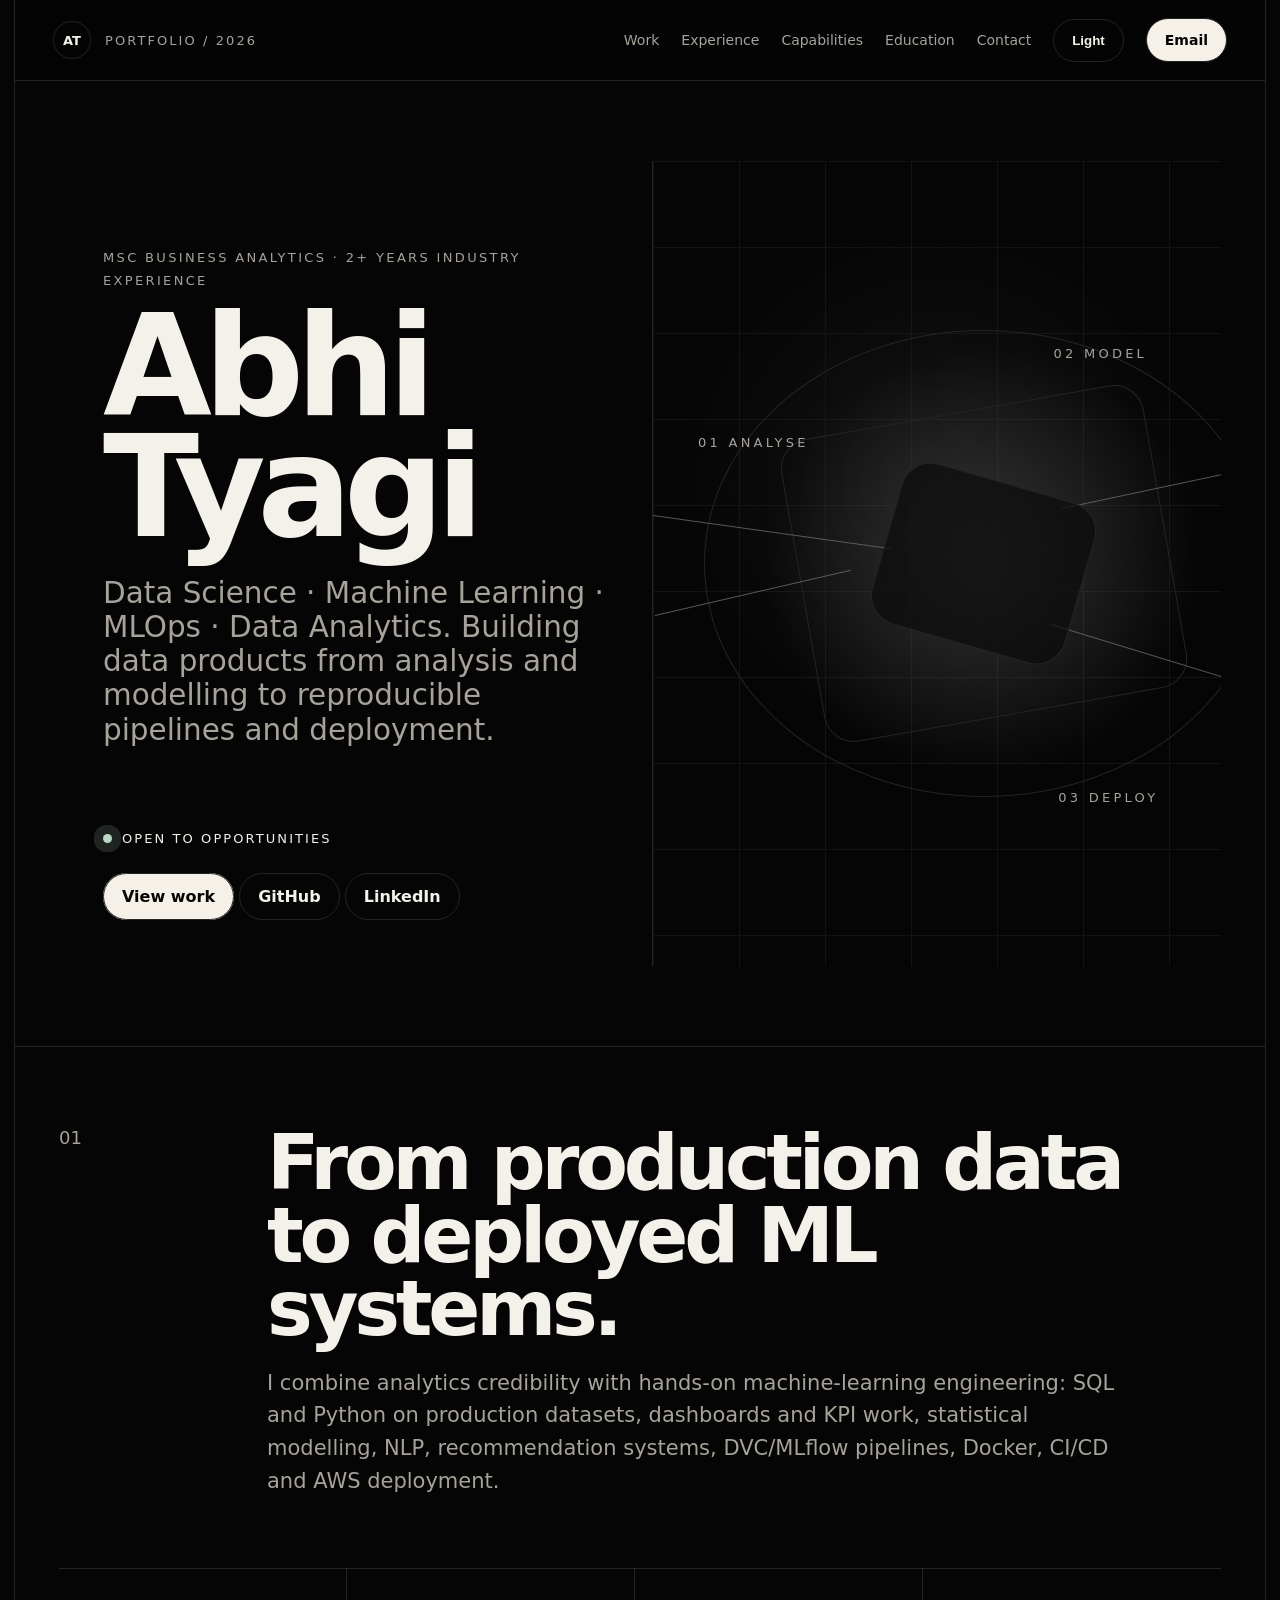
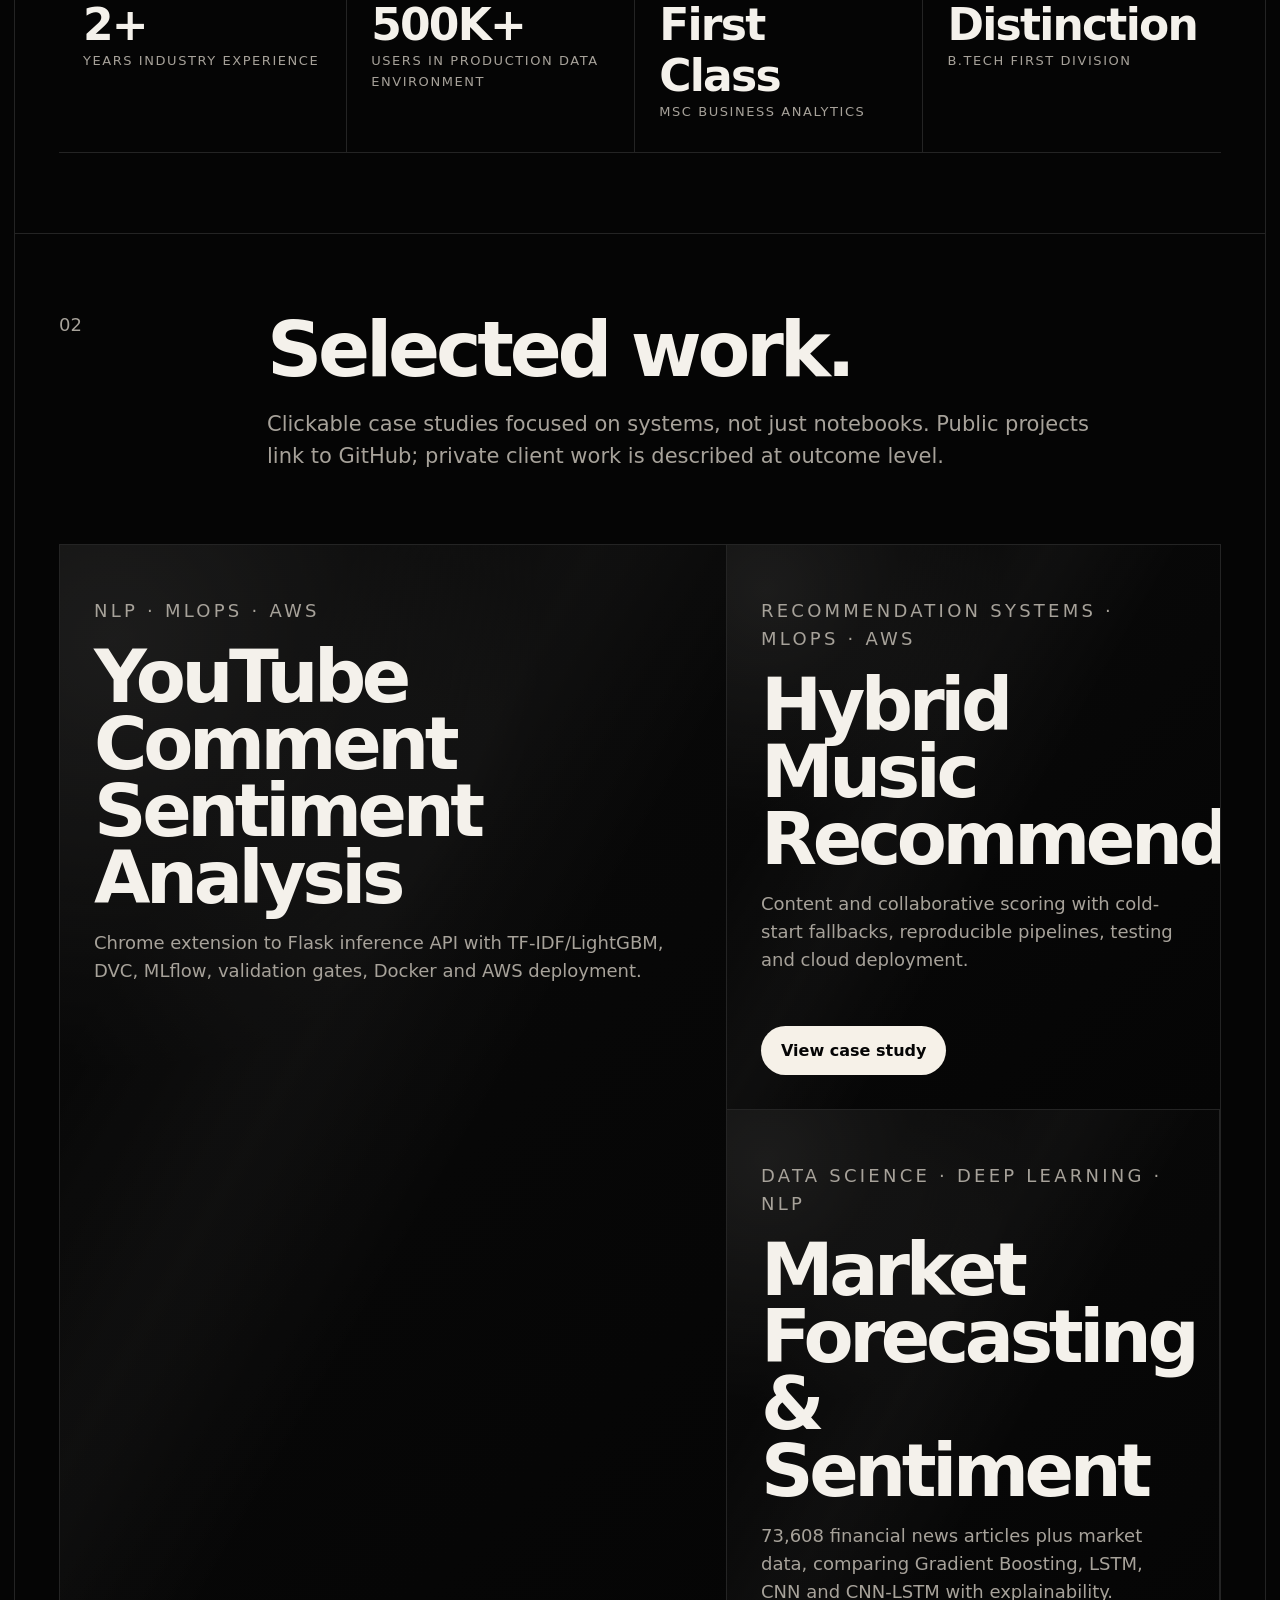
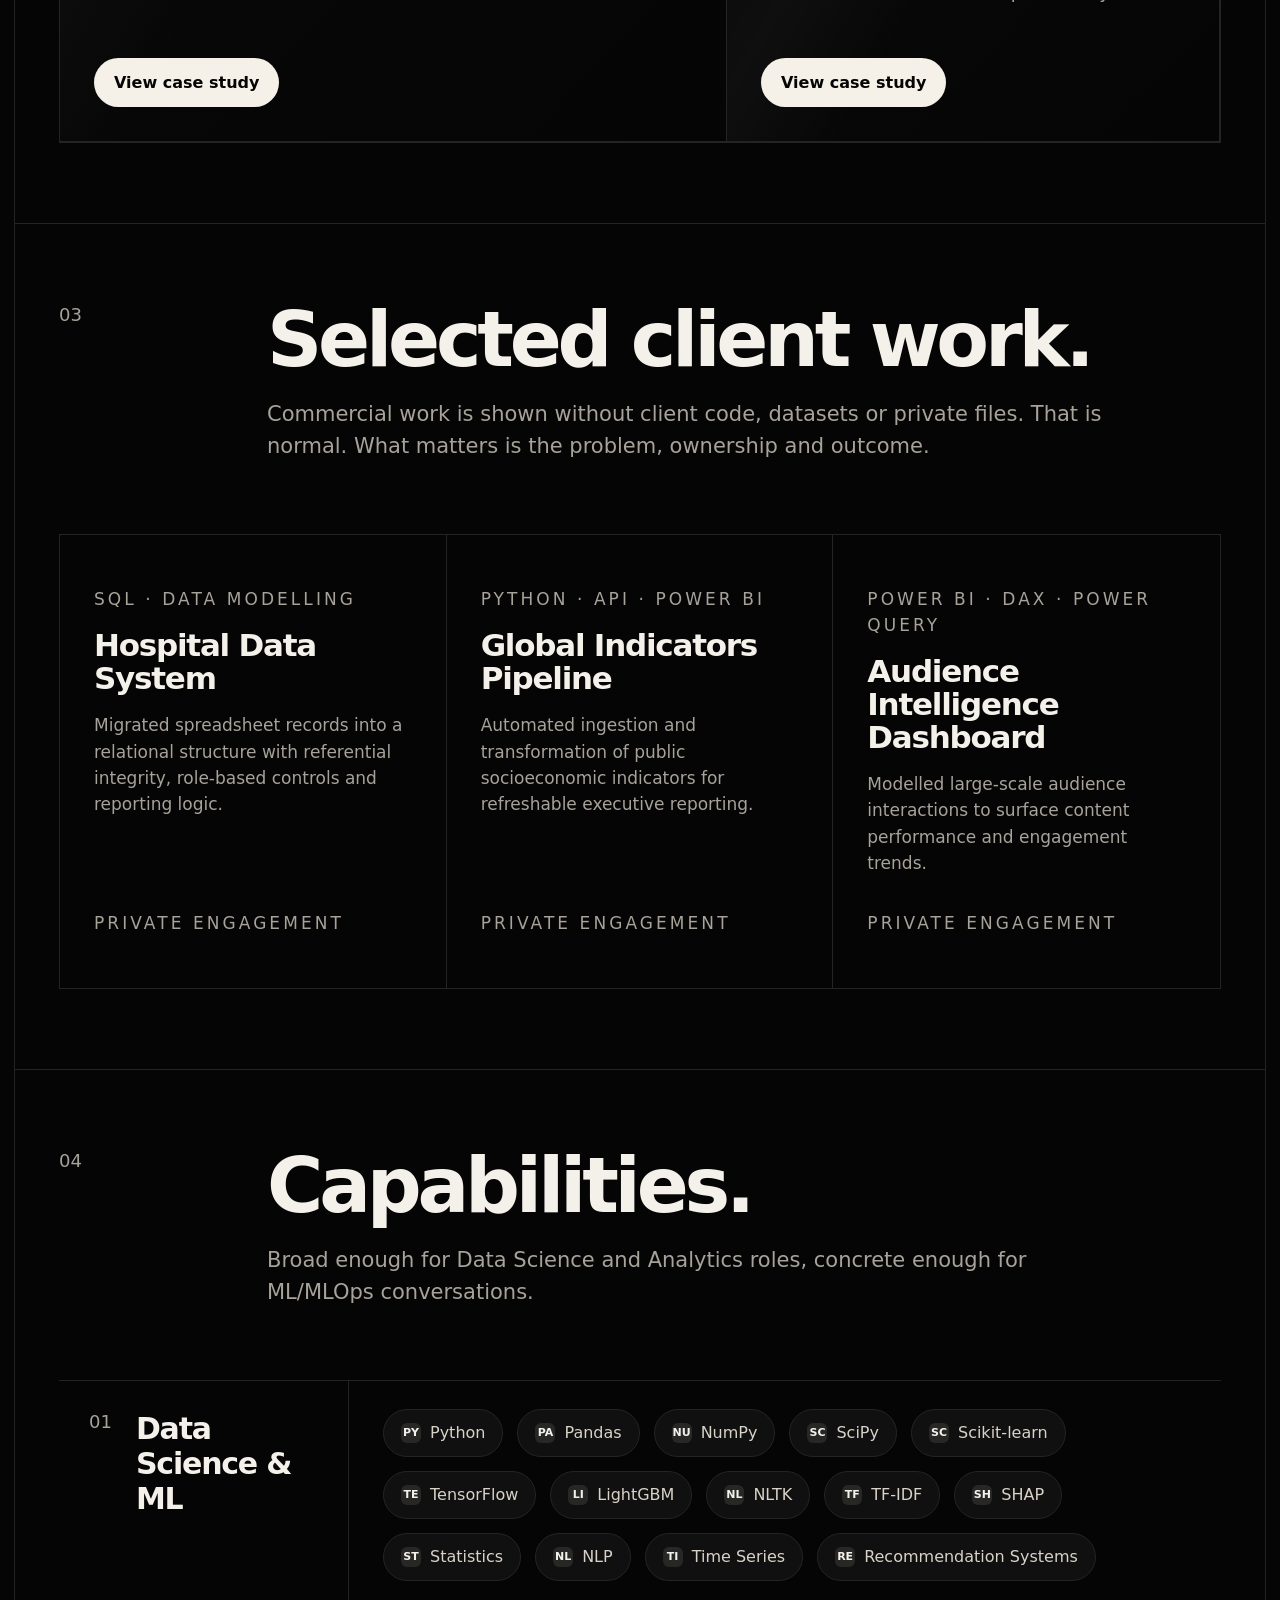
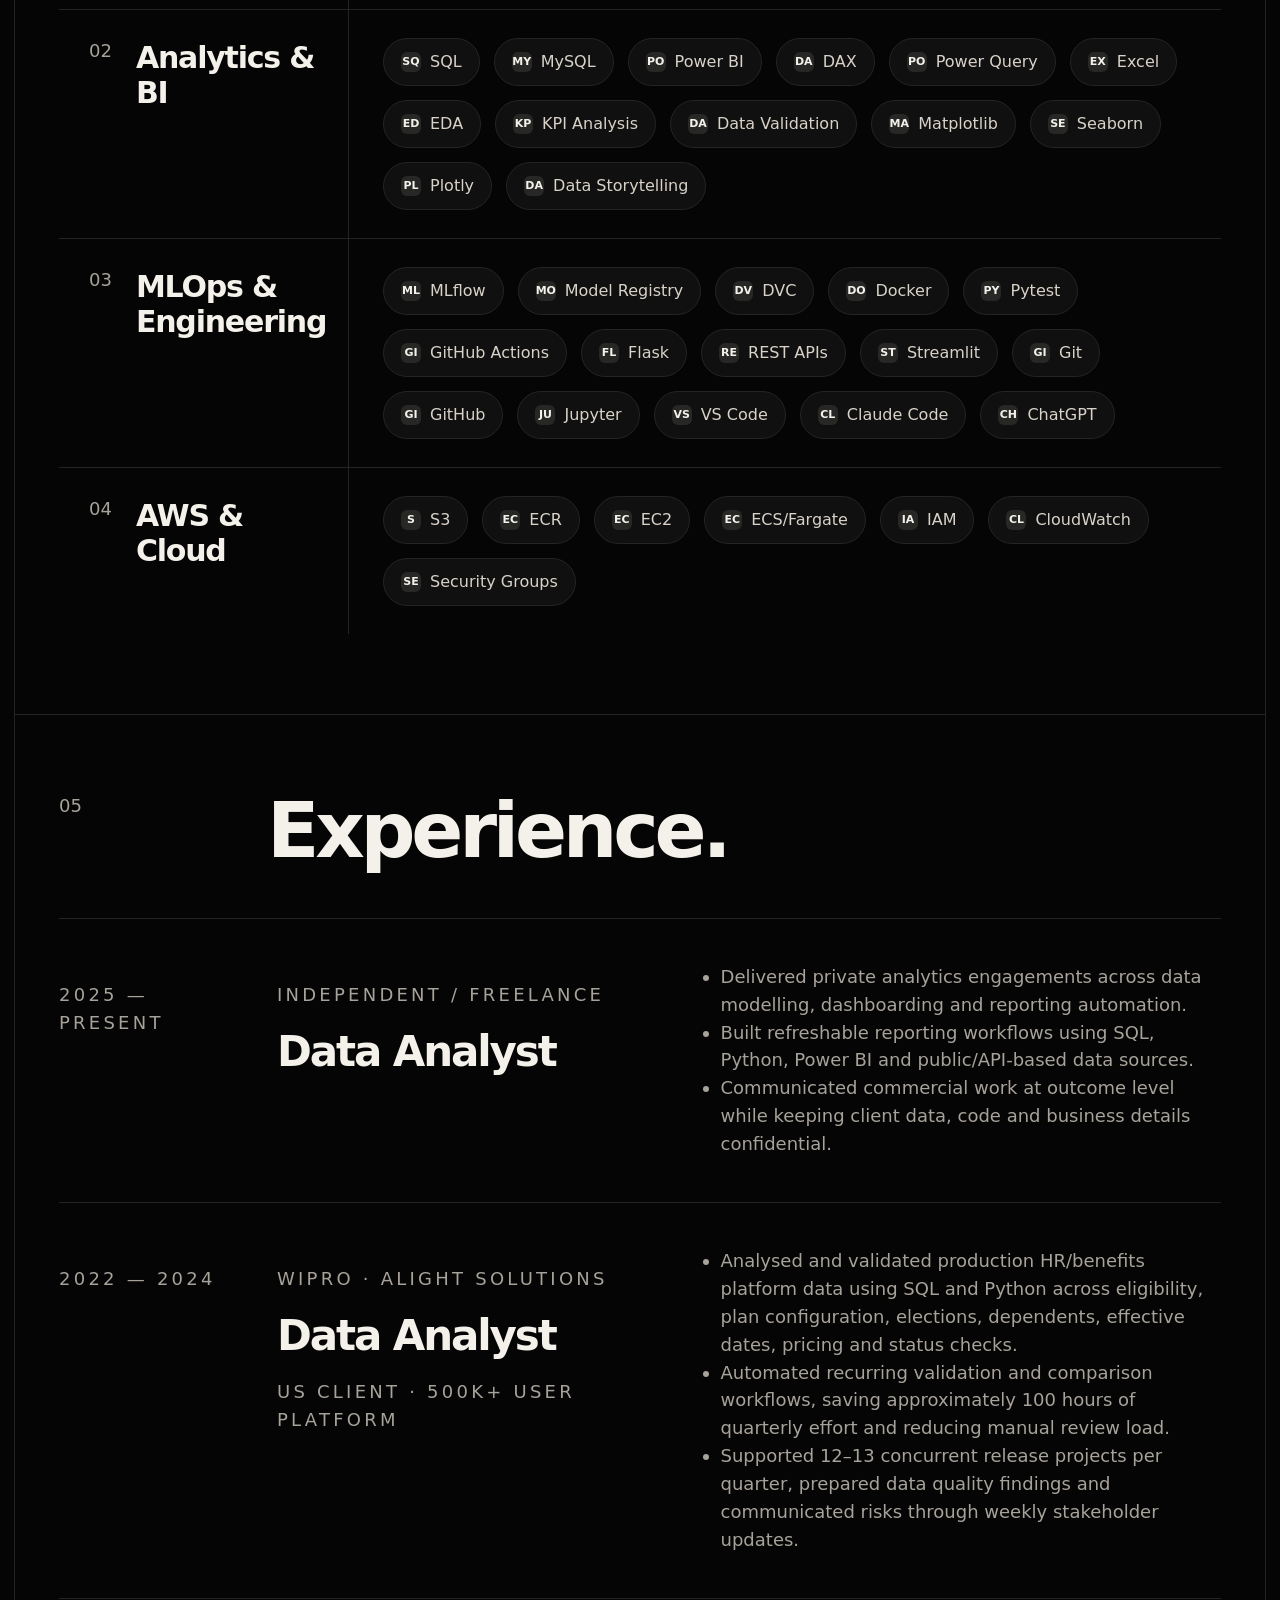
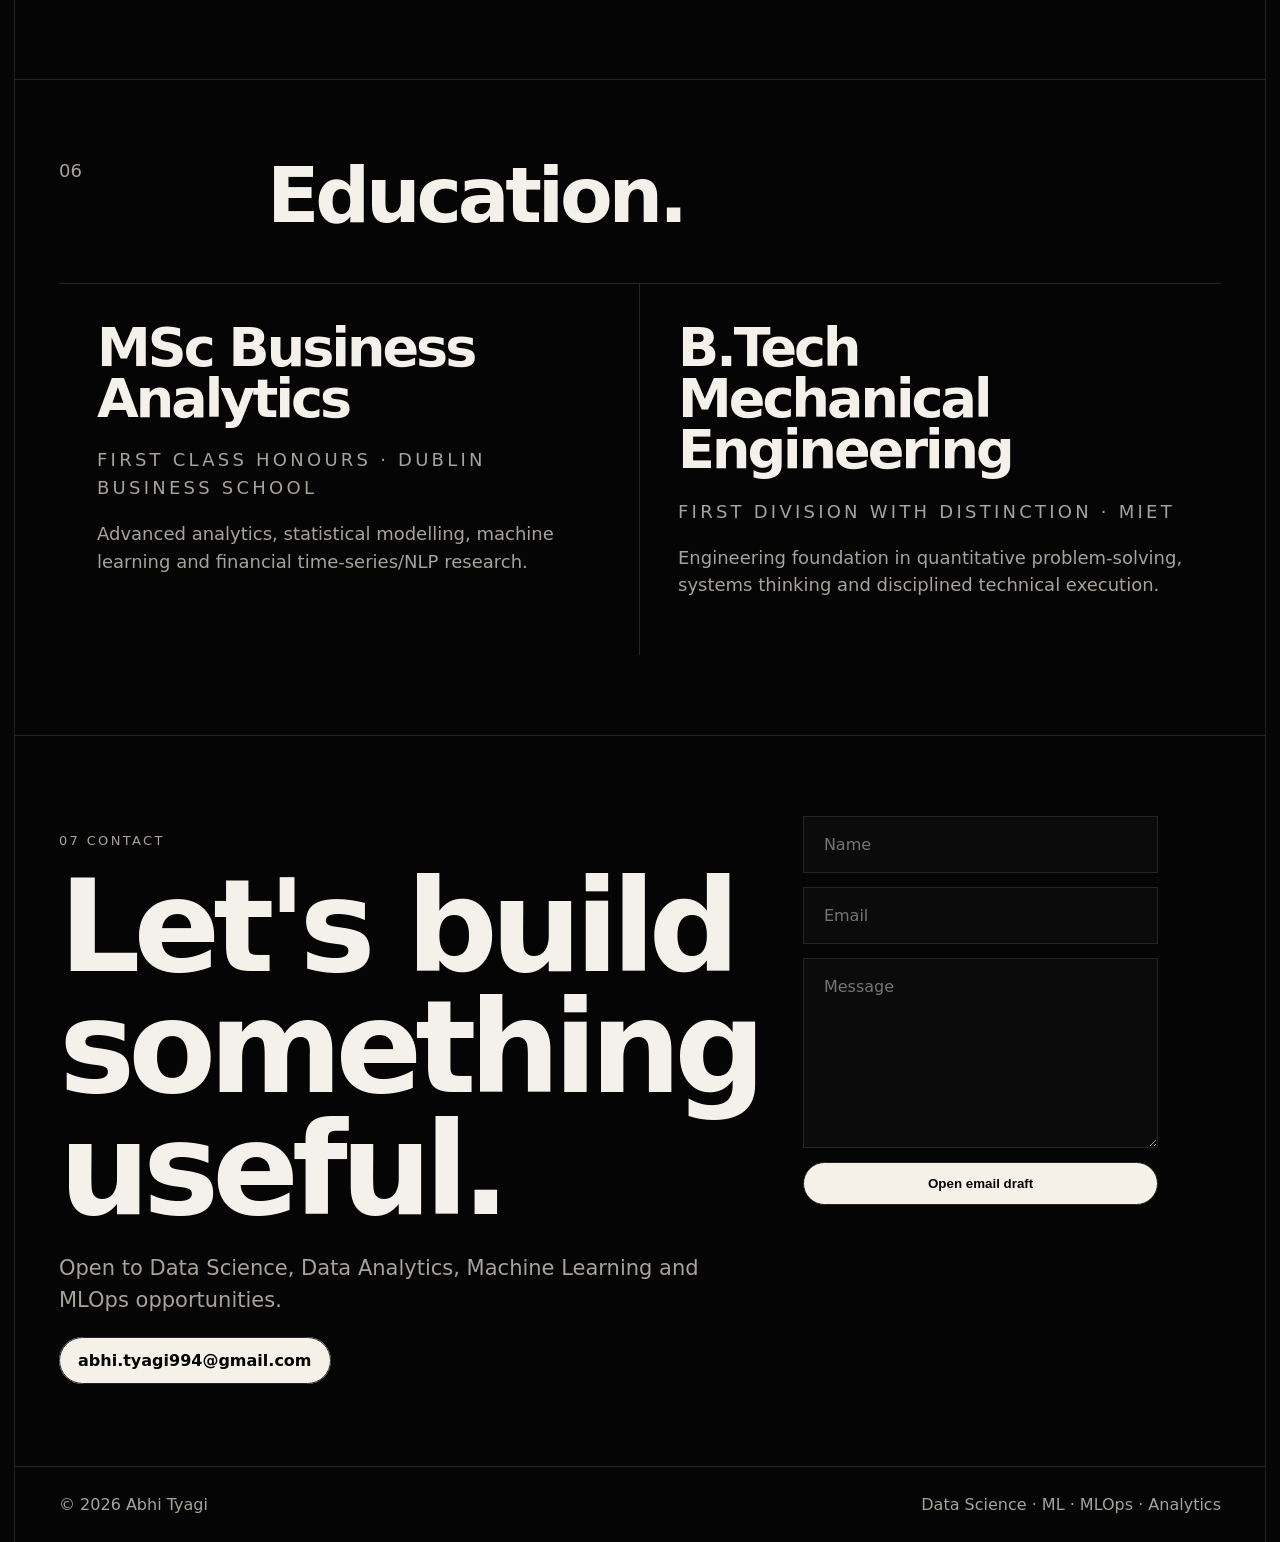
==== index.html @ 9594691a "Publish portfolio homepage" ====
<!doctype html>
<html lang="en">
<head>
  <meta charset="utf-8" />
  <meta name="viewport" content="width=device-width, initial-scale=1" />
  <meta name="description" content="Abhi Tyagi portfolio: Data Science, Machine Learning, MLOps and Data Analytics." />
  <title>Abhi Tyagi | Data Science, ML, MLOps & Analytics</title>
  <style>
    :root{--bg:#050505;--panel:#0b0b0b;--text:#f4f1eb;--muted:#a7a29a;--soft:#706b65;--line:#242424;--chip:#101010;--chipText:#d8d2c8;--accent:#f6f1e8;--shadow:rgba(255,255,255,.06)}
    [data-theme="light"]{--bg:#f4f2ec;--panel:#ebe8df;--text:#121212;--muted:#55524e;--soft:#746e67;--line:#d1ccc2;--chip:#fffaf0;--chipText:#211f1b;--accent:#111;--shadow:rgba(0,0,0,.08)}
    *{box-sizing:border-box}html{scroll-behavior:smooth}body{margin:0;background:var(--bg);color:var(--text);font-family:Inter,ui-sans-serif,system-ui,-apple-system,Segoe UI,sans-serif}a{color:inherit;text-decoration:none}.page{width:min(1480px,calc(100% - 28px));margin:auto;border-left:1px solid var(--line);border-right:1px solid var(--line)}
    header{position:sticky;top:0;z-index:10;display:flex;align-items:center;justify-content:space-between;gap:24px;padding:18px 38px;border-bottom:1px solid var(--line);background:color-mix(in srgb,var(--bg) 86%,transparent);backdrop-filter:blur(18px)}.brand{display:flex;align-items:center;gap:14px;color:var(--muted);letter-spacing:.16em;text-transform:uppercase;font-size:13px}.mark{width:38px;height:38px;display:grid;place-items:center;border:1px solid var(--line);border-radius:50%;color:var(--text);letter-spacing:0;font-weight:700}nav{display:flex;align-items:center;gap:22px;color:var(--muted);font-size:14px}nav a:hover{color:var(--text)}.btn,button.btn{border:1px solid var(--line);border-radius:999px;padding:13px 18px;background:var(--accent);color:var(--bg);font-weight:700;cursor:pointer}.ghost{background:transparent!important;color:var(--text)!important}
    .hero{display:grid;grid-template-columns:1.02fr .98fr;min-height:780px;border-bottom:1px solid var(--line)}.hero-copy{padding:72px 44px 44px;display:flex;flex-direction:column;justify-content:space-between;gap:42px}.eyebrow{color:var(--muted);letter-spacing:.18em;text-transform:uppercase;font-size:13px;line-height:1.8}h1{margin:0;font-size:clamp(82px,11vw,178px);line-height:.86;letter-spacing:-.06em;max-width:900px}.subtitle{max-width:820px;color:var(--muted);font-size:clamp(22px,2.3vw,42px);line-height:1.16;margin-top:28px}.status{display:inline-flex;align-items:center;gap:10px;color:var(--text);letter-spacing:.16em;text-transform:uppercase;font-size:13px}.dot{width:9px;height:9px;border-radius:50%;background:#b8d8c3;box-shadow:0 0 0 9px color-mix(in srgb,#b8d8c3 15%,transparent)}
    .hero-art{min-height:620px;border-left:1px solid var(--line);position:relative;overflow:hidden;background:radial-gradient(circle at 50% 40%,var(--shadow),transparent 48%)}.grid{position:absolute;inset:0;background-image:linear-gradient(var(--line) 1px,transparent 1px),linear-gradient(90deg,var(--line) 1px,transparent 1px);background-size:86px 86px;opacity:.45}.machine{position:absolute;inset:9%;display:grid;place-items:center}.node-core{width:min(70vw,560px);aspect-ratio:1.2;border:1px solid var(--line);border-radius:50%;position:relative;background:radial-gradient(circle,color-mix(in srgb,var(--text) 16%,transparent),transparent 60%)}.node-core:before,.node-core:after{content:"";position:absolute;inset:17%;border:1px solid var(--line);border-radius:30px;transform:rotate(-10deg)}.node-core:after{inset:32%;transform:rotate(16deg);background:color-mix(in srgb,var(--panel) 70%,transparent)}.wire{position:absolute;height:1px;background:var(--soft);transform-origin:left;opacity:.8}.w1{width:52%;left:-18%;top:38%;transform:rotate(8deg)}.w2{width:48%;left:64%;top:38%;transform:rotate(-12deg)}.w3{width:44%;left:62%;top:63%;transform:rotate(17deg)}.w4{width:36%;left:-9%;top:61%;transform:rotate(-13deg)}.label{position:absolute;color:var(--muted);letter-spacing:.25em;font-size:13px;text-transform:uppercase}.l1{left:8%;top:34%}.l2{right:13%;top:23%}.l3{right:11%;bottom:20%}
    section{padding:80px 44px;border-bottom:1px solid var(--line)}.section-head{display:grid;grid-template-columns:170px 1fr;gap:38px;margin-bottom:50px}.num{color:var(--muted);font-size:18px}h2{margin:0;font-size:clamp(44px,6vw,100px);line-height:.95;letter-spacing:-.055em}.lead{color:var(--muted);font-size:21px;line-height:1.55;max-width:850px}.stats{display:grid;grid-template-columns:repeat(4,1fr);border-top:1px solid var(--line);border-bottom:1px solid var(--line)}.stat{padding:30px 24px;border-right:1px solid var(--line);min-height:125px}.stat:last-child{border-right:0}.stat strong{display:block;font-size:44px;letter-spacing:-.04em;color:var(--text)}.stat span{color:var(--muted);letter-spacing:.12em;text-transform:uppercase;font-size:13px;line-height:1.45}
    .work-grid{display:grid;grid-template-columns:1.15fr .85fr;border:1px solid var(--line)}.project{min-height:430px;padding:34px;border-right:1px solid var(--line);border-bottom:1px solid var(--line);position:relative;overflow:hidden;cursor:pointer;background:linear-gradient(135deg,color-mix(in srgb,var(--panel) 85%,transparent),var(--bg))}.project:nth-child(even){border-right:0}.project.large{grid-row:span 2;min-height:700px}.project:before{content:"";position:absolute;inset:-20%;background:radial-gradient(circle at 20% 20%,color-mix(in srgb,var(--text) 18%,transparent),transparent 28%),linear-gradient(120deg,transparent 30%,color-mix(in srgb,var(--text) 8%,transparent),transparent 55%);opacity:.45;transition:.35s}.project:hover:before{opacity:.7;transform:scale(1.04)}.project-content{position:relative;z-index:1;height:100%;display:flex;flex-direction:column;justify-content:space-between;gap:34px}.tag{color:var(--muted);letter-spacing:.18em;text-transform:uppercase;font-size:12px;line-height:1.8}.project h3{margin:0;font-size:clamp(44px,5.7vw,88px);line-height:.92;letter-spacing:-.06em;max-width:750px}.project p{color:var(--muted);font-size:18px;line-height:1.55;max-width:680px}.case{width:max-content;display:inline-flex;align-items:center;gap:10px;background:var(--accent);color:var(--bg);padding:15px 20px;border-radius:999px;font-weight:800}
    .client-work{display:grid;grid-template-columns:repeat(3,1fr);border:1px solid var(--line)}.client-card{padding:34px;min-height:310px;border-right:1px solid var(--line);display:flex;flex-direction:column;justify-content:space-between}.client-card:last-child{border-right:0}.client-card h3{margin:0 0 18px;font-size:31px;line-height:1.05;letter-spacing:-.04em}.client-card p{color:var(--muted);line-height:1.55;font-size:17px}
    .cap-row{display:grid;grid-template-columns:290px 1fr;border-top:1px solid var(--line)}.cap-title{padding:30px;border-right:1px solid var(--line);display:flex;gap:24px;align-items:flex-start}.cap-title h3{margin:0;font-size:30px;letter-spacing:-.04em}.cap-items{padding:28px 34px;display:flex;flex-wrap:wrap;gap:14px}.pill{display:inline-flex;align-items:center;gap:9px;padding:13px 17px;border:1px solid var(--line);border-radius:999px;color:var(--chipText);background:var(--chip);font-size:16px}.logo{width:20px;height:20px;display:grid;place-items:center;border-radius:6px;background:color-mix(in srgb,var(--text) 10%,transparent);color:var(--text);font-size:11px;font-weight:900}
    .timeline,.edu-grid{border-top:1px solid var(--line)}.time-row{display:grid;grid-template-columns:180px 1fr 1.35fr;gap:38px;padding:44px 0;border-bottom:1px solid var(--line)}.time-row h3{margin:8px 0;font-size:42px;letter-spacing:-.05em}.time-row p,.time-row li{color:var(--muted);font-size:18px;line-height:1.55}.time-row ul{margin:0;padding-left:20px}.edu-grid{display:grid;grid-template-columns:1fr 1fr}.edu{padding:38px;border-right:1px solid var(--line);min-height:330px}.edu:last-child{border-right:0}.edu h3{font-size:54px;line-height:.95;margin:0 0 22px;letter-spacing:-.055em}.edu p{color:var(--muted);font-size:18px;line-height:1.55}
    .contact{display:grid;grid-template-columns:1fr .85fr;gap:44px}.contact h2{font-size:clamp(72px,10vw,160px)}form{display:grid;gap:14px;align-content:start}input,textarea{width:100%;padding:18px 20px;border:1px solid var(--line);background:var(--panel);color:var(--text);font:inherit;border-radius:0}textarea{min-height:190px;resize:vertical}footer{padding:28px 44px;color:var(--muted);display:flex;justify-content:space-between;gap:24px;flex-wrap:wrap}
    dialog{width:min(820px,calc(100% - 24px));background:var(--bg);color:var(--text);border:1px solid var(--line);padding:0}dialog::backdrop{background:rgba(0,0,0,.72);backdrop-filter:blur(6px)}.modal{padding:34px}.modal h3{font-size:52px;letter-spacing:-.05em;margin:0 0 18px}.modal p,.modal li{color:var(--muted);font-size:18px;line-height:1.55}.modal-top{display:flex;justify-content:space-between;gap:20px}.close{background:transparent;color:var(--text);border:1px solid var(--line);border-radius:999px;padding:8px 12px;cursor:pointer}
    @media(max-width:900px){header{padding:15px 18px}nav a:not(.btn){display:none}.hero,.contact{grid-template-columns:1fr}.hero-art{border-left:0;border-top:1px solid var(--line)}section{padding:58px 22px}.section-head,.time-row,.cap-row{grid-template-columns:1fr}.work-grid,.client-work,.stats,.edu-grid{grid-template-columns:1fr}.project,.project:nth-child(even),.client-card,.stat,.edu{border-right:0}.project.large{min-height:520px}.page{width:100%;border:0}h1{font-size:86px}.hero-copy{padding:50px 22px}.time-row{gap:14px}.cap-title{border-right:0;border-bottom:1px solid var(--line)}}
  </style>
</head>
<body data-theme="dark">
  <div class="page">
    <header><a class="brand" href="#top"><span class="mark">AT</span><span>Portfolio / 2026</span></a><nav><a href="#work">Work</a><a href="#experience">Experience</a><a href="#capabilities">Capabilities</a><a href="#education">Education</a><a href="#contact">Contact</a><button class="btn ghost" id="themeBtn" type="button">Light</button><a class="btn" href="mailto:abhi.tyagi994@gmail.com">Email</a></nav></header>
    <main id="top">
      <section class="hero"><div class="hero-copy"><div><p class="eyebrow">MSc Business Analytics · 2+ years industry experience</p><h1>Abhi<br>Tyagi</h1><p class="subtitle">Data Science · Machine Learning · MLOps · Data Analytics. Building data products from analysis and modelling to reproducible pipelines and deployment.</p></div><div><p class="status"><span class="dot"></span>Open to opportunities</p><p style="margin-top:28px"><a class="btn" href="#work">View work</a> <a class="btn ghost" href="https://github.com/abhityagi994-prog" target="_blank" rel="noreferrer">GitHub</a> <a class="btn ghost" href="https://www.linkedin.com/in/tyagi-abhi994/" target="_blank" rel="noreferrer">LinkedIn</a></p></div></div><div class="hero-art" aria-label="abstract data to deployment system visual"><div class="grid"></div><div class="machine"><div class="node-core"><span class="wire w1"></span><span class="wire w2"></span><span class="wire w3"></span><span class="wire w4"></span></div></div><span class="label l1">01 Analyse</span><span class="label l2">02 Model</span><span class="label l3">03 Deploy</span></div></section>
      <section id="about"><div class="section-head"><span class="num">01</span><div><h2>From production data to deployed ML systems.</h2><p class="lead">I combine analytics credibility with hands-on machine-learning engineering: SQL and Python on production datasets, dashboards and KPI work, statistical modelling, NLP, recommendation systems, DVC/MLflow pipelines, Docker, CI/CD and AWS deployment.</p></div></div><div class="stats"><div class="stat"><strong>2+</strong><span>years industry experience</span></div><div class="stat"><strong>500K+</strong><span>users in production data environment</span></div><div class="stat"><strong>First Class</strong><span>MSc Business Analytics</span></div><div class="stat"><strong>Distinction</strong><span>B.Tech first division</span></div></div></section>
      <section id="work"><div class="section-head"><span class="num">02</span><div><h2>Selected work.</h2><p class="lead">Clickable case studies focused on systems, not just notebooks. Public projects link to GitHub; private client work is described at outcome level.</p></div></div><div class="work-grid"><article class="project large" data-project="youtube"><div class="project-content"><div><p class="tag">NLP · MLOps · AWS</p><h3>YouTube Comment Sentiment Analysis</h3><p>Chrome extension to Flask inference API with TF-IDF/LightGBM, DVC, MLflow, validation gates, Docker and AWS deployment.</p></div><span class="case">View case study</span></div></article><article class="project" data-project="music"><div class="project-content"><div><p class="tag">Recommendation Systems · MLOps · AWS</p><h3>Hybrid Music Recommender</h3><p>Content and collaborative scoring with cold-start fallbacks, reproducible pipelines, testing and cloud deployment.</p></div><span class="case">View case study</span></div></article><article class="project" data-project="market"><div class="project-content"><div><p class="tag">Data Science · Deep Learning · NLP</p><h3>Market Forecasting & Sentiment</h3><p>73,608 financial news articles plus market data, comparing Gradient Boosting, LSTM, CNN and CNN-LSTM with explainability.</p></div><span class="case">View case study</span></div></article></div></section>
      <section><div class="section-head"><span class="num">03</span><div><h2>Selected client work.</h2><p class="lead">Commercial work is shown without client code, datasets or private files. That is normal. What matters is the problem, ownership and outcome.</p></div></div><div class="client-work"><article class="client-card"><div><p class="tag">SQL · Data Modelling</p><h3>Hospital Data System</h3><p>Migrated spreadsheet records into a relational structure with referential integrity, role-based controls and reporting logic.</p></div><p class="tag">Private engagement</p></article><article class="client-card"><div><p class="tag">Python · API · Power BI</p><h3>Global Indicators Pipeline</h3><p>Automated ingestion and transformation of public socioeconomic indicators for refreshable executive reporting.</p></div><p class="tag">Private engagement</p></article><article class="client-card"><div><p class="tag">Power BI · DAX · Power Query</p><h3>Audience Intelligence Dashboard</h3><p>Modelled large-scale audience interactions to surface content performance and engagement trends.</p></div><p class="tag">Private engagement</p></article></div></section>
      <section id="capabilities"><div class="section-head"><span class="num">04</span><div><h2>Capabilities.</h2><p class="lead">Broad enough for Data Science and Analytics roles, concrete enough for ML/MLOps conversations.</p></div></div><div id="caps"></div></section>
      <section id="experience"><div class="section-head"><span class="num">05</span><div><h2>Experience.</h2></div></div><div class="timeline"><div class="time-row"><p class="eyebrow">2025 — Present</p><div><p class="eyebrow">Independent / Freelance</p><h3>Data Analyst</h3></div><div><ul><li>Delivered private analytics engagements across data modelling, dashboarding and reporting automation.</li><li>Built refreshable reporting workflows using SQL, Python, Power BI and public/API-based data sources.</li><li>Communicated commercial work at outcome level while keeping client data, code and business details confidential.</li></ul></div></div><div class="time-row"><p class="eyebrow">2022 — 2024</p><div><p class="eyebrow">Wipro · Alight Solutions</p><h3>Data Analyst</h3><p class="eyebrow">US client · 500K+ user platform</p></div><div><ul><li>Analysed and validated production HR/benefits platform data using SQL and Python across eligibility, plan configuration, elections, dependents, effective dates, pricing and status checks.</li><li>Automated recurring validation and comparison workflows, saving approximately 100 hours of quarterly effort and reducing manual review load.</li><li>Supported 12–13 concurrent release projects per quarter, prepared data quality findings and communicated risks through weekly stakeholder updates.</li></ul></div></div></div></section>
      <section id="education"><div class="section-head"><span class="num">06</span><div><h2>Education.</h2></div></div><div class="edu-grid"><article class="edu"><h3>MSc Business Analytics</h3><p class="eyebrow">First Class Honours · Dublin Business School</p><p>Advanced analytics, statistical modelling, machine learning and financial time-series/NLP research.</p></article><article class="edu"><h3>B.Tech Mechanical Engineering</h3><p class="eyebrow">First Division with Distinction · MIET</p><p>Engineering foundation in quantitative problem-solving, systems thinking and disciplined technical execution.</p></article></div></section>
      <section id="contact"><div class="contact"><div><p class="eyebrow">07 Contact</p><h2>Let's build something useful.</h2><p class="lead">Open to Data Science, Data Analytics, Machine Learning and MLOps opportunities.</p><p style="margin-top:34px"><a class="btn" href="mailto:abhi.tyagi994@gmail.com">abhi.tyagi994@gmail.com</a></p></div><form id="contactForm"><input name="name" placeholder="Name" required><input name="email" type="email" placeholder="Email" required><textarea name="message" placeholder="Message" required></textarea><button class="btn" type="submit">Open email draft</button></form></div></section>
    </main><footer><span>© 2026 Abhi Tyagi</span><span>Data Science · ML · MLOps · Analytics</span></footer>
  </div>
  <dialog id="caseDialog"><div class="modal"><div class="modal-top"><p class="tag" id="modalTag"></p><button class="close" onclick="caseDialog.close()">Close</button></div><h3 id="modalTitle"></h3><p id="modalText"></p><ul id="modalBullets"></ul><p><a class="btn" id="modalLink" target="_blank" rel="noreferrer">Open GitHub</a></p></div></dialog>
  <script>
    const caps={"Data Science & ML":["Python","Pandas","NumPy","SciPy","Scikit-learn","TensorFlow","LightGBM","NLTK","TF-IDF","SHAP","Statistics","NLP","Time Series","Recommendation Systems"],"Analytics & BI":["SQL","MySQL","Power BI","DAX","Power Query","Excel","EDA","KPI Analysis","Data Validation","Matplotlib","Seaborn","Plotly","Data Storytelling"],"MLOps & Engineering":["MLflow","Model Registry","DVC","Docker","Pytest","GitHub Actions","Flask","REST APIs","Streamlit","Git","GitHub","Jupyter","VS Code","Claude Code","ChatGPT"],"AWS & Cloud":["S3","ECR","EC2","ECS/Fargate","IAM","CloudWatch","Security Groups"]};const capRoot=document.getElementById('caps');let i=1;for(const[group,items]of Object.entries(caps)){const row=document.createElement('div');row.className='cap-row';row.innerHTML=`<div class="cap-title"><span class="num">${String(i++).padStart(2,'0')}</span><h3>${group}</h3></div><div class="cap-items">${items.map(x=>`<span class="pill"><span class="logo">${x.replace(/[^A-Za-z]/g,'').slice(0,2).toUpperCase()}</span>${x}</span>`).join('')}</div>`;capRoot.appendChild(row)}
    const data={youtube:{tag:'NLP · End-to-End MLOps · AWS',title:'YouTube Comment Sentiment Analysis',text:'A production-minded sentiment system connecting a browser extension to an inference API and a reproducible ML lifecycle.',bullets:['Three-class sentiment classification with TF-IDF and LightGBM.','DVC pipelines, MLflow tracking, model registry and validation gates.','Dockerized API with GitHub Actions and AWS deployment path.'],link:'https://github.com/abhityagi994-prog'},music:{tag:'Recommendation Systems · MLOps · AWS',title:'Hybrid Music Recommender',text:'A hybrid recommender combining content similarity and collaborative signals with fallback behaviour for sparse user history.',bullets:['Top-N recommendation flow with hybrid scoring.','Reproducible stages, testing and CI.','Cloud-oriented deployment using Docker and AWS services.'],link:'https://github.com/abhityagi994-prog'},market:{tag:'Data Science · Deep Learning · NLP',title:'Market Forecasting & Sentiment',text:'MSc research combining financial time-series with large-scale financial news sentiment for forecasting experiments.',bullets:['73,608 articles plus market data.','Compared Gradient Boosting, LSTM, CNN and CNN-LSTM.','Used SHAP to interpret model behaviour.'],link:'https://github.com/abhityagi994-prog'}};document.querySelectorAll('.project').forEach(card=>card.addEventListener('click',()=>{const p=data[card.dataset.project];modalTag.textContent=p.tag;modalTitle.textContent=p.title;modalText.textContent=p.text;modalBullets.innerHTML=p.bullets.map(b=>`<li>${b}</li>`).join('');modalLink.href=p.link;caseDialog.showModal()}));themeBtn.addEventListener('click',()=>{const light=document.body.dataset.theme==='light';document.body.dataset.theme=light?'dark':'light';themeBtn.textContent=light?'Light':'Dark'});contactForm.addEventListener('submit',e=>{e.preventDefault();const f=new FormData(e.currentTarget);const subject=encodeURIComponent(`Portfolio enquiry from ${f.get('name')}`);const body=encodeURIComponent(`${f.get('message')}\n\nFrom: ${f.get('name')} <${f.get('email')}>`);location.href=`mailto:abhi.tyagi994@gmail.com?subject=${subject}&body=${body}`});
  </script>
</body>
</html>
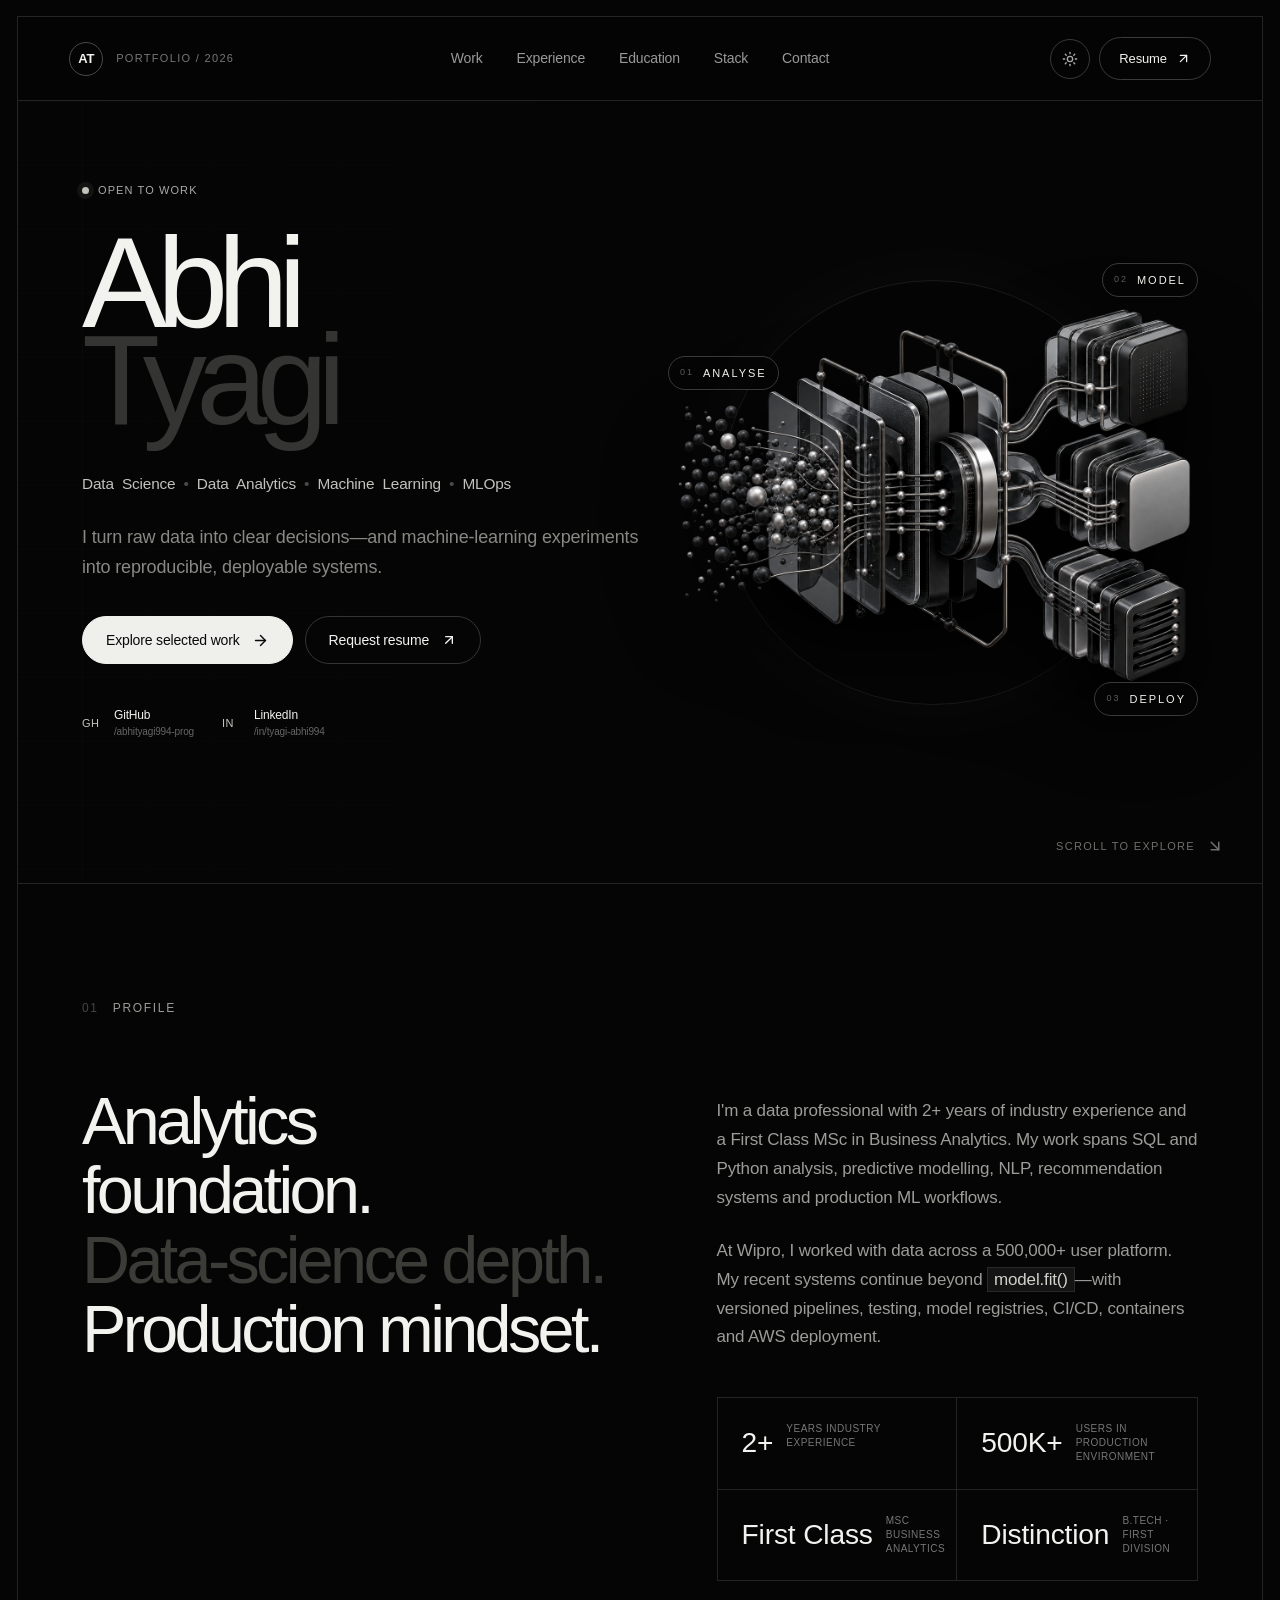
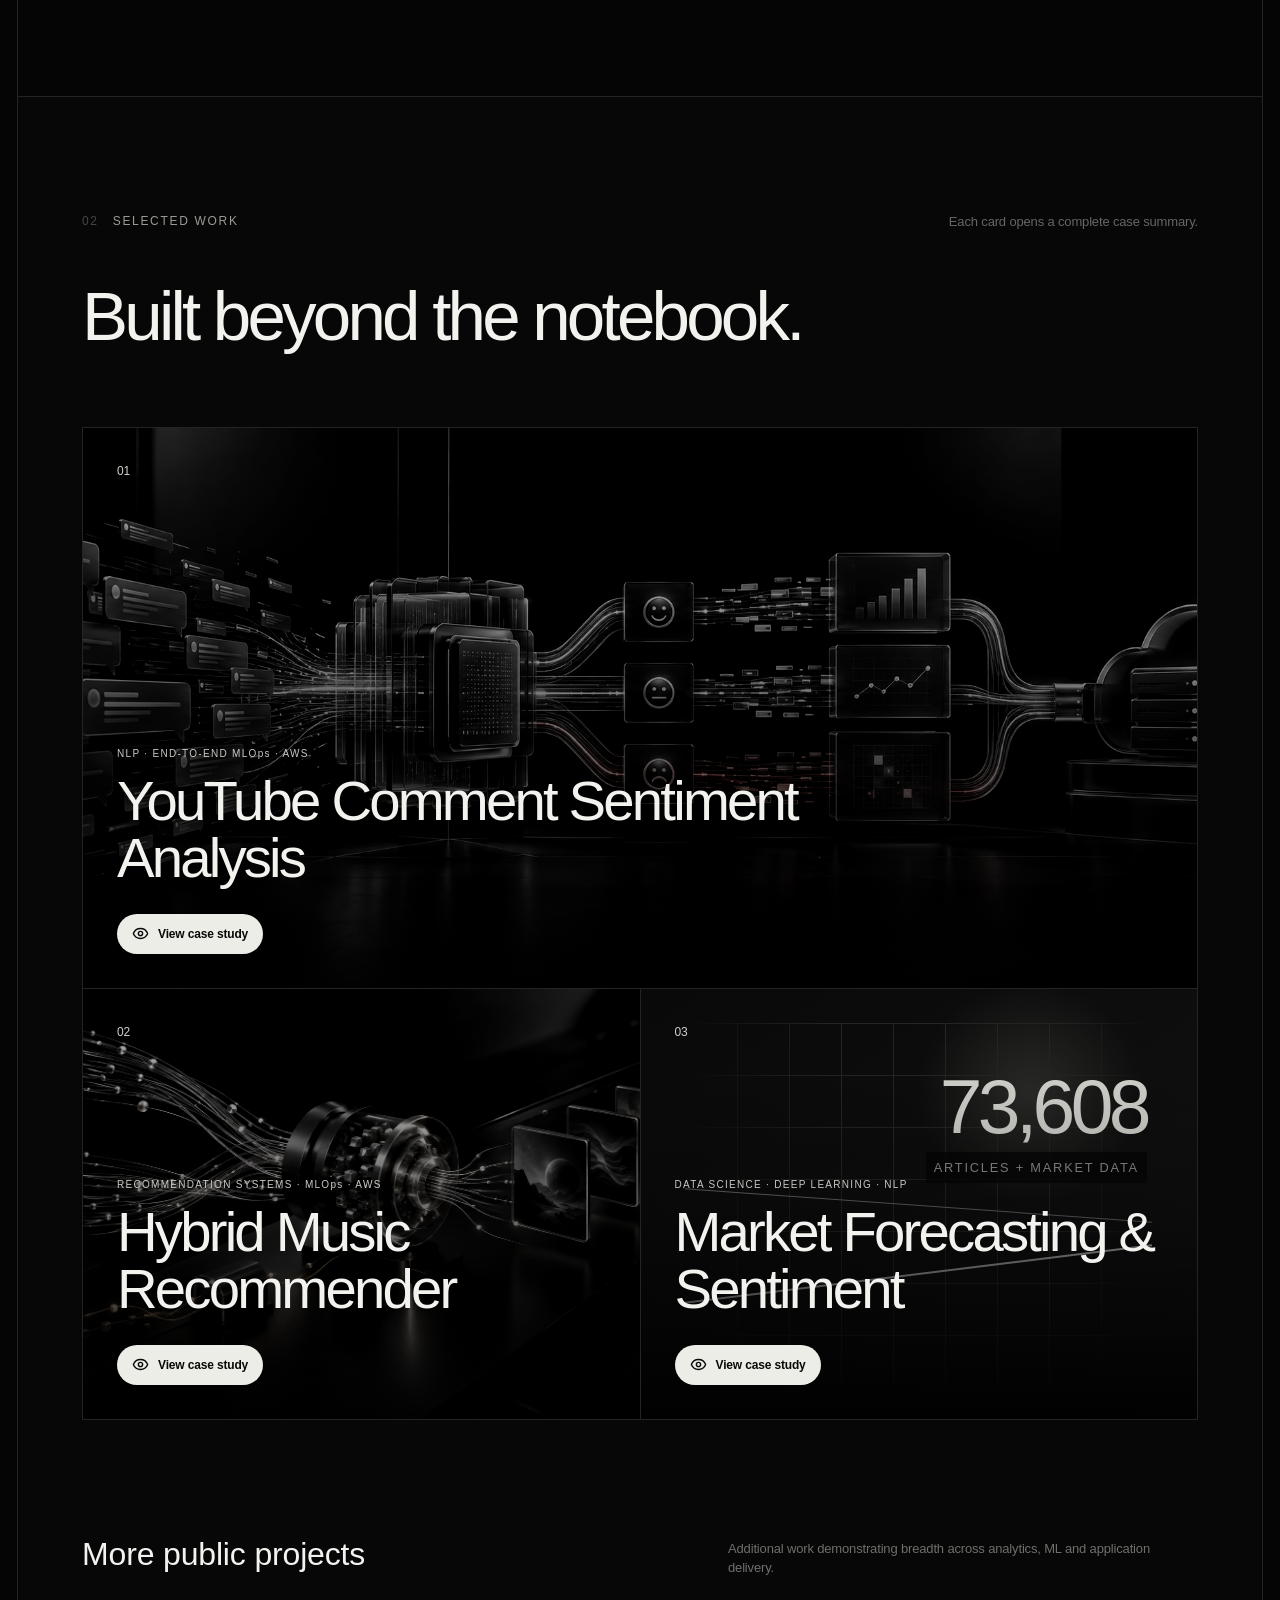
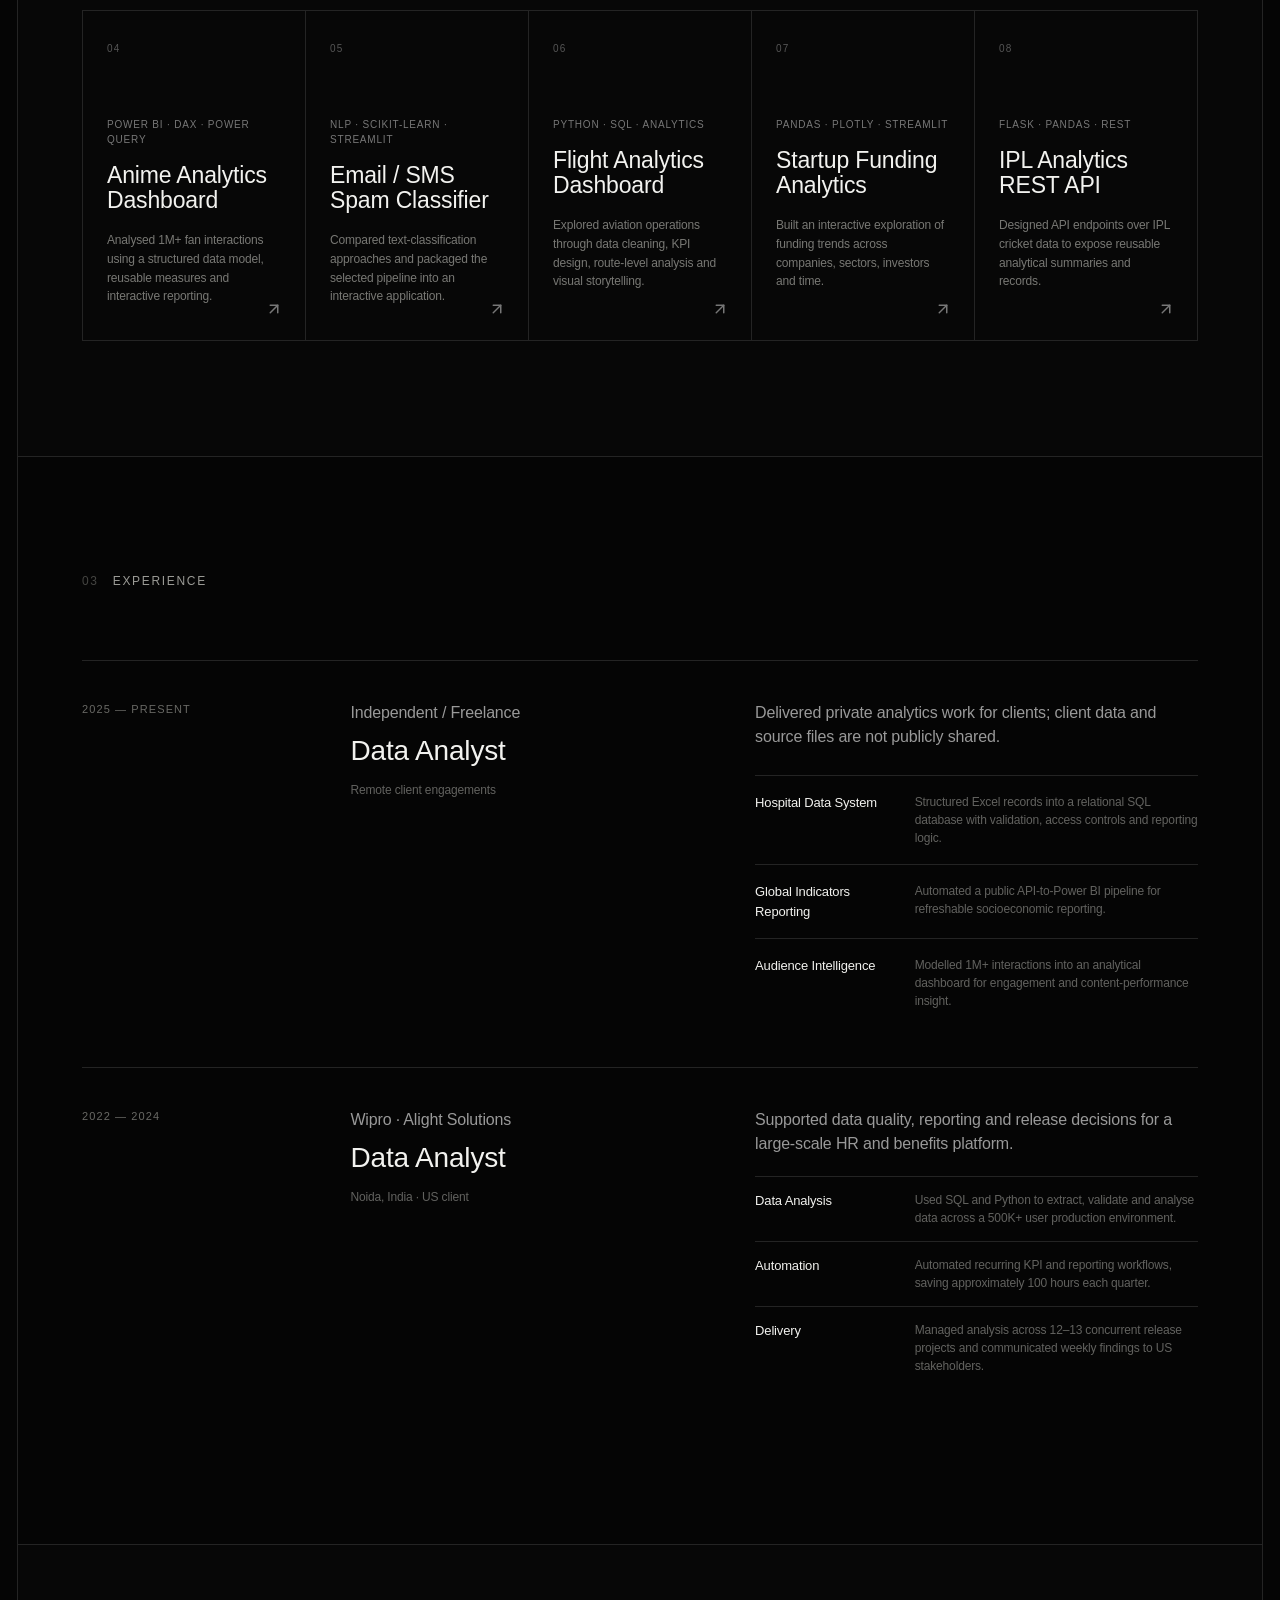
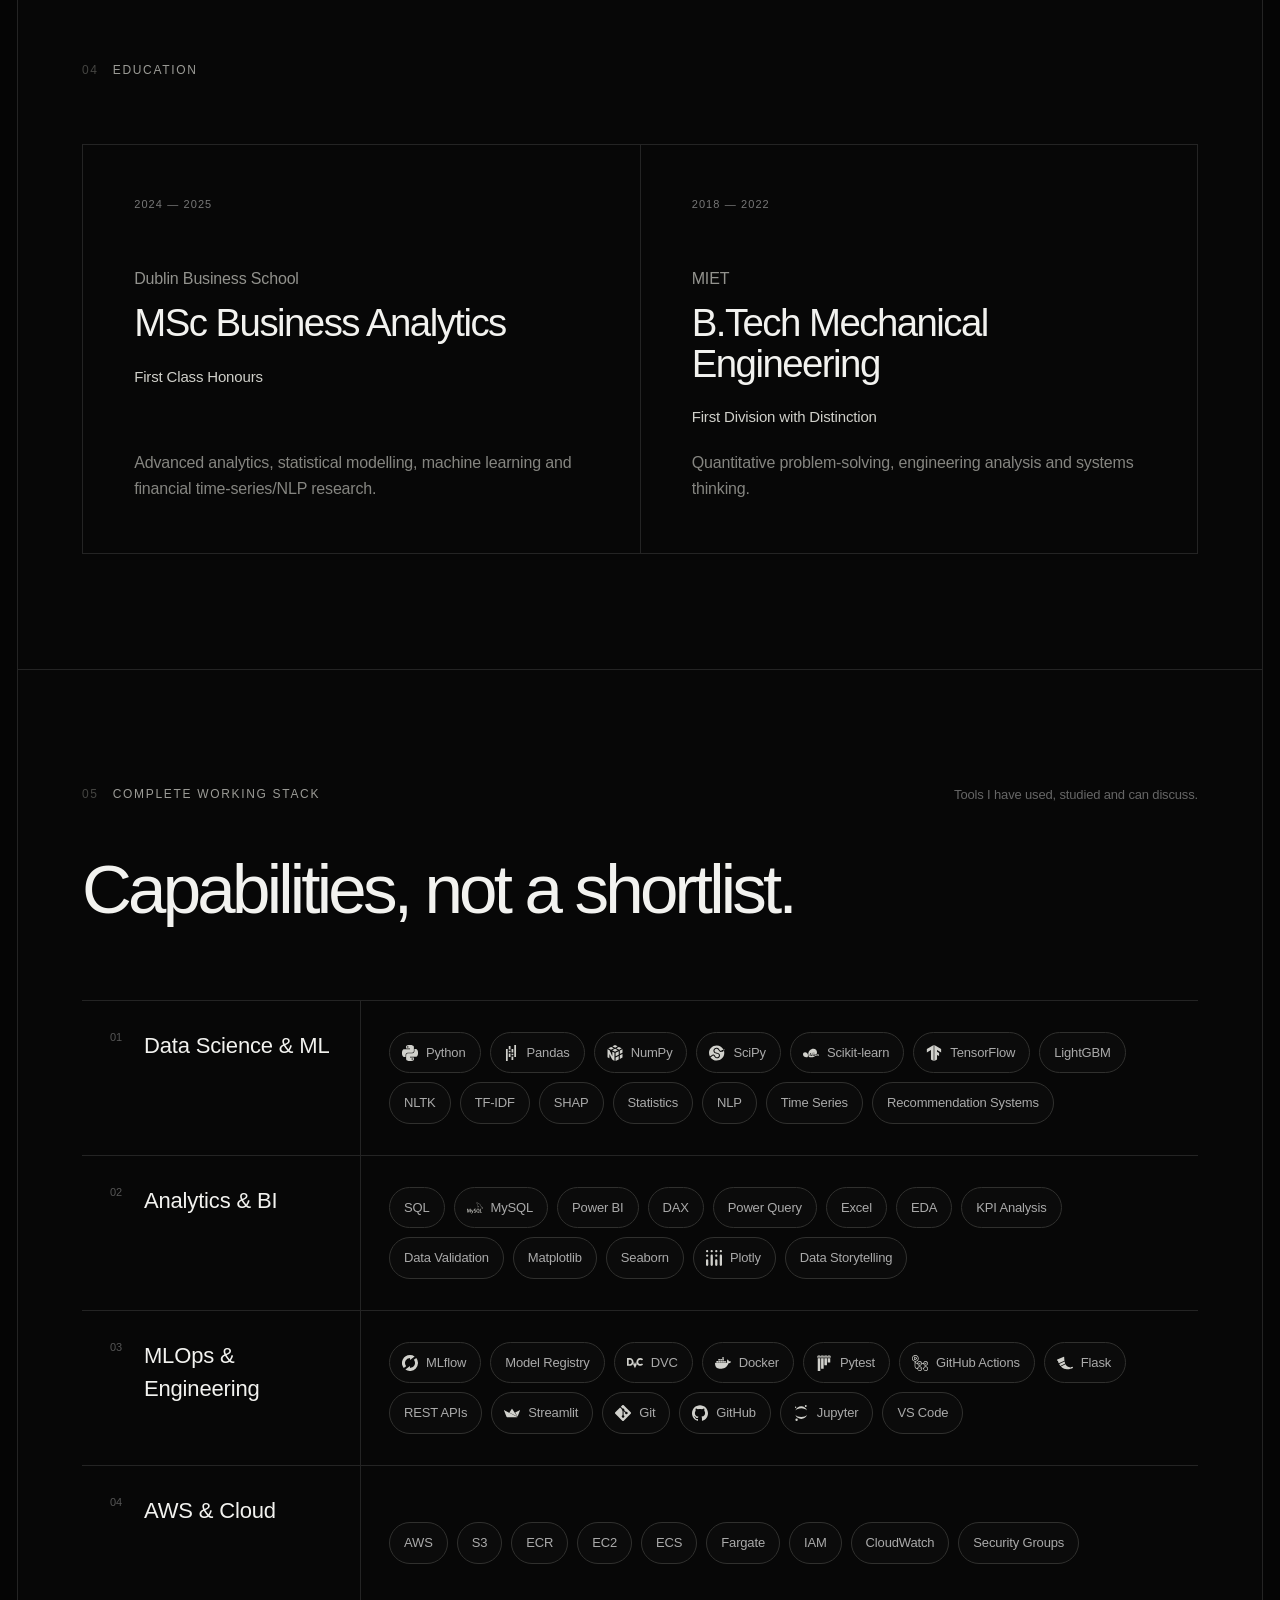
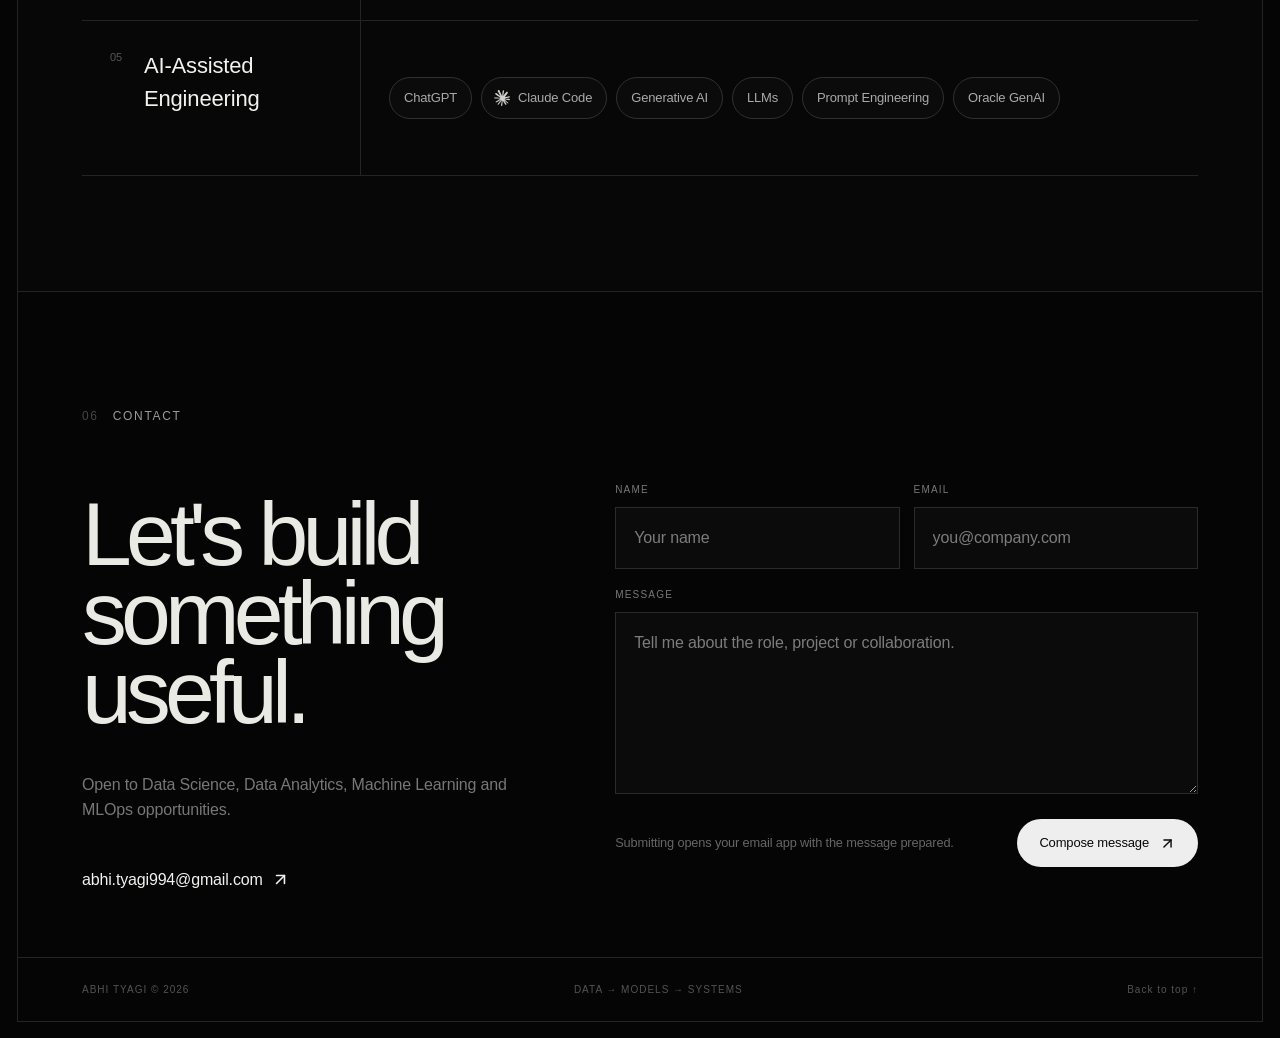
==== commit fca04c19: "Publish approved portfolio design" ====
--- a/index.html
+++ b/index.html
@@ -1,45 +1,2 @@
-<!doctype html>
-<html lang="en">
-<head>
-  <meta charset="utf-8" />
-  <meta name="viewport" content="width=device-width, initial-scale=1" />
-  <meta name="description" content="Abhi Tyagi portfolio: Data Science, Machine Learning, MLOps and Data Analytics." />
-  <title>Abhi Tyagi | Data Science, ML, MLOps & Analytics</title>
-  <style>
-    :root{--bg:#050505;--panel:#0b0b0b;--text:#f4f1eb;--muted:#a7a29a;--soft:#706b65;--line:#242424;--chip:#101010;--chipText:#d8d2c8;--accent:#f6f1e8;--shadow:rgba(255,255,255,.06)}
-    [data-theme="light"]{--bg:#f4f2ec;--panel:#ebe8df;--text:#121212;--muted:#55524e;--soft:#746e67;--line:#d1ccc2;--chip:#fffaf0;--chipText:#211f1b;--accent:#111;--shadow:rgba(0,0,0,.08)}
-    *{box-sizing:border-box}html{scroll-behavior:smooth}body{margin:0;background:var(--bg);color:var(--text);font-family:Inter,ui-sans-serif,system-ui,-apple-system,Segoe UI,sans-serif}a{color:inherit;text-decoration:none}.page{width:min(1480px,calc(100% - 28px));margin:auto;border-left:1px solid var(--line);border-right:1px solid var(--line)}
-    header{position:sticky;top:0;z-index:10;display:flex;align-items:center;justify-content:space-between;gap:24px;padding:18px 38px;border-bottom:1px solid var(--line);background:color-mix(in srgb,var(--bg) 86%,transparent);backdrop-filter:blur(18px)}.brand{display:flex;align-items:center;gap:14px;color:var(--muted);letter-spacing:.16em;text-transform:uppercase;font-size:13px}.mark{width:38px;height:38px;display:grid;place-items:center;border:1px solid var(--line);border-radius:50%;color:var(--text);letter-spacing:0;font-weight:700}nav{display:flex;align-items:center;gap:22px;color:var(--muted);font-size:14px}nav a:hover{color:var(--text)}.btn,button.btn{border:1px solid var(--line);border-radius:999px;padding:13px 18px;background:var(--accent);color:var(--bg);font-weight:700;cursor:pointer}.ghost{background:transparent!important;color:var(--text)!important}
-    .hero{display:grid;grid-template-columns:1.02fr .98fr;min-height:780px;border-bottom:1px solid var(--line)}.hero-copy{padding:72px 44px 44px;display:flex;flex-direction:column;justify-content:space-between;gap:42px}.eyebrow{color:var(--muted);letter-spacing:.18em;text-transform:uppercase;font-size:13px;line-height:1.8}h1{margin:0;font-size:clamp(82px,11vw,178px);line-height:.86;letter-spacing:-.06em;max-width:900px}.subtitle{max-width:820px;color:var(--muted);font-size:clamp(22px,2.3vw,42px);line-height:1.16;margin-top:28px}.status{display:inline-flex;align-items:center;gap:10px;color:var(--text);letter-spacing:.16em;text-transform:uppercase;font-size:13px}.dot{width:9px;height:9px;border-radius:50%;background:#b8d8c3;box-shadow:0 0 0 9px color-mix(in srgb,#b8d8c3 15%,transparent)}
-    .hero-art{min-height:620px;border-left:1px solid var(--line);position:relative;overflow:hidden;background:radial-gradient(circle at 50% 40%,var(--shadow),transparent 48%)}.grid{position:absolute;inset:0;background-image:linear-gradient(var(--line) 1px,transparent 1px),linear-gradient(90deg,var(--line) 1px,transparent 1px);background-size:86px 86px;opacity:.45}.machine{position:absolute;inset:9%;display:grid;place-items:center}.node-core{width:min(70vw,560px);aspect-ratio:1.2;border:1px solid var(--line);border-radius:50%;position:relative;background:radial-gradient(circle,color-mix(in srgb,var(--text) 16%,transparent),transparent 60%)}.node-core:before,.node-core:after{content:"";position:absolute;inset:17%;border:1px solid var(--line);border-radius:30px;transform:rotate(-10deg)}.node-core:after{inset:32%;transform:rotate(16deg);background:color-mix(in srgb,var(--panel) 70%,transparent)}.wire{position:absolute;height:1px;background:var(--soft);transform-origin:left;opacity:.8}.w1{width:52%;left:-18%;top:38%;transform:rotate(8deg)}.w2{width:48%;left:64%;top:38%;transform:rotate(-12deg)}.w3{width:44%;left:62%;top:63%;transform:rotate(17deg)}.w4{width:36%;left:-9%;top:61%;transform:rotate(-13deg)}.label{position:absolute;color:var(--muted);letter-spacing:.25em;font-size:13px;text-transform:uppercase}.l1{left:8%;top:34%}.l2{right:13%;top:23%}.l3{right:11%;bottom:20%}
-    section{padding:80px 44px;border-bottom:1px solid var(--line)}.section-head{display:grid;grid-template-columns:170px 1fr;gap:38px;margin-bottom:50px}.num{color:var(--muted);font-size:18px}h2{margin:0;font-size:clamp(44px,6vw,100px);line-height:.95;letter-spacing:-.055em}.lead{color:var(--muted);font-size:21px;line-height:1.55;max-width:850px}.stats{display:grid;grid-template-columns:repeat(4,1fr);border-top:1px solid var(--line);border-bottom:1px solid var(--line)}.stat{padding:30px 24px;border-right:1px solid var(--line);min-height:125px}.stat:last-child{border-right:0}.stat strong{display:block;font-size:44px;letter-spacing:-.04em;color:var(--text)}.stat span{color:var(--muted);letter-spacing:.12em;text-transform:uppercase;font-size:13px;line-height:1.45}
-    .work-grid{display:grid;grid-template-columns:1.15fr .85fr;border:1px solid var(--line)}.project{min-height:430px;padding:34px;border-right:1px solid var(--line);border-bottom:1px solid var(--line);position:relative;overflow:hidden;cursor:pointer;background:linear-gradient(135deg,color-mix(in srgb,var(--panel) 85%,transparent),var(--bg))}.project:nth-child(even){border-right:0}.project.large{grid-row:span 2;min-height:700px}.project:before{content:"";position:absolute;inset:-20%;background:radial-gradient(circle at 20% 20%,color-mix(in srgb,var(--text) 18%,transparent),transparent 28%),linear-gradient(120deg,transparent 30%,color-mix(in srgb,var(--text) 8%,transparent),transparent 55%);opacity:.45;transition:.35s}.project:hover:before{opacity:.7;transform:scale(1.04)}.project-content{position:relative;z-index:1;height:100%;display:flex;flex-direction:column;justify-content:space-between;gap:34px}.tag{color:var(--muted);letter-spacing:.18em;text-transform:uppercase;font-size:12px;line-height:1.8}.project h3{margin:0;font-size:clamp(44px,5.7vw,88px);line-height:.92;letter-spacing:-.06em;max-width:750px}.project p{color:var(--muted);font-size:18px;line-height:1.55;max-width:680px}.case{width:max-content;display:inline-flex;align-items:center;gap:10px;background:var(--accent);color:var(--bg);padding:15px 20px;border-radius:999px;font-weight:800}
-    .client-work{display:grid;grid-template-columns:repeat(3,1fr);border:1px solid var(--line)}.client-card{padding:34px;min-height:310px;border-right:1px solid var(--line);display:flex;flex-direction:column;justify-content:space-between}.client-card:last-child{border-right:0}.client-card h3{margin:0 0 18px;font-size:31px;line-height:1.05;letter-spacing:-.04em}.client-card p{color:var(--muted);line-height:1.55;font-size:17px}
-    .cap-row{display:grid;grid-template-columns:290px 1fr;border-top:1px solid var(--line)}.cap-title{padding:30px;border-right:1px solid var(--line);display:flex;gap:24px;align-items:flex-start}.cap-title h3{margin:0;font-size:30px;letter-spacing:-.04em}.cap-items{padding:28px 34px;display:flex;flex-wrap:wrap;gap:14px}.pill{display:inline-flex;align-items:center;gap:9px;padding:13px 17px;border:1px solid var(--line);border-radius:999px;color:var(--chipText);background:var(--chip);font-size:16px}.logo{width:20px;height:20px;display:grid;place-items:center;border-radius:6px;background:color-mix(in srgb,var(--text) 10%,transparent);color:var(--text);font-size:11px;font-weight:900}
-    .timeline,.edu-grid{border-top:1px solid var(--line)}.time-row{display:grid;grid-template-columns:180px 1fr 1.35fr;gap:38px;padding:44px 0;border-bottom:1px solid var(--line)}.time-row h3{margin:8px 0;font-size:42px;letter-spacing:-.05em}.time-row p,.time-row li{color:var(--muted);font-size:18px;line-height:1.55}.time-row ul{margin:0;padding-left:20px}.edu-grid{display:grid;grid-template-columns:1fr 1fr}.edu{padding:38px;border-right:1px solid var(--line);min-height:330px}.edu:last-child{border-right:0}.edu h3{font-size:54px;line-height:.95;margin:0 0 22px;letter-spacing:-.055em}.edu p{color:var(--muted);font-size:18px;line-height:1.55}
-    .contact{display:grid;grid-template-columns:1fr .85fr;gap:44px}.contact h2{font-size:clamp(72px,10vw,160px)}form{display:grid;gap:14px;align-content:start}input,textarea{width:100%;padding:18px 20px;border:1px solid var(--line);background:var(--panel);color:var(--text);font:inherit;border-radius:0}textarea{min-height:190px;resize:vertical}footer{padding:28px 44px;color:var(--muted);display:flex;justify-content:space-between;gap:24px;flex-wrap:wrap}
-    dialog{width:min(820px,calc(100% - 24px));background:var(--bg);color:var(--text);border:1px solid var(--line);padding:0}dialog::backdrop{background:rgba(0,0,0,.72);backdrop-filter:blur(6px)}.modal{padding:34px}.modal h3{font-size:52px;letter-spacing:-.05em;margin:0 0 18px}.modal p,.modal li{color:var(--muted);font-size:18px;line-height:1.55}.modal-top{display:flex;justify-content:space-between;gap:20px}.close{background:transparent;color:var(--text);border:1px solid var(--line);border-radius:999px;padding:8px 12px;cursor:pointer}
-    @media(max-width:900px){header{padding:15px 18px}nav a:not(.btn){display:none}.hero,.contact{grid-template-columns:1fr}.hero-art{border-left:0;border-top:1px solid var(--line)}section{padding:58px 22px}.section-head,.time-row,.cap-row{grid-template-columns:1fr}.work-grid,.client-work,.stats,.edu-grid{grid-template-columns:1fr}.project,.project:nth-child(even),.client-card,.stat,.edu{border-right:0}.project.large{min-height:520px}.page{width:100%;border:0}h1{font-size:86px}.hero-copy{padding:50px 22px}.time-row{gap:14px}.cap-title{border-right:0;border-bottom:1px solid var(--line)}}
-  </style>
-</head>
-<body data-theme="dark">
-  <div class="page">
-    <header><a class="brand" href="#top"><span class="mark">AT</span><span>Portfolio / 2026</span></a><nav><a href="#work">Work</a><a href="#experience">Experience</a><a href="#capabilities">Capabilities</a><a href="#education">Education</a><a href="#contact">Contact</a><button class="btn ghost" id="themeBtn" type="button">Light</button><a class="btn" href="mailto:abhi.tyagi994@gmail.com">Email</a></nav></header>
-    <main id="top">
-      <section class="hero"><div class="hero-copy"><div><p class="eyebrow">MSc Business Analytics · 2+ years industry experience</p><h1>Abhi<br>Tyagi</h1><p class="subtitle">Data Science · Machine Learning · MLOps · Data Analytics. Building data products from analysis and modelling to reproducible pipelines and deployment.</p></div><div><p class="status"><span class="dot"></span>Open to opportunities</p><p style="margin-top:28px"><a class="btn" href="#work">View work</a> <a class="btn ghost" href="https://github.com/abhityagi994-prog" target="_blank" rel="noreferrer">GitHub</a> <a class="btn ghost" href="https://www.linkedin.com/in/tyagi-abhi994/" target="_blank" rel="noreferrer">LinkedIn</a></p></div></div><div class="hero-art" aria-label="abstract data to deployment system visual"><div class="grid"></div><div class="machine"><div class="node-core"><span class="wire w1"></span><span class="wire w2"></span><span class="wire w3"></span><span class="wire w4"></span></div></div><span class="label l1">01 Analyse</span><span class="label l2">02 Model</span><span class="label l3">03 Deploy</span></div></section>
-      <section id="about"><div class="section-head"><span class="num">01</span><div><h2>From production data to deployed ML systems.</h2><p class="lead">I combine analytics credibility with hands-on machine-learning engineering: SQL and Python on production datasets, dashboards and KPI work, statistical modelling, NLP, recommendation systems, DVC/MLflow pipelines, Docker, CI/CD and AWS deployment.</p></div></div><div class="stats"><div class="stat"><strong>2+</strong><span>years industry experience</span></div><div class="stat"><strong>500K+</strong><span>users in production data environment</span></div><div class="stat"><strong>First Class</strong><span>MSc Business Analytics</span></div><div class="stat"><strong>Distinction</strong><span>B.Tech first division</span></div></div></section>
-      <section id="work"><div class="section-head"><span class="num">02</span><div><h2>Selected work.</h2><p class="lead">Clickable case studies focused on systems, not just notebooks. Public projects link to GitHub; private client work is described at outcome level.</p></div></div><div class="work-grid"><article class="project large" data-project="youtube"><div class="project-content"><div><p class="tag">NLP · MLOps · AWS</p><h3>YouTube Comment Sentiment Analysis</h3><p>Chrome extension to Flask inference API with TF-IDF/LightGBM, DVC, MLflow, validation gates, Docker and AWS deployment.</p></div><span class="case">View case study</span></div></article><article class="project" data-project="music"><div class="project-content"><div><p class="tag">Recommendation Systems · MLOps · AWS</p><h3>Hybrid Music Recommender</h3><p>Content and collaborative scoring with cold-start fallbacks, reproducible pipelines, testing and cloud deployment.</p></div><span class="case">View case study</span></div></article><article class="project" data-project="market"><div class="project-content"><div><p class="tag">Data Science · Deep Learning · NLP</p><h3>Market Forecasting & Sentiment</h3><p>73,608 financial news articles plus market data, comparing Gradient Boosting, LSTM, CNN and CNN-LSTM with explainability.</p></div><span class="case">View case study</span></div></article></div></section>
-      <section><div class="section-head"><span class="num">03</span><div><h2>Selected client work.</h2><p class="lead">Commercial work is shown without client code, datasets or private files. That is normal. What matters is the problem, ownership and outcome.</p></div></div><div class="client-work"><article class="client-card"><div><p class="tag">SQL · Data Modelling</p><h3>Hospital Data System</h3><p>Migrated spreadsheet records into a relational structure with referential integrity, role-based controls and reporting logic.</p></div><p class="tag">Private engagement</p></article><article class="client-card"><div><p class="tag">Python · API · Power BI</p><h3>Global Indicators Pipeline</h3><p>Automated ingestion and transformation of public socioeconomic indicators for refreshable executive reporting.</p></div><p class="tag">Private engagement</p></article><article class="client-card"><div><p class="tag">Power BI · DAX · Power Query</p><h3>Audience Intelligence Dashboard</h3><p>Modelled large-scale audience interactions to surface content performance and engagement trends.</p></div><p class="tag">Private engagement</p></article></div></section>
-      <section id="capabilities"><div class="section-head"><span class="num">04</span><div><h2>Capabilities.</h2><p class="lead">Broad enough for Data Science and Analytics roles, concrete enough for ML/MLOps conversations.</p></div></div><div id="caps"></div></section>
-      <section id="experience"><div class="section-head"><span class="num">05</span><div><h2>Experience.</h2></div></div><div class="timeline"><div class="time-row"><p class="eyebrow">2025 — Present</p><div><p class="eyebrow">Independent / Freelance</p><h3>Data Analyst</h3></div><div><ul><li>Delivered private analytics engagements across data modelling, dashboarding and reporting automation.</li><li>Built refreshable reporting workflows using SQL, Python, Power BI and public/API-based data sources.</li><li>Communicated commercial work at outcome level while keeping client data, code and business details confidential.</li></ul></div></div><div class="time-row"><p class="eyebrow">2022 — 2024</p><div><p class="eyebrow">Wipro · Alight Solutions</p><h3>Data Analyst</h3><p class="eyebrow">US client · 500K+ user platform</p></div><div><ul><li>Analysed and validated production HR/benefits platform data using SQL and Python across eligibility, plan configuration, elections, dependents, effective dates, pricing and status checks.</li><li>Automated recurring validation and comparison workflows, saving approximately 100 hours of quarterly effort and reducing manual review load.</li><li>Supported 12–13 concurrent release projects per quarter, prepared data quality findings and communicated risks through weekly stakeholder updates.</li></ul></div></div></div></section>
-      <section id="education"><div class="section-head"><span class="num">06</span><div><h2>Education.</h2></div></div><div class="edu-grid"><article class="edu"><h3>MSc Business Analytics</h3><p class="eyebrow">First Class Honours · Dublin Business School</p><p>Advanced analytics, statistical modelling, machine learning and financial time-series/NLP research.</p></article><article class="edu"><h3>B.Tech Mechanical Engineering</h3><p class="eyebrow">First Division with Distinction · MIET</p><p>Engineering foundation in quantitative problem-solving, systems thinking and disciplined technical execution.</p></article></div></section>
-      <section id="contact"><div class="contact"><div><p class="eyebrow">07 Contact</p><h2>Let's build something useful.</h2><p class="lead">Open to Data Science, Data Analytics, Machine Learning and MLOps opportunities.</p><p style="margin-top:34px"><a class="btn" href="mailto:abhi.tyagi994@gmail.com">abhi.tyagi994@gmail.com</a></p></div><form id="contactForm"><input name="name" placeholder="Name" required><input name="email" type="email" placeholder="Email" required><textarea name="message" placeholder="Message" required></textarea><button class="btn" type="submit">Open email draft</button></form></div></section>
-    </main><footer><span>© 2026 Abhi Tyagi</span><span>Data Science · ML · MLOps · Analytics</span></footer>
-  </div>
-  <dialog id="caseDialog"><div class="modal"><div class="modal-top"><p class="tag" id="modalTag"></p><button class="close" onclick="caseDialog.close()">Close</button></div><h3 id="modalTitle"></h3><p id="modalText"></p><ul id="modalBullets"></ul><p><a class="btn" id="modalLink" target="_blank" rel="noreferrer">Open GitHub</a></p></div></dialog>
-  <script>
-    const caps={"Data Science & ML":["Python","Pandas","NumPy","SciPy","Scikit-learn","TensorFlow","LightGBM","NLTK","TF-IDF","SHAP","Statistics","NLP","Time Series","Recommendation Systems"],"Analytics & BI":["SQL","MySQL","Power BI","DAX","Power Query","Excel","EDA","KPI Analysis","Data Validation","Matplotlib","Seaborn","Plotly","Data Storytelling"],"MLOps & Engineering":["MLflow","Model Registry","DVC","Docker","Pytest","GitHub Actions","Flask","REST APIs","Streamlit","Git","GitHub","Jupyter","VS Code","Claude Code","ChatGPT"],"AWS & Cloud":["S3","ECR","EC2","ECS/Fargate","IAM","CloudWatch","Security Groups"]};const capRoot=document.getElementById('caps');let i=1;for(const[group,items]of Object.entries(caps)){const row=document.createElement('div');row.className='cap-row';row.innerHTML=`<div class="cap-title"><span class="num">${String(i++).padStart(2,'0')}</span><h3>${group}</h3></div><div class="cap-items">${items.map(x=>`<span class="pill"><span class="logo">${x.replace(/[^A-Za-z]/g,'').slice(0,2).toUpperCase()}</span>${x}</span>`).join('')}</div>`;capRoot.appendChild(row)}
-    const data={youtube:{tag:'NLP · End-to-End MLOps · AWS',title:'YouTube Comment Sentiment Analysis',text:'A production-minded sentiment system connecting a browser extension to an inference API and a reproducible ML lifecycle.',bullets:['Three-class sentiment classification with TF-IDF and LightGBM.','DVC pipelines, MLflow tracking, model registry and validation gates.','Dockerized API with GitHub Actions and AWS deployment path.'],link:'https://github.com/abhityagi994-prog'},music:{tag:'Recommendation Systems · MLOps · AWS',title:'Hybrid Music Recommender',text:'A hybrid recommender combining content similarity and collaborative signals with fallback behaviour for sparse user history.',bullets:['Top-N recommendation flow with hybrid scoring.','Reproducible stages, testing and CI.','Cloud-oriented deployment using Docker and AWS services.'],link:'https://github.com/abhityagi994-prog'},market:{tag:'Data Science · Deep Learning · NLP',title:'Market Forecasting & Sentiment',text:'MSc research combining financial time-series with large-scale financial news sentiment for forecasting experiments.',bullets:['73,608 articles plus market data.','Compared Gradient Boosting, LSTM, CNN and CNN-LSTM.','Used SHAP to interpret model behaviour.'],link:'https://github.com/abhityagi994-prog'}};document.querySelectorAll('.project').forEach(card=>card.addEventListener('click',()=>{const p=data[card.dataset.project];modalTag.textContent=p.tag;modalTitle.textContent=p.title;modalText.textContent=p.text;modalBullets.innerHTML=p.bullets.map(b=>`<li>${b}</li>`).join('');modalLink.href=p.link;caseDialog.showModal()}));themeBtn.addEventListener('click',()=>{const light=document.body.dataset.theme==='light';document.body.dataset.theme=light?'dark':'light';themeBtn.textContent=light?'Light':'Dark'});contactForm.addEventListener('submit',e=>{e.preventDefault();const f=new FormData(e.currentTarget);const subject=encodeURIComponent(`Portfolio enquiry from ${f.get('name')}`);const body=encodeURIComponent(`${f.get('message')}\n\nFrom: ${f.get('name')} <${f.get('email')}>`);location.href=`mailto:abhi.tyagi994@gmail.com?subject=${subject}&body=${body}`});
-  </script>
-</body>
-</html>+<!DOCTYPE html><html lang="en"><head><meta charSet="utf-8"/><meta name="viewport" content="width=device-width, initial-scale=1"/><link rel="preload" href="/pipeline-sculpture.png" as="image"/><link rel="stylesheet" href="/_next/static/css/index.DRB6Ibq3.css" data-rsc-css-href="/_next/static/css/index.DRB6Ibq3.css" data-precedence="vite-rsc/importer-resources"/><link rel="modulepreload" fetchPriority="low" href="/_next/static/chunks/index-eCZA1tHx.js"/><script src="/_next/static/chunks/rolldown-runtime-C60lm6uB.js" type="module" async=""></script><script src="/_next/static/chunks/framework-D_rUT4EX.js" type="module" async=""></script><link rel="modulepreload" href="/_next/static/chunks/layout-segment-context-HUUZZ29_.js" crossorigin=""/><link rel="modulepreload" href="/_next/static/chunks/theme-toggle-TX71KSXI.js" crossorigin=""/><link rel="modulepreload" href="/_next/static/chunks/createLucideIcon-BrNKFXBt.js" crossorigin=""/><link rel="modulepreload" href="/_next/static/chunks/Icon-D0zGVybZ.js" crossorigin=""/><link rel="modulepreload" href="/_next/static/chunks/project-showcase-CC5E6kQ8.js" crossorigin=""/><link rel="modulepreload" href="/_next/static/chunks/arrow-up-right-CvDGuvWp.js" crossorigin=""/><link rel="modulepreload" href="/_next/static/chunks/contact-form-Lp4oypFE.js" crossorigin=""/><title>Abhi Tyagi | Data Science, Analytics, ML &amp; MLOps</title><meta name="description" content="Portfolio of Abhi Tyagi — data science, analytics, machine learning and MLOps work spanning insight, modelling and cloud deployment."/><link rel="shortcut icon" href="/favicon.svg"/><link rel="icon" href="/favicon.svg"/><script>Object.assign(((self[Symbol.for("vinext.navigationRuntime")]??={bootstrap:{routeManifest:null},functions:{}}).bootstrap.rsc??={rsc:[]}),{params:{},nav:{"pathname":"/","searchParams":[]}})</script><link rel="modulepreload" href="/_next/static/chunks/index-eCZA1tHx.js" />
+</head><body><main><div class="site-shell"><header class="nav-wrap"><a class="monogram" href="#top"><span>AT</span><em>Portfolio / 2026</em></a><nav><a href="#work">Work</a><a href="#experience">Experience</a><a href="#education">Education</a><a href="#stack">Stack</a><a href="#contact">Contact</a></nav><div class="nav-actions"><button class="theme-toggle" aria-label="Switch to light theme" title="Switch to light theme"><svg xmlns="http://www.w3.org/2000/svg" width="16" height="16" viewBox="0 0 24 24" fill="none" stroke="currentColor" stroke-width="2" stroke-linecap="round" stroke-linejoin="round" class="lucide lucide-sun" aria-hidden="true"><circle cx="12" cy="12" r="4"></circle><path d="M12 2v2"></path><path d="M12 20v2"></path><path d="m4.93 4.93 1.41 1.41"></path><path d="m17.66 17.66 1.41 1.41"></path><path d="M2 12h2"></path><path d="M20 12h2"></path><path d="m6.34 17.66-1.41 1.41"></path><path d="m19.07 4.93-1.41 1.41"></path></svg><span>Light</span></button><a class="nav-resume" href="mailto:abhi.tyagi994@gmail.com?subject=Resume request">Resume <svg xmlns="http://www.w3.org/2000/svg" width="15" height="15" viewBox="0 0 24 24" fill="none" stroke="currentColor" stroke-width="2" stroke-linecap="round" stroke-linejoin="round" class="lucide lucide-arrow-up-right" aria-hidden="true"><path d="M7 7h10v10"></path><path d="M7 17 17 7"></path></svg></a></div></header><section class="hero" id="top"><div class="hero-copy"><div class="availability"><span></span> Open to work</div><h1><span>Abhi</span><span class="muted-name">Tyagi</span></h1><p class="discipline">Data Science <i>•</i> Data Analytics <i>•</i> Machine Learning <i>•</i> MLOps</p><p class="hero-summary">I turn raw data into clear decisions—and machine-learning experiments into reproducible, deployable systems.</p><div class="hero-actions"><a class="button button-primary" href="#work">Explore selected work <svg xmlns="http://www.w3.org/2000/svg" width="17" height="17" viewBox="0 0 24 24" fill="none" stroke="currentColor" stroke-width="2" stroke-linecap="round" stroke-linejoin="round" class="lucide lucide-arrow-right" aria-hidden="true"><path d="M5 12h14"></path><path d="m12 5 7 7-7 7"></path></svg></a><a class="button" href="mailto:abhi.tyagi994@gmail.com?subject=Resume request">Request resume <svg xmlns="http://www.w3.org/2000/svg" width="16" height="16" viewBox="0 0 24 24" fill="none" stroke="currentColor" stroke-width="2" stroke-linecap="round" stroke-linejoin="round" class="lucide lucide-arrow-up-right" aria-hidden="true"><path d="M7 7h10v10"></path><path d="M7 17 17 7"></path></svg></a></div><div class="social-row"><a href="https://github.com/abhityagi994-prog" target="_blank"><b>GH</b><span>GitHub</span><small>/abhityagi994-prog</small></a><a href="https://www.linkedin.com/in/tyagi-abhi994/" target="_blank"><b>IN</b><span>LinkedIn</span><small>/in/tyagi-abhi994</small></a></div></div><div class="hero-art"><div class="art-label analyse"><b>01</b><span>ANALYSE</span></div><div class="art-label model"><b>02</b><span>MODEL</span></div><div class="art-label deploy"><b>03</b><span>DEPLOY</span></div><img src="/pipeline-sculpture.png" alt="Abstract sculpture showing data flowing through an ML pipeline"/></div><a class="scroll-cue" href="#about">Scroll to explore <svg xmlns="http://www.w3.org/2000/svg" width="18" height="18" viewBox="0 0 24 24" fill="none" stroke="currentColor" stroke-width="2" stroke-linecap="round" stroke-linejoin="round" class="lucide lucide-arrow-down-right" aria-hidden="true"><path d="m7 7 10 10"></path><path d="M17 7v10H7"></path></svg></a></section><section class="statement section" id="about"><div class="section-label"><span>01</span> Profile</div><div class="statement-body"><p class="lead">Analytics foundation.<br/><span>Data-science depth.</span><br/>Production mindset.</p><div class="about-copy"><p>I&#x27;m a data professional with 2+ years of industry experience and a First Class MSc in Business Analytics. My work spans SQL and Python analysis, predictive modelling, NLP, recommendation systems and production ML workflows.</p><p>At Wipro, I worked with data across a 500,000+ user platform. My recent systems continue beyond <code>model.fit()</code>—with versioned pipelines, testing, model registries, CI/CD, containers and AWS deployment.</p><div class="facts"><div><strong>2+</strong><span>years industry<br/>experience</span></div><div><strong>500K+</strong><span>users in production<br/>environment</span></div><div><strong>First Class</strong><span>MSc Business<br/>Analytics</span></div><div><strong>Distinction</strong><span>B.Tech · First<br/>Division</span></div></div></div></div></section><section class="work section" id="work"><div class="section-heading"><div><div class="section-label"><span>02</span> Selected work</div><h2>Built beyond the notebook.</h2></div><p>Each card opens a complete case summary.</p></div><div class="featured-grid"><button class="feature-card card-1" aria-label="View case study: YouTube Comment Sentiment Analysis" type="button" aria-haspopup="dialog" aria-expanded="false" data-state="closed" data-slot="dialog-trigger"><div class="feature-visual"><img src="/youtube-mlops.png" alt=""/><div class="card-overlay"><span class="card-number">01</span><p>NLP · END-TO-END MLOps · AWS</p><h3>YouTube Comment Sentiment Analysis</h3><div class="card-open"><svg xmlns="http://www.w3.org/2000/svg" width="17" height="17" viewBox="0 0 24 24" fill="none" stroke="currentColor" stroke-width="2" stroke-linecap="round" stroke-linejoin="round" class="lucide lucide-eye" aria-hidden="true"><path d="M2.062 12.348a1 1 0 0 1 0-.696 10.75 10.75 0 0 1 19.876 0 1 1 0 0 1 0 .696 10.75 10.75 0 0 1-19.876 0"></path><circle cx="12" cy="12" r="3"></circle></svg> View case study</div></div></div></button><button class="feature-card card-2" aria-label="View case study: Hybrid Music Recommender" type="button" aria-haspopup="dialog" aria-expanded="false" data-state="closed" data-slot="dialog-trigger"><div class="feature-visual"><img src="/music-recommender.png" alt=""/><div class="card-overlay"><span class="card-number">02</span><p>RECOMMENDATION SYSTEMS · MLOps · AWS</p><h3>Hybrid Music Recommender</h3><div class="card-open"><svg xmlns="http://www.w3.org/2000/svg" width="17" height="17" viewBox="0 0 24 24" fill="none" stroke="currentColor" stroke-width="2" stroke-linecap="round" stroke-linejoin="round" class="lucide lucide-eye" aria-hidden="true"><path d="M2.062 12.348a1 1 0 0 1 0-.696 10.75 10.75 0 0 1 19.876 0 1 1 0 0 1 0 .696 10.75 10.75 0 0 1-19.876 0"></path><circle cx="12" cy="12" r="3"></circle></svg> View case study</div></div></div></button><button class="feature-card card-3" aria-label="View case study: Market Forecasting &amp; Sentiment" type="button" aria-haspopup="dialog" aria-expanded="false" data-state="closed" data-slot="dialog-trigger"><div class="feature-visual"><div class="forecast-art" aria-hidden="true"><div class="forecast-line"></div><span>73,608</span><small>ARTICLES + MARKET DATA</small></div><div class="card-overlay"><span class="card-number">03</span><p>DATA SCIENCE · DEEP LEARNING · NLP</p><h3>Market Forecasting &amp; Sentiment</h3><div class="card-open"><svg xmlns="http://www.w3.org/2000/svg" width="17" height="17" viewBox="0 0 24 24" fill="none" stroke="currentColor" stroke-width="2" stroke-linecap="round" stroke-linejoin="round" class="lucide lucide-eye" aria-hidden="true"><path d="M2.062 12.348a1 1 0 0 1 0-.696 10.75 10.75 0 0 1 19.876 0 1 1 0 0 1 0 .696 10.75 10.75 0 0 1-19.876 0"></path><circle cx="12" cy="12" r="3"></circle></svg> View case study</div></div></div></button></div><div class="project-heading"><h3>More public projects</h3><p>Additional work demonstrating breadth across analytics, ML and application delivery.</p></div><div class="small-projects"><a href="https://github.com/abhityagi994-prog?tab=repositories" target="_blank"><span>0<!-- -->4</span><p>Power BI · DAX · Power Query</p><h4>Anime Analytics Dashboard</h4><small>Analysed 1M+ fan interactions using a structured data model, reusable measures and interactive reporting.</small><svg xmlns="http://www.w3.org/2000/svg" width="18" height="18" viewBox="0 0 24 24" fill="none" stroke="currentColor" stroke-width="2" stroke-linecap="round" stroke-linejoin="round" class="lucide lucide-arrow-up-right" aria-hidden="true"><path d="M7 7h10v10"></path><path d="M7 17 17 7"></path></svg></a><a href="https://github.com/abhityagi994-prog?tab=repositories" target="_blank"><span>0<!-- -->5</span><p>NLP · Scikit-learn · Streamlit</p><h4>Email / SMS Spam Classifier</h4><small>Compared text-classification approaches and packaged the selected pipeline into an interactive application.</small><svg xmlns="http://www.w3.org/2000/svg" width="18" height="18" viewBox="0 0 24 24" fill="none" stroke="currentColor" stroke-width="2" stroke-linecap="round" stroke-linejoin="round" class="lucide lucide-arrow-up-right" aria-hidden="true"><path d="M7 7h10v10"></path><path d="M7 17 17 7"></path></svg></a><a href="https://github.com/abhityagi994-prog?tab=repositories" target="_blank"><span>0<!-- -->6</span><p>Python · SQL · Analytics</p><h4>Flight Analytics Dashboard</h4><small>Explored aviation operations through data cleaning, KPI design, route-level analysis and visual storytelling.</small><svg xmlns="http://www.w3.org/2000/svg" width="18" height="18" viewBox="0 0 24 24" fill="none" stroke="currentColor" stroke-width="2" stroke-linecap="round" stroke-linejoin="round" class="lucide lucide-arrow-up-right" aria-hidden="true"><path d="M7 7h10v10"></path><path d="M7 17 17 7"></path></svg></a><a href="https://github.com/abhityagi994-prog?tab=repositories" target="_blank"><span>0<!-- -->7</span><p>Pandas · Plotly · Streamlit</p><h4>Startup Funding Analytics</h4><small>Built an interactive exploration of funding trends across companies, sectors, investors and time.</small><svg xmlns="http://www.w3.org/2000/svg" width="18" height="18" viewBox="0 0 24 24" fill="none" stroke="currentColor" stroke-width="2" stroke-linecap="round" stroke-linejoin="round" class="lucide lucide-arrow-up-right" aria-hidden="true"><path d="M7 7h10v10"></path><path d="M7 17 17 7"></path></svg></a><a href="https://github.com/abhityagi994-prog?tab=repositories" target="_blank"><span>0<!-- -->8</span><p>Flask · Pandas · REST</p><h4>IPL Analytics REST API</h4><small>Designed API endpoints over IPL cricket data to expose reusable analytical summaries and records.</small><svg xmlns="http://www.w3.org/2000/svg" width="18" height="18" viewBox="0 0 24 24" fill="none" stroke="currentColor" stroke-width="2" stroke-linecap="round" stroke-linejoin="round" class="lucide lucide-arrow-up-right" aria-hidden="true"><path d="M7 7h10v10"></path><path d="M7 17 17 7"></path></svg></a></div></section><section class="experience section" id="experience"><div class="section-label"><span>03</span> Experience</div><div class="timeline"><article class="freelance-role"><time>2025 — PRESENT</time><div><p>Independent / Freelance</p><h3>Data Analyst</h3><span>Remote client engagements</span></div><div class="role-copy"><p>Delivered private analytics work for clients; client data and source files are not publicly shared.</p><ul><li><strong>Hospital data system</strong><span>Structured Excel records into a relational SQL database with validation, access controls and reporting logic.</span></li><li><strong>Global indicators reporting</strong><span>Automated a public API-to-Power BI pipeline for refreshable socioeconomic reporting.</span></li><li><strong>Audience intelligence</strong><span>Modelled 1M+ interactions into an analytical dashboard for engagement and content-performance insight.</span></li></ul></div></article><article class="wipro-role"><time>2022 — 2024</time><div><p>Wipro · Alight Solutions</p><h3>Data Analyst</h3><span>Noida, India · US client</span></div><div class="role-copy"><p>Supported data quality, reporting and release decisions for a large-scale HR and benefits platform.</p><ul><li><strong>Data analysis</strong><span>Used SQL and Python to extract, validate and analyse data across a 500K+ user production environment.</span></li><li><strong>Automation</strong><span>Automated recurring KPI and reporting workflows, saving approximately 100 hours each quarter.</span></li><li><strong>Delivery</strong><span>Managed analysis across 12–13 concurrent release projects and communicated weekly findings to US stakeholders.</span></li></ul></div></article></div></section><section class="education section" id="education"><div class="section-label"><span>04</span> Education</div><div class="education-grid"><article><time>2024 — 2025</time><p>Dublin Business School</p><h3>MSc Business Analytics</h3><strong>First Class Honours</strong><span>Advanced analytics, statistical modelling, machine learning and financial time-series/NLP research.</span></article><article><time>2018 — 2022</time><p>MIET</p><h3>B.Tech Mechanical Engineering</h3><strong>First Division with Distinction</strong><span>Quantitative problem-solving, engineering analysis and systems thinking.</span></article></div></section><section class="stack-section section" id="stack"><div class="section-heading"><div><div class="section-label"><span>05</span> Complete working stack</div><h2>Capabilities, not a shortlist.</h2></div><p>Tools I have used, studied and can discuss.</p></div><div class="stack-groups"><article><div><span>0<!-- -->1</span><h3>Data Science &amp; ML</h3></div><ul><li class="tech-pill has-logo"><svg stroke="currentColor" fill="currentColor" stroke-width="0" role="img" viewBox="0 0 24 24" aria-hidden="true" height="1em" width="1em" xmlns="http://www.w3.org/2000/svg"><path d="M14.25.18l.9.2.73.26.59.3.45.32.34.34.25.34.16.33.1.3.04.26.02.2-.01.13V8.5l-.05.63-.13.55-.21.46-.26.38-.3.31-.33.25-.35.19-.35.14-.33.1-.3.07-.26.04-.21.02H8.77l-.69.05-.59.14-.5.22-.41.27-.33.32-.27.35-.2.36-.15.37-.1.35-.07.32-.04.27-.02.21v3.06H3.17l-.21-.03-.28-.07-.32-.12-.35-.18-.36-.26-.36-.36-.35-.46-.32-.59-.28-.73-.21-.88-.14-1.05-.05-1.23.06-1.22.16-1.04.24-.87.32-.71.36-.57.4-.44.42-.33.42-.24.4-.16.36-.1.32-.05.24-.01h.16l.06.01h8.16v-.83H6.18l-.01-2.75-.02-.37.05-.34.11-.31.17-.28.25-.26.31-.23.38-.2.44-.18.51-.15.58-.12.64-.1.71-.06.77-.04.84-.02 1.27.05zm-6.3 1.98l-.23.33-.08.41.08.41.23.34.33.22.41.09.41-.09.33-.22.23-.34.08-.41-.08-.41-.23-.33-.33-.22-.41-.09-.41.09zm13.09 3.95l.28.06.32.12.35.18.36.27.36.35.35.47.32.59.28.73.21.88.14 1.04.05 1.23-.06 1.23-.16 1.04-.24.86-.32.71-.36.57-.4.45-.42.33-.42.24-.4.16-.36.09-.32.05-.24.02-.16-.01h-8.22v.82h5.84l.01 2.76.02.36-.05.34-.11.31-.17.29-.25.25-.31.24-.38.2-.44.17-.51.15-.58.13-.64.09-.71.07-.77.04-.84.01-1.27-.04-1.07-.14-.9-.2-.73-.25-.59-.3-.45-.33-.34-.34-.25-.34-.16-.33-.1-.3-.04-.25-.02-.2.01-.13v-5.34l.05-.64.13-.54.21-.46.26-.38.3-.32.33-.24.35-.2.35-.14.33-.1.3-.06.26-.04.21-.02.13-.01h5.84l.69-.05.59-.14.5-.21.41-.28.33-.32.27-.35.2-.36.15-.36.1-.35.07-.32.04-.28.02-.21V6.07h2.09l.14.01zm-6.47 14.25l-.23.33-.08.41.08.41.23.33.33.23.41.08.41-.08.33-.23.23-.33.08-.41-.08-.41-.23-.33-.33-.23-.41-.08-.41.08z"></path></svg><span>Python</span></li><li class="tech-pill has-logo"><svg stroke="currentColor" fill="currentColor" stroke-width="0" role="img" viewBox="0 0 24 24" aria-hidden="true" height="1em" width="1em" xmlns="http://www.w3.org/2000/svg"><path d="M16.922 0h2.623v18.104h-2.623zm-4.126 12.94h2.623v2.57h-2.623zm0-7.037h2.623v5.446h-2.623zm0 11.197h2.623v5.446h-2.623zM4.456 5.896h2.622V24H4.455zm4.213 2.559h2.623v2.57H8.67zm0 4.151h2.623v5.447H8.67zm0-11.187h2.623v5.446H8.67Z"></path></svg><span>Pandas</span></li><li class="tech-pill has-logo"><svg stroke="currentColor" fill="currentColor" stroke-width="0" role="img" viewBox="0 0 24 24" aria-hidden="true" height="1em" width="1em" xmlns="http://www.w3.org/2000/svg"><path d="M10.315 4.876L6.3048 2.8517l-4.401 2.1965 4.1186 2.0683zm1.8381.9277l4.2045 2.1223-4.3622 2.1906-4.125-2.0718zm5.6153-2.9213l4.3193 2.1658-3.863 1.9402-4.2131-2.1252zm-1.859-.9329L12.021 0 8.1742 1.9193l4.0068 2.0208zm-3.0401 16.7443V24l4.7107-2.3507-.0053-5.3085zm4.7037-4.2057l-.0052-5.2528-4.6985 2.3356v5.2546zm5.6553-.9845v5.327l-4.0178 2.0052-.0029-5.3028zm0-1.8626V6.4214l-4.0253 2.001.0034 5.2633zM11.2062 11.571L8.0333 9.9756v6.895s-3.8804-8.2564-4.2399-8.998c-.0463-.0957-.2371-.2007-.2858-.2262C2.8118 7.2812.773 6.2485.773 6.2485V18.43l2.8204 1.5076v-6.3674s3.8392 7.3775 3.878 7.458c.0389.0807.4245.8582.8362 1.1314.5485.363 2.8992 1.7766 2.8992 1.7766z"></path></svg><span>NumPy</span></li><li class="tech-pill has-logo"><svg stroke="currentColor" fill="currentColor" stroke-width="0" role="img" viewBox="0 0 24 24" aria-hidden="true" height="1em" width="1em" xmlns="http://www.w3.org/2000/svg"><path d="M15.697 13.496c-.784-1.072-1.982-1.519-3.694-1.88l-1.592-.375-1.201-.515c-.631-.446-1.17-1.634-1.017-2.681a3 3 0 0 1 3.386-2.526 2.962 2.962 0 0 1 1.962 1.155L15.35 9.05c1.033 1.33 2.195 1.727 3.459 1.098l.637-.27a.22.22 0 0 1 .278.087l.127.19a.311.311 0 0 0 .156.131.326.326 0 0 0 .33-.058l1.467-1.384c.257-.22.182-.422.182-.422l-.354-.806s-.097-.193-.431-.149l-1.968.181a.327.327 0 0 0-.27.411l.071.227c.014.047.014.1-.005.148a.219.219 0 0 1-.124.125l-.556.235c-.582.341-1.244.123-1.686-.417l-.505-.67-1.438-1.91a4.421 4.421 0 0 0-2.929-1.72C9.355 3.733 7.095 5.42 6.741 7.84c-.179 1.22.187 2.375.855 3.302.485.674 1.373 1.06 1.854 1.18l1.262.36 1.208.277c.166.04.634.155.91.255.256.092.845.31 1.324.701.572.582.875 1.413.746 2.284a2.744 2.744 0 0 1-4.897 1.255l-1.726-2.292a2.294 2.294 0 0 0-1.514-.89 2.31 2.31 0 0 0-1.708.439l-3.632 2.71A11.002 11.002 0 0 1 0 12C0 5.798 5.133.768 11.465.768c4.715 0 8.761 2.788 10.523 6.77l.581-.27.393-1.072.411.144-.353.96.98.337-.148.402-1.095-.382-.603.277c.5 1.262.778 2.632.778 4.066 0 6.203-5.135 11.232-11.467 11.232a11.526 11.526 0 0 1-9.26-4.61l3.721-2.788a.855.855 0 0 1 1.163.19l1.826 2.455a4.186 4.186 0 0 0 2.673 1.502c2.302.322 4.439-1.273 4.773-3.563a4.14 4.14 0 0 0-.664-2.922"></path></svg><span>SciPy</span></li><li class="tech-pill has-logo"><svg stroke="currentColor" fill="currentColor" stroke-width="0" role="img" viewBox="0 0 24 24" aria-hidden="true" height="1em" width="1em" xmlns="http://www.w3.org/2000/svg"><path d="M15.601 5.53c-1.91.035-3.981.91-5.63 2.56-2.93 2.93-2.083 8.53-1.088 9.525.805.804 6.595 1.843 9.526-1.088a9.74 9.74 0 0 0 .584-.643c.043-.292.205-.66.489-1.106a1.848 1.848 0 0 1-.537.176c-.144.265-.37.55-.676.855-.354.335-.607.554-.76.656a.795.795 0 0 1-.437.152c-.35 0-.514-.308-.494-.924-.22.316-.425.549-.612.7a.914.914 0 0 1-.578.224c-.194 0-.36-.09-.496-.273a1.03 1.03 0 0 1-.193-.507 4.016 4.016 0 0 1-.726.583c-.224.132-.47.197-.74.197-.3 0-.543-.096-.727-.288a.978.978 0 0 1-.257-.524v.004c-.3.276-.564.48-.79.611a1.295 1.295 0 0 1-.649.197.693.693 0 0 1-.571-.275c-.145-.183-.218-.43-.218-.739 0-.464.101-1.02.302-1.67.201-.65.445-1.25.733-1.797l.842-.312a.21.21 0 0 1 .06-.013c.063 0 .116.047.157.14.04.095.061.221.061.38 0 .451-.104.888-.312 1.31-.207.422-.532.873-.974 1.352-.018.23-.027.388-.027.474 0 .193.036.345.106.458.071.113.165.169.282.169a.71.71 0 0 0 .382-.13c.132-.084.333-.26.602-.523.028-.418.187-.798.482-1.142.324-.38.685-.569 1.08-.569.206 0 .37.054.494.16a.524.524 0 0 1 .186.417c0 .458-.486.829-1.459 1.114.088.43.32.646.693.646a.807.807 0 0 0 .417-.117c.129-.076.321-.243.575-.497.032-.252.118-.495.259-.728.182-.3.416-.544.701-.73.285-.185.537-.278.756-.278.276 0 .47.127.58.381l.677-.374h.186l-.292.971c-.15.488-.226.823-.226 1.004 0 .19.067.285.202.285.086 0 .181-.045.285-.137.104-.092.25-.232.437-.42v.001c.143-.155.274-.32.392-.494-.19-.084-.285-.21-.285-.375 0-.17.058-.352.174-.545.116-.194.275-.29.479-.29.172 0 .258.088.258.265 0 .139-.05.338-.149.596.367-.04.687-.32.961-.842l.228-.01c1.059-2.438.828-5.075-.83-6.732-1.019-1.02-2.408-1.5-3.895-1.471zm4.725 8.203a8.938 8.938 0 0 1-1.333 2.151 1.09 1.09 0 0 0-.012.147c0 .168.047.309.14.423.092.113.206.17.34.17.296 0 .714-.264 1.254-.787-.001.04-.003.08-.003.121 0 .146.012.368.036.666l.733-.172c0-.2.003-.357.01-.474.01-.157.033-.33.066-.517.02-.11.07-.216.152-.315l.186-.216a5.276 5.276 0 0 1 .378-.397c.062-.055.116-.099.162-.13a.26.26 0 0 1 .123-.046c.055 0 .083.035.083.106 0 .07-.052.236-.156.497-.194.486-.292.848-.292 1.084 0 .175.046.314.136.418a.45.45 0 0 0 .358.155c.365 0 .803-.269 1.313-.808v-.381c-.361.426-.623.64-.784.64-.109 0-.163-.067-.163-.2 0-.1.065-.316.195-.65.19-.486.285-.836.285-1.048a.464.464 0 0 0-.112-.319.36.36 0 0 0-.282-.127c-.165 0-.354.077-.567.233-.213.156-.5.436-.863.84.053-.262.165-.622.335-1.08l-.809.156a6.54 6.54 0 0 0-.399 1.074c-.04.156-.07.316-.092.48a7.447 7.447 0 0 1-.49.45.38.38 0 0 1-.229.08.208.208 0 0 1-.174-.082.352.352 0 0 1-.064-.222c0-.1.019-.214.056-.343.038-.13.12-.373.249-.731l.308-.849zm-17.21-2.927c-.863-.016-1.67.263-2.261.854-1.352 1.352-1.07 3.827.631 5.527 1.7 1.701 4.95 1.21 5.527.632.467-.466 1.07-3.827-.631-5.527-.957-.957-2.158-1.465-3.267-1.486zm12.285.358h.166v.21H15.4zm.427 0h.166v.865l.46-.455h.195l-.364.362.428.684h-.198l-.357-.575-.164.166v.41h-.166zm1.016 0h.166v.21h-.166zm.481.122h.166v.288h.172v.135h-.172v.717c0 .037.006.062.02.075.012.013.037.02.074.02a.23.23 0 0 0 .078-.01v.141a.802.802 0 0 1-.136.014.23.23 0 0 1-.15-.043.15.15 0 0 1-.052-.123v-.79h-.141v-.136h.141zm-3.562.258c.081 0 .15.012.207.038.057.024.1.061.13.11s.045.106.045.173h-.176c-.006-.111-.075-.167-.208-.167a.285.285 0 0 0-.164.041.134.134 0 0 0-.06.117c0 .035.015.065.045.088.03.024.08.044.15.06l.16.039a.47.47 0 0 1 .224.105c.047.046.07.108.07.186a.3.3 0 0 1-.052.175.327.327 0 0 1-.152.116.585.585 0 0 1-.226.041c-.136 0-.24-.03-.309-.088-.069-.059-.105-.149-.109-.269h.176c.004.037.01.065.017.084a.166.166 0 0 0 .034.054c.044.043.112.065.204.065a.31.31 0 0 0 .177-.045.139.139 0 0 0 .067-.119.116.116 0 0 0-.038-.09.287.287 0 0 0-.124-.055l-.156-.038a1.248 1.248 0 0 1-.159-.05.359.359 0 0 1-.098-.061.22.22 0 0 1-.058-.083.32.32 0 0 1-.016-.108c0-.096.036-.174.109-.232a.45.45 0 0 1 .29-.087zm1.035 0a.46.46 0 0 1 .202.043.351.351 0 0 1 .187.212.577.577 0 0 1 .023.126h-.168a.256.256 0 0 0-.078-.168.242.242 0 0 0-.17-.06.248.248 0 0 0-.155.05.306.306 0 0 0-.1.144.662.662 0 0 0-.034.224.58.58 0 0 0 .035.214.299.299 0 0 0 .101.135.261.261 0 0 0 .157.048c.142 0 .227-.084.256-.252h.167a.519.519 0 0 1-.065.22.35.35 0 0 1-.146.138.464.464 0 0 1-.216.048.448.448 0 0 1-.246-.066.441.441 0 0 1-.161-.192.703.703 0 0 1-.057-.293c0-.085.01-.163.032-.233a.522.522 0 0 1 .095-.182.403.403 0 0 1 .15-.117.453.453 0 0 1 .191-.04zm.603.03h.166v1.046H15.4zm1.443 0h.166v1.046h-.166zm-5.05.618c-.08 0-.2.204-.356.611-.155.407-.308.977-.459 1.71.281-.312.509-.662.683-1.05.175-.387.262-.72.262-.999a.455.455 0 0 0-.036-.197c-.025-.05-.056-.075-.093-.075zm4.662 1.797c-.221 0-.431.188-.629.563-.197.376-.296.722-.296 1.038 0 .12.029.216.088.29a.273.273 0 0 0 .223.111c.221 0 .43-.188.625-.565.196-.377.294-.725.294-1.043a.457.457 0 0 0-.083-.29.269.269 0 0 0-.222-.104zm-2.848.007c-.146 0-.285.11-.417.333-.133.222-.2.51-.2.866.566-.159.849-.452.849-.881 0-.212-.077-.318-.232-.318Z"></path></svg><span>Scikit-learn</span></li><li class="tech-pill has-logo"><svg stroke="currentColor" fill="currentColor" stroke-width="0" role="img" viewBox="0 0 24 24" aria-hidden="true" height="1em" width="1em" xmlns="http://www.w3.org/2000/svg"><path d="M1.292 5.856L11.54 0v24l-4.095-2.378V7.603l-6.168 3.564.015-5.31zm21.43 5.311l-.014-5.31L12.46 0v24l4.095-2.378V14.87l3.092 1.788-.018-4.618-3.074-1.756V7.603l6.168 3.564z"></path></svg><span>TensorFlow</span></li><li class="tech-pill"><span>LightGBM</span></li><li class="tech-pill"><span>NLTK</span></li><li class="tech-pill"><span>TF-IDF</span></li><li class="tech-pill"><span>SHAP</span></li><li class="tech-pill"><span>Statistics</span></li><li class="tech-pill"><span>NLP</span></li><li class="tech-pill"><span>Time Series</span></li><li class="tech-pill"><span>Recommendation Systems</span></li></ul></article><article><div><span>0<!-- -->2</span><h3>Analytics &amp; BI</h3></div><ul><li class="tech-pill"><span>SQL</span></li><li class="tech-pill has-logo"><svg stroke="currentColor" fill="currentColor" stroke-width="0" role="img" viewBox="0 0 24 24" aria-hidden="true" height="1em" width="1em" xmlns="http://www.w3.org/2000/svg"><path d="M16.405 5.501c-.115 0-.193.014-.274.033v.013h.014c.054.104.146.18.214.273.054.107.1.214.154.32l.014-.015c.094-.066.14-.172.14-.333-.04-.047-.046-.094-.08-.14-.04-.067-.126-.1-.18-.153zM5.77 18.695h-.927a50.854 50.854 0 00-.27-4.41h-.008l-1.41 4.41H2.45l-1.4-4.41h-.01a72.892 72.892 0 00-.195 4.41H0c.055-1.966.192-3.81.41-5.53h1.15l1.335 4.064h.008l1.347-4.064h1.095c.242 2.015.384 3.86.428 5.53zm4.017-4.08c-.378 2.045-.876 3.533-1.492 4.46-.482.716-1.01 1.073-1.583 1.073-.153 0-.34-.046-.566-.138v-.494c.11.017.24.026.386.026.268 0 .483-.075.647-.222.197-.18.295-.382.295-.605 0-.155-.077-.47-.23-.944L6.23 14.615h.91l.727 2.36c.164.536.233.91.205 1.123.4-1.064.678-2.227.835-3.483zm12.325 4.08h-2.63v-5.53h.885v4.85h1.745zm-3.32.135l-1.016-.5c.09-.076.177-.158.255-.25.433-.506.648-1.258.648-2.253 0-1.83-.718-2.746-2.155-2.746-.704 0-1.254.232-1.65.697-.43.508-.646 1.256-.646 2.245 0 .972.19 1.686.574 2.14.35.41.877.615 1.583.615.264 0 .506-.033.725-.098l1.325.772.36-.622zM15.5 17.588c-.225-.36-.337-.94-.337-1.736 0-1.393.424-2.09 1.27-2.09.443 0 .77.167.977.5.224.362.336.936.336 1.723 0 1.404-.424 2.108-1.27 2.108-.445 0-.77-.167-.978-.5zm-1.658-.425c0 .47-.172.856-.516 1.156-.344.3-.803.45-1.384.45-.543 0-1.064-.172-1.573-.515l.237-.476c.438.22.833.328 1.19.328.332 0 .593-.073.783-.22a.754.754 0 00.3-.615c0-.33-.23-.61-.648-.845-.388-.213-1.163-.657-1.163-.657-.422-.307-.632-.636-.632-1.177 0-.45.157-.81.47-1.085.315-.278.72-.415 1.22-.415.512 0 .98.136 1.4.41l-.213.476a2.726 2.726 0 00-1.064-.23c-.283 0-.502.068-.654.206a.685.685 0 00-.248.524c0 .328.234.61.666.85.393.215 1.187.67 1.187.67.433.305.648.63.648 1.168zm9.382-5.852c-.535-.014-.95.04-1.297.188-.1.04-.26.04-.274.167.055.053.063.14.11.214.08.134.218.313.346.407.14.11.28.216.427.31.26.16.555.255.81.416.145.094.293.213.44.313.073.05.12.14.214.172v-.02c-.046-.06-.06-.147-.105-.214-.067-.067-.134-.127-.2-.193a3.223 3.223 0 00-.695-.675c-.214-.146-.682-.35-.77-.595l-.013-.014c.146-.013.32-.066.46-.106.227-.06.435-.047.67-.106.106-.027.213-.06.32-.094v-.06c-.12-.12-.21-.283-.334-.395a8.867 8.867 0 00-1.104-.823c-.21-.134-.476-.22-.697-.334-.08-.04-.214-.06-.26-.127-.12-.146-.19-.34-.275-.514a17.69 17.69 0 01-.547-1.163c-.12-.262-.193-.523-.34-.763-.69-1.137-1.437-1.826-2.586-2.5-.247-.14-.543-.2-.856-.274-.167-.008-.334-.02-.5-.027-.11-.047-.216-.174-.31-.235-.38-.24-1.364-.76-1.644-.072-.18.434.267.862.422 1.082.115.153.26.328.34.5.047.116.06.235.107.356.106.294.207.622.347.897.073.14.153.287.247.413.054.073.146.107.167.227-.094.136-.1.334-.154.5-.24.757-.146 1.693.194 2.25.107.166.362.534.703.393.3-.12.234-.5.32-.835.02-.08.007-.133.048-.187v.015c.094.188.188.367.274.555.206.328.566.668.867.895.16.12.287.328.487.402v-.02h-.015c-.043-.058-.1-.086-.154-.133a3.445 3.445 0 01-.35-.4 8.76 8.76 0 01-.747-1.218c-.11-.21-.202-.436-.29-.643-.04-.08-.04-.2-.107-.24-.1.146-.247.273-.32.453-.127.288-.14.642-.188 1.01-.027.007-.014 0-.027.014-.214-.052-.287-.274-.367-.46-.2-.475-.233-1.238-.06-1.785.047-.14.247-.582.167-.716-.042-.127-.174-.2-.247-.303a2.478 2.478 0 01-.24-.427c-.16-.374-.24-.788-.414-1.162-.08-.173-.22-.354-.334-.513-.127-.18-.267-.307-.368-.52-.033-.073-.08-.194-.027-.274.014-.054.042-.075.094-.09.088-.072.335.022.422.062.247.1.455.194.662.334.094.066.195.193.315.226h.14c.214.047.455.014.655.073.355.114.675.28.962.46a5.953 5.953 0 012.085 2.286c.08.154.115.295.188.455.14.33.313.663.455.982.14.315.275.636.476.897.1.14.502.213.682.286.133.06.34.115.46.188.23.14.454.3.67.454.11.076.443.243.463.378z"></path></svg><span>MySQL</span></li><li class="tech-pill"><span>Power BI</span></li><li class="tech-pill"><span>DAX</span></li><li class="tech-pill"><span>Power Query</span></li><li class="tech-pill"><span>Excel</span></li><li class="tech-pill"><span>EDA</span></li><li class="tech-pill"><span>KPI Analysis</span></li><li class="tech-pill"><span>Data Validation</span></li><li class="tech-pill"><span>Matplotlib</span></li><li class="tech-pill"><span>Seaborn</span></li><li class="tech-pill has-logo"><svg stroke="currentColor" fill="currentColor" stroke-width="0" role="img" viewBox="0 0 24 24" aria-hidden="true" height="1em" width="1em" xmlns="http://www.w3.org/2000/svg"><path d="M1.713.002A1.713 1.713 0 0 0 0 1.715a1.713 1.713 0 0 0 1.713 1.713 1.713 1.713 0 0 0 1.714-1.713A1.713 1.713 0 0 0 1.713.002Zm6.861 0a1.713 1.713 0 0 0-1.713 1.713 1.713 1.713 0 0 0 1.713 1.713 1.713 1.713 0 0 0 1.713-1.713A1.713 1.713 0 0 0 8.574.002Zm6.857 0a1.713 1.713 0 0 0-1.714 1.713 1.713 1.713 0 0 0 1.714 1.713 1.713 1.713 0 0 0 1.713-1.713A1.713 1.713 0 0 0 15.431.002zm6.856 0a1.713 1.713 0 0 0-1.713 1.713 1.713 1.713 0 0 0 1.713 1.713A1.713 1.713 0 0 0 24 1.715 1.713 1.713 0 0 0 22.287.002ZM1.713 6.859A1.713 1.713 0 0 0 0 8.572a1.713 1.713 0 0 0 1.713 1.713 1.713 1.713 0 0 0 1.714-1.713A1.713 1.713 0 0 0 1.713 6.86Zm6.861 0c-.948 0-1.713.765-1.713 1.713v13.713c0 .947.765 1.713 1.713 1.713.948 0 1.713-.766 1.713-1.713V8.572c0-.948-.765-1.713-1.713-1.713zm6.857 0a1.713 1.713 0 0 0-1.714 1.713 1.713 1.713 0 0 0 1.714 1.713 1.713 1.713 0 0 0 1.713-1.713 1.713 1.713 0 0 0-1.713-1.713zm6.856 0c-.947 0-1.713.765-1.713 1.713v13.713c0 .947.766 1.713 1.713 1.713.948 0 1.713-.766 1.713-1.713V8.572c0-.948-.765-1.713-1.713-1.713zM1.713 13.715C.766 13.715 0 14.48 0 15.428v6.857c0 .947.766 1.713 1.713 1.713.948 0 1.714-.766 1.714-1.713v-6.857c0-.948-.766-1.713-1.714-1.713zm13.718 0c-.948 0-1.714.765-1.714 1.713v6.857c0 .947.766 1.713 1.714 1.713.947 0 1.713-.766 1.713-1.713v-6.857c0-.948-.766-1.713-1.713-1.713z"></path></svg><span>Plotly</span></li><li class="tech-pill"><span>Data Storytelling</span></li></ul></article><article><div><span>0<!-- -->3</span><h3>MLOps &amp; Engineering</h3></div><ul><li class="tech-pill has-logo"><svg stroke="currentColor" fill="currentColor" stroke-width="0" role="img" viewBox="0 0 24 24" aria-hidden="true" height="1em" width="1em" xmlns="http://www.w3.org/2000/svg"><path d="M11.883.002a12.044 12.044 0 0 0-9.326 19.463l3.668-2.694A7.573 7.573 0 0 1 12.043 4.45v2.867l6.908-5.14A12.012 12.012 0 0 0 11.883.002zm9.562 4.533L17.777 7.23a7.573 7.573 0 0 1-5.818 12.322v-2.867l-6.908 5.14a12.046 12.046 0 0 0 16.394-17.29z"></path></svg><span>MLflow</span></li><li class="tech-pill"><span>Model Registry</span></li><li class="tech-pill has-logo"><svg stroke="currentColor" fill="currentColor" stroke-width="0" role="img" viewBox="0 0 24 24" aria-hidden="true" height="1em" width="1em" xmlns="http://www.w3.org/2000/svg"><path d="M0 4.935a.295.295 0 0 1 .09-.223.256.256 0 0 1 .201-.092h3.921c1.608.122 2.808.582 3.912 1.716 1.11 1.135 1.551 2.422 1.692 4.078.135 1.594-.516 2.974-1.62 4.108a5.42 5.42 0 0 1-1.818 1.28 5.316 5.316 0 0 1-2.166.431H.292a.28.28 0 0 1-.202-.092.315.315 0 0 1-.069-.104.322.322 0 0 1-.02-.123V4.935Zm2.508 8.84H4.05c.9 0 1.65-.326 2.244-.973a3.403 3.403 0 0 0 .891-2.39c0-.942-.3-1.737-.89-2.383a2.935 2.935 0 0 0-1.02-.734 2.88 2.88 0 0 0-1.225-.238H2.508zm12.064.062a.32.32 0 0 1 .028.311l-2.324 5.056c-.063.122-.153.18-.273.18h-.162c-.12 0-.21-.06-.276-.184l-2.28-4.993a.317.317 0 0 1 .033-.316 5.136 5.136 0 0 0 .961-3.17c-.002-.088.133-.123.168-.042l1.44 3.236h.098l1.494-3.354c.035-.078.16-.049.16.036 0 1.147.29 2.282.933 3.24zm1.196.728c-1.14-1.128-1.668-2.496-1.668-4.108 0-1.622.525-2.996 1.668-4.133a5.74 5.74 0 0 1 1.91-1.285 5.65 5.65 0 0 1 2.248-.423 5.692 5.692 0 0 1 3.94 1.503c.164.153.167.306.017.453l-1.269 1.31c-.14.128-.279.128-.408 0a3.21 3.21 0 0 0-2.199-.825c-.912 0-1.67.325-2.28.981a3.267 3.267 0 0 0-.87 2.345c0 .908.27 1.68.882 2.321a3.023 3.023 0 0 0 2.286.96 3.255 3.255 0 0 0 2.181-.776c.15-.129.291-.123.42.015l1.272 1.343c.141.141.135.285-.015.435a5.49 5.49 0 0 1-3.957 1.567 5.675 5.675 0 0 1-2.245-.415 5.795 5.795 0 0 1-1.913-1.27z"></path></svg><span>DVC</span></li><li class="tech-pill has-logo"><svg stroke="currentColor" fill="currentColor" stroke-width="0" role="img" viewBox="0 0 24 24" aria-hidden="true" height="1em" width="1em" xmlns="http://www.w3.org/2000/svg"><path d="M13.983 11.078h2.119a.186.186 0 00.186-.185V9.006a.186.186 0 00-.186-.186h-2.119a.185.185 0 00-.185.185v1.888c0 .102.083.185.185.185m-2.954-5.43h2.118a.186.186 0 00.186-.186V3.574a.186.186 0 00-.186-.185h-2.118a.185.185 0 00-.185.185v1.888c0 .102.082.185.185.185m0 2.716h2.118a.187.187 0 00.186-.186V6.29a.186.186 0 00-.186-.185h-2.118a.185.185 0 00-.185.185v1.887c0 .102.082.185.185.186m-2.93 0h2.12a.186.186 0 00.184-.186V6.29a.185.185 0 00-.185-.185H8.1a.185.185 0 00-.185.185v1.887c0 .102.083.185.185.186m-2.964 0h2.119a.186.186 0 00.185-.186V6.29a.185.185 0 00-.185-.185H5.136a.186.186 0 00-.186.185v1.887c0 .102.084.185.186.186m5.893 2.715h2.118a.186.186 0 00.186-.185V9.006a.186.186 0 00-.186-.186h-2.118a.185.185 0 00-.185.185v1.888c0 .102.082.185.185.185m-2.93 0h2.12a.185.185 0 00.184-.185V9.006a.185.185 0 00-.184-.186h-2.12a.185.185 0 00-.184.185v1.888c0 .102.083.185.185.185m-2.964 0h2.119a.185.185 0 00.185-.185V9.006a.185.185 0 00-.184-.186h-2.12a.186.186 0 00-.186.186v1.887c0 .102.084.185.186.185m-2.92 0h2.12a.185.185 0 00.184-.185V9.006a.185.185 0 00-.184-.186h-2.12a.185.185 0 00-.184.185v1.888c0 .102.082.185.185.185M23.763 9.89c-.065-.051-.672-.51-1.954-.51-.338.001-.676.03-1.01.087-.248-1.7-1.653-2.53-1.716-2.566l-.344-.199-.226.327c-.284.438-.49.922-.612 1.43-.23.97-.09 1.882.403 2.661-.595.332-1.55.413-1.744.42H.751a.751.751 0 00-.75.748 11.376 11.376 0 00.692 4.062c.545 1.428 1.355 2.48 2.41 3.124 1.18.723 3.1 1.137 5.275 1.137.983.003 1.963-.086 2.93-.266a12.248 12.248 0 003.823-1.389c.98-.567 1.86-1.288 2.61-2.136 1.252-1.418 1.998-2.997 2.553-4.4h.221c1.372 0 2.215-.549 2.68-1.009.309-.293.55-.65.707-1.046l.098-.288Z"></path></svg><span>Docker</span></li><li class="tech-pill has-logo"><svg stroke="currentColor" fill="currentColor" stroke-width="0" role="img" viewBox="0 0 24 24" aria-hidden="true" height="1em" width="1em" xmlns="http://www.w3.org/2000/svg"><path d="M2.6152 0v.8867h3.8399V0zm5.0215 0v.8867h3.8418V0zm4.957 0v.8867h3.8418V0zm4.9356 0v.8867h3.8418V0zM2.4473 1.8945a.935.935 0 0 0-.9356.9356c0 .517.4185.9375.9356.9375h19.1054c.5171 0 .9356-.4204.9356-.9375a.935.935 0 0 0-.9356-.9356zm.168 2.8477V24H6.455V4.7422zm5.0214 0V20.543h3.8418V4.7422zm4.957 0V15.291h3.8497V4.7422zm4.9356 0v6.4941h3.8418V4.7422z"></path></svg><span>Pytest</span></li><li class="tech-pill has-logo"><svg stroke="currentColor" fill="currentColor" stroke-width="0" role="img" viewBox="0 0 24 24" aria-hidden="true" height="1em" width="1em" xmlns="http://www.w3.org/2000/svg"><path d="M10.984 13.836a.5.5 0 0 1-.353-.146l-.745-.743a.5.5 0 1 1 .706-.708l.392.391 1.181-1.18a.5.5 0 0 1 .708.707l-1.535 1.533a.504.504 0 0 1-.354.146zm9.353-.147l1.534-1.532a.5.5 0 0 0-.707-.707l-1.181 1.18-.392-.391a.5.5 0 1 0-.706.708l.746.743a.497.497 0 0 0 .706-.001zM4.527 7.452l2.557-1.585A1 1 0 0 0 7.09 4.17L4.533 2.56A1 1 0 0 0 3 3.406v3.196a1.001 1.001 0 0 0 1.527.85zm2.03-2.436L4 6.602V3.406l2.557 1.61zM24 12.5c0 1.93-1.57 3.5-3.5 3.5a3.503 3.503 0 0 1-3.46-3h-2.08a3.503 3.503 0 0 1-3.46 3 3.502 3.502 0 0 1-3.46-3h-.558c-.972 0-1.85-.399-2.482-1.042V17c0 1.654 1.346 3 3 3h.04c.244-1.693 1.7-3 3.46-3 1.93 0 3.5 1.57 3.5 3.5S13.43 24 11.5 24a3.502 3.502 0 0 1-3.46-3H8c-2.206 0-4-1.794-4-4V9.899A5.008 5.008 0 0 1 0 5c0-2.757 2.243-5 5-5s5 2.243 5 5a5.005 5.005 0 0 1-4.952 4.998A2.482 2.482 0 0 0 7.482 12h.558c.244-1.693 1.7-3 3.46-3a3.502 3.502 0 0 1 3.46 3h2.08a3.503 3.503 0 0 1 3.46-3c1.93 0 3.5 1.57 3.5 3.5zm-15 8c0 1.378 1.122 2.5 2.5 2.5s2.5-1.122 2.5-2.5-1.122-2.5-2.5-2.5S9 19.122 9 20.5zM5 9c2.206 0 4-1.794 4-4S7.206 1 5 1 1 2.794 1 5s1.794 4 4 4zm9 3.5c0-1.378-1.122-2.5-2.5-2.5S9 11.122 9 12.5s1.122 2.5 2.5 2.5 2.5-1.122 2.5-2.5zm9 0c0-1.378-1.122-2.5-2.5-2.5S18 11.122 18 12.5s1.122 2.5 2.5 2.5 2.5-1.122 2.5-2.5zm-13 8a.5.5 0 1 0 1 0 .5.5 0 0 0-1 0zm2 0a.5.5 0 1 0 1 0 .5.5 0 0 0-1 0zm12 0c0 1.93-1.57 3.5-3.5 3.5a3.503 3.503 0 0 1-3.46-3.002c-.007.001-.013.005-.021.005l-.506.017h-.017a.5.5 0 0 1-.016-.999l.506-.017c.018-.002.035.006.052.007A3.503 3.503 0 0 1 20.5 17c1.93 0 3.5 1.57 3.5 3.5zm-1 0c0-1.378-1.122-2.5-2.5-2.5S18 19.122 18 20.5s1.122 2.5 2.5 2.5 2.5-1.122 2.5-2.5z"></path></svg><span>GitHub Actions</span></li><li class="tech-pill has-logo"><svg stroke="currentColor" fill="currentColor" stroke-width="0" role="img" viewBox="0 0 24 24" aria-hidden="true" height="1em" width="1em" xmlns="http://www.w3.org/2000/svg"><path d="M10.773 2.878c-.013 1.434.322 4.624.445 5.734l-8.558 3.83c-.56-.959-.98-2.304-1.237-3.38l-.06.027c-.205.09-.406.053-.494-.088l-.011-.018-.82-1.506c-.058-.105-.05-.252.024-.392a.78.78 0 0 1 .358-.331l9.824-4.207c.146-.064.299-.063.4.004.106.062.127.128.13.327Zm.68 7c.523 1.97.675 2.412.832 2.818l-7.263 3.7a19.35 19.35 0 0 1-1.81-2.83l8.24-3.689Zm12.432 8.786h.003c.283.402-.047.657-.153.698l-.947.37c.037.125.035.319-.217.414l-.736.287c-.229.09-.398-.059-.42-.2l-.025-.125c-4.427 1.784-7.94 1.685-10.696.647-1.981-.745-3.576-1.983-4.846-3.379l6.948-3.54c.721 1.431 1.586 2.454 2.509 3.178 2.086 1.638 4.415 1.712 5.793 1.563l-.047-.233c-.015-.077.007-.135.086-.165l.734-.288a.302.302 0 0 1 .342.086l.748-.288a.306.306 0 0 1 .341.086l.583.89Z"></path></svg><span>Flask</span></li><li class="tech-pill"><span>REST APIs</span></li><li class="tech-pill has-logo"><svg stroke="currentColor" fill="currentColor" stroke-width="0" role="img" viewBox="0 0 24 24" aria-hidden="true" height="1em" width="1em" xmlns="http://www.w3.org/2000/svg"><path d="M16.673 11.32l6.862-3.618c.233-.136.554.12.442.387L20.463 17.1zm-8.556-.229l3.473-5.187c.203-.328.578-.316.793-.028l7.886 11.75zm-3.375 7.25c-.28 0-.835-.284-.993-.716l-3.72-9.46c-.118-.331.139-.614.48-.464l19.474 10.306c-.149.147-.453.337-.72.334z"></path></svg><span>Streamlit</span></li><li class="tech-pill has-logo"><svg stroke="currentColor" fill="currentColor" stroke-width="0" role="img" viewBox="0 0 24 24" aria-hidden="true" height="1em" width="1em" xmlns="http://www.w3.org/2000/svg"><path d="M13.09 23.549a1.54 1.54 0 0 1-2.18 0L.451 13.089a1.54 1.54 0 0 1 0-2.179l7.191-7.19 2.733 2.733a1.85 1.85 0 0 0 .964 2.326v6.66a1.849 1.849 0 1 0 1.54 0V8.957l2.508 2.508a1.85 1.85 0 1 0 1.09-1.09l-2.634-2.634a1.85 1.85 0 0 0-2.378-2.377L8.73 2.63 10.91.451a1.54 1.54 0 0 1 2.179 0l10.459 10.46a1.54 1.54 0 0 1 0 2.179z"></path></svg><span>Git</span></li><li class="tech-pill has-logo"><svg stroke="currentColor" fill="currentColor" stroke-width="0" role="img" viewBox="0 0 24 24" aria-hidden="true" height="1em" width="1em" xmlns="http://www.w3.org/2000/svg"><path d="M12 .297c-6.63 0-12 5.373-12 12 0 5.303 3.438 9.8 8.205 11.385.6.113.82-.258.82-.577 0-.285-.01-1.04-.015-2.04-3.338.724-4.042-1.61-4.042-1.61C4.422 18.07 3.633 17.7 3.633 17.7c-1.087-.744.084-.729.084-.729 1.205.084 1.838 1.236 1.838 1.236 1.07 1.835 2.809 1.305 3.495.998.108-.776.417-1.305.76-1.605-2.665-.3-5.466-1.332-5.466-5.93 0-1.31.465-2.38 1.235-3.22-.135-.303-.54-1.523.105-3.176 0 0 1.005-.322 3.3 1.23.96-.267 1.98-.399 3-.405 1.02.006 2.04.138 3 .405 2.28-1.552 3.285-1.23 3.285-1.23.645 1.653.24 2.873.12 3.176.765.84 1.23 1.91 1.23 3.22 0 4.61-2.805 5.625-5.475 5.92.42.36.81 1.096.81 2.22 0 1.606-.015 2.896-.015 3.286 0 .315.21.69.825.57C20.565 22.092 24 17.592 24 12.297c0-6.627-5.373-12-12-12"></path></svg><span>GitHub</span></li><li class="tech-pill has-logo"><svg stroke="currentColor" fill="currentColor" stroke-width="0" role="img" viewBox="0 0 24 24" aria-hidden="true" height="1em" width="1em" xmlns="http://www.w3.org/2000/svg"><path d="M7.157 22.201A1.784 1.799 0 0 1 5.374 24a1.784 1.799 0 0 1-1.784-1.799 1.784 1.799 0 0 1 1.784-1.799 1.784 1.799 0 0 1 1.783 1.799zM20.582 1.427a1.415 1.427 0 0 1-1.415 1.428 1.415 1.427 0 0 1-1.416-1.428A1.415 1.427 0 0 1 19.167 0a1.415 1.427 0 0 1 1.415 1.427zM4.992 3.336A1.047 1.056 0 0 1 3.946 4.39a1.047 1.056 0 0 1-1.047-1.055A1.047 1.056 0 0 1 3.946 2.28a1.047 1.056 0 0 1 1.046 1.056zm7.336 1.517c3.769 0 7.06 1.38 8.768 3.424a9.363 9.363 0 0 0-3.393-4.547 9.238 9.238 0 0 0-5.377-1.728A9.238 9.238 0 0 0 6.95 3.73a9.363 9.363 0 0 0-3.394 4.547c1.713-2.04 5.004-3.424 8.772-3.424zm.001 13.295c-3.768 0-7.06-1.381-8.768-3.425a9.363 9.363 0 0 0 3.394 4.547A9.238 9.238 0 0 0 12.33 21a9.238 9.238 0 0 0 5.377-1.729 9.363 9.363 0 0 0 3.393-4.547c-1.712 2.044-5.003 3.425-8.772 3.425Z"></path></svg><span>Jupyter</span></li><li class="tech-pill"><span>VS Code</span></li></ul></article><article><div><span>0<!-- -->4</span><h3>AWS &amp; Cloud</h3></div><ul><li class="tech-pill"><span>AWS</span></li><li class="tech-pill"><span>S3</span></li><li class="tech-pill"><span>ECR</span></li><li class="tech-pill"><span>EC2</span></li><li class="tech-pill"><span>ECS</span></li><li class="tech-pill"><span>Fargate</span></li><li class="tech-pill"><span>IAM</span></li><li class="tech-pill"><span>CloudWatch</span></li><li class="tech-pill"><span>Security Groups</span></li></ul></article><article><div><span>0<!-- -->5</span><h3>AI-Assisted Engineering</h3></div><ul><li class="tech-pill"><span>ChatGPT</span></li><li class="tech-pill has-logo"><svg stroke="currentColor" fill="currentColor" stroke-width="0" role="img" viewBox="0 0 24 24" aria-hidden="true" height="1em" width="1em" xmlns="http://www.w3.org/2000/svg"><path d="m4.7144 15.9555 4.7174-2.6471.079-.2307-.079-.1275h-.2307l-.7893-.0486-2.6956-.0729-2.3375-.0971-2.2646-.1214-.5707-.1215-.5343-.7042.0546-.3522.4797-.3218.686.0608 1.5179.1032 2.2767.1578 1.6514.0972 2.4468.255h.3886l.0546-.1579-.1336-.0971-.1032-.0972L6.973 9.8356l-2.55-1.6879-1.3356-.9714-.7225-.4918-.3643-.4614-.1578-1.0078.6557-.7225.8803.0607.2246.0607.8925.686 1.9064 1.4754 2.4893 1.8336.3643.3035.1457-.1032.0182-.0728-.164-.2733-1.3539-2.4467-1.445-2.4893-.6435-1.032-.17-.6194c-.0607-.255-.1032-.4674-.1032-.7285L6.287.1335 6.6997 0l.9957.1336.419.3642.6192 1.4147 1.0018 2.2282 1.5543 3.0296.4553.8985.2429.8318.091.255h.1579v-.1457l.1275-1.706.2368-2.0947.2307-2.6957.0789-.7589.3764-.9107.7468-.4918.5828.2793.4797.686-.0668.4433-.2853 1.8517-.5586 2.9021-.3643 1.9429h.2125l.2429-.2429.9835-1.3053 1.6514-2.0643.7286-.8196.85-.9046.5464-.4311h1.0321l.759 1.1293-.34 1.1657-1.0625 1.3478-.8804 1.1414-1.2628 1.7-.7893 1.36.0729.1093.1882-.0183 2.8535-.607 1.5421-.2794 1.8396-.3157.8318.3886.091.3946-.3278.8075-1.967.4857-2.3072.4614-3.4364.8136-.0425.0304.0486.0607 1.5482.1457.6618.0364h1.621l3.0175.2247.7892.522.4736.6376-.079.4857-1.2142.6193-1.6393-.3886-3.825-.9107-1.3113-.3279h-.1822v.1093l1.0929 1.0686 2.0035 1.8092 2.5075 2.3314.1275.5768-.3218.4554-.34-.0486-2.2039-1.6575-.85-.7468-1.9246-1.621h-.1275v.17l.4432.6496 2.3436 3.5214.1214 1.0807-.17.3521-.6071.2125-.6679-.1214-1.3721-1.9246L14.38 17.959l-1.1414-1.9428-.1397.079-.674 7.2552-.3156.3703-.7286.2793-.6071-.4614-.3218-.7468.3218-1.4753.3886-1.9246.3157-1.53.2853-1.9004.17-.6314-.0121-.0425-.1397.0182-1.4328 1.9672-2.1796 2.9446-1.7243 1.8456-.4128.164-.7164-.3704.0667-.6618.4008-.5889 2.386-3.0357 1.4389-1.882.929-1.0868-.0062-.1579h-.0546l-6.3385 4.1164-1.1293.1457-.4857-.4554.0608-.7467.2307-.2429 1.9064-1.3114Z"></path></svg><span>Claude Code</span></li><li class="tech-pill"><span>Generative AI</span></li><li class="tech-pill"><span>LLMs</span></li><li class="tech-pill"><span>Prompt Engineering</span></li><li class="tech-pill"><span>Oracle GenAI</span></li></ul></article></div></section><section class="contact section" id="contact"><div class="contact-intro"><div class="section-label"><span>06</span> Contact</div><h2>Let&#x27;s build<br/>something useful.</h2><p>Open to Data Science, Data Analytics, Machine Learning and MLOps opportunities.</p><a href="mailto:abhi.tyagi994@gmail.com">abhi.tyagi994@gmail.com <svg xmlns="http://www.w3.org/2000/svg" width="19" height="19" viewBox="0 0 24 24" fill="none" stroke="currentColor" stroke-width="2" stroke-linecap="round" stroke-linejoin="round" class="lucide lucide-arrow-up-right" aria-hidden="true"><path d="M7 7h10v10"></path><path d="M7 17 17 7"></path></svg></a></div><form class="contact-form"><div class="field-row"><label><span>Name</span><input type="text" autoComplete="name" placeholder="Your name" required="" name="name"/></label><label><span>Email</span><input type="email" autoComplete="email" placeholder="you@company.com" required="" name="email"/></label></div><label><span>Message</span><textarea name="message" rows="6" placeholder="Tell me about the role, project or collaboration." required=""></textarea></label><div class="form-foot"><small>Submitting opens your email app with the message prepared.</small><button type="submit">Compose message <svg xmlns="http://www.w3.org/2000/svg" width="17" height="17" viewBox="0 0 24 24" fill="none" stroke="currentColor" stroke-width="2" stroke-linecap="round" stroke-linejoin="round" class="lucide lucide-arrow-up-right" aria-hidden="true"><path d="M7 7h10v10"></path><path d="M7 17 17 7"></path></svg></button></div></form></section><footer><span>ABHI TYAGI © 2026</span><span>DATA → MODELS → SYSTEMS</span><a href="#top">Back to top ↑</a></footer></div></main><script type="module" src="/_next/static/chunks/index-eCZA1tHx.js" id="_R_" async=""></script><script>((self[Symbol.for("vinext.navigationRuntime")]??={bootstrap:{routeManifest:null},functions:{}}).bootstrap.rsc??={rsc:[]}).rsc.push("0:{\"page:/\":\"$L1\",\"layout:/\":\"$L2\",\"route:/\":\"$L3\",\"__route\":\"route:/\",\"__interceptionContext\":null,\"__layoutIds\":[\"layout:/\"],\"__rootLayout\":\"/\",\"__bfcacheSegmentIdentities\":{\"layout:/\":\"[\\\"layout\\\",\\\"layout:/\\\",\\\"root-boundary:/\\\",\\\"\\\"]\",\"page:/\":\"[\\\"page\\\",\\\"page:/\\\",\\\"root-boundary:/\\\",\\\"\\\"]\"},\"__srcPage\":[\"page\"],\"__layoutFlags\":{\"layout:/\":\"s\"},\"__artifactCompatibility\":{\"schemaVersion\":1,\"graphVersion\":\"app-route-graph:1177fd80f83fa7b0\",\"deploymentVersion\":\"6f96c18f-90b1-4154-bf7c-7c629c928f23\",\"appElementsSchemaVersion\":1,\"rscPayloadSchemaVersion\":1,\"rootBoundaryId\":\"/\",\"renderEpoch\":null}}\n")</script><script>((self[Symbol.for("vinext.navigationRuntime")]??={bootstrap:{routeManifest:null},functions:{}}).bootstrap.rsc??={rsc:[]}).rsc.push("4:I[\"dfb1a1972f71\",[],\"Children\",1]\n")</script><script>((self[Symbol.for("vinext.navigationRuntime")]??={bootstrap:{routeManifest:null},functions:{}}).bootstrap.rsc??={rsc:[]}).rsc.push("5:I[\"41fd901a78e0\",[],\"GlobalErrorBoundary\",1]\n")</script><script>((self[Symbol.for("vinext.navigationRuntime")]??={bootstrap:{routeManifest:null},functions:{}}).bootstrap.rsc??={rsc:[]}).rsc.push("6:I[\"0da8fa39962d\",[],\"default\",1]\n")</script><script>((self[Symbol.for("vinext.navigationRuntime")]??={bootstrap:{routeManifest:null},functions:{}}).bootstrap.rsc??={rsc:[]}).rsc.push("7:I[\"41fd901a78e0\",[],\"ErrorBoundary\",1]\n")</script><script>((self[Symbol.for("vinext.navigationRuntime")]??={bootstrap:{routeManifest:null},functions:{}}).bootstrap.rsc??={rsc:[]}).rsc.push("8:I[\"f010aebb4ce9\",[],\"LayoutSegmentProvider\",1]\n")</script><script>((self[Symbol.for("vinext.navigationRuntime")]??={bootstrap:{routeManifest:null},functions:{}}).bootstrap.rsc??={rsc:[]}).rsc.push("9:I[\"dfb1a1972f71\",[],\"Slot\",1]\n")</script><script>((self[Symbol.for("vinext.navigationRuntime")]??={bootstrap:{routeManifest:null},functions:{}}).bootstrap.rsc??={rsc:[]}).rsc.push("a:I[\"41fd901a78e0\",[],\"NotFoundBoundary\",1]\n")</script><script>((self[Symbol.for("vinext.navigationRuntime")]??={bootstrap:{routeManifest:null},functions:{}}).bootstrap.rsc??={rsc:[]}).rsc.push("b:I[\"207ef9e382e7\",[],\"AppRouterScrollTarget\",1]\n")</script><script>((self[Symbol.for("vinext.navigationRuntime")]??={bootstrap:{routeManifest:null},functions:{}}).bootstrap.rsc??={rsc:[]}).rsc.push("c:I[\"41fd901a78e0\",[],\"RedirectBoundary\",1]\n")</script><script>((self[Symbol.for("vinext.navigationRuntime")]??={bootstrap:{routeManifest:null},functions:{}}).bootstrap.rsc??={rsc:[]}).rsc.push(":HL[\"/_next/static/css/index.DRB6Ibq3.css\",\"style\"     ]\n")</script><script>((self[Symbol.for("vinext.navigationRuntime")]??={bootstrap:{routeManifest:null},functions:{}}).bootstrap.rsc??={rsc:[]}).rsc.push("2:[[[\"$\",\"link\",\"css:/_next/static/css/index.DRB6Ibq3.css\",{\"rel\":\"stylesheet\",\"precedence\":\"vite-rsc/importer-resources\",\"href\":\"/_next/static/css/index.DRB6Ibq3.css\",\"data-rsc-css-href\":\"/_next/static/css/index.DRB6Ibq3.css\"}],\"$undefined\"],[\"$\",\"html\",null,{\"lang\":\"en\",\"children\":[\"$\",\"body\",null,{\"children\":[\"$\",\"$L4\",null,{}]}]}]]\n")</script><script>((self[Symbol.for("vinext.navigationRuntime")]??={bootstrap:{routeManifest:null},functions:{}}).bootstrap.rsc??={rsc:[]}).rsc.push("3:[[[\"$\",\"meta\",null,{\"charSet\":\"utf-8\"}],[[\"$\",\"title\",\"0\",{\"children\":\"Abhi Tyagi | Data Science, Analytics, ML \u0026 MLOps\"}],[\"$\",\"meta\",\"1\",{\"name\":\"description\",\"content\":\"Portfolio of Abhi Tyagi — data science, analytics, machine learning and MLOps work spanning insight, modelling and cloud deployment.\"}],[\"$\",\"link\",\"2\",{\"data-vinext-streamed-icon\":\"$undefined\",\"rel\":\"shortcut icon\",\"href\":\"/favicon.svg\",\"type\":\"$undefined\",\"sizes\":\"$undefined\",\"color\":\"$undefined\",\"media\":\"$undefined\",\"fetchPriority\":\"$undefined\"}],[\"$\",\"link\",\"3\",{\"data-vinext-streamed-icon\":\"$undefined\",\"rel\":\"icon\",\"href\":\"/favicon.svg\",\"type\":\"$undefined\",\"sizes\":\"$undefined\",\"color\":\"$undefined\",\"media\":\"$undefined\",\"fetchPriority\":\"$undefined\"}]],[[\"$\",\"meta\",\"0\",{\"name\":\"viewport\",\"content\":\"width=device-width, initial-scale=1\"}]]],[\"$\",\"$L5\",null,{\"fallback\":\"$6\",\"children\":[\"$\",\"$L7\",null,{\"fallback\":\"$6\",\"children\":[\"$\",\"$L8\",null,{\"providerId\":\"layout:/\",\"segmentMap\":{\"children\":[]},\"children\":[\"$\",\"$L9\",null,{\"id\":\"layout:/\",\"parallelSlots\":\"$undefined\",\"children\":[\"$\",\"$La\",null,{\"resetKey\":\"\",\"fallback\":[[\"$\",\"title\",null,{\"children\":\"404: This page could not be found.\"}],[\"$\",\"div\",null,{\"style\":{\"fontFamily\":\"system-ui,\\\"Segoe UI\\\",Roboto,Helvetica,Arial,sans-serif,\\\"Apple Color Emoji\\\",\\\"Segoe UI Emoji\\\"\",\"height\":\"100vh\",\"textAlign\":\"center\",\"display\":\"flex\",\"flexDirection\":\"column\",\"alignItems\":\"center\",\"justifyContent\":\"center\"},\"children\":[\"$\",\"div\",null,{\"children\":[[\"$\",\"style\",null,{\"dangerouslySetInnerHTML\":{\"__html\":\"body{color:#000;background:#fff;margin:0}.next-error-h1{border-right:1px solid rgba(0,0,0,.3)}@media (prefers-color-scheme:dark){body{color:#fff;background:#000}.next-error-h1{border-right:1px solid rgba(255,255,255,.3)}}\"}}],[\"$\",\"h1\",null,{\"className\":\"next-error-h1\",\"style\":{\"display\":\"inline-block\",\"margin\":\"0 20px 0 0\",\"padding\":\"0 23px 0 0\",\"fontSize\":24,\"fontWeight\":500,\"verticalAlign\":\"top\",\"lineHeight\":\"49px\"},\"children\":404}],[\"$\",\"div\",null,{\"style\":{\"display\":\"inline-block\"},\"children\":[\"$\",\"h2\",null,{\"style\":{\"fontSize\":14,\"fontWeight\":400,\"lineHeight\":\"49px\",\"margin\":0},\"children\":\"This page could not be found.\"}]}]]}]}]],\"children\":[\"$\",\"$Lb\",null,{\"children\":[\"$\",\"$Lc\",null,{\"children\":[[\"$\",\"$L8\",null,{\"providerId\":\"page:/\",\"segmentMap\":{\"children\":[\"__PAGE__\"]},\"children\":[\"$\",\"$L9\",null,{\"id\":\"page:/\"}]}],null]}]}]}]}]}]}]}],null,null]\n")</script><script>((self[Symbol.for("vinext.navigationRuntime")]??={bootstrap:{routeManifest:null},functions:{}}).bootstrap.rsc??={rsc:[]}).rsc.push("d:I[\"461672cbae33\",[],\"default\",1]\n")</script><script>((self[Symbol.for("vinext.navigationRuntime")]??={bootstrap:{routeManifest:null},functions:{}}).bootstrap.rsc??={rsc:[]}).rsc.push("e:I[\"066132fd2803\",[],\"default\",1]\n")</script><script>((self[Symbol.for("vinext.navigationRuntime")]??={bootstrap:{routeManifest:null},functions:{}}).bootstrap.rsc??={rsc:[]}).rsc.push(":HL[\"/pipeline-sculpture.png\",\"image\"]\n")</script><script>((self[Symbol.for("vinext.navigationRuntime")]??={bootstrap:{routeManifest:null},functions:{}}).bootstrap.rsc??={rsc:[]}).rsc.push("1:[\"$\",\"main\",null,{\"children\":[\"$\",\"div\",null,{\"className\":\"site-shell\",\"children\":[[\"$\",\"header\",null,{\"className\":\"nav-wrap\",\"children\":[[\"$\",\"a\",null,{\"className\":\"monogram\",\"href\":\"#top\",\"children\":[[\"$\",\"span\",null,{\"children\":\"AT\"}],[\"$\",\"em\",null,{\"children\":\"Portfolio / 2026\"}]]}],[\"$\",\"nav\",null,{\"children\":[[\"$\",\"a\",null,{\"href\":\"#work\",\"children\":\"Work\"}],[\"$\",\"a\",null,{\"href\":\"#experience\",\"children\":\"Experience\"}],[\"$\",\"a\",null,{\"href\":\"#education\",\"children\":\"Education\"}],[\"$\",\"a\",null,{\"href\":\"#stack\",\"children\":\"Stack\"}],[\"$\",\"a\",null,{\"href\":\"#contact\",\"children\":\"Contact\"}]]}],[\"$\",\"div\",null,{\"className\":\"nav-actions\",\"children\":[[\"$\",\"$Ld\",null,{}],[\"$\",\"a\",null,{\"className\":\"nav-resume\",\"href\":\"mailto:abhi.tyagi994@gmail.com?subject=Resume request\",\"children\":[\"Resume \",[\"$\",\"$Le\",null,{\"ref\":\"$undefined\",\"iconNode\":[[\"path\",{\"d\":\"M7 7h10v10\",\"key\":\"1tivn9\"}],[\"path\",{\"d\":\"M7 17 17 7\",\"key\":\"1vkiza\"}]],\"className\":\"lucide-arrow-up-right\",\"size\":15}]]}]]}]]}],[\"$\",\"section\",null,{\"className\":\"hero\",\"id\":\"top\",\"children\":[[\"$\",\"div\",null,{\"className\":\"hero-copy\",\"children\":[[\"$\",\"div\",null,{\"className\":\"availability\",\"children\":[[\"$\",\"span\",null,{}],\" Open to work\"]}],[\"$\",\"h1\",null,{\"children\":[[\"$\",\"span\",null,{\"children\":\"Abhi\"}],[\"$\",\"span\",null,{\"className\":\"muted-name\",\"children\":\"Tyagi\"}]]}],[\"$\",\"p\",null,{\"className\":\"discipline\",\"children\":[\"Data Science \",[\"$\",\"i\",null,{\"children\":\"•\"}],\" Data Analytics \",[\"$\",\"i\",null,{\"children\":\"•\"}],\" Machine Learning \",[\"$\",\"i\",null,{\"children\":\"•\"}],\" MLOps\"]}],[\"$\",\"p\",null,{\"className\":\"hero-summary\",\"children\":\"I turn raw data into clear decisions—and machine-learning experiments into reproducible, deployable systems.\"}],[\"$\",\"div\",null,{\"className\":\"hero-actions\",\"children\":[[\"$\",\"a\",null,{\"className\":\"button button-primary\",\"href\":\"#work\",\"children\":[\"Explore selected work \",[\"$\",\"$Le\",null,{\"ref\":\"$undefined\",\"iconNode\":[[\"path\",{\"d\":\"M5 12h14\",\"key\":\"1ays0h\"}],[\"path\",{\"d\":\"m12 5 7 7-7 7\",\"key\":\"xquz4c\"}]],\"className\":\"lucide-arrow-right\",\"size\":17}]]}],[\"$\",\"a\",null,{\"className\":\"button\",\"href\":\"mailto:abhi.tyagi994@gmail.com?subject=Resume request\",\"children\":[\"Request resume \",[\"$\",\"$Le\",null,{\"ref\":\"$undefined\",\"iconNode\":\"$1:props:children:props:children:0:props:children:2:props:children:1:props:children:1:props:iconNode\",\"className\":\"lucide-arrow-up-right\",\"size\":16}]]}]]}],[\"$\",\"div\",null,{\"className\":\"social-row\",\"children\":[[\"$\",\"a\",null,{\"href\":\"https://github.com/abhityagi994-prog\",\"target\":\"_blank\",\"children\":[[\"$\",\"b\",null,{\"children\":\"GH\"}],[\"$\",\"span\",null,{\"children\":\"GitHub\"}],[\"$\",\"small\",null,{\"children\":\"/abhityagi994-prog\"}]]}],[\"$\",\"a\",null,{\"href\":\"https://www.linkedin.com/in/tyagi-abhi994/\",\"target\":\"_blank\",\"children\":[[\"$\",\"b\",null,{\"children\":\"IN\"}],[\"$\",\"span\",null,{\"children\":\"LinkedIn\"}],[\"$\",\"small\",null,{\"children\":\"/in/tyagi-abhi994\"}]]}]]}]]}],[\"$\",\"div\",null,{\"className\":\"hero-art\",\"children\":[[\"$\",\"div\",null,{\"className\":\"art-label analyse\",\"children\":[[\"$\",\"b\",null,{\"children\":\"01\"}],[\"$\",\"span\",null,{\"children\":\"ANALYSE\"}]]}],[\"$\",\"div\",null,{\"className\":\"art-label model\",\"children\":[[\"$\",\"b\",null,{\"children\":\"02\"}],[\"$\",\"span\",null,{\"children\":\"MODEL\"}]]}],[\"$\",\"div\",null,{\"className\":\"art-label deploy\",\"children\":[[\"$\",\"b\",null,{\"children\":\"03\"}],[\"$\",\"span\",null,{\"children\":\"DEPLOY\"}]]}],[\"$\",\"img\",null,{\"src\":\"/pipeline-sculpture.png\",\"alt\":\"Abstract sculpture showing data flowing through an ML pipeline\"}]]}],[\"$\",\"a\",null,{\"className\":\"scroll-cue\",\"href\":\"#about\",\"children\":[\"Scroll to explore \",[\"$\",\"$Le\",null,{\"ref\":\"$undefined\",\"iconNode\":[[\"path\",{\"d\":\"m7 7 10 10\",\"key\":\"1fmybs\"}],[\"path\",{\"d\":\"M17 7v10H7\",\"key\":\"6fjiku\"}]],\"className\":\"lucide-arrow-down-right\",\"size\":18}]]}]]}],[\"$\",\"section\",null,{\"className\":\"statement section\",\"id\":\"about\",\"children\":[[\"$\",\"div\",null,{\"className\":\"section-label\",\"children\":[[\"$\",\"span\",null,{\"children\":\"01\"}],\" Profile\"]}],[\"$\",\"div\",null,{\"className\":\"statement-body\",\"children\":[[\"$\",\"p\",null,{\"className\":\"lead\",\"children\":[\"Analytics foundation.\",[\"$\",\"br\",null,{}],[\"$\",\"span\",null,{\"children\":\"Data-science depth.\"}],[\"$\",\"br\",null,{}],\"Production mindset.\"]}],[\"$\",\"div\",null,{\"className\":\"about-copy\",\"children\":[[\"$\",\"p\",null,{\"children\":\"I'm a data professional with 2+ years of industry experience and a First Class MSc in Business Analytics. My work spans SQL and Python analysis, predictive modelling, NLP, recommendation systems and production ML workflows.\"}],[\"$\",\"p\",null,{\"children\":[\"At Wipro, I worked with data across a 500,000+ user platform. My recent systems continue beyond \",[\"$\",\"code\",null,{\"children\":\"model.fit()\"}],\"—with versioned pipelines, testing, model registries, CI/CD, containers and AWS deployment.\"]}],[\"$\",\"div\",null,{\"className\":\"facts\",\"children\":[[\"$\",\"div\",null,{\"children\":[[\"$\",\"strong\",null,{\"children\":\"2+\"}],[\"$\",\"span\",null,{\"children\":[\"years industry\",[\"$\",\"br\",null,{}],\"experience\"]}]]}],\"$Lf\",\"$L10\",\"$L11\"]}]]}]]}]]}],\"$L12\",\"$L13\",\"$L14\",\"$L15\",\"$L16\",\"$L17\"]}]}]\n")</script><script>((self[Symbol.for("vinext.navigationRuntime")]??={bootstrap:{routeManifest:null},functions:{}}).bootstrap.rsc??={rsc:[]}).rsc.push("18:I[\"5b1b2eee9f9f\",[],\"default\",1]\n")</script><script>((self[Symbol.for("vinext.navigationRuntime")]??={bootstrap:{routeManifest:null},functions:{}}).bootstrap.rsc??={rsc:[]}).rsc.push("2e:I[\"3de17316c039\",[],\"default\",1]\n")</script><script>((self[Symbol.for("vinext.navigationRuntime")]??={bootstrap:{routeManifest:null},functions:{}}).bootstrap.rsc??={rsc:[]}).rsc.push("f:[\"$\",\"div\",null,{\"children\":[[\"$\",\"strong\",null,{\"children\":\"500K+\"}],[\"$\",\"span\",null,{\"children\":[\"users in production\",[\"$\",\"br\",null,{}],\"environment\"]}]]}]\n")</script><script>((self[Symbol.for("vinext.navigationRuntime")]??={bootstrap:{routeManifest:null},functions:{}}).bootstrap.rsc??={rsc:[]}).rsc.push("10:[\"$\",\"div\",null,{\"children\":[[\"$\",\"strong\",null,{\"children\":\"First Class\"}],[\"$\",\"span\",null,{\"children\":[\"MSc Business\",[\"$\",\"br\",null,{}],\"Analytics\"]}]]}]\n")</script><script>((self[Symbol.for("vinext.navigationRuntime")]??={bootstrap:{routeManifest:null},functions:{}}).bootstrap.rsc??={rsc:[]}).rsc.push("11:[\"$\",\"div\",null,{\"children\":[[\"$\",\"strong\",null,{\"children\":\"Distinction\"}],[\"$\",\"span\",null,{\"children\":[\"B.Tech · First\",[\"$\",\"br\",null,{}],\"Division\"]}]]}]\n")</script><script>((self[Symbol.for("vinext.navigationRuntime")]??={bootstrap:{routeManifest:null},functions:{}}).bootstrap.rsc??={rsc:[]}).rsc.push("12:[\"$\",\"section\",null,{\"className\":\"work section\",\"id\":\"work\",\"children\":[[\"$\",\"div\",null,{\"className\":\"section-heading\",\"children\":[[\"$\",\"div\",null,{\"children\":[[\"$\",\"div\",null,{\"className\":\"section-label\",\"children\":[[\"$\",\"span\",null,{\"children\":\"02\"}],\" Selected work\"]}],[\"$\",\"h2\",null,{\"children\":\"Built beyond the notebook.\"}]]}],[\"$\",\"p\",null,{\"children\":\"Each card opens a complete case summary.\"}]]}],[\"$\",\"$L18\",null,{\"projects\":[{\"n\":\"01\",\"title\":\"YouTube Comment Sentiment Analysis\",\"type\":\"NLP · END-TO-END MLOps · AWS\",\"image\":\"/youtube-mlops.png\",\"summary\":\"A production-minded three-class sentiment system with a Chrome extension, Flask API and automated model lifecycle.\",\"detail\":\"TF-IDF and LightGBM inference backed by DVC pipelines, MLflow experiment tracking and model registry, candidate-to-champion validation, Pytest, GitHub Actions, Docker, ECR and ECS/Fargate.\",\"proof\":\"Reproducible pipeline · automated validation · managed deployment\"},{\"n\":\"02\",\"title\":\"Hybrid Music Recommender\",\"type\":\"RECOMMENDATION SYSTEMS · MLOps · AWS\",\"image\":\"/music-recommender.png\",\"summary\":\"A weighted hybrid recommender combining content similarity and collaborative listening behaviour.\",\"detail\":\"Includes adjustable signal weighting, Top-N ranking, automatic content-based fallback for cold-start tracks, sparse artifact storage, DVC, Pytest, CI, Docker, S3, ECR and EC2 deployment.\",\"proof\":\"Hybrid scoring · cold-start fallback · reproducible delivery\"},{\"n\":\"03\",\"title\":\"Market Forecasting \u0026 Sentiment\",\"type\":\"DATA SCIENCE · DEEP LEARNING · NLP\",\"image\":null,\"summary\":\"MSc research combining 73,608 financial news articles with market time series for S\u0026P 500, Apple and Microsoft.\",\"detail\":\"Compared Gradient Boosting, LSTM, CNN and CNN-LSTM approaches, then used SHAP to explain the drivers behind model predictions and translate results into an understandable data story.\",\"proof\":\"56.1% directional accuracy · 57.1% ROC-AUC · SHAP\"}]}],[\"$\",\"div\",null,{\"className\":\"project-heading\",\"children\":[[\"$\",\"h3\",null,{\"children\":\"More public projects\"}],[\"$\",\"p\",null,{\"children\":\"Additional work demonstrating breadth across analytics, ML and application delivery.\"}]]}],[\"$\",\"div\",null,{\"className\":\"small-projects\",\"children\":[[\"$\",\"a\",\"Anime Analytics Dashboard\",{\"href\":\"https://github.com/abhityagi994-prog?tab=repositories\",\"target\":\"_blank\",\"children\":[[\"$\",\"span\",null,{\"children\":[\"0\",4]}],[\"$\",\"p\",null,{\"children\":\"Power BI · DAX · Power Query\"}],[\"$\",\"h4\",null,{\"children\":\"Anime Analytics Dashboard\"}],[\"$\",\"small\",null,{\"children\":\"Analysed 1M+ fan interactions using a structured data model, reusable measures and interactive reporting.\"}],[\"$\",\"$Le\",null,{\"ref\":\"$undefined\",\"iconNode\":\"$1:props:children:props:children:0:props:children:2:props:children:1:props:children:1:props:iconNode\",\"className\":\"lucide-arrow-up-right\",\"size\":18}]]}],[\"$\",\"a\",\"Email / SMS Spam Classifier\",{\"href\":\"https://github.com/abhityagi994-prog?tab=repositories\",\"target\":\"_blank\",\"children\":[[\"$\",\"span\",null,{\"children\":[\"0\",5]}],[\"$\",\"p\",null,{\"children\":\"NLP · Scikit-learn · Streamlit\"}],[\"$\",\"h4\",null,{\"children\":\"Email / SMS Spam Classifier\"}],[\"$\",\"small\",null,{\"children\":\"Compared text-classification approaches and packaged the selected pipeline into an interactive application.\"}],[\"$\",\"$Le\",null,{\"ref\":\"$undefined\",\"iconNode\":\"$1:props:children:props:children:0:props:children:2:props:children:1:props:children:1:props:iconNode\",\"className\":\"lucide-arrow-up-right\",\"size\":18}]]}],[\"$\",\"a\",\"Flight Analytics Dashboard\",{\"href\":\"https://github.com/abhityagi994-prog?tab=repositories\",\"target\":\"_blank\",\"children\":[[\"$\",\"span\",null,{\"children\":[\"0\",6]}],[\"$\",\"p\",null,{\"children\":\"Python · SQL · Analytics\"}],[\"$\",\"h4\",null,{\"children\":\"Flight Analytics Dashboard\"}],[\"$\",\"small\",null,{\"children\":\"Explored aviation operations through data cleaning, KPI design, route-level analysis and visual storytelling.\"}],[\"$\",\"$Le\",null,{\"ref\":\"$undefined\",\"iconNode\":\"$1:props:children:props:children:0:props:children:2:props:children:1:props:children:1:props:iconNode\",\"className\":\"lucide-arrow-up-right\",\"size\":18}]]}],[\"$\",\"a\",\"Startup Funding Analytics\",{\"href\":\"https://github.com/abhityagi994-prog?tab=repositories\",\"target\":\"_blank\",\"children\":[[\"$\",\"span\",null,{\"children\":[\"0\",7]}],[\"$\",\"p\",null,{\"children\":\"Pandas · Plotly · Streamlit\"}],\"$L19\",\"$L1a\",\"$L1b\"]}],\"$L1c\"]}]]}]\n")</script><script>((self[Symbol.for("vinext.navigationRuntime")]??={bootstrap:{routeManifest:null},functions:{}}).bootstrap.rsc??={rsc:[]}).rsc.push("13:[\"$\",\"section\",null,{\"className\":\"experience section\",\"id\":\"experience\",\"children\":[[\"$\",\"div\",null,{\"className\":\"section-label\",\"children\":[[\"$\",\"span\",null,{\"children\":\"03\"}],\" Experience\"]}],[\"$\",\"div\",null,{\"className\":\"timeline\",\"children\":[[\"$\",\"article\",null,{\"className\":\"freelance-role\",\"children\":[[\"$\",\"time\",null,{\"children\":\"2025 — PRESENT\"}],[\"$\",\"div\",null,{\"children\":[[\"$\",\"p\",null,{\"children\":\"Independent / Freelance\"}],[\"$\",\"h3\",null,{\"children\":\"Data Analyst\"}],[\"$\",\"span\",null,{\"children\":\"Remote client engagements\"}]]}],[\"$\",\"div\",null,{\"className\":\"role-copy\",\"children\":[[\"$\",\"p\",null,{\"children\":\"Delivered private analytics work for clients; client data and source files are not publicly shared.\"}],[\"$\",\"ul\",null,{\"children\":[[\"$\",\"li\",\"Hospital data system\",{\"children\":[[\"$\",\"strong\",null,{\"children\":\"Hospital data system\"}],[\"$\",\"span\",null,{\"children\":\"Structured Excel records into a relational SQL database with validation, access controls and reporting logic.\"}]]}],[\"$\",\"li\",\"Global indicators reporting\",{\"children\":[[\"$\",\"strong\",null,{\"children\":\"Global indicators reporting\"}],[\"$\",\"span\",null,{\"children\":\"Automated a public API-to-Power BI pipeline for refreshable socioeconomic reporting.\"}]]}],[\"$\",\"li\",\"Audience intelligence\",{\"children\":[[\"$\",\"strong\",null,{\"children\":\"Audience intelligence\"}],[\"$\",\"span\",null,{\"children\":\"Modelled 1M+ interactions into an analytical dashboard for engagement and content-performance insight.\"}]]}]]}]]}]]}],[\"$\",\"article\",null,{\"className\":\"wipro-role\",\"children\":[[\"$\",\"time\",null,{\"children\":\"2022 — 2024\"}],[\"$\",\"div\",null,{\"children\":[[\"$\",\"p\",null,{\"children\":\"Wipro · Alight Solutions\"}],[\"$\",\"h3\",null,{\"children\":\"Data Analyst\"}],[\"$\",\"span\",null,{\"children\":\"Noida, India · US client\"}]]}],[\"$\",\"div\",null,{\"className\":\"role-copy\",\"children\":[[\"$\",\"p\",null,{\"children\":\"Supported data quality, reporting and release decisions for a large-scale HR and benefits platform.\"}],[\"$\",\"ul\",null,{\"children\":[[\"$\",\"li\",null,{\"children\":[[\"$\",\"strong\",null,{\"children\":\"Data analysis\"}],[\"$\",\"span\",null,{\"children\":\"Used SQL and Python to extract, validate and analyse data across a 500K+ user production environment.\"}]]}],[\"$\",\"li\",null,{\"children\":[[\"$\",\"strong\",null,{\"children\":\"Automation\"}],[\"$\",\"span\",null,{\"children\":\"Automated recurring KPI and reporting workflows, saving approximately 100 hours each quarter.\"}]]}],[\"$\",\"li\",null,{\"children\":[[\"$\",\"strong\",null,{\"children\":\"Delivery\"}],[\"$\",\"span\",null,{\"children\":\"Managed analysis across 12–13 concurrent release projects and communicated weekly findings to US stakeholders.\"}]]}]]}]]}]]}]]}]]}]\n")</script><script>((self[Symbol.for("vinext.navigationRuntime")]??={bootstrap:{routeManifest:null},functions:{}}).bootstrap.rsc??={rsc:[]}).rsc.push("14:[\"$\",\"section\",null,{\"className\":\"education section\",\"id\":\"education\",\"children\":[[\"$\",\"div\",null,{\"className\":\"section-label\",\"children\":[[\"$\",\"span\",null,{\"children\":\"04\"}],\" Education\"]}],[\"$\",\"div\",null,{\"className\":\"education-grid\",\"children\":[[\"$\",\"article\",null,{\"children\":[[\"$\",\"time\",null,{\"children\":\"2024 — 2025\"}],[\"$\",\"p\",null,{\"children\":\"Dublin Business School\"}],[\"$\",\"h3\",null,{\"children\":\"MSc Business Analytics\"}],[\"$\",\"strong\",null,{\"children\":\"First Class Honours\"}],[\"$\",\"span\",null,{\"children\":\"Advanced analytics, statistical modelling, machine learning and financial time-series/NLP research.\"}]]}],[\"$\",\"article\",null,{\"children\":[[\"$\",\"time\",null,{\"children\":\"2018 — 2022\"}],[\"$\",\"p\",null,{\"children\":\"MIET\"}],[\"$\",\"h3\",null,{\"children\":\"B.Tech Mechanical Engineering\"}],[\"$\",\"strong\",null,{\"children\":\"First Division with Distinction\"}],[\"$\",\"span\",null,{\"children\":\"Quantitative problem-solving, engineering analysis and systems thinking.\"}]]}]]}]]}]\n")</script><script>((self[Symbol.for("vinext.navigationRuntime")]??={bootstrap:{routeManifest:null},functions:{}}).bootstrap.rsc??={rsc:[]}).rsc.push("1d:T580,")</script><script>((self[Symbol.for("vinext.navigationRuntime")]??={bootstrap:{routeManifest:null},functions:{}}).bootstrap.rsc??={rsc:[]}).rsc.push("M14.25.18l.9.2.73.26.59.3.45.32.34.34.25.34.16.33.1.3.04.26.02.2-.01.13V8.5l-.05.63-.13.55-.21.46-.26.38-.3.31-.33.25-.35.19-.35.14-.33.1-.3.07-.26.04-.21.02H8.77l-.69.05-.59.14-.5.22-.41.27-.33.32-.27.35-.2.36-.15.37-.1.35-.07.32-.04.27-.02.21v3.06H3.17l-.21-.03-.28-.07-.32-.12-.35-.18-.36-.26-.36-.36-.35-.46-.32-.59-.28-.73-.21-.88-.14-1.05-.05-1.23.06-1.22.16-1.04.24-.87.32-.71.36-.57.4-.44.42-.33.42-.24.4-.16.36-.1.32-.05.24-.01h.16l.06.01h8.16v-.83H6.18l-.01-2.75-.02-.37.05-.34.11-.31.17-.28.25-.26.31-.23.38-.2.44-.18.51-.15.58-.12.64-.1.71-.06.77-.04.84-.02 1.27.05zm-6.3 1.98l-.23.33-.08.41.08.41.23.34.33.22.41.09.41-.09.33-.22.23-.34.08-.41-.08-.41-.23-.33-.33-.22-.41-.09-.41.09zm13.09 3.95l.28.06.32.12.35.18.36.27.36.35.35.47.32.59.28.73.21.88.14 1.04.05 1.23-.06 1.23-.16 1.04-.24.86-.32.71-.36.57-.4.45-.42.33-.42.24-.4.16-.36.09-.32.05-.24.02-.16-.01h-8.22v.82h5.84l.01 2.76.02.36-.05.34-.11.31-.17.29-.25.25-.31.24-.38.2-.44.17-.51.15-.58.13-.64.09-.71.07-.77.04-.84.01-1.27-.04-1.07-.14-.9-.2-.73-.25-.59-.3-.45-.33-.34-.34-.25-.")</script><script>((self[Symbol.for("vinext.navigationRuntime")]??={bootstrap:{routeManifest:null},functions:{}}).bootstrap.rsc??={rsc:[]}).rsc.push("34-.16-.33-.1-.3-.04-.25-.02-.2.01-.13v-5.34l.05-.64.13-.54.21-.46.26-.38.3-.32.33-.24.35-.2.35-.14.33-.1.3-.06.26-.04.21-.02.13-.01h5.84l.69-.05.59-.14.5-.21.41-.28.33-.32.27-.35.2-.36.15-.36.1-.35.07-.32.04-.28.02-.21V6.07h2.09l.14.01zm-6.47 14.25l-.23.33-.08.41.08.41.23.33.33.23.41.08.41-.08.33-.23.23-.33.08-.41-.08-.41-.23-.33-.33-.23-.41-.08-.41.08z")</script><script>((self[Symbol.for("vinext.navigationRuntime")]??={bootstrap:{routeManifest:null},functions:{}}).bootstrap.rsc??={rsc:[]}).rsc.push("15:[\"$\",\"section\",null,{\"className\":\"stack-section section\",\"id\":\"stack\",\"children\":[[\"$\",\"div\",null,{\"className\":\"section-heading\",\"children\":[[\"$\",\"div\",null,{\"children\":[[\"$\",\"div\",null,{\"className\":\"section-label\",\"children\":[[\"$\",\"span\",null,{\"children\":\"05\"}],\" Complete working stack\"]}],[\"$\",\"h2\",null,{\"children\":\"Capabilities, not a shortlist.\"}]]}],[\"$\",\"p\",null,{\"children\":\"Tools I have used, studied and can discuss.\"}]]}],[\"$\",\"div\",null,{\"className\":\"stack-groups\",\"children\":[[\"$\",\"article\",\"Data Science \u0026 ML\",{\"children\":[[\"$\",\"div\",null,{\"children\":[[\"$\",\"span\",null,{\"children\":[\"0\",1]}],[\"$\",\"h3\",null,{\"children\":\"Data Science \u0026 ML\"}]]}],[\"$\",\"ul\",null,{\"children\":[[\"$\",\"li\",\"Python\",{\"className\":\"tech-pill has-logo\",\"children\":[[\"$\",\"svg\",null,{\"stroke\":\"currentColor\",\"fill\":\"currentColor\",\"strokeWidth\":\"0\",\"role\":\"img\",\"viewBox\":\"0 0 24 24\",\"aria-hidden\":\"true\",\"children\":[\"$undefined\",[[\"$\",\"path\",\"0\",{\"d\":\"$1d\",\"children\":[]}]]],\"className\":\"$undefined\",\"style\":{\"color\":\"$undefined\"},\"height\":\"1em\",\"width\":\"1em\",\"xmlns\":\"http://www.w3.org/2000/svg\"}],[\"$\",\"span\",null,{\"children\":\"Python\"}]]}],[\"$\",\"li\",\"Pandas\",{\"className\":\"tech-pill has-logo\",\"children\":[[\"$\",\"svg\",null,{\"stroke\":\"currentColor\",\"fill\":\"currentColor\",\"strokeWidth\":\"0\",\"role\":\"img\",\"viewBox\":\"0 0 24 24\",\"aria-hidden\":\"true\",\"children\":[\"$undefined\",[[\"$\",\"path\",\"0\",{\"d\":\"M16.922 0h2.623v18.104h-2.623zm-4.126 12.94h2.623v2.57h-2.623zm0-7.037h2.623v5.446h-2.623zm0 11.197h2.623v5.446h-2.623zM4.456 5.896h2.622V24H4.455zm4.213 2.559h2.623v2.57H8.67zm0 4.151h2.623v5.447H8.67zm0-11.187h2.623v5.446H8.67Z\",\"children\":[]}]]],\"className\":\"$undefined\",\"style\":{\"color\":\"$undefined\"},\"height\":\"1em\",\"width\":\"1em\",\"xmlns\":\"http://www.w3.org/2000/svg\"}],[\"$\",\"span\",null,{\"children\":\"Pandas\"}]]}],[\"$\",\"li\",\"NumPy\",{\"className\":\"tech-pill has-logo\",\"children\":[[\"$\",\"svg\",null,{\"stroke\":\"currentColor\",\"fill\":\"currentColor\",\"strokeWidth\":\"0\",\"role\":\"img\",\"viewBox\":\"0 0 24 24\",\"aria-hidden\":\"true\",\"children\":[\"$undefined\",[[\"$\",\"path\",\"0\",{\"d\":\"M10.315 4.876L6.3048 2.8517l-4.401 2.1965 4.1186 2.0683zm1.8381.9277l4.2045 2.1223-4.3622 2.1906-4.125-2.0718zm5.6153-2.9213l4.3193 2.1658-3.863 1.9402-4.2131-2.1252zm-1.859-.9329L12.021 0 8.1742 1.9193l4.0068 2.0208zm-3.0401 16.7443V24l4.7107-2.3507-.0053-5.3085zm4.7037-4.2057l-.0052-5.2528-4.6985 2.3356v5.2546zm5.6553-.9845v5.327l-4.0178 2.0052-.0029-5.3028zm0-1.8626V6.4214l-4.0253 2.001.0034 5.2633zM11.2062 11.571L8.0333 9.9756v6.895s-3.8804-8.2564-4.2399-8.998c-.0463-.0957-.2371-.2007-.2858-.2262C2.8118 7.2812.773 6.2485.773 6.2485V18.43l2.8204 1.5076v-6.3674s3.8392 7.3775 3.878 7.458c.0389.0807.4245.8582.8362 1.1314.5485.363 2.8992 1.7766 2.8992 1.7766z\",\"children\":[]}]]],\"className\":\"$undefined\",\"style\":{\"color\":\"$undefined\"},\"height\":\"1em\",\"width\":\"1em\",\"xmlns\":\"http://www.w3.org/2000/svg\"}],\"$L1e\"]}],\"$L1f\",\"$L20\",\"$L21\",\"$L22\",\"$L23\",\"$L24\",\"$L25\",\"$L26\",\"$L27\",\"$L28\",\"$L29\"]}]]}],\"$L2a\",\"$L2b\",\"$L2c\",\"$L2d\"]}]]}]\n")</script><script>((self[Symbol.for("vinext.navigationRuntime")]??={bootstrap:{routeManifest:null},functions:{}}).bootstrap.rsc??={rsc:[]}).rsc.push("16:[\"$\",\"section\",null,{\"className\":\"contact section\",\"id\":\"contact\",\"children\":[[\"$\",\"div\",null,{\"className\":\"contact-intro\",\"children\":[[\"$\",\"div\",null,{\"className\":\"section-label\",\"children\":[[\"$\",\"span\",null,{\"children\":\"06\"}],\" Contact\"]}],[\"$\",\"h2\",null,{\"children\":[\"Let's build\",[\"$\",\"br\",null,{}],\"something useful.\"]}],[\"$\",\"p\",null,{\"children\":\"Open to Data Science, Data Analytics, Machine Learning and MLOps opportunities.\"}],[\"$\",\"a\",null,{\"href\":\"mailto:abhi.tyagi994@gmail.com\",\"children\":[\"abhi.tyagi994@gmail.com \",[\"$\",\"$Le\",null,{\"ref\":\"$undefined\",\"iconNode\":\"$1:props:children:props:children:0:props:children:2:props:children:1:props:children:1:props:iconNode\",\"className\":\"lucide-arrow-up-right\",\"size\":19}]]}]]}],[\"$\",\"$L2e\",null,{}]]}]\n")</script><script>((self[Symbol.for("vinext.navigationRuntime")]??={bootstrap:{routeManifest:null},functions:{}}).bootstrap.rsc??={rsc:[]}).rsc.push("17:[\"$\",\"footer\",null,{\"children\":[[\"$\",\"span\",null,{\"children\":\"ABHI TYAGI © 2026\"}],[\"$\",\"span\",null,{\"children\":\"DATA → MODELS → SYSTEMS\"}],[\"$\",\"a\",null,{\"href\":\"#top\",\"children\":\"Back to top ↑\"}]]}]\n")</script><script>((self[Symbol.for("vinext.navigationRuntime")]??={bootstrap:{routeManifest:null},functions:{}}).bootstrap.rsc??={rsc:[]}).rsc.push("19:[\"$\",\"h4\",null,{\"children\":\"Startup Funding Analytics\"}]\n")</script><script>((self[Symbol.for("vinext.navigationRuntime")]??={bootstrap:{routeManifest:null},functions:{}}).bootstrap.rsc??={rsc:[]}).rsc.push("1a:[\"$\",\"small\",null,{\"children\":\"Built an interactive exploration of funding trends across companies, sectors, investors and time.\"}]\n")</script><script>((self[Symbol.for("vinext.navigationRuntime")]??={bootstrap:{routeManifest:null},functions:{}}).bootstrap.rsc??={rsc:[]}).rsc.push("1b:[\"$\",\"$Le\",null,{\"ref\":\"$undefined\",\"iconNode\":\"$1:props:children:props:children:0:props:children:2:props:children:1:props:children:1:props:iconNode\",\"className\":\"lucide-arrow-up-right\",\"size\":18}]\n")</script><script>((self[Symbol.for("vinext.navigationRuntime")]??={bootstrap:{routeManifest:null},functions:{}}).bootstrap.rsc??={rsc:[]}).rsc.push("1c:[\"$\",\"a\",\"IPL Analytics REST API\",{\"href\":\"https://github.com/abhityagi994-prog?tab=repositories\",\"target\":\"_blank\",\"children\":[[\"$\",\"span\",null,{\"children\":[\"0\",8]}],[\"$\",\"p\",null,{\"children\":\"Flask · Pandas · REST\"}],[\"$\",\"h4\",null,{\"children\":\"IPL Analytics REST API\"}],[\"$\",\"small\",null,{\"children\":\"Designed API endpoints over IPL cricket data to expose reusable analytical summaries and records.\"}],[\"$\",\"$Le\",null,{\"ref\":\"$undefined\",\"iconNode\":\"$1:props:children:props:children:0:props:children:2:props:children:1:props:children:1:props:iconNode\",\"className\":\"lucide-arrow-up-right\",\"size\":18}]]}]\n")</script><script>((self[Symbol.for("vinext.navigationRuntime")]??={bootstrap:{routeManifest:null},functions:{}}).bootstrap.rsc??={rsc:[]}).rsc.push("1e:[\"$\",\"span\",null,{\"children\":\"NumPy\"}]\n")</script><script>((self[Symbol.for("vinext.navigationRuntime")]??={bootstrap:{routeManifest:null},functions:{}}).bootstrap.rsc??={rsc:[]}).rsc.push("2f:T4d0,")</script><script>((self[Symbol.for("vinext.navigationRuntime")]??={bootstrap:{routeManifest:null},functions:{}}).bootstrap.rsc??={rsc:[]}).rsc.push("M15.697 13.496c-.784-1.072-1.982-1.519-3.694-1.88l-1.592-.375-1.201-.515c-.631-.446-1.17-1.634-1.017-2.681a3 3 0 0 1 3.386-2.526 2.962 2.962 0 0 1 1.962 1.155L15.35 9.05c1.033 1.33 2.195 1.727 3.459 1.098l.637-.27a.22.22 0 0 1 .278.087l.127.19a.311.311 0 0 0 .156.131.326.326 0 0 0 .33-.058l1.467-1.384c.257-.22.182-.422.182-.422l-.354-.806s-.097-.193-.431-.149l-1.968.181a.327.327 0 0 0-.27.411l.071.227c.014.047.014.1-.005.148a.219.219 0 0 1-.124.125l-.556.235c-.582.341-1.244.123-1.686-.417l-.505-.67-1.438-1.91a4.421 4.421 0 0 0-2.929-1.72C9.355 3.733 7.095 5.42 6.741 7.84c-.179 1.22.187 2.375.855 3.302.485.674 1.373 1.06 1.854 1.18l1.262.36 1.208.277c.166.04.634.155.91.255.256.092.845.31 1.324.701.572.582.875 1.413.746 2.284a2.744 2.744 0 0 1-4.897 1.255l-1.726-2.292a2.294 2.294 0 0 0-1.514-.89 2.31 2.31 0 0 0-1.708.439l-3.632 2.71A11.002 11.002 0 0 1 0 12C0 5.798 5.133.768 11.465.768c4.715 0 8.761 2.788 10.523 6.77l.581-.27.393-1.072.411.144-.353.96.98.337-.148.402-1.095-.382-")</script><script>((self[Symbol.for("vinext.navigationRuntime")]??={bootstrap:{routeManifest:null},functions:{}}).bootstrap.rsc??={rsc:[]}).rsc.push(".603.277c.5 1.262.778 2.632.778 4.066 0 6.203-5.135 11.232-11.467 11.232a11.526 11.526 0 0 1-9.26-4.61l3.721-2.788a.855.855 0 0 1 1.163.19l1.826 2.455a4.186 4.186 0 0 0 2.673 1.502c2.302.322 4.439-1.273 4.773-3.563a4.14 4.14 0 0 0-.664-2.922")</script><script>((self[Symbol.for("vinext.navigationRuntime")]??={bootstrap:{routeManifest:null},functions:{}}).bootstrap.rsc??={rsc:[]}).rsc.push("1f:[\"$\",\"li\",\"SciPy\",{\"className\":\"tech-pill has-logo\",\"children\":[[\"$\",\"svg\",null,{\"stroke\":\"currentColor\",\"fill\":\"currentColor\",\"strokeWidth\":\"0\",\"role\":\"img\",\"viewBox\":\"0 0 24 24\",\"aria-hidden\":\"true\",\"children\":[\"$undefined\",[[\"$\",\"path\",\"0\",{\"d\":\"$2f\",\"children\":[]}]]],\"className\":\"$undefined\",\"style\":{\"color\":\"$undefined\"},\"height\":\"1em\",\"width\":\"1em\",\"xmlns\":\"http://www.w3.org/2000/svg\"}],[\"$\",\"span\",null,{\"children\":\"SciPy\"}]]}]\n")</script><script>((self[Symbol.for("vinext.navigationRuntime")]??={bootstrap:{routeManifest:null},functions:{}}).bootstrap.rsc??={rsc:[]}).rsc.push("30:T12d8,")</script><script>((self[Symbol.for("vinext.navigationRuntime")]??={bootstrap:{routeManifest:null},functions:{}}).bootstrap.rsc??={rsc:[]}).rsc.push("M15.601 5.53c-1.91.035-3.981.91-5.63 2.56-2.93 2.93-2.083 8.53-1.088 9.525.805.804 6.595 1.843 9.526-1.088a9.74 9.74 0 0 0 .584-.643c.043-.292.205-.66.489-1.106a1.848 1.848 0 0 1-.537.176c-.144.265-.37.55-.676.855-.354.335-.607.554-.76.656a.795.795 0 0 1-.437.152c-.35 0-.514-.308-.494-.924-.22.316-.425.549-.612.7a.914.914 0 0 1-.578.224c-.194 0-.36-.09-.496-.273a1.03 1.03 0 0 1-.193-.507 4.016 4.016 0 0 1-.726.583c-.224.132-.47.197-.74.197-.3 0-.543-.096-.727-.288a.978.978 0 0 1-.257-.524v.004c-.3.276-.564.48-.79.611a1.295 1.295 0 0 1-.649.197.693.693 0 0 1-.571-.275c-.145-.183-.218-.43-.218-.739 0-.464.101-1.02.302-1.67.201-.65.445-1.25.733-1.797l.842-.312a.21.21 0 0 1 .06-.013c.063 0 .116.047.157.14.04.095.061.221.061.38 0 .451-.104.888-.312 1.31-.207.422-.532.873-.974 1.352-.018.23-.027.388-.027.474 0 .193.036.345.106.458.071.113.165.169.282.169a.71.71 0 0 0 .382-.13c.132-.084.333-.26.602-.523.028-.418.187-.798.482-1.142.324-.38.685-.569 1.08-.569.206 0 .37.054.494.16a.524.524 0 0 1 .186.417c0 .458-.486.829-1.459 1.114.088.43.32.646.693.646a.807.807 0 0 0 .417-.117c.129-.076.321-.243.575-.497.032-.252.118-.495.259-.728.182-.3.416-.544.701-.73.285-.185.537-.278.756-.278.276 0 .47.127.58.381l.677-.374h.186l-.292.971c-.15.488-.226.823-.226 1.004 0 .19.067.285.202.285.086 0 .181-.045.285-.137.104-.092.25-.232.437-.42v.001c.143-.155.274-.32.392-.494-.19-.084-.285-.21-.285-.375 0-.17.058-.352.174-.545.116-.194.275-.29.479-.29.172 0 .258.088.258.265 0 .139-.05.338-.149.596.367-.04.687-.32.961-.842l.228-.01c1.059-2.438.828-5.075-.83-6.732-1.019-1.02-2.408-1.5-3.895-1.471zm4.725 8.203a8.938 8.938 0 0 1-1.333 2.151 1.09 1.09 0 0 0-.012.147c0 .168.047.309.14.423.092.113.206.17.34.17.296 0 .714-.264 1.254-.787-.001.04-.003.08-.003.121 0 .146.012.368.036.666l.733-.172c0-.2.003-.357.01-.474.01-.157.033-.33.066-.517.02-.11.07-.216.152-.315l.186-.216a5.276 5.276 0 0 1 .378-.397c.062-.055.116-.099.162-.13a.26.26 0 0 1 .123-.046c.055 0 .083.035.083.106 0 .07-.052.236-.156.497-.194.486-.292.848-.292 1.084 0 .175.046.314.136.418a.45.45 0 0 0 .358.155c.365 0 .803-.269 1.313-.808v-.381c-.361.426-.623.64-.784.64-.109 0-.163-.067-.163-.2 0-.1.065-.316.195-.65.19-.486.285-.836.285-1.048a.464.464 0 0 0-.112-.319.36.36 0 0 0-.282-.127c-.165 0-.354.077-.567.233-.213.156-.5.436-.863.84.053-.262.165-.622.335-1.08l-.809.156a6.54 6.54 0 0 0-.399 1.074c-.04.156-.07.316-.092.48a7.447 7.447 0 0 1-.49.45.38.38 0 0 1-.229.08.208.208 0 0 1-.174-.082.352.352 0 0 1-.064-.222c0-.1.019-.214.056-.343.038-.13.12-.373.249-.731l.308-.849zm-17.21-2.927c-.863-.016-1.67.263-2.261.854-1.352 1.352-1.07 3.827.631 5.527 1.7 1.701 4.95 1.21 5.527.632.467-.466 1.07-3.827-.631-5.527-.957-.957-2.158-1.465-3.267-1.486zm12.285.358h.166v.21H15.4zm.427 0h.166v.865l.46-.455h.195l-.364.362.428.684h-.198l-.357-.575-.164.166v.41h-.166zm1.016 0h.166v.21h-.166zm.481.122h.166v.288h.172v.135h-.172v.717c0 .037.006.062.02.075.012.013.037.02.074.02a.23.23 0 0 0 .078-.01v.141a.802.802 0 0 1-.136.014.23.23 0 0 1-.15-.043.15.15 0 0 1-.052-.123v-.79h-.141v-.136h.141zm-3.562.258c.081 0 .15.012.207.038.057.024.1.061.13.11s.045.106.045.173h-.176c-.006-.111-.075-.167-.208-.167a.285.285 0 0 0-.164.041.134.134 0 0 0-.06.117c0 .035.015.065.045.088.03.024.08.044.15.06l.16.039a.47.47 0 0 1 .224.105c.047.046.07.108.07.186a.3.3 0 0 1-.052.175.327.327 0 0 1-.152.116.585.585 0 0 1-.226.041c-.136 0-.24-.03-.309-.088-.069-.059-.105-.149-.109-.269h.176c.004.037.01.065.017.084a.166.166 0 0 0 .034.054c.044.043.112.065.204.065a.31.31 0 0 0 .177-.045.139.139 0 0 0 .067-.119.116.116 0 0 0-.038-.09.287.287 0 0 0-.124-.055l-.156-.038a1.248 1.248 0 0 1-.159-.05.359.359 0 0 1-.098-.061.22.22 0 0 1-.058-.083.32.32 0 0 1-.016-.108c0-.096.036-.174.109-.232a.45.45 0 0 1 .29-.087zm1.035 0a.46.46 0 0 1 .202.043.351.351 0 0 1 .187.212.577.577 0 0 1 .023.126h-.168a.256.256 0 0 0-.078-.168.242.242 0 0 0-.17-.06.248.248 0 0 0-.155.05.306.306 0 0 0-.1.144.662.662 0 0 0-.034.224.58.58 0 0 0 .035.214.299.299 0 0 0 .101.135.261.261 0 0 0 .157.048c.142 0 .227-.084.256-.252h.167a.519.519 0 0 1-.065.22.35.35 0 0 1-.146.138.464.464 0 0 1-.216.048.448.448 0 0 1-.246-.066.441.441 0 0 1-.161-.192.703.703 0 0 1-.057-.293c0-.085.01-.163.032-.233a.522.522 0 0 1 .095-.182.403.403 0 0 1 .15-.117.453.453 0 0 1 .191-.04zm.603.03h.166v1.046H15.4zm1.443 0h.166v1.046h-.166zm-5.05.618c-.08 0-.2.204-.356.611-.155.407-.308.977-.459 1.71.281-.312.509-.662.683-1.05.175-.387.262-.72.262-.999a.455.455 0 0 0-.036-.197c-.025-.05-.056-.075-.093-.075zm4.662 1.797c-.221 0-.431.188-.629.563-.197.376-.296.722-.296 1.038 0 .12.029.216.088.29a.273.273 0 0 0 .223.111c.221 0 .43-.188.625-.565.196-.377.294-.725.294-1.043a.457.457 0 0 0-.083-.29.269.269 0 0 0-.222-.104zm-2.848.007c-.146 0-.285.11-.417.333-.133.222-.2.51-.2.866.566-.159.849-.452.849-.881 0-.212-.077-.318-.232-.318Z")</script><script>((self[Symbol.for("vinext.navigationRuntime")]??={bootstrap:{routeManifest:null},functions:{}}).bootstrap.rsc??={rsc:[]}).rsc.push("20:[\"$\",\"li\",\"Scikit-learn\",{\"className\":\"tech-pill has-logo\",\"children\":[[\"$\",\"svg\",null,{\"stroke\":\"currentColor\",\"fill\":\"currentColor\",\"strokeWidth\":\"0\",\"role\":\"img\",\"viewBox\":\"0 0 24 24\",\"aria-hidden\":\"true\",\"children\":[\"$undefined\",[[\"$\",\"path\",\"0\",{\"d\":\"$30\",\"children\":[]}]]],\"className\":\"$undefined\",\"style\":{\"color\":\"$undefined\"},\"height\":\"1em\",\"width\":\"1em\",\"xmlns\":\"http://www.w3.org/2000/svg\"}],\"$L31\"]}]\n")</script><script>((self[Symbol.for("vinext.navigationRuntime")]??={bootstrap:{routeManifest:null},functions:{}}).bootstrap.rsc??={rsc:[]}).rsc.push("21:[\"$\",\"li\",\"TensorFlow\",{\"className\":\"tech-pill has-logo\",\"children\":[[\"$\",\"svg\",null,{\"stroke\":\"currentColor\",\"fill\":\"currentColor\",\"strokeWidth\":\"0\",\"role\":\"img\",\"viewBox\":\"0 0 24 24\",\"aria-hidden\":\"true\",\"children\":[\"$undefined\",[[\"$\",\"path\",\"0\",{\"d\":\"M1.292 5.856L11.54 0v24l-4.095-2.378V7.603l-6.168 3.564.015-5.31zm21.43 5.311l-.014-5.31L12.46 0v24l4.095-2.378V14.87l3.092 1.788-.018-4.618-3.074-1.756V7.603l6.168 3.564z\",\"children\":[]}]]],\"className\":\"$undefined\",\"style\":{\"color\":\"$undefined\"},\"height\":\"1em\",\"width\":\"1em\",\"xmlns\":\"http://www.w3.org/2000/svg\"}],[\"$\",\"span\",null,{\"children\":\"TensorFlow\"}]]}]\n")</script><script>((self[Symbol.for("vinext.navigationRuntime")]??={bootstrap:{routeManifest:null},functions:{}}).bootstrap.rsc??={rsc:[]}).rsc.push("22:[\"$\",\"li\",\"LightGBM\",{\"className\":\"tech-pill\",\"children\":[\"$undefined\",[\"$\",\"span\",null,{\"children\":\"LightGBM\"}]]}]\n")</script><script>((self[Symbol.for("vinext.navigationRuntime")]??={bootstrap:{routeManifest:null},functions:{}}).bootstrap.rsc??={rsc:[]}).rsc.push("23:[\"$\",\"li\",\"NLTK\",{\"className\":\"tech-pill\",\"children\":[\"$undefined\",[\"$\",\"span\",null,{\"children\":\"NLTK\"}]]}]\n")</script><script>((self[Symbol.for("vinext.navigationRuntime")]??={bootstrap:{routeManifest:null},functions:{}}).bootstrap.rsc??={rsc:[]}).rsc.push("24:[\"$\",\"li\",\"TF-IDF\",{\"className\":\"tech-pill\",\"children\":[\"$undefined\",[\"$\",\"span\",null,{\"children\":\"TF-IDF\"}]]}]\n")</script><script>((self[Symbol.for("vinext.navigationRuntime")]??={bootstrap:{routeManifest:null},functions:{}}).bootstrap.rsc??={rsc:[]}).rsc.push("25:[\"$\",\"li\",\"SHAP\",{\"className\":\"tech-pill\",\"children\":[\"$undefined\",[\"$\",\"span\",null,{\"children\":\"SHAP\"}]]}]\n")</script><script>((self[Symbol.for("vinext.navigationRuntime")]??={bootstrap:{routeManifest:null},functions:{}}).bootstrap.rsc??={rsc:[]}).rsc.push("26:[\"$\",\"li\",\"Statistics\",{\"className\":\"tech-pill\",\"children\":[\"$undefined\",[\"$\",\"span\",null,{\"children\":\"Statistics\"}]]}]\n")</script><script>((self[Symbol.for("vinext.navigationRuntime")]??={bootstrap:{routeManifest:null},functions:{}}).bootstrap.rsc??={rsc:[]}).rsc.push("27:[\"$\",\"li\",\"NLP\",{\"className\":\"tech-pill\",\"children\":[\"$undefined\",[\"$\",\"span\",null,{\"children\":\"NLP\"}]]}]\n")</script><script>((self[Symbol.for("vinext.navigationRuntime")]??={bootstrap:{routeManifest:null},functions:{}}).bootstrap.rsc??={rsc:[]}).rsc.push("28:[\"$\",\"li\",\"Time Series\",{\"className\":\"tech-pill\",\"children\":[\"$undefined\",[\"$\",\"span\",null,{\"children\":\"Time Series\"}]]}]\n")</script><script>((self[Symbol.for("vinext.navigationRuntime")]??={bootstrap:{routeManifest:null},functions:{}}).bootstrap.rsc??={rsc:[]}).rsc.push("29:[\"$\",\"li\",\"Recommendation Systems\",{\"className\":\"tech-pill\",\"children\":[\"$undefined\",[\"$\",\"span\",null,{\"children\":\"Recommendation Systems\"}]]}]\n")</script><script>((self[Symbol.for("vinext.navigationRuntime")]??={bootstrap:{routeManifest:null},functions:{}}).bootstrap.rsc??={rsc:[]}).rsc.push("32:Tdbc,")</script><script>((self[Symbol.for("vinext.navigationRuntime")]??={bootstrap:{routeManifest:null},functions:{}}).bootstrap.rsc??={rsc:[]}).rsc.push("M16.405 5.501c-.115 0-.193.014-.274.033v.013h.014c.054.104.146.18.214.273.054.107.1.214.154.32l.014-.015c.094-.066.14-.172.14-.333-.04-.047-.046-.094-.08-.14-.04-.067-.126-.1-.18-.153zM5.77 18.695h-.927a50.854 50.854 0 00-.27-4.41h-.008l-1.41 4.41H2.45l-1.4-4.41h-.01a72.892 72.892 0 00-.195 4.41H0c.055-1.966.192-3.81.41-5.53h1.15l1.335 4.064h.008l1.347-4.064h1.095c.242 2.015.384 3.86.428 5.53zm4.017-4.08c-.378 2.045-.876 3.533-1.492 4.46-.482.716-1.01 1.073-1.583 1.073-.153 0-.34-.046-.566-.138v-.494c.11.017.24.026.386.026.268 0 .483-.075.647-.222.197-.18.295-.382.295-.605 0-.155-.077-.47-.23-.944L6.23 14.615h.91l.727 2.36c.164.536.233.91.205 1.123.4-1.064.678-2.227.835-3.483zm12.325 4.08h-2.63v-5.53h.885v4.85h1.745zm-3.32.135l-1.016-.5c.09-.076.177-.158.255-.25.433-.506.648-1.258.648-2.253 0-1.83-.718-2.746-2.155-2.746-.704 0-1.254.232-1.65.697-.43.508-.646 1.256-.646 2.245 0 .972.19 1.686.574 2.14.35.41.877.615 1.583.615.264 0 .506-.033.725-.098l1.325.772.36-.622zM15.5 17.588c-.225-.36-.337-.94-.337-1.736 0-1.393.424-2.09 1.27-2.09.443 0 .77.167.977.5.224.362.336.936.336 1.723 0 1.404-.424 2.108-1.27 2.108-.445 0-.77-.167-.978-.5zm-1.658-.425c0 .47-.172.856-.516 1.156-.344.3-.803.45-1.384.45-.543 0-1.064-.172-1.573-.515l.237-.476c.438.22.833.328 1.19.328.332 0 .593-.073.783-.22a.754.754 0 00.3-.615c0-.33-.23-.61-.648-.845-.388-.213-1.163-.657-1.163-.657-.422-.307-.632-.636-.632-1.177 0-.45.157-.81.47-1.085.315-.278.72-.415 1.22-.415.512 0 .98.136 1.4.41l-.213.476a2.726 2.726 0 00-1.064-.23c-.283 0-.502.068-.654.206a.685.685 0 00-.248.524c0 .328.234.61.666.85.393.215 1.187.67 1.187.67.433.305.648.63.648 1.168zm9.382-5.852c-.535-.014-.95.04-1.297.188-.1.04-.26.04-.274.167.055.053.063.14.11.214.08.134.218.313.346.407.14.11.28.216.427.31.26.16.555.255.81.416.145.094.293.213.44.313.073.05.12.14.214.172v-.02c-.046-.06-.06-.147-.105-.214-.067-.067-.134-.127-.2-.193a3.223 3.223 0 00-.695-.675c-.214-.146-.682-.35-.77-.595l-.013-.014c.146-.013.32-.066.46-.106.227-.06.435-.047.67-.106.106-.027.213-.06.32-.094v-.06c-.12-.12-.21-.283-.334-.395a8.867 8.867 0 00-1.104-.823c-.21-.134-.476-.22-.697-.334-.08-.04-.214-.06-.26-.127-.12-.146-.19-.34-.275-.514a17.69 17.69 0 01-.547-1.163c-.12-.262-.193-.523-.34-.763-.69-1.137-1.437-1.826-2.586-2.5-.247-.14-.543-.2-.856-.274-.167-.008-.334-.02-.5-.027-.11-.047-.216-.174-.31-.235-.38-.24-1.364-.76-1.644-.072-.18.434.267.862.422 1.082.115.153.26.328.34.5.047.116.06.235.107.356.106.294.207.622.347.897.073.14.153.287.247.413.054.073.146.107.167.227-.094.136-.1.334-.154.5-.24.757-.146 1.693.194 2.25.107.166.362.534.703.393.3-.12.234-.5.32-.835.02-.08.007-.133.048-.187v.015c.094.188.188.367.274.555.206.328.566.668.867.895.16.12.287.328.487.402v-.02h-.015c-.043-.058-.1-.086-.154-.133a3.445 3.445 0 01-.35-.4 8.76 8.76 0 01-.747-1.218c-.11-.21-.202-.436-.29-.643-.04-.08-.04-.2-.107-.24-.1.146-.247.273-.32.453-.127.288-.14.642-.188 1.01-.027.007-.014 0-.027.014-.214-.052-.287-.274-.367-.46-.2-.475-.233-1.238-.06-1.785.047-.14.247-.582.167-.716-.042-.127-.174-.2-.247-.303a2.478 2.478 0 01-.24-.427c-.16-.374-.24-.788-.414-1.162-.08-.173-.22-.354-.334-.513-.127-.18-.267-.307-.368-.52-.033-.073-.08-.194-.027-.274.014-.054.042-.075.094-.09.088-.072.335.022.422.062.247.1.455.194.662.334.094.066.195.193.315.226h.14c.214.047.455.014.655.073.355.114.675.28.962.46a5.953 5.953 0 012.085 2.286c.08.154.115.295.188.455.14.33.313.663.455.982.14.315.275.636.476.897.1.14.502.213.682.286.133.06.34.115.46.188.23.14.454.3.67.454.11.076.443.243.463.378z")</script><script>((self[Symbol.for("vinext.navigationRuntime")]??={bootstrap:{routeManifest:null},functions:{}}).bootstrap.rsc??={rsc:[]}).rsc.push("2a:[\"$\",\"article\",\"Analytics \u0026 BI\",{\"children\":[[\"$\",\"div\",null,{\"children\":[[\"$\",\"span\",null,{\"children\":[\"0\",2]}],[\"$\",\"h3\",null,{\"children\":\"Analytics \u0026 BI\"}]]}],[\"$\",\"ul\",null,{\"children\":[[\"$\",\"li\",\"SQL\",{\"className\":\"tech-pill\",\"children\":[\"$undefined\",[\"$\",\"span\",null,{\"children\":\"SQL\"}]]}],[\"$\",\"li\",\"MySQL\",{\"className\":\"tech-pill has-logo\",\"children\":[[\"$\",\"svg\",null,{\"stroke\":\"currentColor\",\"fill\":\"currentColor\",\"strokeWidth\":\"0\",\"role\":\"img\",\"viewBox\":\"0 0 24 24\",\"aria-hidden\":\"true\",\"children\":[\"$undefined\",[[\"$\",\"path\",\"0\",{\"d\":\"$32\",\"children\":[]}]]],\"className\":\"$undefined\",\"style\":{\"color\":\"$undefined\"},\"height\":\"1em\",\"width\":\"1em\",\"xmlns\":\"http://www.w3.org/2000/svg\"}],\"$L33\"]}],\"$L34\",\"$L35\",\"$L36\",\"$L37\",\"$L38\",\"$L39\",\"$L3a\",\"$L3b\",\"$L3c\",\"$L3d\",\"$L3e\"]}]]}]\n")</script><script>((self[Symbol.for("vinext.navigationRuntime")]??={bootstrap:{routeManifest:null},functions:{}}).bootstrap.rsc??={rsc:[]}).rsc.push("3f:T4f2,")</script><script>((self[Symbol.for("vinext.navigationRuntime")]??={bootstrap:{routeManifest:null},functions:{}}).bootstrap.rsc??={rsc:[]}).rsc.push("M0 4.935a.295.295 0 0 1 .09-.223.256.256 0 0 1 .201-.092h3.921c1.608.122 2.808.582 3.912 1.716 1.11 1.135 1.551 2.422 1.692 4.078.135 1.594-.516 2.974-1.62 4.108a5.42 5.42 0 0 1-1.818 1.28 5.316 5.316 0 0 1-2.166.431H.292a.28.28 0 0 1-.202-.092.315.315 0 0 1-.069-.104.322.322 0 0 1-.02-.123V4.935Zm2.508 8.84H4.05c.9 0 1.65-.326 2.244-.973a3.403 3.403 0 0 0 .891-2.39c0-.942-.3-1.737-.89-2.383a2.935 2.935 0 0 0-1.02-.734 2.88 2.88 0 0 0-1.225-.238H2.508zm12.064.062a.32.32 0 0 1 .028.311l-2.324 5.056c-.063.122-.153.18-.273.18h-.162c-.12 0-.21-.06-.276-.184l-2.28-4.993a.317.317 0 0 1 .033-.316 5.136 5.136 0 0 0 .961-3.17c-.002-.088.133-.123.168-.042l1.44 3.236h.098l1.494-3.354c.035-.078.16-.049.16.036 0 1.147.29 2.282.933 3.24zm1.196.728c-1.14-1.128-1.668-2.496-1.668-4.108 0-1.622.525-2.996 1.668-4.133a5.74 5.74 0 0 1 1.91-1.285 5.65 5.65 0 0 1 2.248-.423 5.692 5.692 0 0 1 3.94 1.503c.164.153.167.306.017.453l-1.269 1.31c-.14.128-.279.128-.408 0a3.21 3.21 0 0 0-2.199-.825c-.912 0-1.67.325-2.28.981a3.267 3.267 0 0 0-.87 2.345c0 .908.27 1.68.882 2.321a3.023 3.023 0 0 0 2.286.96 3.255 3.255 0 0 0 2.181-.776c.15-.129.291-.123.42.015l1.272 1.343c.141.141.135.285-.015.435a5.49 5.49 0 0 1-3.957 1.567 5.675 5.675 0 0 1-2.245-.415 5.795 5.795 0 0")</script><script>((self[Symbol.for("vinext.navigationRuntime")]??={bootstrap:{routeManifest:null},functions:{}}).bootstrap.rsc??={rsc:[]}).rsc.push(" 1-1.913-1.27z")</script><script>((self[Symbol.for("vinext.navigationRuntime")]??={bootstrap:{routeManifest:null},functions:{}}).bootstrap.rsc??={rsc:[]}).rsc.push("40:T677,")</script><script>((self[Symbol.for("vinext.navigationRuntime")]??={bootstrap:{routeManifest:null},functions:{}}).bootstrap.rsc??={rsc:[]}).rsc.push("M13.983 11.078h2.119a.186.186 0 00.186-.185V9.006a.186.186 0 00-.186-.186h-2.119a.185.185 0 00-.185.185v1.888c0 .102.083.185.185.185m-2.954-5.43h2.118a.186.186 0 00.186-.186V3.574a.186.186 0 00-.186-.185h-2.118a.185.185 0 00-.185.185v1.888c0 .102.082.185.185.185m0 2.716h2.118a.187.187 0 00.186-.186V6.29a.186.186 0 00-.186-.185h-2.118a.185.185 0 00-.185.185v1.887c0 .102.082.185.185.186m-2.93 0h2.12a.186.186 0 00.184-.186V6.29a.185.185 0 00-.185-.185H8.1a.185.185 0 00-.185.185v1.887c0 .102.083.185.185.186m-2.964 0h2.119a.186.186 0 00.185-.186V6.29a.185.185 0 00-.185-.185H5.136a.186.186 0 00-.186.185v1.887c0 .102.084.185.186.186m5.893 2.715h2.118a.186.186 0 00.186-.185V9.006a.186.186 0 00-.186-.186h-2.118a.185.185 0 00-.185.185v1.888c0 .102.082.185.185.185m-2.93 0h2.12a.185.185 0 00.184-.185V9.006a.185.185 0 00-.184-.186h-2.12a.185.185 0 00-.184.185v1.888c0 .102.083.185.185.185m-2.964 0h2.119a.185.185 0 00.185-.185V9.006a.185.185 0 00-.184-.186h-2.12a.186.186 0 00-.186.186v1.887c0 .102.084.185.186.185m-2.92 0h2.12a.185.185 0 00.184-.185V9.006a.185.185 0 00-.184-.186h-2.12a.185.185 0 00-.184.185v1.888c0 .102.082.185.185.185M23.763 9.89c-.065-.051-.672-.51-1.954-.51-.338.001-.676.03-1.01.087-.248-1.7-1.653-2.53-1.716-2.566l-.344-.199-.226.327c-.284.438-.49.922-.612 1.43-.23.97-.09 1.882.403 2.661-.595.332-1.55.413-1.744.42H.751a.751.751 0 00-.75.748 11.376 11.376 0 00.692 4.062c.545 1.428 1.355 2.48 2.41 3.124 1.18.723 3.1 1.137 5.275 1.137.983.003 1.963-.086 2.93-.266a12.248 12.248 0 003.823-1.389c.98-.567 1.86-1.288 2.61-2.136 1.252-1.418 1.998-2.997 2.553-4.4h.221c1.372 0 2.215-.549 2.68-1.009.309-.293.55-.65.707-1.046l.098-.288Z")</script><script>((self[Symbol.for("vinext.navigationRuntime")]??={bootstrap:{routeManifest:null},functions:{}}).bootstrap.rsc??={rsc:[]}).rsc.push("2b:[\"$\",\"article\",\"MLOps \u0026 Engineering\",{\"children\":[[\"$\",\"div\",null,{\"children\":[[\"$\",\"span\",null,{\"children\":[\"0\",3]}],[\"$\",\"h3\",null,{\"children\":\"MLOps \u0026 Engineering\"}]]}],[\"$\",\"ul\",null,{\"children\":[[\"$\",\"li\",\"MLflow\",{\"className\":\"tech-pill has-logo\",\"children\":[[\"$\",\"svg\",null,{\"stroke\":\"currentColor\",\"fill\":\"currentColor\",\"strokeWidth\":\"0\",\"role\":\"img\",\"viewBox\":\"0 0 24 24\",\"aria-hidden\":\"true\",\"children\":[\"$undefined\",[[\"$\",\"path\",\"0\",{\"d\":\"M11.883.002a12.044 12.044 0 0 0-9.326 19.463l3.668-2.694A7.573 7.573 0 0 1 12.043 4.45v2.867l6.908-5.14A12.012 12.012 0 0 0 11.883.002zm9.562 4.533L17.777 7.23a7.573 7.573 0 0 1-5.818 12.322v-2.867l-6.908 5.14a12.046 12.046 0 0 0 16.394-17.29z\",\"children\":[]}]]],\"className\":\"$undefined\",\"style\":{\"color\":\"$undefined\"},\"height\":\"1em\",\"width\":\"1em\",\"xmlns\":\"http://www.w3.org/2000/svg\"}],[\"$\",\"span\",null,{\"children\":\"MLflow\"}]]}],[\"$\",\"li\",\"Model Registry\",{\"className\":\"tech-pill\",\"children\":[\"$undefined\",[\"$\",\"span\",null,{\"children\":\"Model Registry\"}]]}],[\"$\",\"li\",\"DVC\",{\"className\":\"tech-pill has-logo\",\"children\":[[\"$\",\"svg\",null,{\"stroke\":\"currentColor\",\"fill\":\"currentColor\",\"strokeWidth\":\"0\",\"role\":\"img\",\"viewBox\":\"0 0 24 24\",\"aria-hidden\":\"true\",\"children\":[\"$undefined\",[[\"$\",\"path\",\"0\",{\"d\":\"$3f\",\"children\":[]}]]],\"className\":\"$undefined\",\"style\":{\"color\":\"$undefined\"},\"height\":\"1em\",\"width\":\"1em\",\"xmlns\":\"http://www.w3.org/2000/svg\"}],[\"$\",\"span\",null,{\"children\":\"DVC\"}]]}],[\"$\",\"li\",\"Docker\",{\"className\":\"tech-pill has-logo\",\"children\":[[\"$\",\"svg\",null,{\"stroke\":\"currentColor\",\"fill\":\"currentColor\",\"strokeWidth\":\"0\",\"role\":\"img\",\"viewBox\":\"0 0 24 24\",\"aria-hidden\":\"true\",\"children\":[\"$undefined\",[[\"$\",\"path\",\"0\",{\"d\":\"$40\",\"children\":[]}]]],\"className\":\"$undefined\",\"style\":{\"color\":\"$undefined\"},\"height\":\"1em\",\"width\":\"1em\",\"xmlns\":\"http://www.w3.org/2000/svg\"}],\"$L41\"]}],\"$L42\",\"$L43\",\"$L44\",\"$L45\",\"$L46\",\"$L47\",\"$L48\",\"$L49\",\"$L4a\"]}]]}]\n")</script><script>((self[Symbol.for("vinext.navigationRuntime")]??={bootstrap:{routeManifest:null},functions:{}}).bootstrap.rsc??={rsc:[]}).rsc.push("2c:[\"$\",\"article\",\"AWS \u0026 Cloud\",{\"children\":[[\"$\",\"div\",null,{\"children\":[[\"$\",\"span\",null,{\"children\":[\"0\",4]}],[\"$\",\"h3\",null,{\"children\":\"AWS \u0026 Cloud\"}]]}],[\"$\",\"ul\",null,{\"children\":[[\"$\",\"li\",\"AWS\",{\"className\":\"tech-pill\",\"children\":[\"$undefined\",[\"$\",\"span\",null,{\"children\":\"AWS\"}]]}],[\"$\",\"li\",\"S3\",{\"className\":\"tech-pill\",\"children\":[\"$undefined\",[\"$\",\"span\",null,{\"children\":\"S3\"}]]}],[\"$\",\"li\",\"ECR\",{\"className\":\"tech-pill\",\"children\":[\"$undefined\",[\"$\",\"span\",null,{\"children\":\"ECR\"}]]}],[\"$\",\"li\",\"EC2\",{\"className\":\"tech-pill\",\"children\":[\"$undefined\",[\"$\",\"span\",null,{\"children\":\"EC2\"}]]}],[\"$\",\"li\",\"ECS\",{\"className\":\"tech-pill\",\"children\":[\"$undefined\",[\"$\",\"span\",null,{\"children\":\"ECS\"}]]}],[\"$\",\"li\",\"Fargate\",{\"className\":\"tech-pill\",\"children\":[\"$undefined\",[\"$\",\"span\",null,{\"children\":\"Fargate\"}]]}],[\"$\",\"li\",\"IAM\",{\"className\":\"tech-pill\",\"children\":[\"$undefined\",[\"$\",\"span\",null,{\"children\":\"IAM\"}]]}],[\"$\",\"li\",\"CloudWatch\",{\"className\":\"tech-pill\",\"children\":[\"$undefined\",[\"$\",\"span\",null,{\"children\":\"CloudWatch\"}]]}],[\"$\",\"li\",\"Security Groups\",{\"className\":\"tech-pill\",\"children\":[\"$undefined\",[\"$\",\"span\",null,{\"children\":\"Security Groups\"}]]}]]}]]}]\n")</script><script>((self[Symbol.for("vinext.navigationRuntime")]??={bootstrap:{routeManifest:null},functions:{}}).bootstrap.rsc??={rsc:[]}).rsc.push("4b:T713,")</script><script>((self[Symbol.for("vinext.navigationRuntime")]??={bootstrap:{routeManifest:null},functions:{}}).bootstrap.rsc??={rsc:[]}).rsc.push("m4.7144 15.9555 4.7174-2.6471.079-.2307-.079-.1275h-.2307l-.7893-.0486-2.6956-.0729-2.3375-.0971-2.2646-.1214-.5707-.1215-.5343-.7042.0546-.3522.4797-.3218.686.0608 1.5179.1032 2.2767.1578 1.6514.0972 2.4468.255h.3886l.0546-.1579-.1336-.0971-.1032-.0972L6.973 9.8356l-2.55-1.6879-1.3356-.9714-.7225-.4918-.3643-.4614-.1578-1.0078.6557-.7225.8803.0607.2246.0607.8925.686 1.9064 1.4754 2.4893 1.8336.3643.3035.1457-.1032.0182-.0728-.164-.2733-1.3539-2.4467-1.445-2.4893-.6435-1.032-.17-.6194c-.0607-.255-.1032-.4674-.1032-.7285L6.287.1335 6.6997 0l.9957.1336.419.3642.6192 1.4147 1.0018 2.2282 1.5543 3.0296.4553.8985.2429.8318.091.255h.1579v-.1457l.1275-1.706.2368-2.0947.2307-2.6957.0789-.7589.3764-.9107.7468-.4918.5828.2793.4797.686-.0668.4433-.2853 1.8517-.5586 2.9021-.3643 1.9429h.2125l.2429-.2429.9835-1.3053 1.6514-2.0643.7286-.8196.85-.9046.5464-.4311h1.0321l.759 1.1293-.34 1.1657-1.0625 1.3478-.8804 1.1414-1.2628 1.7-.7893 1.36.0729.1093.1882-.0183 2.8535-.607 1.5421-.2794 1.8396-.3157.8318.3886.091.3946-.3278.8075-1.967.4857-2.3072.4614-3.4364.8136-.0425.0304.0486.0607 1.5482.1457.6618.0364h1.621l3.0175.2247.7892.522.4736.6376-.079.4857-1.2142.6193-1.6393-.3886-3.825-.9107-1.3113-.3279h-.1822v.1093l1.0929 1.0686 2.0035 1.8092 2.5075 2.3314.1275.5768-.3218.4554-.34-.0486-2.2039-1.6575-.85-.7468-1.9246-1.621h-.1275v.17l.4432.6496")</script><script>((self[Symbol.for("vinext.navigationRuntime")]??={bootstrap:{routeManifest:null},functions:{}}).bootstrap.rsc??={rsc:[]}).rsc.push(" 2.3436 3.5214.1214 1.0807-.17.3521-.6071.2125-.6679-.1214-1.3721-1.9246L14.38 17.959l-1.1414-1.9428-.1397.079-.674 7.2552-.3156.3703-.7286.2793-.6071-.4614-.3218-.7468.3218-1.4753.3886-1.9246.3157-1.53.2853-1.9004.17-.6314-.0121-.0425-.1397.0182-1.4328 1.9672-2.1796 2.9446-1.7243 1.8456-.4128.164-.7164-.3704.0667-.6618.4008-.5889 2.386-3.0357 1.4389-1.882.929-1.0868-.0062-.1579h-.0546l-6.3385 4.1164-1.1293.1457-.4857-.4554.0608-.7467.2307-.2429 1.9064-1.3114Z")</script><script>((self[Symbol.for("vinext.navigationRuntime")]??={bootstrap:{routeManifest:null},functions:{}}).bootstrap.rsc??={rsc:[]}).rsc.push("2d:[\"$\",\"article\",\"AI-Assisted Engineering\",{\"children\":[[\"$\",\"div\",null,{\"children\":[[\"$\",\"span\",null,{\"children\":[\"0\",5]}],[\"$\",\"h3\",null,{\"children\":\"AI-Assisted Engineering\"}]]}],[\"$\",\"ul\",null,{\"children\":[[\"$\",\"li\",\"ChatGPT\",{\"className\":\"tech-pill\",\"children\":[\"$undefined\",[\"$\",\"span\",null,{\"children\":\"ChatGPT\"}]]}],[\"$\",\"li\",\"Claude Code\",{\"className\":\"tech-pill has-logo\",\"children\":[[\"$\",\"svg\",null,{\"stroke\":\"currentColor\",\"fill\":\"currentColor\",\"strokeWidth\":\"0\",\"role\":\"img\",\"viewBox\":\"0 0 24 24\",\"aria-hidden\":\"true\",\"children\":[\"$undefined\",[[\"$\",\"path\",\"0\",{\"d\":\"$4b\",\"children\":[]}]]],\"className\":\"$undefined\",\"style\":{\"color\":\"$undefined\"},\"height\":\"1em\",\"width\":\"1em\",\"xmlns\":\"http://www.w3.org/2000/svg\"}],[\"$\",\"span\",null,{\"children\":\"Claude Code\"}]]}],[\"$\",\"li\",\"Generative AI\",{\"className\":\"tech-pill\",\"children\":[\"$undefined\",[\"$\",\"span\",null,{\"children\":\"Generative AI\"}]]}],[\"$\",\"li\",\"LLMs\",{\"className\":\"tech-pill\",\"children\":[\"$undefined\",[\"$\",\"span\",null,{\"children\":\"LLMs\"}]]}],[\"$\",\"li\",\"Prompt Engineering\",{\"className\":\"tech-pill\",\"children\":[\"$undefined\",[\"$\",\"span\",null,{\"children\":\"Prompt Engineering\"}]]}],[\"$\",\"li\",\"Oracle GenAI\",{\"className\":\"tech-pill\",\"children\":[\"$undefined\",[\"$\",\"span\",null,{\"children\":\"Oracle GenAI\"}]]}]]}]]}]\n")</script><script>((self[Symbol.for("vinext.navigationRuntime")]??={bootstrap:{routeManifest:null},functions:{}}).bootstrap.rsc??={rsc:[]}).rsc.push("31:[\"$\",\"span\",null,{\"children\":\"Scikit-learn\"}]\n")</script><script>((self[Symbol.for("vinext.navigationRuntime")]??={bootstrap:{routeManifest:null},functions:{}}).bootstrap.rsc??={rsc:[]}).rsc.push("33:[\"$\",\"span\",null,{\"children\":\"MySQL\"}]\n")</script><script>((self[Symbol.for("vinext.navigationRuntime")]??={bootstrap:{routeManifest:null},functions:{}}).bootstrap.rsc??={rsc:[]}).rsc.push("34:[\"$\",\"li\",\"Power BI\",{\"className\":\"tech-pill\",\"children\":[\"$undefined\",[\"$\",\"span\",null,{\"children\":\"Power BI\"}]]}]\n")</script><script>((self[Symbol.for("vinext.navigationRuntime")]??={bootstrap:{routeManifest:null},functions:{}}).bootstrap.rsc??={rsc:[]}).rsc.push("35:[\"$\",\"li\",\"DAX\",{\"className\":\"tech-pill\",\"children\":[\"$undefined\",[\"$\",\"span\",null,{\"children\":\"DAX\"}]]}]\n")</script><script>((self[Symbol.for("vinext.navigationRuntime")]??={bootstrap:{routeManifest:null},functions:{}}).bootstrap.rsc??={rsc:[]}).rsc.push("36:[\"$\",\"li\",\"Power Query\",{\"className\":\"tech-pill\",\"children\":[\"$undefined\",[\"$\",\"span\",null,{\"children\":\"Power Query\"}]]}]\n")</script><script>((self[Symbol.for("vinext.navigationRuntime")]??={bootstrap:{routeManifest:null},functions:{}}).bootstrap.rsc??={rsc:[]}).rsc.push("37:[\"$\",\"li\",\"Excel\",{\"className\":\"tech-pill\",\"children\":[\"$undefined\",[\"$\",\"span\",null,{\"children\":\"Excel\"}]]}]\n")</script><script>((self[Symbol.for("vinext.navigationRuntime")]??={bootstrap:{routeManifest:null},functions:{}}).bootstrap.rsc??={rsc:[]}).rsc.push("38:[\"$\",\"li\",\"EDA\",{\"className\":\"tech-pill\",\"children\":[\"$undefined\",[\"$\",\"span\",null,{\"children\":\"EDA\"}]]}]\n")</script><script>((self[Symbol.for("vinext.navigationRuntime")]??={bootstrap:{routeManifest:null},functions:{}}).bootstrap.rsc??={rsc:[]}).rsc.push("39:[\"$\",\"li\",\"KPI Analysis\",{\"className\":\"tech-pill\",\"children\":[\"$undefined\",[\"$\",\"span\",null,{\"children\":\"KPI Analysis\"}]]}]\n")</script><script>((self[Symbol.for("vinext.navigationRuntime")]??={bootstrap:{routeManifest:null},functions:{}}).bootstrap.rsc??={rsc:[]}).rsc.push("3a:[\"$\",\"li\",\"Data Validation\",{\"className\":\"tech-pill\",\"children\":[\"$undefined\",[\"$\",\"span\",null,{\"children\":\"Data Validation\"}]]}]\n")</script><script>((self[Symbol.for("vinext.navigationRuntime")]??={bootstrap:{routeManifest:null},functions:{}}).bootstrap.rsc??={rsc:[]}).rsc.push("3b:[\"$\",\"li\",\"Matplotlib\",{\"className\":\"tech-pill\",\"children\":[\"$undefined\",[\"$\",\"span\",null,{\"children\":\"Matplotlib\"}]]}]\n")</script><script>((self[Symbol.for("vinext.navigationRuntime")]??={bootstrap:{routeManifest:null},functions:{}}).bootstrap.rsc??={rsc:[]}).rsc.push("3c:[\"$\",\"li\",\"Seaborn\",{\"className\":\"tech-pill\",\"children\":[\"$undefined\",[\"$\",\"span\",null,{\"children\":\"Seaborn\"}]]}]\n")</script><script>((self[Symbol.for("vinext.navigationRuntime")]??={bootstrap:{routeManifest:null},functions:{}}).bootstrap.rsc??={rsc:[]}).rsc.push("4c:T52f,")</script><script>((self[Symbol.for("vinext.navigationRuntime")]??={bootstrap:{routeManifest:null},functions:{}}).bootstrap.rsc??={rsc:[]}).rsc.push("M1.713.002A1.713 1.713 0 0 0 0 1.715a1.713 1.713 0 0 0 1.713 1.713 1.713 1.713 0 0 0 1.714-1.713A1.713 1.713 0 0 0 1.713.002Zm6.861 0a1.713 1.713 0 0 0-1.713 1.713 1.713 1.713 0 0 0 1.713 1.713 1.713 1.713 0 0 0 1.713-1.713A1.713 1.713 0 0 0 8.574.002Zm6.857 0a1.713 1.713 0 0 0-1.714 1.713 1.713 1.713 0 0 0 1.714 1.713 1.713 1.713 0 0 0 1.713-1.713A1.713 1.713 0 0 0 15.431.002zm6.856 0a1.713 1.713 0 0 0-1.713 1.713 1.713 1.713 0 0 0 1.713 1.713A1.713 1.713 0 0 0 24 1.715 1.713 1.713 0 0 0 22.287.002ZM1.713 6.859A1.713 1.713 0 0 0 0 8.572a1.713 1.713 0 0 0 1.713 1.713 1.713 1.713 0 0 0 1.714-1.713A1.713 1.713 0 0 0 1.713 6.86Zm6.861 0c-.948 0-1.713.765-1.713 1.713v13.713c0 .947.765 1.713 1.713 1.713.948 0 1.713-.766 1.713-1.713V8.572c0-.948-.765-1.713-1.713-1.713zm6.857 0a1.713 1.713 0 0 0-1.714 1.713 1.713 1.713 0 0 0 1.714 1.713 1.713 1.713 0 0 0 1.713-1.713 1.")</script><script>((self[Symbol.for("vinext.navigationRuntime")]??={bootstrap:{routeManifest:null},functions:{}}).bootstrap.rsc??={rsc:[]}).rsc.push("713 1.713 0 0 0-1.713-1.713zm6.856 0c-.947 0-1.713.765-1.713 1.713v13.713c0 .947.766 1.713 1.713 1.713.948 0 1.713-.766 1.713-1.713V8.572c0-.948-.765-1.713-1.713-1.713zM1.713 13.715C.766 13.715 0 14.48 0 15.428v6.857c0 .947.766 1.713 1.713 1.713.948 0 1.714-.766 1.714-1.713v-6.857c0-.948-.766-1.713-1.714-1.713zm13.718 0c-.948 0-1.714.765-1.714 1.713v6.857c0 .947.766 1.713 1.714 1.713.947 0 1.713-.766 1.713-1.713v-6.857c0-.948-.766-1.713-1.713-1.713z")</script><script>((self[Symbol.for("vinext.navigationRuntime")]??={bootstrap:{routeManifest:null},functions:{}}).bootstrap.rsc??={rsc:[]}).rsc.push("3d:[\"$\",\"li\",\"Plotly\",{\"className\":\"tech-pill has-logo\",\"children\":[[\"$\",\"svg\",null,{\"stroke\":\"currentColor\",\"fill\":\"currentColor\",\"strokeWidth\":\"0\",\"role\":\"img\",\"viewBox\":\"0 0 24 24\",\"aria-hidden\":\"true\",\"children\":[\"$undefined\",[[\"$\",\"path\",\"0\",{\"d\":\"$4c\",\"children\":[]}]]],\"className\":\"$undefined\",\"style\":{\"color\":\"$undefined\"},\"height\":\"1em\",\"width\":\"1em\",\"xmlns\":\"http://www.w3.org/2000/svg\"}],[\"$\",\"span\",null,{\"children\":\"Plotly\"}]]}]\n")</script><script>((self[Symbol.for("vinext.navigationRuntime")]??={bootstrap:{routeManifest:null},functions:{}}).bootstrap.rsc??={rsc:[]}).rsc.push("3e:[\"$\",\"li\",\"Data Storytelling\",{\"className\":\"tech-pill\",\"children\":[\"$undefined\",[\"$\",\"span\",null,{\"children\":\"Data Storytelling\"}]]}]\n")</script><script>((self[Symbol.for("vinext.navigationRuntime")]??={bootstrap:{routeManifest:null},functions:{}}).bootstrap.rsc??={rsc:[]}).rsc.push("41:[\"$\",\"span\",null,{\"children\":\"Docker\"}]\n")</script><script>((self[Symbol.for("vinext.navigationRuntime")]??={bootstrap:{routeManifest:null},functions:{}}).bootstrap.rsc??={rsc:[]}).rsc.push("42:[\"$\",\"li\",\"Pytest\",{\"className\":\"tech-pill has-logo\",\"children\":[[\"$\",\"svg\",null,{\"stroke\":\"currentColor\",\"fill\":\"currentColor\",\"strokeWidth\":\"0\",\"role\":\"img\",\"viewBox\":\"0 0 24 24\",\"aria-hidden\":\"true\",\"children\":[\"$undefined\",[[\"$\",\"path\",\"0\",{\"d\":\"M2.6152 0v.8867h3.8399V0zm5.0215 0v.8867h3.8418V0zm4.957 0v.8867h3.8418V0zm4.9356 0v.8867h3.8418V0zM2.4473 1.8945a.935.935 0 0 0-.9356.9356c0 .517.4185.9375.9356.9375h19.1054c.5171 0 .9356-.4204.9356-.9375a.935.935 0 0 0-.9356-.9356zm.168 2.8477V24H6.455V4.7422zm5.0214 0V20.543h3.8418V4.7422zm4.957 0V15.291h3.8497V4.7422zm4.9356 0v6.4941h3.8418V4.7422z\",\"children\":[]}]]],\"className\":\"$undefined\",\"style\":{\"color\":\"$undefined\"},\"height\":\"1em\",\"width\":\"1em\",\"xmlns\":\"http://www.w3.org/2000/svg\"}],[\"$\",\"span\",null,{\"children\":\"Pytest\"}]]}]\n")</script><script>((self[Symbol.for("vinext.navigationRuntime")]??={bootstrap:{routeManifest:null},functions:{}}).bootstrap.rsc??={rsc:[]}).rsc.push("4d:T649,")</script><script>((self[Symbol.for("vinext.navigationRuntime")]??={bootstrap:{routeManifest:null},functions:{}}).bootstrap.rsc??={rsc:[]}).rsc.push("M10.984 13.836a.5.5 0 0 1-.353-.146l-.745-.743a.5.5 0 1 1 .706-.708l.392.391 1.181-1.18a.5.5 0 0 1 .708.707l-1.535 1.533a.504.504 0 0 1-.354.146zm9.353-.147l1.534-1.532a.")</script><script>((self[Symbol.for("vinext.navigationRuntime")]??={bootstrap:{routeManifest:null},functions:{}}).bootstrap.rsc??={rsc:[]}).rsc.push("5.5 0 0 0-.707-.707l-1.181 1.18-.392-.391a.5.5 0 1 0-.706.708l.746.743a.497.497 0 0 0 .706-.001zM4.527 7.452l2.557-1.585A1 1 0 0 0 7.09 4.17L4.533 2.56A1 1 0 0 0 3 3.406v3.196a1.001 1.001 0 0 0 1.527.85zm2.03-2.436L4 6.602V3.406l2.557 1.61zM24 12.5c0 1.93-1.57 3.5-3.5 3.5a3.503 3.503 0 0 1-3.46-3h-2.08a3.503 3.503 0 0 1-3.46 3 3.502 3.502 0 0 1-3.46-3h-.558c-.972 0-1.85-.399-2.482-1.042V17c0 1.654 1.346 3 3 3h.04c.244-1.693 1.7-3 3.46-3 1.93 0 3.5 1.57 3.5 3.5S13.43 24 11.5 24a3.502 3.502 0 0 1-3.46-3H8c-2.206 0-4-1.794-4-4V9.899A5.008 5.008 0 0 1 0 5c0-2.757 2.243-5 5-5s5 2.243 5 5a5.005 5.005 0 0 1-4.952 4.998A2.482 2.482 0 0 0 7.482 12h.558c.244-1.693 1.7-3 3.46-3a3.502 3.502 0 0 1 3.46 3h2.08a3.503 3.503 0 0 1 3.46-3c1.93 0 3.5 1.57 3.5 3.5zm-15 8c0 1.378 1.122 2.5 2.5 2.5s2.5-1.122 2.5-2.5-1.122-2.5-2.5-2.5S9 19.122 9 20.5zM5 9c2.206 0 4-1.794 4-4S7.206 1 5 1 1 2.794 1 5s1.794 4 4 4zm9 3.5c0-1.378-1.122-2.5-2.5-2.5S9 11.122 9 12.5s1.122 2.5 2.5 2.5 2.5-1.122 2.5-2.5zm9 0c0-1.378-1.122-2.5-2.5-2.5S18 11.122 18 12.5s1.122 2.5 2.5 2.5 2.5-1.122 2.5-2.5zm-13 8a.5.5 0 1 0 1 0 .5.5 0 0 0-1 0zm2 0a.5.5 0 1 0 1 0 .5.5 0 0 0-1 0zm12 0c0 1.93-1.57 3.5-3.5 3.5a3.503 3.503 0 0 1-3.46-3.002c-.007.001-.013.005-.021.005l-.506.017h-.017a.5.5 0 0 1-.016-.999l.506-.017c.018-.002.035.006.052.007A3.503 3.503 0 0 1 20.5 17c1.93 0 3.5 1.57 3.5 3.5zm-1 0c0-1.378-1.122-2.5-2.5-2.5S18 19.122 18 20.5s1.122 2.5 2.5 2.5 2.5-1.122 2.5-2.5z")</script><script>((self[Symbol.for("vinext.navigationRuntime")]??={bootstrap:{routeManifest:null},functions:{}}).bootstrap.rsc??={rsc:[]}).rsc.push("43:[\"$\",\"li\",\"GitHub Actions\",{\"className\":\"tech-pill has-logo\",\"children\":[[\"$\",\"svg\",null,{\"stroke\":\"currentColor\",\"fill\":\"currentColor\",\"strokeWidth\":\"0\",\"role\":\"img\",\"viewBox\":\"0 0 24 24\",\"aria-hidden\":\"true\",\"children\":[\"$undefined\",[[\"$\",\"path\",\"0\",{\"d\":\"$4d\",\"children\":[]}]]],\"className\":\"$undefined\",\"style\":{\"color\":\"$undefined\"},\"height\":\"1em\",\"width\":\"1em\",\"xmlns\":\"http://www.w3.org/2000/svg\"}],[\"$\",\"span\",null,{\"children\":\"GitHub Actions\"}]]}]\n")</script><script>((self[Symbol.for("vinext.navigationRuntime")]??={bootstrap:{routeManifest:null},functions:{}}).bootstrap.rsc??={rsc:[]}).rsc.push("44:[\"$\",\"li\",\"Flask\",{\"className\":\"tech-pill has-logo\",\"children\":[[\"$\",\"svg\",null,{\"stroke\":\"currentColor\",\"fill\":\"currentColor\",\"strokeWidth\":\"0\",\"role\":\"img\",\"viewBox\":\"0 0 24 24\",\"aria-hidden\":\"true\",\"children\":[\"$undefined\",[[\"$\",\"path\",\"0\",{\"d\":\"M10.773 2.878c-.013 1.434.322 4.624.445 5.734l-8.558 3.83c-.56-.959-.98-2.304-1.237-3.38l-.06.027c-.205.09-.406.053-.494-.088l-.011-.018-.82-1.506c-.058-.105-.05-.252.024-.392a.78.78 0 0 1 .358-.331l9.824-4.207c.146-.064.299-.063.4.004.106.062.127.128.13.327Zm.68 7c.523 1.97.675 2.412.832 2.818l-7.263 3.7a19.35 19.35 0 0 1-1.81-2.83l8.24-3.689Zm12.432 8.786h.003c.283.402-.047.657-.153.698l-.947.37c.037.125.035.319-.217.414l-.736.287c-.229.09-.398-.059-.42-.2l-.025-.125c-4.427 1.784-7.94 1.685-10.696.647-1.981-.745-3.576-1.983-4.846-3.379l6.948-3.54c.721 1.431 1.586 2.454 2.509 3.178 2.086 1.638 4.415 1.712 5.793 1.563l-.047-.233c-.015-.077.007-.135.086-.165l.734-.288a.302.302 0 0 1 .342.086l.748-.288a.306.306 0 0 1 .341.086l.583.89Z\",\"children\":[]}]]],\"className\":\"$undefined\",\"style\":{\"color\":\"$undefined\"},\"height\":\"1em\",\"width\":\"1em\",\"xmlns\":\"http://www.w3.org/2000/svg\"}],[\"$\",\"span\",null,{\"children\":\"Flask\"}]]}]\n")</script><script>((self[Symbol.for("vinext.navigationRuntime")]??={bootstrap:{routeManifest:null},functions:{}}).bootstrap.rsc??={rsc:[]}).rsc.push("45:[\"$\",\"li\",\"REST APIs\",{\"className\":\"tech-pill\",\"children\":[\"$undefined\",[\"$\",\"span\",null,{\"children\":\"REST APIs\"}]]}]\n")</script><script>((self[Symbol.for("vinext.navigationRuntime")]??={bootstrap:{routeManifest:null},functions:{}}).bootstrap.rsc??={rsc:[]}).rsc.push("46:[\"$\",\"li\",\"Streamlit\",{\"className\":\"tech-pill has-logo\",\"children\":[[\"$\",\"svg\",null,{\"stroke\":\"currentColor\",\"fill\":\"currentColor\",\"strokeWidth\":\"0\",\"role\":\"img\",\"viewBox\":\"0 0 24 24\",\"aria-hidden\":\"true\",\"children\":[\"$undefined\",[[\"$\",\"path\",\"0\",{\"d\":\"M16.673 11.32l6.862-3.618c.233-.136.554.12.442.387L20.463 17.1zm-8.556-.229l3.473-5.187c.203-.328.578-.316.793-.028l7.886 11.75zm-3.375 7.25c-.28 0-.835-.284-.993-.716l-3.72-9.46c-.118-.331.139-.614.48-.464l19.474 10.306c-.149.147-.453.337-.72.334z\",\"children\":[]}]]],\"className\":\"$undefined\",\"style\":{\"color\":\"$undefined\"},\"height\":\"1em\",\"width\":\"1em\",\"xmlns\":\"http://www.w3.org/2000/svg\"}],[\"$\",\"span\",null,{\"children\":\"Streamlit\"}]]}]\n")</script><script>((self[Symbol.for("vinext.navigationRuntime")]??={bootstrap:{routeManifest:null},functions:{}}).bootstrap.rsc??={rsc:[]}).rsc.push("47:[\"$\",\"li\",\"Git\",{\"className\":\"tech-pill has-logo\",\"children\":[[\"$\",\"svg\",null,{\"stroke\":\"currentColor\",\"fill\":\"currentColor\",\"strokeWidth\":\"0\",\"role\":\"img\",\"viewBox\":\"0 0 24 24\",\"aria-hidden\":\"true\",\"children\":[\"$undefined\",[[\"$\",\"path\",\"0\",{\"d\":\"M13.09 23.549a1.54 1.54 0 0 1-2.18 0L.451 13.089a1.54 1.54 0 0 1 0-2.179l7.191-7.19 2.733 2.733a1.85 1.85 0 0 0 .964 2.326v6.66a1.849 1.849 0 1 0 1.54 0V8.957l2.508 2.508a1.85 1.85 0 1 0 1.09-1.09l-2.634-2.634a1.85 1.85 0 0 0-2.378-2.377L8.73 2.63 10.91.451a1.54 1.54 0 0 1 2.179 0l10.459 10.46a1.54 1.54 0 0 1 0 2.179z\",\"children\":[]}]]],\"className\":\"$undefined\",\"style\":{\"color\":\"$undefined\"},\"height\":\"1em\",\"width\":\"1em\",\"xmlns\":\"http://www.w3.org/2000/svg\"}],[\"$\",\"span\",null,{\"children\":\"Git\"}]]}]\n")</script><script>((self[Symbol.for("vinext.navigationRuntime")]??={bootstrap:{routeManifest:null},functions:{}}).bootstrap.rsc??={rsc:[]}).rsc.push("48:[\"$\",\"li\",\"GitHub\",{\"className\":\"tech-pill has-logo\",\"children\":[[\"$\",\"svg\",null,{\"stroke\":\"currentColor\",\"fill\":\"currentColor\",\"strokeWidth\":\"0\",\"role\":\"img\",\"viewBox\":\"0 0 24 24\",\"aria-hidden\":\"true\",\"children\":[\"$undefined\",[[\"$\",\"path\",\"0\",{\"d\":\"M12 .297c-6.63 0-12 5.373-12 12 0 5.303 3.438 9.8 8.205 11.385.6.113.82-.258.82-.577 0-.285-.01-1.04-.015-2.04-3.338.724-4.042-1.61-4.042-1.61C4.422 18.07 3.633 17.7 3.633 17.7c-1.087-.744.084-.729.084-.729 1.205.084 1.838 1.236 1.838 1.236 1.07 1.835 2.809 1.305 3.495.998.108-.776.417-1.305.76-1.605-2.665-.3-5.466-1.332-5.466-5.93 0-1.31.465-2.38 1.235-3.22-.135-.303-.54-1.523.105-3.176 0 0 1.005-.322 3.3 1.23.96-.267 1.98-.399 3-.405 1.02.006 2.04.138 3 .405 2.28-1.552 3.285-1.23 3.285-1.23.645 1.653.24 2.873.12 3.176.765.84 1.23 1.91 1.23 3.22 0 4.61-2.805 5.625-5.475 5.92.42.36.81 1.096.81 2.22 0 1.606-.015 2.896-.015 3.286 0 .315.21.69.825.57C20.565 22.092 24 17.592 24 12.297c0-6.627-5.373-12-12-12\",\"children\":[]}]]],\"className\":\"$undefined\",\"style\":{\"color\":\"$undefined\"},\"height\":\"1em\",\"width\":\"1em\",\"xmlns\":\"http://www.w3.org/2000/svg\"}],[\"$\",\"span\",null,{\"children\":\"GitHub\"}]]}]\n")</script><script>((self[Symbol.for("vinext.navigationRuntime")]??={bootstrap:{routeManifest:null},functions:{}}).bootstrap.rsc??={rsc:[]}).rsc.push("49:[\"$\",\"li\",\"Jupyter\",{\"className\":\"tech-pill has-logo\",\"children\":[[\"$\",\"svg\",null,{\"stroke\":\"currentColor\",\"fill\":\"currentColor\",\"strokeWidth\":\"0\",\"role\":\"img\",\"viewBox\":\"0 0 24 24\",\"aria-hidden\":\"true\",\"children\":[\"$undefined\",[[\"$\",\"path\",\"0\",{\"d\":\"M7.157 22.201A1.784 1.799 0 0 1 5.374 24a1.784 1.799 0 0 1-1.784-1.799 1.784 1.799 0 0 1 1.784-1.799 1.784 1.799 0 0 1 1.783 1.799zM20.582 1.427a1.415 1.427 0 0 1-1.415 1.428 1.415 1.427 0 0 1-1.416-1.428A1.415 1.427 0 0 1 19.167 0a1.415 1.427 0 0 1 1.415 1.427zM4.992 3.336A1.047 1.056 0 0 1 3.946 4.39a1.047 1.056 0 0 1-1.047-1.055A1.047 1.056 0 0 1 3.946 2.28a1.047 1.056 0 0 1 1.046 1.056zm7.336 1.517c3.769 0 7.06 1.38 8.768 3.424a9.363 9.363 0 0 0-3.393-4.547 9.238 9.238 0 0 0-5.377-1.728A9.238 9.238 0 0 0 6.95 3.73a9.363 9.363 0 0 0-3.394 4.547c1.713-2.04 5.004-3.424 8.772-3.424zm.001 13.295c-3.768 0-7.06-1.381-8.768-3.425a9.363 9.363 0 0 0 3.394 4.547A9.238 9.238 0 0 0 12.33 21a9.238 9.238 0 0 0 5.377-1.729 9.363 9.363 0 0 0 3.393-4.547c-1.712 2.044-5.003 3.425-8.772 3.425Z\",\"children\":[]}]]],\"className\":\"$undefined\",\"style\":{\"color\":\"$undefined\"},\"height\":\"1em\",\"width\":\"1em\",\"xmlns\":\"http://www.w3.org/2000/svg\"}],[\"$\",\"span\",null,{\"children\":\"Jupyter\"}]]}]\n")</script><script>((self[Symbol.for("vinext.navigationRuntime")]??={bootstrap:{routeManifest:null},functions:{}}).bootstrap.rsc??={rsc:[]}).rsc.push("4a:[\"$\",\"li\",\"VS Code\",{\"className\":\"tech-pill\",\"children\":[\"$undefined\",[\"$\",\"span\",null,{\"children\":\"VS Code\"}]]}]\n")</script><script>Object.assign(((self[Symbol.for("vinext.navigationRuntime")]??={bootstrap:{routeManifest:null},functions:{}}).bootstrap.rsc??={rsc:[]}),{"initialCacheKind":"static"});((self[Symbol.for("vinext.navigationRuntime")]??={bootstrap:{routeManifest:null},functions:{}}).bootstrap.rsc??={rsc:[]}).done=true</script></body></html>
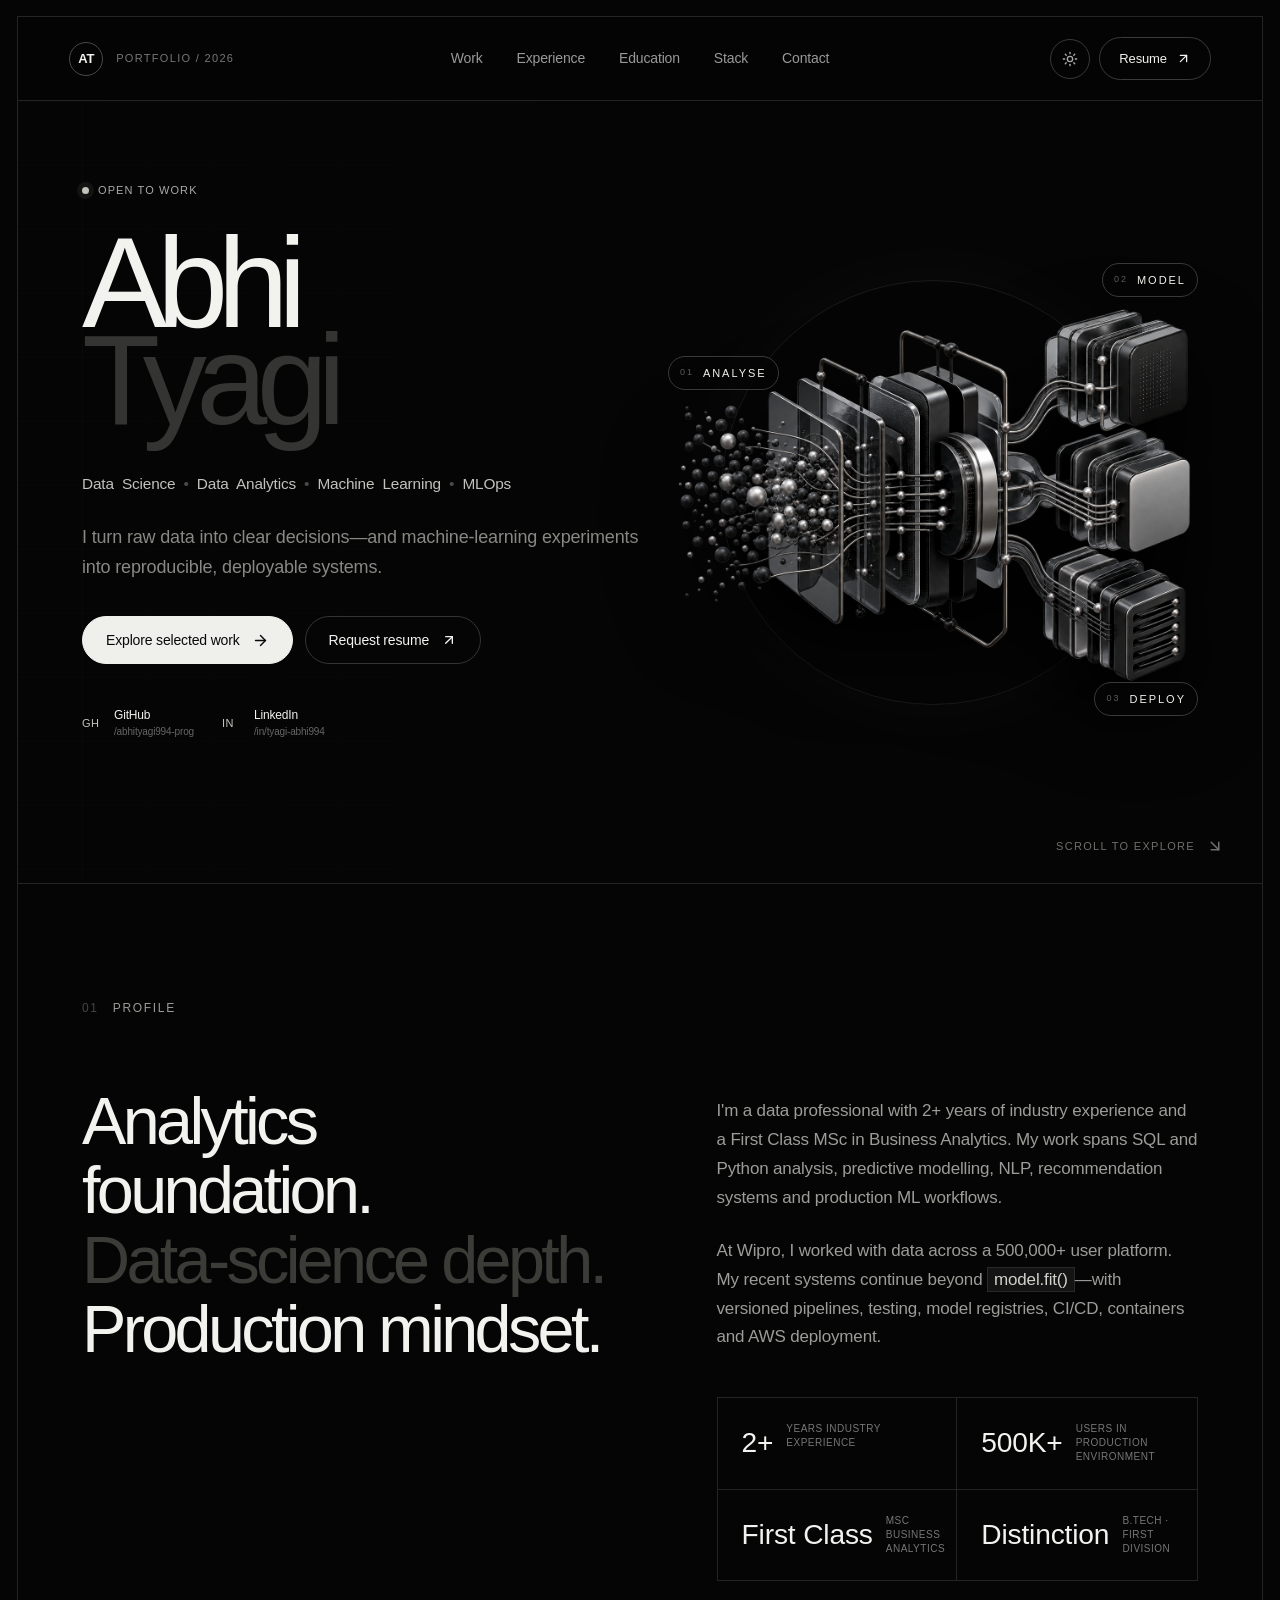
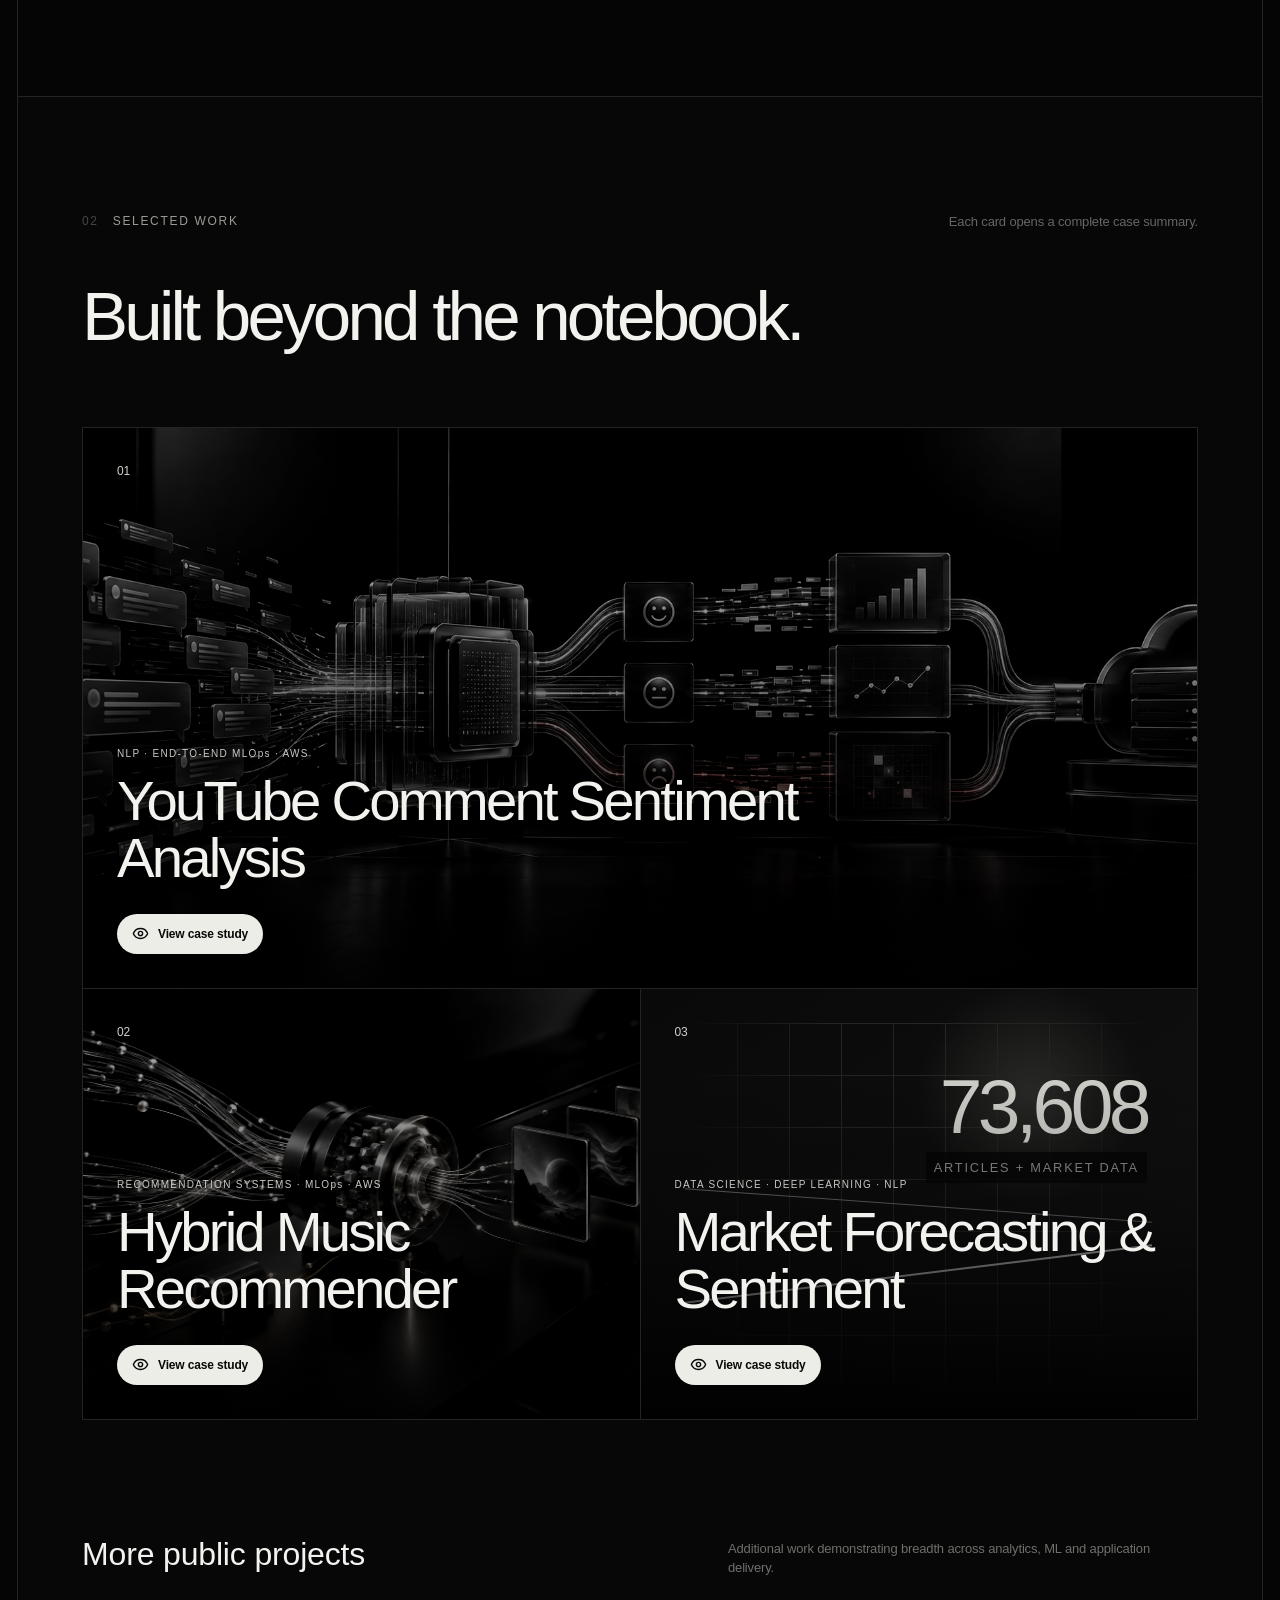
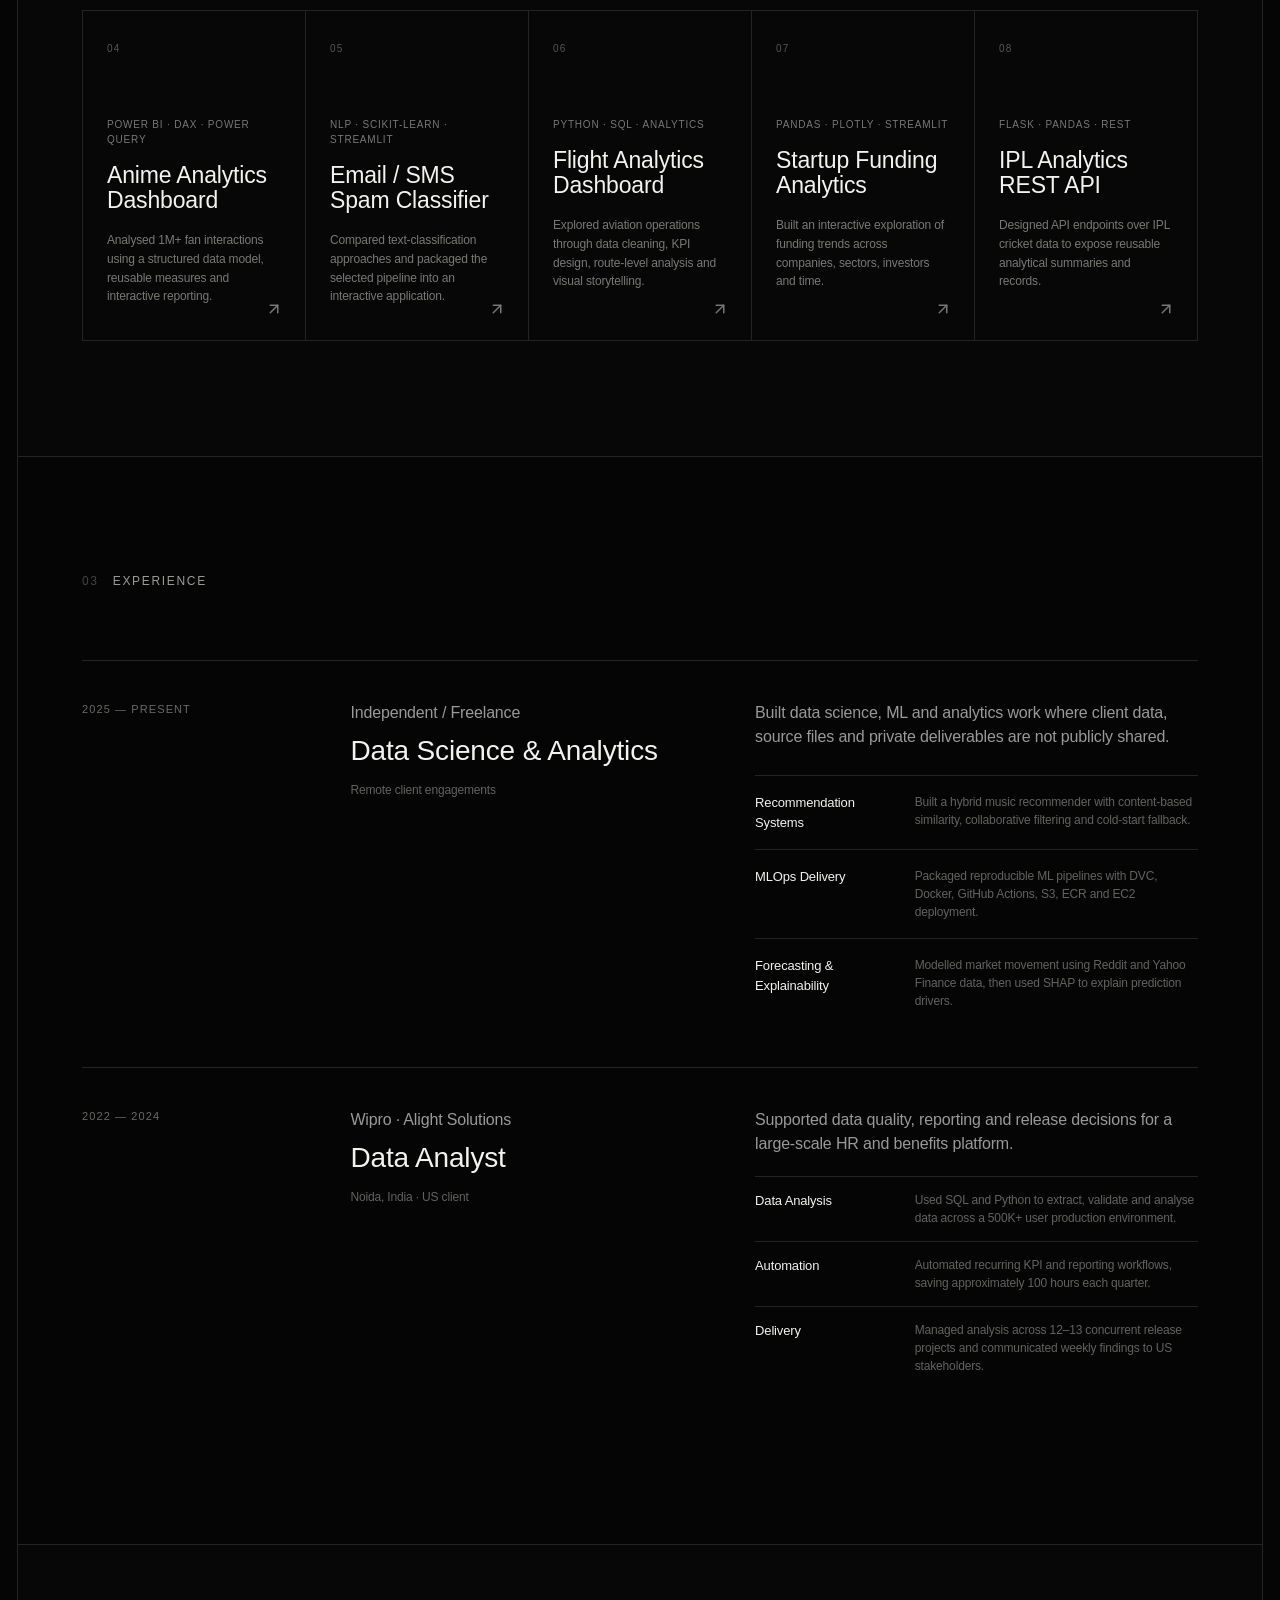
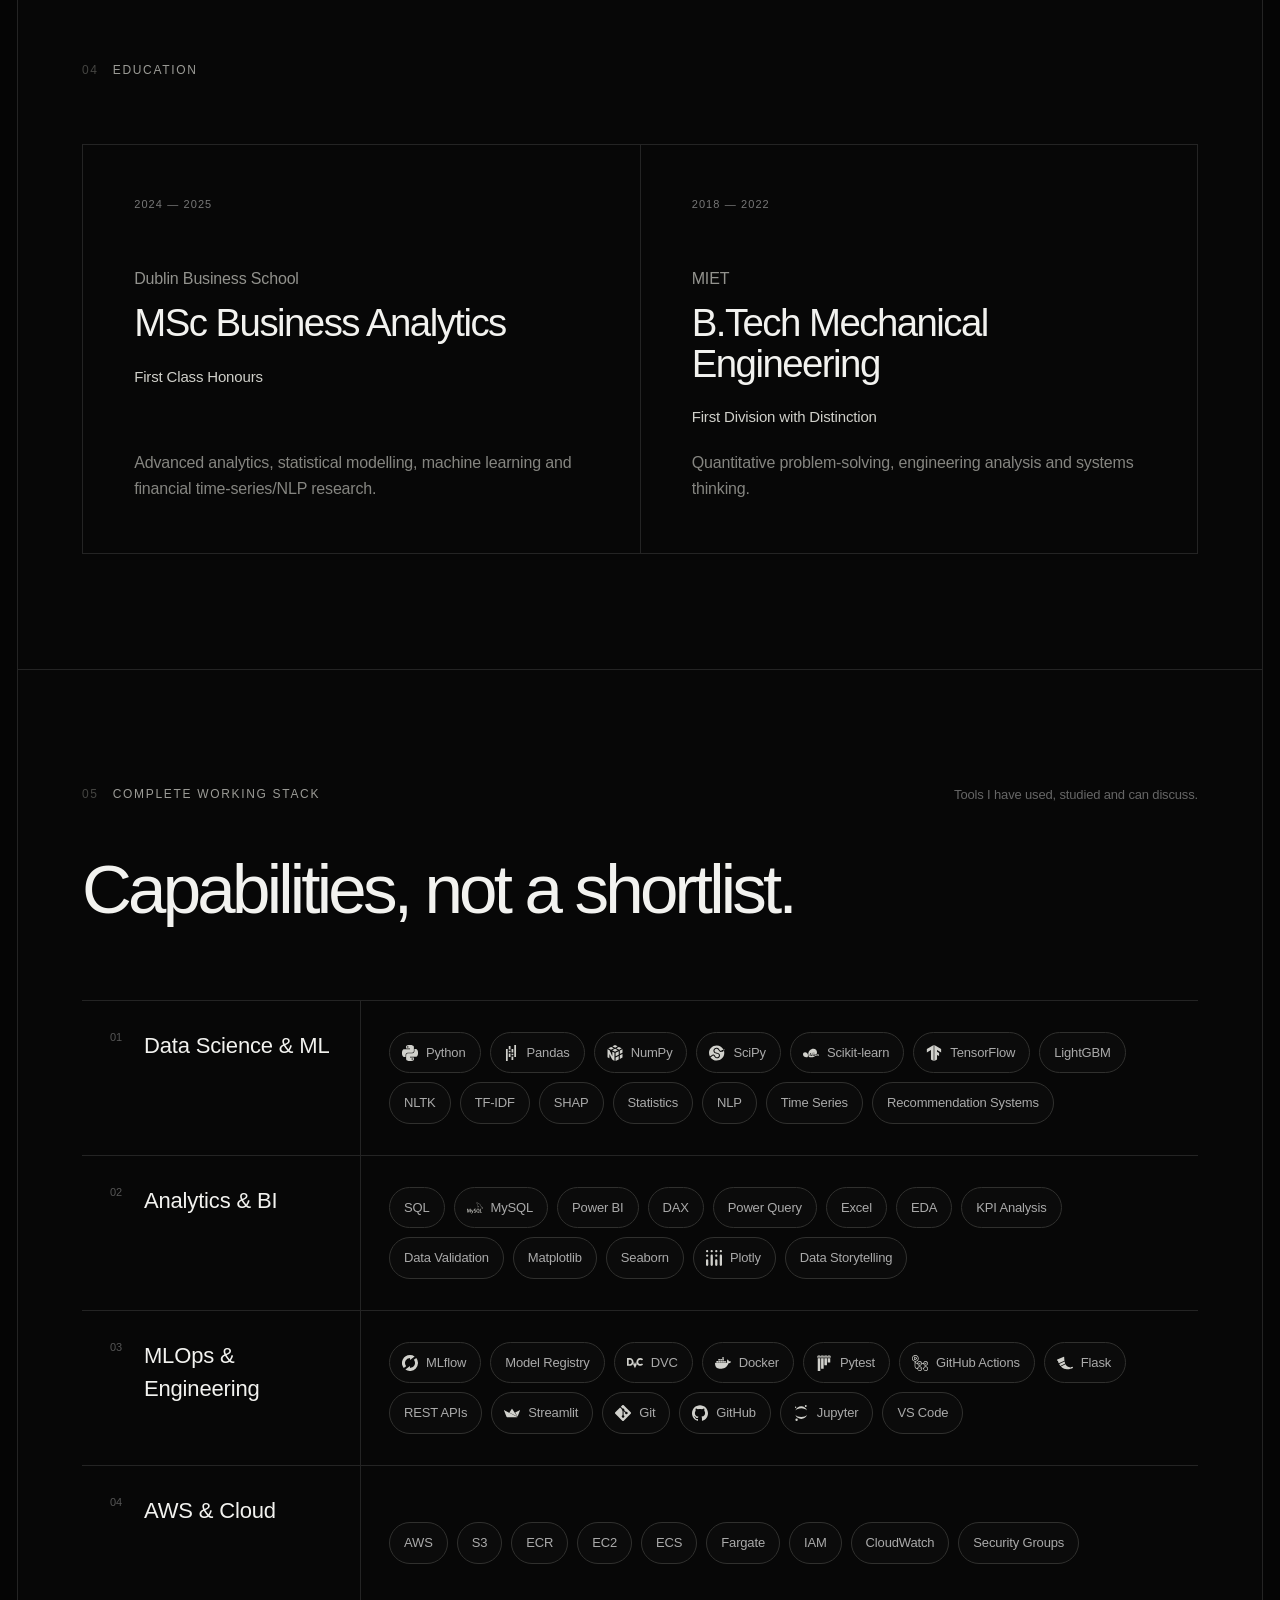
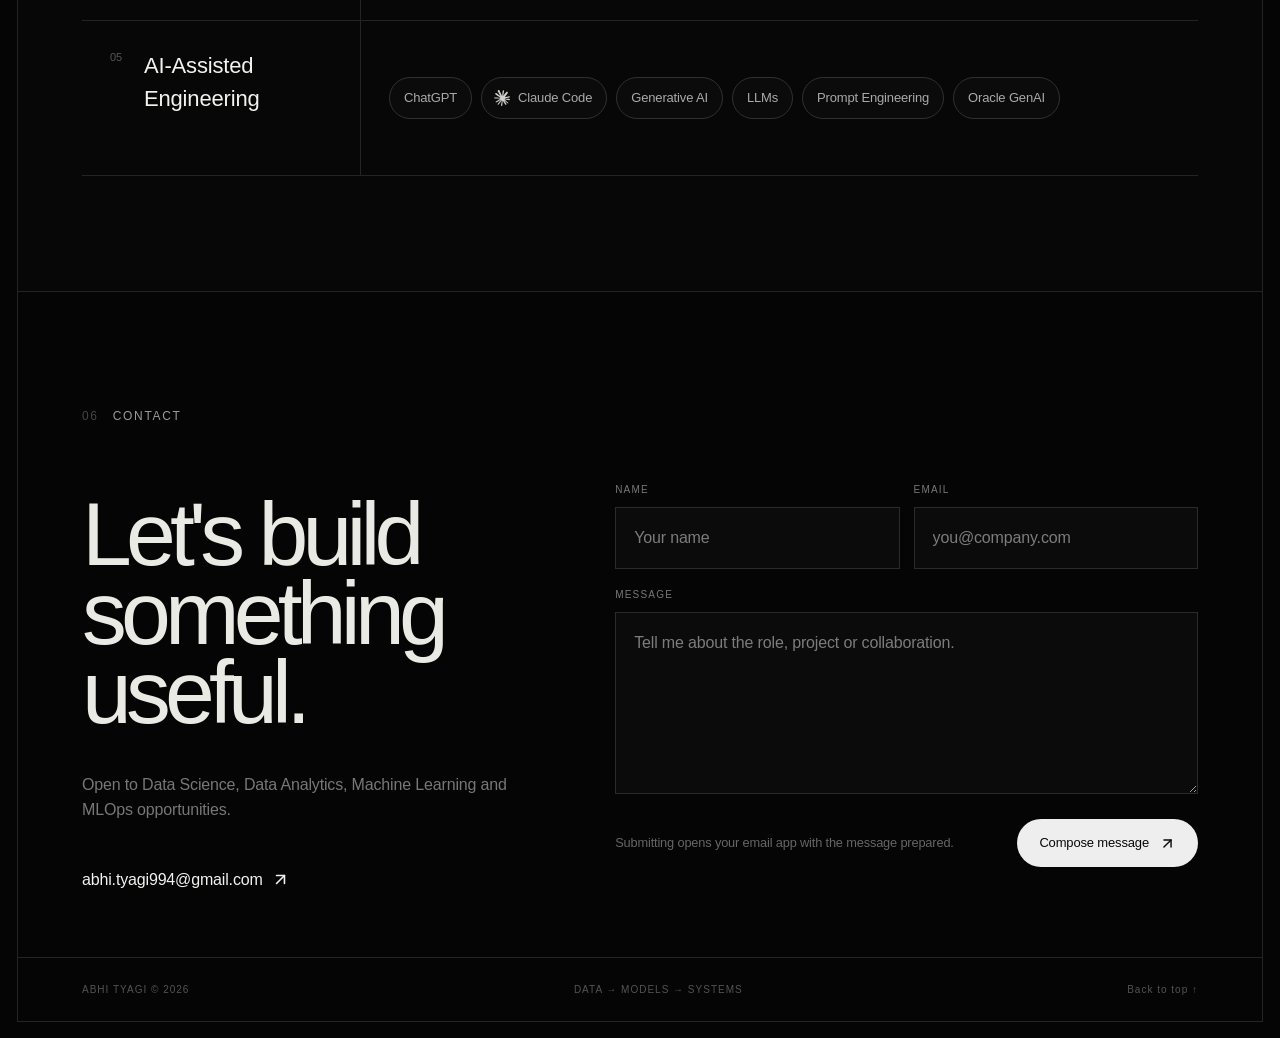
==== commit 3d3212ea: "Update freelance positioning and add Data Science resume" ====
--- a/index.html
+++ b/index.html
@@ -1,2 +1,2 @@
-<!DOCTYPE html><html lang="en"><head><meta charSet="utf-8"/><meta name="viewport" content="width=device-width, initial-scale=1"/><link rel="preload" href="/pipeline-sculpture.png" as="image"/><link rel="stylesheet" href="/_next/static/css/index.DRB6Ibq3.css" data-rsc-css-href="/_next/static/css/index.DRB6Ibq3.css" data-precedence="vite-rsc/importer-resources"/><link rel="modulepreload" fetchPriority="low" href="/_next/static/chunks/index-eCZA1tHx.js"/><script src="/_next/static/chunks/rolldown-runtime-C60lm6uB.js" type="module" async=""></script><script src="/_next/static/chunks/framework-D_rUT4EX.js" type="module" async=""></script><link rel="modulepreload" href="/_next/static/chunks/layout-segment-context-HUUZZ29_.js" crossorigin=""/><link rel="modulepreload" href="/_next/static/chunks/theme-toggle-TX71KSXI.js" crossorigin=""/><link rel="modulepreload" href="/_next/static/chunks/createLucideIcon-BrNKFXBt.js" crossorigin=""/><link rel="modulepreload" href="/_next/static/chunks/Icon-D0zGVybZ.js" crossorigin=""/><link rel="modulepreload" href="/_next/static/chunks/project-showcase-CC5E6kQ8.js" crossorigin=""/><link rel="modulepreload" href="/_next/static/chunks/arrow-up-right-CvDGuvWp.js" crossorigin=""/><link rel="modulepreload" href="/_next/static/chunks/contact-form-Lp4oypFE.js" crossorigin=""/><title>Abhi Tyagi | Data Science, Analytics, ML &amp; MLOps</title><meta name="description" content="Portfolio of Abhi Tyagi — data science, analytics, machine learning and MLOps work spanning insight, modelling and cloud deployment."/><link rel="shortcut icon" href="/favicon.svg"/><link rel="icon" href="/favicon.svg"/><script>Object.assign(((self[Symbol.for("vinext.navigationRuntime")]??={bootstrap:{routeManifest:null},functions:{}}).bootstrap.rsc??={rsc:[]}),{params:{},nav:{"pathname":"/","searchParams":[]}})</script><link rel="modulepreload" href="/_next/static/chunks/index-eCZA1tHx.js" />
-</head><body><main><div class="site-shell"><header class="nav-wrap"><a class="monogram" href="#top"><span>AT</span><em>Portfolio / 2026</em></a><nav><a href="#work">Work</a><a href="#experience">Experience</a><a href="#education">Education</a><a href="#stack">Stack</a><a href="#contact">Contact</a></nav><div class="nav-actions"><button class="theme-toggle" aria-label="Switch to light theme" title="Switch to light theme"><svg xmlns="http://www.w3.org/2000/svg" width="16" height="16" viewBox="0 0 24 24" fill="none" stroke="currentColor" stroke-width="2" stroke-linecap="round" stroke-linejoin="round" class="lucide lucide-sun" aria-hidden="true"><circle cx="12" cy="12" r="4"></circle><path d="M12 2v2"></path><path d="M12 20v2"></path><path d="m4.93 4.93 1.41 1.41"></path><path d="m17.66 17.66 1.41 1.41"></path><path d="M2 12h2"></path><path d="M20 12h2"></path><path d="m6.34 17.66-1.41 1.41"></path><path d="m19.07 4.93-1.41 1.41"></path></svg><span>Light</span></button><a class="nav-resume" href="mailto:abhi.tyagi994@gmail.com?subject=Resume request">Resume <svg xmlns="http://www.w3.org/2000/svg" width="15" height="15" viewBox="0 0 24 24" fill="none" stroke="currentColor" stroke-width="2" stroke-linecap="round" stroke-linejoin="round" class="lucide lucide-arrow-up-right" aria-hidden="true"><path d="M7 7h10v10"></path><path d="M7 17 17 7"></path></svg></a></div></header><section class="hero" id="top"><div class="hero-copy"><div class="availability"><span></span> Open to work</div><h1><span>Abhi</span><span class="muted-name">Tyagi</span></h1><p class="discipline">Data Science <i>•</i> Data Analytics <i>•</i> Machine Learning <i>•</i> MLOps</p><p class="hero-summary">I turn raw data into clear decisions—and machine-learning experiments into reproducible, deployable systems.</p><div class="hero-actions"><a class="button button-primary" href="#work">Explore selected work <svg xmlns="http://www.w3.org/2000/svg" width="17" height="17" viewBox="0 0 24 24" fill="none" stroke="currentColor" stroke-width="2" stroke-linecap="round" stroke-linejoin="round" class="lucide lucide-arrow-right" aria-hidden="true"><path d="M5 12h14"></path><path d="m12 5 7 7-7 7"></path></svg></a><a class="button" href="mailto:abhi.tyagi994@gmail.com?subject=Resume request">Request resume <svg xmlns="http://www.w3.org/2000/svg" width="16" height="16" viewBox="0 0 24 24" fill="none" stroke="currentColor" stroke-width="2" stroke-linecap="round" stroke-linejoin="round" class="lucide lucide-arrow-up-right" aria-hidden="true"><path d="M7 7h10v10"></path><path d="M7 17 17 7"></path></svg></a></div><div class="social-row"><a href="https://github.com/abhityagi994-prog" target="_blank"><b>GH</b><span>GitHub</span><small>/abhityagi994-prog</small></a><a href="https://www.linkedin.com/in/tyagi-abhi994/" target="_blank"><b>IN</b><span>LinkedIn</span><small>/in/tyagi-abhi994</small></a></div></div><div class="hero-art"><div class="art-label analyse"><b>01</b><span>ANALYSE</span></div><div class="art-label model"><b>02</b><span>MODEL</span></div><div class="art-label deploy"><b>03</b><span>DEPLOY</span></div><img src="/pipeline-sculpture.png" alt="Abstract sculpture showing data flowing through an ML pipeline"/></div><a class="scroll-cue" href="#about">Scroll to explore <svg xmlns="http://www.w3.org/2000/svg" width="18" height="18" viewBox="0 0 24 24" fill="none" stroke="currentColor" stroke-width="2" stroke-linecap="round" stroke-linejoin="round" class="lucide lucide-arrow-down-right" aria-hidden="true"><path d="m7 7 10 10"></path><path d="M17 7v10H7"></path></svg></a></section><section class="statement section" id="about"><div class="section-label"><span>01</span> Profile</div><div class="statement-body"><p class="lead">Analytics foundation.<br/><span>Data-science depth.</span><br/>Production mindset.</p><div class="about-copy"><p>I&#x27;m a data professional with 2+ years of industry experience and a First Class MSc in Business Analytics. My work spans SQL and Python analysis, predictive modelling, NLP, recommendation systems and production ML workflows.</p><p>At Wipro, I worked with data across a 500,000+ user platform. My recent systems continue beyond <code>model.fit()</code>—with versioned pipelines, testing, model registries, CI/CD, containers and AWS deployment.</p><div class="facts"><div><strong>2+</strong><span>years industry<br/>experience</span></div><div><strong>500K+</strong><span>users in production<br/>environment</span></div><div><strong>First Class</strong><span>MSc Business<br/>Analytics</span></div><div><strong>Distinction</strong><span>B.Tech · First<br/>Division</span></div></div></div></div></section><section class="work section" id="work"><div class="section-heading"><div><div class="section-label"><span>02</span> Selected work</div><h2>Built beyond the notebook.</h2></div><p>Each card opens a complete case summary.</p></div><div class="featured-grid"><button class="feature-card card-1" aria-label="View case study: YouTube Comment Sentiment Analysis" type="button" aria-haspopup="dialog" aria-expanded="false" data-state="closed" data-slot="dialog-trigger"><div class="feature-visual"><img src="/youtube-mlops.png" alt=""/><div class="card-overlay"><span class="card-number">01</span><p>NLP · END-TO-END MLOps · AWS</p><h3>YouTube Comment Sentiment Analysis</h3><div class="card-open"><svg xmlns="http://www.w3.org/2000/svg" width="17" height="17" viewBox="0 0 24 24" fill="none" stroke="currentColor" stroke-width="2" stroke-linecap="round" stroke-linejoin="round" class="lucide lucide-eye" aria-hidden="true"><path d="M2.062 12.348a1 1 0 0 1 0-.696 10.75 10.75 0 0 1 19.876 0 1 1 0 0 1 0 .696 10.75 10.75 0 0 1-19.876 0"></path><circle cx="12" cy="12" r="3"></circle></svg> View case study</div></div></div></button><button class="feature-card card-2" aria-label="View case study: Hybrid Music Recommender" type="button" aria-haspopup="dialog" aria-expanded="false" data-state="closed" data-slot="dialog-trigger"><div class="feature-visual"><img src="/music-recommender.png" alt=""/><div class="card-overlay"><span class="card-number">02</span><p>RECOMMENDATION SYSTEMS · MLOps · AWS</p><h3>Hybrid Music Recommender</h3><div class="card-open"><svg xmlns="http://www.w3.org/2000/svg" width="17" height="17" viewBox="0 0 24 24" fill="none" stroke="currentColor" stroke-width="2" stroke-linecap="round" stroke-linejoin="round" class="lucide lucide-eye" aria-hidden="true"><path d="M2.062 12.348a1 1 0 0 1 0-.696 10.75 10.75 0 0 1 19.876 0 1 1 0 0 1 0 .696 10.75 10.75 0 0 1-19.876 0"></path><circle cx="12" cy="12" r="3"></circle></svg> View case study</div></div></div></button><button class="feature-card card-3" aria-label="View case study: Market Forecasting &amp; Sentiment" type="button" aria-haspopup="dialog" aria-expanded="false" data-state="closed" data-slot="dialog-trigger"><div class="feature-visual"><div class="forecast-art" aria-hidden="true"><div class="forecast-line"></div><span>73,608</span><small>ARTICLES + MARKET DATA</small></div><div class="card-overlay"><span class="card-number">03</span><p>DATA SCIENCE · DEEP LEARNING · NLP</p><h3>Market Forecasting &amp; Sentiment</h3><div class="card-open"><svg xmlns="http://www.w3.org/2000/svg" width="17" height="17" viewBox="0 0 24 24" fill="none" stroke="currentColor" stroke-width="2" stroke-linecap="round" stroke-linejoin="round" class="lucide lucide-eye" aria-hidden="true"><path d="M2.062 12.348a1 1 0 0 1 0-.696 10.75 10.75 0 0 1 19.876 0 1 1 0 0 1 0 .696 10.75 10.75 0 0 1-19.876 0"></path><circle cx="12" cy="12" r="3"></circle></svg> View case study</div></div></div></button></div><div class="project-heading"><h3>More public projects</h3><p>Additional work demonstrating breadth across analytics, ML and application delivery.</p></div><div class="small-projects"><a href="https://github.com/abhityagi994-prog?tab=repositories" target="_blank"><span>0<!-- -->4</span><p>Power BI · DAX · Power Query</p><h4>Anime Analytics Dashboard</h4><small>Analysed 1M+ fan interactions using a structured data model, reusable measures and interactive reporting.</small><svg xmlns="http://www.w3.org/2000/svg" width="18" height="18" viewBox="0 0 24 24" fill="none" stroke="currentColor" stroke-width="2" stroke-linecap="round" stroke-linejoin="round" class="lucide lucide-arrow-up-right" aria-hidden="true"><path d="M7 7h10v10"></path><path d="M7 17 17 7"></path></svg></a><a href="https://github.com/abhityagi994-prog?tab=repositories" target="_blank"><span>0<!-- -->5</span><p>NLP · Scikit-learn · Streamlit</p><h4>Email / SMS Spam Classifier</h4><small>Compared text-classification approaches and packaged the selected pipeline into an interactive application.</small><svg xmlns="http://www.w3.org/2000/svg" width="18" height="18" viewBox="0 0 24 24" fill="none" stroke="currentColor" stroke-width="2" stroke-linecap="round" stroke-linejoin="round" class="lucide lucide-arrow-up-right" aria-hidden="true"><path d="M7 7h10v10"></path><path d="M7 17 17 7"></path></svg></a><a href="https://github.com/abhityagi994-prog?tab=repositories" target="_blank"><span>0<!-- -->6</span><p>Python · SQL · Analytics</p><h4>Flight Analytics Dashboard</h4><small>Explored aviation operations through data cleaning, KPI design, route-level analysis and visual storytelling.</small><svg xmlns="http://www.w3.org/2000/svg" width="18" height="18" viewBox="0 0 24 24" fill="none" stroke="currentColor" stroke-width="2" stroke-linecap="round" stroke-linejoin="round" class="lucide lucide-arrow-up-right" aria-hidden="true"><path d="M7 7h10v10"></path><path d="M7 17 17 7"></path></svg></a><a href="https://github.com/abhityagi994-prog?tab=repositories" target="_blank"><span>0<!-- -->7</span><p>Pandas · Plotly · Streamlit</p><h4>Startup Funding Analytics</h4><small>Built an interactive exploration of funding trends across companies, sectors, investors and time.</small><svg xmlns="http://www.w3.org/2000/svg" width="18" height="18" viewBox="0 0 24 24" fill="none" stroke="currentColor" stroke-width="2" stroke-linecap="round" stroke-linejoin="round" class="lucide lucide-arrow-up-right" aria-hidden="true"><path d="M7 7h10v10"></path><path d="M7 17 17 7"></path></svg></a><a href="https://github.com/abhityagi994-prog?tab=repositories" target="_blank"><span>0<!-- -->8</span><p>Flask · Pandas · REST</p><h4>IPL Analytics REST API</h4><small>Designed API endpoints over IPL cricket data to expose reusable analytical summaries and records.</small><svg xmlns="http://www.w3.org/2000/svg" width="18" height="18" viewBox="0 0 24 24" fill="none" stroke="currentColor" stroke-width="2" stroke-linecap="round" stroke-linejoin="round" class="lucide lucide-arrow-up-right" aria-hidden="true"><path d="M7 7h10v10"></path><path d="M7 17 17 7"></path></svg></a></div></section><section class="experience section" id="experience"><div class="section-label"><span>03</span> Experience</div><div class="timeline"><article class="freelance-role"><time>2025 — PRESENT</time><div><p>Independent / Freelance</p><h3>Data Analyst</h3><span>Remote client engagements</span></div><div class="role-copy"><p>Delivered private analytics work for clients; client data and source files are not publicly shared.</p><ul><li><strong>Hospital data system</strong><span>Structured Excel records into a relational SQL database with validation, access controls and reporting logic.</span></li><li><strong>Global indicators reporting</strong><span>Automated a public API-to-Power BI pipeline for refreshable socioeconomic reporting.</span></li><li><strong>Audience intelligence</strong><span>Modelled 1M+ interactions into an analytical dashboard for engagement and content-performance insight.</span></li></ul></div></article><article class="wipro-role"><time>2022 — 2024</time><div><p>Wipro · Alight Solutions</p><h3>Data Analyst</h3><span>Noida, India · US client</span></div><div class="role-copy"><p>Supported data quality, reporting and release decisions for a large-scale HR and benefits platform.</p><ul><li><strong>Data analysis</strong><span>Used SQL and Python to extract, validate and analyse data across a 500K+ user production environment.</span></li><li><strong>Automation</strong><span>Automated recurring KPI and reporting workflows, saving approximately 100 hours each quarter.</span></li><li><strong>Delivery</strong><span>Managed analysis across 12–13 concurrent release projects and communicated weekly findings to US stakeholders.</span></li></ul></div></article></div></section><section class="education section" id="education"><div class="section-label"><span>04</span> Education</div><div class="education-grid"><article><time>2024 — 2025</time><p>Dublin Business School</p><h3>MSc Business Analytics</h3><strong>First Class Honours</strong><span>Advanced analytics, statistical modelling, machine learning and financial time-series/NLP research.</span></article><article><time>2018 — 2022</time><p>MIET</p><h3>B.Tech Mechanical Engineering</h3><strong>First Division with Distinction</strong><span>Quantitative problem-solving, engineering analysis and systems thinking.</span></article></div></section><section class="stack-section section" id="stack"><div class="section-heading"><div><div class="section-label"><span>05</span> Complete working stack</div><h2>Capabilities, not a shortlist.</h2></div><p>Tools I have used, studied and can discuss.</p></div><div class="stack-groups"><article><div><span>0<!-- -->1</span><h3>Data Science &amp; ML</h3></div><ul><li class="tech-pill has-logo"><svg stroke="currentColor" fill="currentColor" stroke-width="0" role="img" viewBox="0 0 24 24" aria-hidden="true" height="1em" width="1em" xmlns="http://www.w3.org/2000/svg"><path d="M14.25.18l.9.2.73.26.59.3.45.32.34.34.25.34.16.33.1.3.04.26.02.2-.01.13V8.5l-.05.63-.13.55-.21.46-.26.38-.3.31-.33.25-.35.19-.35.14-.33.1-.3.07-.26.04-.21.02H8.77l-.69.05-.59.14-.5.22-.41.27-.33.32-.27.35-.2.36-.15.37-.1.35-.07.32-.04.27-.02.21v3.06H3.17l-.21-.03-.28-.07-.32-.12-.35-.18-.36-.26-.36-.36-.35-.46-.32-.59-.28-.73-.21-.88-.14-1.05-.05-1.23.06-1.22.16-1.04.24-.87.32-.71.36-.57.4-.44.42-.33.42-.24.4-.16.36-.1.32-.05.24-.01h.16l.06.01h8.16v-.83H6.18l-.01-2.75-.02-.37.05-.34.11-.31.17-.28.25-.26.31-.23.38-.2.44-.18.51-.15.58-.12.64-.1.71-.06.77-.04.84-.02 1.27.05zm-6.3 1.98l-.23.33-.08.41.08.41.23.34.33.22.41.09.41-.09.33-.22.23-.34.08-.41-.08-.41-.23-.33-.33-.22-.41-.09-.41.09zm13.09 3.95l.28.06.32.12.35.18.36.27.36.35.35.47.32.59.28.73.21.88.14 1.04.05 1.23-.06 1.23-.16 1.04-.24.86-.32.71-.36.57-.4.45-.42.33-.42.24-.4.16-.36.09-.32.05-.24.02-.16-.01h-8.22v.82h5.84l.01 2.76.02.36-.05.34-.11.31-.17.29-.25.25-.31.24-.38.2-.44.17-.51.15-.58.13-.64.09-.71.07-.77.04-.84.01-1.27-.04-1.07-.14-.9-.2-.73-.25-.59-.3-.45-.33-.34-.34-.25-.34-.16-.33-.1-.3-.04-.25-.02-.2.01-.13v-5.34l.05-.64.13-.54.21-.46.26-.38.3-.32.33-.24.35-.2.35-.14.33-.1.3-.06.26-.04.21-.02.13-.01h5.84l.69-.05.59-.14.5-.21.41-.28.33-.32.27-.35.2-.36.15-.36.1-.35.07-.32.04-.28.02-.21V6.07h2.09l.14.01zm-6.47 14.25l-.23.33-.08.41.08.41.23.33.33.23.41.08.41-.08.33-.23.23-.33.08-.41-.08-.41-.23-.33-.33-.23-.41-.08-.41.08z"></path></svg><span>Python</span></li><li class="tech-pill has-logo"><svg stroke="currentColor" fill="currentColor" stroke-width="0" role="img" viewBox="0 0 24 24" aria-hidden="true" height="1em" width="1em" xmlns="http://www.w3.org/2000/svg"><path d="M16.922 0h2.623v18.104h-2.623zm-4.126 12.94h2.623v2.57h-2.623zm0-7.037h2.623v5.446h-2.623zm0 11.197h2.623v5.446h-2.623zM4.456 5.896h2.622V24H4.455zm4.213 2.559h2.623v2.57H8.67zm0 4.151h2.623v5.447H8.67zm0-11.187h2.623v5.446H8.67Z"></path></svg><span>Pandas</span></li><li class="tech-pill has-logo"><svg stroke="currentColor" fill="currentColor" stroke-width="0" role="img" viewBox="0 0 24 24" aria-hidden="true" height="1em" width="1em" xmlns="http://www.w3.org/2000/svg"><path d="M10.315 4.876L6.3048 2.8517l-4.401 2.1965 4.1186 2.0683zm1.8381.9277l4.2045 2.1223-4.3622 2.1906-4.125-2.0718zm5.6153-2.9213l4.3193 2.1658-3.863 1.9402-4.2131-2.1252zm-1.859-.9329L12.021 0 8.1742 1.9193l4.0068 2.0208zm-3.0401 16.7443V24l4.7107-2.3507-.0053-5.3085zm4.7037-4.2057l-.0052-5.2528-4.6985 2.3356v5.2546zm5.6553-.9845v5.327l-4.0178 2.0052-.0029-5.3028zm0-1.8626V6.4214l-4.0253 2.001.0034 5.2633zM11.2062 11.571L8.0333 9.9756v6.895s-3.8804-8.2564-4.2399-8.998c-.0463-.0957-.2371-.2007-.2858-.2262C2.8118 7.2812.773 6.2485.773 6.2485V18.43l2.8204 1.5076v-6.3674s3.8392 7.3775 3.878 7.458c.0389.0807.4245.8582.8362 1.1314.5485.363 2.8992 1.7766 2.8992 1.7766z"></path></svg><span>NumPy</span></li><li class="tech-pill has-logo"><svg stroke="currentColor" fill="currentColor" stroke-width="0" role="img" viewBox="0 0 24 24" aria-hidden="true" height="1em" width="1em" xmlns="http://www.w3.org/2000/svg"><path d="M15.697 13.496c-.784-1.072-1.982-1.519-3.694-1.88l-1.592-.375-1.201-.515c-.631-.446-1.17-1.634-1.017-2.681a3 3 0 0 1 3.386-2.526 2.962 2.962 0 0 1 1.962 1.155L15.35 9.05c1.033 1.33 2.195 1.727 3.459 1.098l.637-.27a.22.22 0 0 1 .278.087l.127.19a.311.311 0 0 0 .156.131.326.326 0 0 0 .33-.058l1.467-1.384c.257-.22.182-.422.182-.422l-.354-.806s-.097-.193-.431-.149l-1.968.181a.327.327 0 0 0-.27.411l.071.227c.014.047.014.1-.005.148a.219.219 0 0 1-.124.125l-.556.235c-.582.341-1.244.123-1.686-.417l-.505-.67-1.438-1.91a4.421 4.421 0 0 0-2.929-1.72C9.355 3.733 7.095 5.42 6.741 7.84c-.179 1.22.187 2.375.855 3.302.485.674 1.373 1.06 1.854 1.18l1.262.36 1.208.277c.166.04.634.155.91.255.256.092.845.31 1.324.701.572.582.875 1.413.746 2.284a2.744 2.744 0 0 1-4.897 1.255l-1.726-2.292a2.294 2.294 0 0 0-1.514-.89 2.31 2.31 0 0 0-1.708.439l-3.632 2.71A11.002 11.002 0 0 1 0 12C0 5.798 5.133.768 11.465.768c4.715 0 8.761 2.788 10.523 6.77l.581-.27.393-1.072.411.144-.353.96.98.337-.148.402-1.095-.382-.603.277c.5 1.262.778 2.632.778 4.066 0 6.203-5.135 11.232-11.467 11.232a11.526 11.526 0 0 1-9.26-4.61l3.721-2.788a.855.855 0 0 1 1.163.19l1.826 2.455a4.186 4.186 0 0 0 2.673 1.502c2.302.322 4.439-1.273 4.773-3.563a4.14 4.14 0 0 0-.664-2.922"></path></svg><span>SciPy</span></li><li class="tech-pill has-logo"><svg stroke="currentColor" fill="currentColor" stroke-width="0" role="img" viewBox="0 0 24 24" aria-hidden="true" height="1em" width="1em" xmlns="http://www.w3.org/2000/svg"><path d="M15.601 5.53c-1.91.035-3.981.91-5.63 2.56-2.93 2.93-2.083 8.53-1.088 9.525.805.804 6.595 1.843 9.526-1.088a9.74 9.74 0 0 0 .584-.643c.043-.292.205-.66.489-1.106a1.848 1.848 0 0 1-.537.176c-.144.265-.37.55-.676.855-.354.335-.607.554-.76.656a.795.795 0 0 1-.437.152c-.35 0-.514-.308-.494-.924-.22.316-.425.549-.612.7a.914.914 0 0 1-.578.224c-.194 0-.36-.09-.496-.273a1.03 1.03 0 0 1-.193-.507 4.016 4.016 0 0 1-.726.583c-.224.132-.47.197-.74.197-.3 0-.543-.096-.727-.288a.978.978 0 0 1-.257-.524v.004c-.3.276-.564.48-.79.611a1.295 1.295 0 0 1-.649.197.693.693 0 0 1-.571-.275c-.145-.183-.218-.43-.218-.739 0-.464.101-1.02.302-1.67.201-.65.445-1.25.733-1.797l.842-.312a.21.21 0 0 1 .06-.013c.063 0 .116.047.157.14.04.095.061.221.061.38 0 .451-.104.888-.312 1.31-.207.422-.532.873-.974 1.352-.018.23-.027.388-.027.474 0 .193.036.345.106.458.071.113.165.169.282.169a.71.71 0 0 0 .382-.13c.132-.084.333-.26.602-.523.028-.418.187-.798.482-1.142.324-.38.685-.569 1.08-.569.206 0 .37.054.494.16a.524.524 0 0 1 .186.417c0 .458-.486.829-1.459 1.114.088.43.32.646.693.646a.807.807 0 0 0 .417-.117c.129-.076.321-.243.575-.497.032-.252.118-.495.259-.728.182-.3.416-.544.701-.73.285-.185.537-.278.756-.278.276 0 .47.127.58.381l.677-.374h.186l-.292.971c-.15.488-.226.823-.226 1.004 0 .19.067.285.202.285.086 0 .181-.045.285-.137.104-.092.25-.232.437-.42v.001c.143-.155.274-.32.392-.494-.19-.084-.285-.21-.285-.375 0-.17.058-.352.174-.545.116-.194.275-.29.479-.29.172 0 .258.088.258.265 0 .139-.05.338-.149.596.367-.04.687-.32.961-.842l.228-.01c1.059-2.438.828-5.075-.83-6.732-1.019-1.02-2.408-1.5-3.895-1.471zm4.725 8.203a8.938 8.938 0 0 1-1.333 2.151 1.09 1.09 0 0 0-.012.147c0 .168.047.309.14.423.092.113.206.17.34.17.296 0 .714-.264 1.254-.787-.001.04-.003.08-.003.121 0 .146.012.368.036.666l.733-.172c0-.2.003-.357.01-.474.01-.157.033-.33.066-.517.02-.11.07-.216.152-.315l.186-.216a5.276 5.276 0 0 1 .378-.397c.062-.055.116-.099.162-.13a.26.26 0 0 1 .123-.046c.055 0 .083.035.083.106 0 .07-.052.236-.156.497-.194.486-.292.848-.292 1.084 0 .175.046.314.136.418a.45.45 0 0 0 .358.155c.365 0 .803-.269 1.313-.808v-.381c-.361.426-.623.64-.784.64-.109 0-.163-.067-.163-.2 0-.1.065-.316.195-.65.19-.486.285-.836.285-1.048a.464.464 0 0 0-.112-.319.36.36 0 0 0-.282-.127c-.165 0-.354.077-.567.233-.213.156-.5.436-.863.84.053-.262.165-.622.335-1.08l-.809.156a6.54 6.54 0 0 0-.399 1.074c-.04.156-.07.316-.092.48a7.447 7.447 0 0 1-.49.45.38.38 0 0 1-.229.08.208.208 0 0 1-.174-.082.352.352 0 0 1-.064-.222c0-.1.019-.214.056-.343.038-.13.12-.373.249-.731l.308-.849zm-17.21-2.927c-.863-.016-1.67.263-2.261.854-1.352 1.352-1.07 3.827.631 5.527 1.7 1.701 4.95 1.21 5.527.632.467-.466 1.07-3.827-.631-5.527-.957-.957-2.158-1.465-3.267-1.486zm12.285.358h.166v.21H15.4zm.427 0h.166v.865l.46-.455h.195l-.364.362.428.684h-.198l-.357-.575-.164.166v.41h-.166zm1.016 0h.166v.21h-.166zm.481.122h.166v.288h.172v.135h-.172v.717c0 .037.006.062.02.075.012.013.037.02.074.02a.23.23 0 0 0 .078-.01v.141a.802.802 0 0 1-.136.014.23.23 0 0 1-.15-.043.15.15 0 0 1-.052-.123v-.79h-.141v-.136h.141zm-3.562.258c.081 0 .15.012.207.038.057.024.1.061.13.11s.045.106.045.173h-.176c-.006-.111-.075-.167-.208-.167a.285.285 0 0 0-.164.041.134.134 0 0 0-.06.117c0 .035.015.065.045.088.03.024.08.044.15.06l.16.039a.47.47 0 0 1 .224.105c.047.046.07.108.07.186a.3.3 0 0 1-.052.175.327.327 0 0 1-.152.116.585.585 0 0 1-.226.041c-.136 0-.24-.03-.309-.088-.069-.059-.105-.149-.109-.269h.176c.004.037.01.065.017.084a.166.166 0 0 0 .034.054c.044.043.112.065.204.065a.31.31 0 0 0 .177-.045.139.139 0 0 0 .067-.119.116.116 0 0 0-.038-.09.287.287 0 0 0-.124-.055l-.156-.038a1.248 1.248 0 0 1-.159-.05.359.359 0 0 1-.098-.061.22.22 0 0 1-.058-.083.32.32 0 0 1-.016-.108c0-.096.036-.174.109-.232a.45.45 0 0 1 .29-.087zm1.035 0a.46.46 0 0 1 .202.043.351.351 0 0 1 .187.212.577.577 0 0 1 .023.126h-.168a.256.256 0 0 0-.078-.168.242.242 0 0 0-.17-.06.248.248 0 0 0-.155.05.306.306 0 0 0-.1.144.662.662 0 0 0-.034.224.58.58 0 0 0 .035.214.299.299 0 0 0 .101.135.261.261 0 0 0 .157.048c.142 0 .227-.084.256-.252h.167a.519.519 0 0 1-.065.22.35.35 0 0 1-.146.138.464.464 0 0 1-.216.048.448.448 0 0 1-.246-.066.441.441 0 0 1-.161-.192.703.703 0 0 1-.057-.293c0-.085.01-.163.032-.233a.522.522 0 0 1 .095-.182.403.403 0 0 1 .15-.117.453.453 0 0 1 .191-.04zm.603.03h.166v1.046H15.4zm1.443 0h.166v1.046h-.166zm-5.05.618c-.08 0-.2.204-.356.611-.155.407-.308.977-.459 1.71.281-.312.509-.662.683-1.05.175-.387.262-.72.262-.999a.455.455 0 0 0-.036-.197c-.025-.05-.056-.075-.093-.075zm4.662 1.797c-.221 0-.431.188-.629.563-.197.376-.296.722-.296 1.038 0 .12.029.216.088.29a.273.273 0 0 0 .223.111c.221 0 .43-.188.625-.565.196-.377.294-.725.294-1.043a.457.457 0 0 0-.083-.29.269.269 0 0 0-.222-.104zm-2.848.007c-.146 0-.285.11-.417.333-.133.222-.2.51-.2.866.566-.159.849-.452.849-.881 0-.212-.077-.318-.232-.318Z"></path></svg><span>Scikit-learn</span></li><li class="tech-pill has-logo"><svg stroke="currentColor" fill="currentColor" stroke-width="0" role="img" viewBox="0 0 24 24" aria-hidden="true" height="1em" width="1em" xmlns="http://www.w3.org/2000/svg"><path d="M1.292 5.856L11.54 0v24l-4.095-2.378V7.603l-6.168 3.564.015-5.31zm21.43 5.311l-.014-5.31L12.46 0v24l4.095-2.378V14.87l3.092 1.788-.018-4.618-3.074-1.756V7.603l6.168 3.564z"></path></svg><span>TensorFlow</span></li><li class="tech-pill"><span>LightGBM</span></li><li class="tech-pill"><span>NLTK</span></li><li class="tech-pill"><span>TF-IDF</span></li><li class="tech-pill"><span>SHAP</span></li><li class="tech-pill"><span>Statistics</span></li><li class="tech-pill"><span>NLP</span></li><li class="tech-pill"><span>Time Series</span></li><li class="tech-pill"><span>Recommendation Systems</span></li></ul></article><article><div><span>0<!-- -->2</span><h3>Analytics &amp; BI</h3></div><ul><li class="tech-pill"><span>SQL</span></li><li class="tech-pill has-logo"><svg stroke="currentColor" fill="currentColor" stroke-width="0" role="img" viewBox="0 0 24 24" aria-hidden="true" height="1em" width="1em" xmlns="http://www.w3.org/2000/svg"><path d="M16.405 5.501c-.115 0-.193.014-.274.033v.013h.014c.054.104.146.18.214.273.054.107.1.214.154.32l.014-.015c.094-.066.14-.172.14-.333-.04-.047-.046-.094-.08-.14-.04-.067-.126-.1-.18-.153zM5.77 18.695h-.927a50.854 50.854 0 00-.27-4.41h-.008l-1.41 4.41H2.45l-1.4-4.41h-.01a72.892 72.892 0 00-.195 4.41H0c.055-1.966.192-3.81.41-5.53h1.15l1.335 4.064h.008l1.347-4.064h1.095c.242 2.015.384 3.86.428 5.53zm4.017-4.08c-.378 2.045-.876 3.533-1.492 4.46-.482.716-1.01 1.073-1.583 1.073-.153 0-.34-.046-.566-.138v-.494c.11.017.24.026.386.026.268 0 .483-.075.647-.222.197-.18.295-.382.295-.605 0-.155-.077-.47-.23-.944L6.23 14.615h.91l.727 2.36c.164.536.233.91.205 1.123.4-1.064.678-2.227.835-3.483zm12.325 4.08h-2.63v-5.53h.885v4.85h1.745zm-3.32.135l-1.016-.5c.09-.076.177-.158.255-.25.433-.506.648-1.258.648-2.253 0-1.83-.718-2.746-2.155-2.746-.704 0-1.254.232-1.65.697-.43.508-.646 1.256-.646 2.245 0 .972.19 1.686.574 2.14.35.41.877.615 1.583.615.264 0 .506-.033.725-.098l1.325.772.36-.622zM15.5 17.588c-.225-.36-.337-.94-.337-1.736 0-1.393.424-2.09 1.27-2.09.443 0 .77.167.977.5.224.362.336.936.336 1.723 0 1.404-.424 2.108-1.27 2.108-.445 0-.77-.167-.978-.5zm-1.658-.425c0 .47-.172.856-.516 1.156-.344.3-.803.45-1.384.45-.543 0-1.064-.172-1.573-.515l.237-.476c.438.22.833.328 1.19.328.332 0 .593-.073.783-.22a.754.754 0 00.3-.615c0-.33-.23-.61-.648-.845-.388-.213-1.163-.657-1.163-.657-.422-.307-.632-.636-.632-1.177 0-.45.157-.81.47-1.085.315-.278.72-.415 1.22-.415.512 0 .98.136 1.4.41l-.213.476a2.726 2.726 0 00-1.064-.23c-.283 0-.502.068-.654.206a.685.685 0 00-.248.524c0 .328.234.61.666.85.393.215 1.187.67 1.187.67.433.305.648.63.648 1.168zm9.382-5.852c-.535-.014-.95.04-1.297.188-.1.04-.26.04-.274.167.055.053.063.14.11.214.08.134.218.313.346.407.14.11.28.216.427.31.26.16.555.255.81.416.145.094.293.213.44.313.073.05.12.14.214.172v-.02c-.046-.06-.06-.147-.105-.214-.067-.067-.134-.127-.2-.193a3.223 3.223 0 00-.695-.675c-.214-.146-.682-.35-.77-.595l-.013-.014c.146-.013.32-.066.46-.106.227-.06.435-.047.67-.106.106-.027.213-.06.32-.094v-.06c-.12-.12-.21-.283-.334-.395a8.867 8.867 0 00-1.104-.823c-.21-.134-.476-.22-.697-.334-.08-.04-.214-.06-.26-.127-.12-.146-.19-.34-.275-.514a17.69 17.69 0 01-.547-1.163c-.12-.262-.193-.523-.34-.763-.69-1.137-1.437-1.826-2.586-2.5-.247-.14-.543-.2-.856-.274-.167-.008-.334-.02-.5-.027-.11-.047-.216-.174-.31-.235-.38-.24-1.364-.76-1.644-.072-.18.434.267.862.422 1.082.115.153.26.328.34.5.047.116.06.235.107.356.106.294.207.622.347.897.073.14.153.287.247.413.054.073.146.107.167.227-.094.136-.1.334-.154.5-.24.757-.146 1.693.194 2.25.107.166.362.534.703.393.3-.12.234-.5.32-.835.02-.08.007-.133.048-.187v.015c.094.188.188.367.274.555.206.328.566.668.867.895.16.12.287.328.487.402v-.02h-.015c-.043-.058-.1-.086-.154-.133a3.445 3.445 0 01-.35-.4 8.76 8.76 0 01-.747-1.218c-.11-.21-.202-.436-.29-.643-.04-.08-.04-.2-.107-.24-.1.146-.247.273-.32.453-.127.288-.14.642-.188 1.01-.027.007-.014 0-.027.014-.214-.052-.287-.274-.367-.46-.2-.475-.233-1.238-.06-1.785.047-.14.247-.582.167-.716-.042-.127-.174-.2-.247-.303a2.478 2.478 0 01-.24-.427c-.16-.374-.24-.788-.414-1.162-.08-.173-.22-.354-.334-.513-.127-.18-.267-.307-.368-.52-.033-.073-.08-.194-.027-.274.014-.054.042-.075.094-.09.088-.072.335.022.422.062.247.1.455.194.662.334.094.066.195.193.315.226h.14c.214.047.455.014.655.073.355.114.675.28.962.46a5.953 5.953 0 012.085 2.286c.08.154.115.295.188.455.14.33.313.663.455.982.14.315.275.636.476.897.1.14.502.213.682.286.133.06.34.115.46.188.23.14.454.3.67.454.11.076.443.243.463.378z"></path></svg><span>MySQL</span></li><li class="tech-pill"><span>Power BI</span></li><li class="tech-pill"><span>DAX</span></li><li class="tech-pill"><span>Power Query</span></li><li class="tech-pill"><span>Excel</span></li><li class="tech-pill"><span>EDA</span></li><li class="tech-pill"><span>KPI Analysis</span></li><li class="tech-pill"><span>Data Validation</span></li><li class="tech-pill"><span>Matplotlib</span></li><li class="tech-pill"><span>Seaborn</span></li><li class="tech-pill has-logo"><svg stroke="currentColor" fill="currentColor" stroke-width="0" role="img" viewBox="0 0 24 24" aria-hidden="true" height="1em" width="1em" xmlns="http://www.w3.org/2000/svg"><path d="M1.713.002A1.713 1.713 0 0 0 0 1.715a1.713 1.713 0 0 0 1.713 1.713 1.713 1.713 0 0 0 1.714-1.713A1.713 1.713 0 0 0 1.713.002Zm6.861 0a1.713 1.713 0 0 0-1.713 1.713 1.713 1.713 0 0 0 1.713 1.713 1.713 1.713 0 0 0 1.713-1.713A1.713 1.713 0 0 0 8.574.002Zm6.857 0a1.713 1.713 0 0 0-1.714 1.713 1.713 1.713 0 0 0 1.714 1.713 1.713 1.713 0 0 0 1.713-1.713A1.713 1.713 0 0 0 15.431.002zm6.856 0a1.713 1.713 0 0 0-1.713 1.713 1.713 1.713 0 0 0 1.713 1.713A1.713 1.713 0 0 0 24 1.715 1.713 1.713 0 0 0 22.287.002ZM1.713 6.859A1.713 1.713 0 0 0 0 8.572a1.713 1.713 0 0 0 1.713 1.713 1.713 1.713 0 0 0 1.714-1.713A1.713 1.713 0 0 0 1.713 6.86Zm6.861 0c-.948 0-1.713.765-1.713 1.713v13.713c0 .947.765 1.713 1.713 1.713.948 0 1.713-.766 1.713-1.713V8.572c0-.948-.765-1.713-1.713-1.713zm6.857 0a1.713 1.713 0 0 0-1.714 1.713 1.713 1.713 0 0 0 1.714 1.713 1.713 1.713 0 0 0 1.713-1.713 1.713 1.713 0 0 0-1.713-1.713zm6.856 0c-.947 0-1.713.765-1.713 1.713v13.713c0 .947.766 1.713 1.713 1.713.948 0 1.713-.766 1.713-1.713V8.572c0-.948-.765-1.713-1.713-1.713zM1.713 13.715C.766 13.715 0 14.48 0 15.428v6.857c0 .947.766 1.713 1.713 1.713.948 0 1.714-.766 1.714-1.713v-6.857c0-.948-.766-1.713-1.714-1.713zm13.718 0c-.948 0-1.714.765-1.714 1.713v6.857c0 .947.766 1.713 1.714 1.713.947 0 1.713-.766 1.713-1.713v-6.857c0-.948-.766-1.713-1.713-1.713z"></path></svg><span>Plotly</span></li><li class="tech-pill"><span>Data Storytelling</span></li></ul></article><article><div><span>0<!-- -->3</span><h3>MLOps &amp; Engineering</h3></div><ul><li class="tech-pill has-logo"><svg stroke="currentColor" fill="currentColor" stroke-width="0" role="img" viewBox="0 0 24 24" aria-hidden="true" height="1em" width="1em" xmlns="http://www.w3.org/2000/svg"><path d="M11.883.002a12.044 12.044 0 0 0-9.326 19.463l3.668-2.694A7.573 7.573 0 0 1 12.043 4.45v2.867l6.908-5.14A12.012 12.012 0 0 0 11.883.002zm9.562 4.533L17.777 7.23a7.573 7.573 0 0 1-5.818 12.322v-2.867l-6.908 5.14a12.046 12.046 0 0 0 16.394-17.29z"></path></svg><span>MLflow</span></li><li class="tech-pill"><span>Model Registry</span></li><li class="tech-pill has-logo"><svg stroke="currentColor" fill="currentColor" stroke-width="0" role="img" viewBox="0 0 24 24" aria-hidden="true" height="1em" width="1em" xmlns="http://www.w3.org/2000/svg"><path d="M0 4.935a.295.295 0 0 1 .09-.223.256.256 0 0 1 .201-.092h3.921c1.608.122 2.808.582 3.912 1.716 1.11 1.135 1.551 2.422 1.692 4.078.135 1.594-.516 2.974-1.62 4.108a5.42 5.42 0 0 1-1.818 1.28 5.316 5.316 0 0 1-2.166.431H.292a.28.28 0 0 1-.202-.092.315.315 0 0 1-.069-.104.322.322 0 0 1-.02-.123V4.935Zm2.508 8.84H4.05c.9 0 1.65-.326 2.244-.973a3.403 3.403 0 0 0 .891-2.39c0-.942-.3-1.737-.89-2.383a2.935 2.935 0 0 0-1.02-.734 2.88 2.88 0 0 0-1.225-.238H2.508zm12.064.062a.32.32 0 0 1 .028.311l-2.324 5.056c-.063.122-.153.18-.273.18h-.162c-.12 0-.21-.06-.276-.184l-2.28-4.993a.317.317 0 0 1 .033-.316 5.136 5.136 0 0 0 .961-3.17c-.002-.088.133-.123.168-.042l1.44 3.236h.098l1.494-3.354c.035-.078.16-.049.16.036 0 1.147.29 2.282.933 3.24zm1.196.728c-1.14-1.128-1.668-2.496-1.668-4.108 0-1.622.525-2.996 1.668-4.133a5.74 5.74 0 0 1 1.91-1.285 5.65 5.65 0 0 1 2.248-.423 5.692 5.692 0 0 1 3.94 1.503c.164.153.167.306.017.453l-1.269 1.31c-.14.128-.279.128-.408 0a3.21 3.21 0 0 0-2.199-.825c-.912 0-1.67.325-2.28.981a3.267 3.267 0 0 0-.87 2.345c0 .908.27 1.68.882 2.321a3.023 3.023 0 0 0 2.286.96 3.255 3.255 0 0 0 2.181-.776c.15-.129.291-.123.42.015l1.272 1.343c.141.141.135.285-.015.435a5.49 5.49 0 0 1-3.957 1.567 5.675 5.675 0 0 1-2.245-.415 5.795 5.795 0 0 1-1.913-1.27z"></path></svg><span>DVC</span></li><li class="tech-pill has-logo"><svg stroke="currentColor" fill="currentColor" stroke-width="0" role="img" viewBox="0 0 24 24" aria-hidden="true" height="1em" width="1em" xmlns="http://www.w3.org/2000/svg"><path d="M13.983 11.078h2.119a.186.186 0 00.186-.185V9.006a.186.186 0 00-.186-.186h-2.119a.185.185 0 00-.185.185v1.888c0 .102.083.185.185.185m-2.954-5.43h2.118a.186.186 0 00.186-.186V3.574a.186.186 0 00-.186-.185h-2.118a.185.185 0 00-.185.185v1.888c0 .102.082.185.185.185m0 2.716h2.118a.187.187 0 00.186-.186V6.29a.186.186 0 00-.186-.185h-2.118a.185.185 0 00-.185.185v1.887c0 .102.082.185.185.186m-2.93 0h2.12a.186.186 0 00.184-.186V6.29a.185.185 0 00-.185-.185H8.1a.185.185 0 00-.185.185v1.887c0 .102.083.185.185.186m-2.964 0h2.119a.186.186 0 00.185-.186V6.29a.185.185 0 00-.185-.185H5.136a.186.186 0 00-.186.185v1.887c0 .102.084.185.186.186m5.893 2.715h2.118a.186.186 0 00.186-.185V9.006a.186.186 0 00-.186-.186h-2.118a.185.185 0 00-.185.185v1.888c0 .102.082.185.185.185m-2.93 0h2.12a.185.185 0 00.184-.185V9.006a.185.185 0 00-.184-.186h-2.12a.185.185 0 00-.184.185v1.888c0 .102.083.185.185.185m-2.964 0h2.119a.185.185 0 00.185-.185V9.006a.185.185 0 00-.184-.186h-2.12a.186.186 0 00-.186.186v1.887c0 .102.084.185.186.185m-2.92 0h2.12a.185.185 0 00.184-.185V9.006a.185.185 0 00-.184-.186h-2.12a.185.185 0 00-.184.185v1.888c0 .102.082.185.185.185M23.763 9.89c-.065-.051-.672-.51-1.954-.51-.338.001-.676.03-1.01.087-.248-1.7-1.653-2.53-1.716-2.566l-.344-.199-.226.327c-.284.438-.49.922-.612 1.43-.23.97-.09 1.882.403 2.661-.595.332-1.55.413-1.744.42H.751a.751.751 0 00-.75.748 11.376 11.376 0 00.692 4.062c.545 1.428 1.355 2.48 2.41 3.124 1.18.723 3.1 1.137 5.275 1.137.983.003 1.963-.086 2.93-.266a12.248 12.248 0 003.823-1.389c.98-.567 1.86-1.288 2.61-2.136 1.252-1.418 1.998-2.997 2.553-4.4h.221c1.372 0 2.215-.549 2.68-1.009.309-.293.55-.65.707-1.046l.098-.288Z"></path></svg><span>Docker</span></li><li class="tech-pill has-logo"><svg stroke="currentColor" fill="currentColor" stroke-width="0" role="img" viewBox="0 0 24 24" aria-hidden="true" height="1em" width="1em" xmlns="http://www.w3.org/2000/svg"><path d="M2.6152 0v.8867h3.8399V0zm5.0215 0v.8867h3.8418V0zm4.957 0v.8867h3.8418V0zm4.9356 0v.8867h3.8418V0zM2.4473 1.8945a.935.935 0 0 0-.9356.9356c0 .517.4185.9375.9356.9375h19.1054c.5171 0 .9356-.4204.9356-.9375a.935.935 0 0 0-.9356-.9356zm.168 2.8477V24H6.455V4.7422zm5.0214 0V20.543h3.8418V4.7422zm4.957 0V15.291h3.8497V4.7422zm4.9356 0v6.4941h3.8418V4.7422z"></path></svg><span>Pytest</span></li><li class="tech-pill has-logo"><svg stroke="currentColor" fill="currentColor" stroke-width="0" role="img" viewBox="0 0 24 24" aria-hidden="true" height="1em" width="1em" xmlns="http://www.w3.org/2000/svg"><path d="M10.984 13.836a.5.5 0 0 1-.353-.146l-.745-.743a.5.5 0 1 1 .706-.708l.392.391 1.181-1.18a.5.5 0 0 1 .708.707l-1.535 1.533a.504.504 0 0 1-.354.146zm9.353-.147l1.534-1.532a.5.5 0 0 0-.707-.707l-1.181 1.18-.392-.391a.5.5 0 1 0-.706.708l.746.743a.497.497 0 0 0 .706-.001zM4.527 7.452l2.557-1.585A1 1 0 0 0 7.09 4.17L4.533 2.56A1 1 0 0 0 3 3.406v3.196a1.001 1.001 0 0 0 1.527.85zm2.03-2.436L4 6.602V3.406l2.557 1.61zM24 12.5c0 1.93-1.57 3.5-3.5 3.5a3.503 3.503 0 0 1-3.46-3h-2.08a3.503 3.503 0 0 1-3.46 3 3.502 3.502 0 0 1-3.46-3h-.558c-.972 0-1.85-.399-2.482-1.042V17c0 1.654 1.346 3 3 3h.04c.244-1.693 1.7-3 3.46-3 1.93 0 3.5 1.57 3.5 3.5S13.43 24 11.5 24a3.502 3.502 0 0 1-3.46-3H8c-2.206 0-4-1.794-4-4V9.899A5.008 5.008 0 0 1 0 5c0-2.757 2.243-5 5-5s5 2.243 5 5a5.005 5.005 0 0 1-4.952 4.998A2.482 2.482 0 0 0 7.482 12h.558c.244-1.693 1.7-3 3.46-3a3.502 3.502 0 0 1 3.46 3h2.08a3.503 3.503 0 0 1 3.46-3c1.93 0 3.5 1.57 3.5 3.5zm-15 8c0 1.378 1.122 2.5 2.5 2.5s2.5-1.122 2.5-2.5-1.122-2.5-2.5-2.5S9 19.122 9 20.5zM5 9c2.206 0 4-1.794 4-4S7.206 1 5 1 1 2.794 1 5s1.794 4 4 4zm9 3.5c0-1.378-1.122-2.5-2.5-2.5S9 11.122 9 12.5s1.122 2.5 2.5 2.5 2.5-1.122 2.5-2.5zm9 0c0-1.378-1.122-2.5-2.5-2.5S18 11.122 18 12.5s1.122 2.5 2.5 2.5 2.5-1.122 2.5-2.5zm-13 8a.5.5 0 1 0 1 0 .5.5 0 0 0-1 0zm2 0a.5.5 0 1 0 1 0 .5.5 0 0 0-1 0zm12 0c0 1.93-1.57 3.5-3.5 3.5a3.503 3.503 0 0 1-3.46-3.002c-.007.001-.013.005-.021.005l-.506.017h-.017a.5.5 0 0 1-.016-.999l.506-.017c.018-.002.035.006.052.007A3.503 3.503 0 0 1 20.5 17c1.93 0 3.5 1.57 3.5 3.5zm-1 0c0-1.378-1.122-2.5-2.5-2.5S18 19.122 18 20.5s1.122 2.5 2.5 2.5 2.5-1.122 2.5-2.5z"></path></svg><span>GitHub Actions</span></li><li class="tech-pill has-logo"><svg stroke="currentColor" fill="currentColor" stroke-width="0" role="img" viewBox="0 0 24 24" aria-hidden="true" height="1em" width="1em" xmlns="http://www.w3.org/2000/svg"><path d="M10.773 2.878c-.013 1.434.322 4.624.445 5.734l-8.558 3.83c-.56-.959-.98-2.304-1.237-3.38l-.06.027c-.205.09-.406.053-.494-.088l-.011-.018-.82-1.506c-.058-.105-.05-.252.024-.392a.78.78 0 0 1 .358-.331l9.824-4.207c.146-.064.299-.063.4.004.106.062.127.128.13.327Zm.68 7c.523 1.97.675 2.412.832 2.818l-7.263 3.7a19.35 19.35 0 0 1-1.81-2.83l8.24-3.689Zm12.432 8.786h.003c.283.402-.047.657-.153.698l-.947.37c.037.125.035.319-.217.414l-.736.287c-.229.09-.398-.059-.42-.2l-.025-.125c-4.427 1.784-7.94 1.685-10.696.647-1.981-.745-3.576-1.983-4.846-3.379l6.948-3.54c.721 1.431 1.586 2.454 2.509 3.178 2.086 1.638 4.415 1.712 5.793 1.563l-.047-.233c-.015-.077.007-.135.086-.165l.734-.288a.302.302 0 0 1 .342.086l.748-.288a.306.306 0 0 1 .341.086l.583.89Z"></path></svg><span>Flask</span></li><li class="tech-pill"><span>REST APIs</span></li><li class="tech-pill has-logo"><svg stroke="currentColor" fill="currentColor" stroke-width="0" role="img" viewBox="0 0 24 24" aria-hidden="true" height="1em" width="1em" xmlns="http://www.w3.org/2000/svg"><path d="M16.673 11.32l6.862-3.618c.233-.136.554.12.442.387L20.463 17.1zm-8.556-.229l3.473-5.187c.203-.328.578-.316.793-.028l7.886 11.75zm-3.375 7.25c-.28 0-.835-.284-.993-.716l-3.72-9.46c-.118-.331.139-.614.48-.464l19.474 10.306c-.149.147-.453.337-.72.334z"></path></svg><span>Streamlit</span></li><li class="tech-pill has-logo"><svg stroke="currentColor" fill="currentColor" stroke-width="0" role="img" viewBox="0 0 24 24" aria-hidden="true" height="1em" width="1em" xmlns="http://www.w3.org/2000/svg"><path d="M13.09 23.549a1.54 1.54 0 0 1-2.18 0L.451 13.089a1.54 1.54 0 0 1 0-2.179l7.191-7.19 2.733 2.733a1.85 1.85 0 0 0 .964 2.326v6.66a1.849 1.849 0 1 0 1.54 0V8.957l2.508 2.508a1.85 1.85 0 1 0 1.09-1.09l-2.634-2.634a1.85 1.85 0 0 0-2.378-2.377L8.73 2.63 10.91.451a1.54 1.54 0 0 1 2.179 0l10.459 10.46a1.54 1.54 0 0 1 0 2.179z"></path></svg><span>Git</span></li><li class="tech-pill has-logo"><svg stroke="currentColor" fill="currentColor" stroke-width="0" role="img" viewBox="0 0 24 24" aria-hidden="true" height="1em" width="1em" xmlns="http://www.w3.org/2000/svg"><path d="M12 .297c-6.63 0-12 5.373-12 12 0 5.303 3.438 9.8 8.205 11.385.6.113.82-.258.82-.577 0-.285-.01-1.04-.015-2.04-3.338.724-4.042-1.61-4.042-1.61C4.422 18.07 3.633 17.7 3.633 17.7c-1.087-.744.084-.729.084-.729 1.205.084 1.838 1.236 1.838 1.236 1.07 1.835 2.809 1.305 3.495.998.108-.776.417-1.305.76-1.605-2.665-.3-5.466-1.332-5.466-5.93 0-1.31.465-2.38 1.235-3.22-.135-.303-.54-1.523.105-3.176 0 0 1.005-.322 3.3 1.23.96-.267 1.98-.399 3-.405 1.02.006 2.04.138 3 .405 2.28-1.552 3.285-1.23 3.285-1.23.645 1.653.24 2.873.12 3.176.765.84 1.23 1.91 1.23 3.22 0 4.61-2.805 5.625-5.475 5.92.42.36.81 1.096.81 2.22 0 1.606-.015 2.896-.015 3.286 0 .315.21.69.825.57C20.565 22.092 24 17.592 24 12.297c0-6.627-5.373-12-12-12"></path></svg><span>GitHub</span></li><li class="tech-pill has-logo"><svg stroke="currentColor" fill="currentColor" stroke-width="0" role="img" viewBox="0 0 24 24" aria-hidden="true" height="1em" width="1em" xmlns="http://www.w3.org/2000/svg"><path d="M7.157 22.201A1.784 1.799 0 0 1 5.374 24a1.784 1.799 0 0 1-1.784-1.799 1.784 1.799 0 0 1 1.784-1.799 1.784 1.799 0 0 1 1.783 1.799zM20.582 1.427a1.415 1.427 0 0 1-1.415 1.428 1.415 1.427 0 0 1-1.416-1.428A1.415 1.427 0 0 1 19.167 0a1.415 1.427 0 0 1 1.415 1.427zM4.992 3.336A1.047 1.056 0 0 1 3.946 4.39a1.047 1.056 0 0 1-1.047-1.055A1.047 1.056 0 0 1 3.946 2.28a1.047 1.056 0 0 1 1.046 1.056zm7.336 1.517c3.769 0 7.06 1.38 8.768 3.424a9.363 9.363 0 0 0-3.393-4.547 9.238 9.238 0 0 0-5.377-1.728A9.238 9.238 0 0 0 6.95 3.73a9.363 9.363 0 0 0-3.394 4.547c1.713-2.04 5.004-3.424 8.772-3.424zm.001 13.295c-3.768 0-7.06-1.381-8.768-3.425a9.363 9.363 0 0 0 3.394 4.547A9.238 9.238 0 0 0 12.33 21a9.238 9.238 0 0 0 5.377-1.729 9.363 9.363 0 0 0 3.393-4.547c-1.712 2.044-5.003 3.425-8.772 3.425Z"></path></svg><span>Jupyter</span></li><li class="tech-pill"><span>VS Code</span></li></ul></article><article><div><span>0<!-- -->4</span><h3>AWS &amp; Cloud</h3></div><ul><li class="tech-pill"><span>AWS</span></li><li class="tech-pill"><span>S3</span></li><li class="tech-pill"><span>ECR</span></li><li class="tech-pill"><span>EC2</span></li><li class="tech-pill"><span>ECS</span></li><li class="tech-pill"><span>Fargate</span></li><li class="tech-pill"><span>IAM</span></li><li class="tech-pill"><span>CloudWatch</span></li><li class="tech-pill"><span>Security Groups</span></li></ul></article><article><div><span>0<!-- -->5</span><h3>AI-Assisted Engineering</h3></div><ul><li class="tech-pill"><span>ChatGPT</span></li><li class="tech-pill has-logo"><svg stroke="currentColor" fill="currentColor" stroke-width="0" role="img" viewBox="0 0 24 24" aria-hidden="true" height="1em" width="1em" xmlns="http://www.w3.org/2000/svg"><path d="m4.7144 15.9555 4.7174-2.6471.079-.2307-.079-.1275h-.2307l-.7893-.0486-2.6956-.0729-2.3375-.0971-2.2646-.1214-.5707-.1215-.5343-.7042.0546-.3522.4797-.3218.686.0608 1.5179.1032 2.2767.1578 1.6514.0972 2.4468.255h.3886l.0546-.1579-.1336-.0971-.1032-.0972L6.973 9.8356l-2.55-1.6879-1.3356-.9714-.7225-.4918-.3643-.4614-.1578-1.0078.6557-.7225.8803.0607.2246.0607.8925.686 1.9064 1.4754 2.4893 1.8336.3643.3035.1457-.1032.0182-.0728-.164-.2733-1.3539-2.4467-1.445-2.4893-.6435-1.032-.17-.6194c-.0607-.255-.1032-.4674-.1032-.7285L6.287.1335 6.6997 0l.9957.1336.419.3642.6192 1.4147 1.0018 2.2282 1.5543 3.0296.4553.8985.2429.8318.091.255h.1579v-.1457l.1275-1.706.2368-2.0947.2307-2.6957.0789-.7589.3764-.9107.7468-.4918.5828.2793.4797.686-.0668.4433-.2853 1.8517-.5586 2.9021-.3643 1.9429h.2125l.2429-.2429.9835-1.3053 1.6514-2.0643.7286-.8196.85-.9046.5464-.4311h1.0321l.759 1.1293-.34 1.1657-1.0625 1.3478-.8804 1.1414-1.2628 1.7-.7893 1.36.0729.1093.1882-.0183 2.8535-.607 1.5421-.2794 1.8396-.3157.8318.3886.091.3946-.3278.8075-1.967.4857-2.3072.4614-3.4364.8136-.0425.0304.0486.0607 1.5482.1457.6618.0364h1.621l3.0175.2247.7892.522.4736.6376-.079.4857-1.2142.6193-1.6393-.3886-3.825-.9107-1.3113-.3279h-.1822v.1093l1.0929 1.0686 2.0035 1.8092 2.5075 2.3314.1275.5768-.3218.4554-.34-.0486-2.2039-1.6575-.85-.7468-1.9246-1.621h-.1275v.17l.4432.6496 2.3436 3.5214.1214 1.0807-.17.3521-.6071.2125-.6679-.1214-1.3721-1.9246L14.38 17.959l-1.1414-1.9428-.1397.079-.674 7.2552-.3156.3703-.7286.2793-.6071-.4614-.3218-.7468.3218-1.4753.3886-1.9246.3157-1.53.2853-1.9004.17-.6314-.0121-.0425-.1397.0182-1.4328 1.9672-2.1796 2.9446-1.7243 1.8456-.4128.164-.7164-.3704.0667-.6618.4008-.5889 2.386-3.0357 1.4389-1.882.929-1.0868-.0062-.1579h-.0546l-6.3385 4.1164-1.1293.1457-.4857-.4554.0608-.7467.2307-.2429 1.9064-1.3114Z"></path></svg><span>Claude Code</span></li><li class="tech-pill"><span>Generative AI</span></li><li class="tech-pill"><span>LLMs</span></li><li class="tech-pill"><span>Prompt Engineering</span></li><li class="tech-pill"><span>Oracle GenAI</span></li></ul></article></div></section><section class="contact section" id="contact"><div class="contact-intro"><div class="section-label"><span>06</span> Contact</div><h2>Let&#x27;s build<br/>something useful.</h2><p>Open to Data Science, Data Analytics, Machine Learning and MLOps opportunities.</p><a href="mailto:abhi.tyagi994@gmail.com">abhi.tyagi994@gmail.com <svg xmlns="http://www.w3.org/2000/svg" width="19" height="19" viewBox="0 0 24 24" fill="none" stroke="currentColor" stroke-width="2" stroke-linecap="round" stroke-linejoin="round" class="lucide lucide-arrow-up-right" aria-hidden="true"><path d="M7 7h10v10"></path><path d="M7 17 17 7"></path></svg></a></div><form class="contact-form"><div class="field-row"><label><span>Name</span><input type="text" autoComplete="name" placeholder="Your name" required="" name="name"/></label><label><span>Email</span><input type="email" autoComplete="email" placeholder="you@company.com" required="" name="email"/></label></div><label><span>Message</span><textarea name="message" rows="6" placeholder="Tell me about the role, project or collaboration." required=""></textarea></label><div class="form-foot"><small>Submitting opens your email app with the message prepared.</small><button type="submit">Compose message <svg xmlns="http://www.w3.org/2000/svg" width="17" height="17" viewBox="0 0 24 24" fill="none" stroke="currentColor" stroke-width="2" stroke-linecap="round" stroke-linejoin="round" class="lucide lucide-arrow-up-right" aria-hidden="true"><path d="M7 7h10v10"></path><path d="M7 17 17 7"></path></svg></button></div></form></section><footer><span>ABHI TYAGI © 2026</span><span>DATA → MODELS → SYSTEMS</span><a href="#top">Back to top ↑</a></footer></div></main><script type="module" src="/_next/static/chunks/index-eCZA1tHx.js" id="_R_" async=""></script><script>((self[Symbol.for("vinext.navigationRuntime")]??={bootstrap:{routeManifest:null},functions:{}}).bootstrap.rsc??={rsc:[]}).rsc.push("0:{\"page:/\":\"$L1\",\"layout:/\":\"$L2\",\"route:/\":\"$L3\",\"__route\":\"route:/\",\"__interceptionContext\":null,\"__layoutIds\":[\"layout:/\"],\"__rootLayout\":\"/\",\"__bfcacheSegmentIdentities\":{\"layout:/\":\"[\\\"layout\\\",\\\"layout:/\\\",\\\"root-boundary:/\\\",\\\"\\\"]\",\"page:/\":\"[\\\"page\\\",\\\"page:/\\\",\\\"root-boundary:/\\\",\\\"\\\"]\"},\"__srcPage\":[\"page\"],\"__layoutFlags\":{\"layout:/\":\"s\"},\"__artifactCompatibility\":{\"schemaVersion\":1,\"graphVersion\":\"app-route-graph:1177fd80f83fa7b0\",\"deploymentVersion\":\"6f96c18f-90b1-4154-bf7c-7c629c928f23\",\"appElementsSchemaVersion\":1,\"rscPayloadSchemaVersion\":1,\"rootBoundaryId\":\"/\",\"renderEpoch\":null}}\n")</script><script>((self[Symbol.for("vinext.navigationRuntime")]??={bootstrap:{routeManifest:null},functions:{}}).bootstrap.rsc??={rsc:[]}).rsc.push("4:I[\"dfb1a1972f71\",[],\"Children\",1]\n")</script><script>((self[Symbol.for("vinext.navigationRuntime")]??={bootstrap:{routeManifest:null},functions:{}}).bootstrap.rsc??={rsc:[]}).rsc.push("5:I[\"41fd901a78e0\",[],\"GlobalErrorBoundary\",1]\n")</script><script>((self[Symbol.for("vinext.navigationRuntime")]??={bootstrap:{routeManifest:null},functions:{}}).bootstrap.rsc??={rsc:[]}).rsc.push("6:I[\"0da8fa39962d\",[],\"default\",1]\n")</script><script>((self[Symbol.for("vinext.navigationRuntime")]??={bootstrap:{routeManifest:null},functions:{}}).bootstrap.rsc??={rsc:[]}).rsc.push("7:I[\"41fd901a78e0\",[],\"ErrorBoundary\",1]\n")</script><script>((self[Symbol.for("vinext.navigationRuntime")]??={bootstrap:{routeManifest:null},functions:{}}).bootstrap.rsc??={rsc:[]}).rsc.push("8:I[\"f010aebb4ce9\",[],\"LayoutSegmentProvider\",1]\n")</script><script>((self[Symbol.for("vinext.navigationRuntime")]??={bootstrap:{routeManifest:null},functions:{}}).bootstrap.rsc??={rsc:[]}).rsc.push("9:I[\"dfb1a1972f71\",[],\"Slot\",1]\n")</script><script>((self[Symbol.for("vinext.navigationRuntime")]??={bootstrap:{routeManifest:null},functions:{}}).bootstrap.rsc??={rsc:[]}).rsc.push("a:I[\"41fd901a78e0\",[],\"NotFoundBoundary\",1]\n")</script><script>((self[Symbol.for("vinext.navigationRuntime")]??={bootstrap:{routeManifest:null},functions:{}}).bootstrap.rsc??={rsc:[]}).rsc.push("b:I[\"207ef9e382e7\",[],\"AppRouterScrollTarget\",1]\n")</script><script>((self[Symbol.for("vinext.navigationRuntime")]??={bootstrap:{routeManifest:null},functions:{}}).bootstrap.rsc??={rsc:[]}).rsc.push("c:I[\"41fd901a78e0\",[],\"RedirectBoundary\",1]\n")</script><script>((self[Symbol.for("vinext.navigationRuntime")]??={bootstrap:{routeManifest:null},functions:{}}).bootstrap.rsc??={rsc:[]}).rsc.push(":HL[\"/_next/static/css/index.DRB6Ibq3.css\",\"style\"     ]\n")</script><script>((self[Symbol.for("vinext.navigationRuntime")]??={bootstrap:{routeManifest:null},functions:{}}).bootstrap.rsc??={rsc:[]}).rsc.push("2:[[[\"$\",\"link\",\"css:/_next/static/css/index.DRB6Ibq3.css\",{\"rel\":\"stylesheet\",\"precedence\":\"vite-rsc/importer-resources\",\"href\":\"/_next/static/css/index.DRB6Ibq3.css\",\"data-rsc-css-href\":\"/_next/static/css/index.DRB6Ibq3.css\"}],\"$undefined\"],[\"$\",\"html\",null,{\"lang\":\"en\",\"children\":[\"$\",\"body\",null,{\"children\":[\"$\",\"$L4\",null,{}]}]}]]\n")</script><script>((self[Symbol.for("vinext.navigationRuntime")]??={bootstrap:{routeManifest:null},functions:{}}).bootstrap.rsc??={rsc:[]}).rsc.push("3:[[[\"$\",\"meta\",null,{\"charSet\":\"utf-8\"}],[[\"$\",\"title\",\"0\",{\"children\":\"Abhi Tyagi | Data Science, Analytics, ML \u0026 MLOps\"}],[\"$\",\"meta\",\"1\",{\"name\":\"description\",\"content\":\"Portfolio of Abhi Tyagi — data science, analytics, machine learning and MLOps work spanning insight, modelling and cloud deployment.\"}],[\"$\",\"link\",\"2\",{\"data-vinext-streamed-icon\":\"$undefined\",\"rel\":\"shortcut icon\",\"href\":\"/favicon.svg\",\"type\":\"$undefined\",\"sizes\":\"$undefined\",\"color\":\"$undefined\",\"media\":\"$undefined\",\"fetchPriority\":\"$undefined\"}],[\"$\",\"link\",\"3\",{\"data-vinext-streamed-icon\":\"$undefined\",\"rel\":\"icon\",\"href\":\"/favicon.svg\",\"type\":\"$undefined\",\"sizes\":\"$undefined\",\"color\":\"$undefined\",\"media\":\"$undefined\",\"fetchPriority\":\"$undefined\"}]],[[\"$\",\"meta\",\"0\",{\"name\":\"viewport\",\"content\":\"width=device-width, initial-scale=1\"}]]],[\"$\",\"$L5\",null,{\"fallback\":\"$6\",\"children\":[\"$\",\"$L7\",null,{\"fallback\":\"$6\",\"children\":[\"$\",\"$L8\",null,{\"providerId\":\"layout:/\",\"segmentMap\":{\"children\":[]},\"children\":[\"$\",\"$L9\",null,{\"id\":\"layout:/\",\"parallelSlots\":\"$undefined\",\"children\":[\"$\",\"$La\",null,{\"resetKey\":\"\",\"fallback\":[[\"$\",\"title\",null,{\"children\":\"404: This page could not be found.\"}],[\"$\",\"div\",null,{\"style\":{\"fontFamily\":\"system-ui,\\\"Segoe UI\\\",Roboto,Helvetica,Arial,sans-serif,\\\"Apple Color Emoji\\\",\\\"Segoe UI Emoji\\\"\",\"height\":\"100vh\",\"textAlign\":\"center\",\"display\":\"flex\",\"flexDirection\":\"column\",\"alignItems\":\"center\",\"justifyContent\":\"center\"},\"children\":[\"$\",\"div\",null,{\"children\":[[\"$\",\"style\",null,{\"dangerouslySetInnerHTML\":{\"__html\":\"body{color:#000;background:#fff;margin:0}.next-error-h1{border-right:1px solid rgba(0,0,0,.3)}@media (prefers-color-scheme:dark){body{color:#fff;background:#000}.next-error-h1{border-right:1px solid rgba(255,255,255,.3)}}\"}}],[\"$\",\"h1\",null,{\"className\":\"next-error-h1\",\"style\":{\"display\":\"inline-block\",\"margin\":\"0 20px 0 0\",\"padding\":\"0 23px 0 0\",\"fontSize\":24,\"fontWeight\":500,\"verticalAlign\":\"top\",\"lineHeight\":\"49px\"},\"children\":404}],[\"$\",\"div\",null,{\"style\":{\"display\":\"inline-block\"},\"children\":[\"$\",\"h2\",null,{\"style\":{\"fontSize\":14,\"fontWeight\":400,\"lineHeight\":\"49px\",\"margin\":0},\"children\":\"This page could not be found.\"}]}]]}]}]],\"children\":[\"$\",\"$Lb\",null,{\"children\":[\"$\",\"$Lc\",null,{\"children\":[[\"$\",\"$L8\",null,{\"providerId\":\"page:/\",\"segmentMap\":{\"children\":[\"__PAGE__\"]},\"children\":[\"$\",\"$L9\",null,{\"id\":\"page:/\"}]}],null]}]}]}]}]}]}]}],null,null]\n")</script><script>((self[Symbol.for("vinext.navigationRuntime")]??={bootstrap:{routeManifest:null},functions:{}}).bootstrap.rsc??={rsc:[]}).rsc.push("d:I[\"461672cbae33\",[],\"default\",1]\n")</script><script>((self[Symbol.for("vinext.navigationRuntime")]??={bootstrap:{routeManifest:null},functions:{}}).bootstrap.rsc??={rsc:[]}).rsc.push("e:I[\"066132fd2803\",[],\"default\",1]\n")</script><script>((self[Symbol.for("vinext.navigationRuntime")]??={bootstrap:{routeManifest:null},functions:{}}).bootstrap.rsc??={rsc:[]}).rsc.push(":HL[\"/pipeline-sculpture.png\",\"image\"]\n")</script><script>((self[Symbol.for("vinext.navigationRuntime")]??={bootstrap:{routeManifest:null},functions:{}}).bootstrap.rsc??={rsc:[]}).rsc.push("1:[\"$\",\"main\",null,{\"children\":[\"$\",\"div\",null,{\"className\":\"site-shell\",\"children\":[[\"$\",\"header\",null,{\"className\":\"nav-wrap\",\"children\":[[\"$\",\"a\",null,{\"className\":\"monogram\",\"href\":\"#top\",\"children\":[[\"$\",\"span\",null,{\"children\":\"AT\"}],[\"$\",\"em\",null,{\"children\":\"Portfolio / 2026\"}]]}],[\"$\",\"nav\",null,{\"children\":[[\"$\",\"a\",null,{\"href\":\"#work\",\"children\":\"Work\"}],[\"$\",\"a\",null,{\"href\":\"#experience\",\"children\":\"Experience\"}],[\"$\",\"a\",null,{\"href\":\"#education\",\"children\":\"Education\"}],[\"$\",\"a\",null,{\"href\":\"#stack\",\"children\":\"Stack\"}],[\"$\",\"a\",null,{\"href\":\"#contact\",\"children\":\"Contact\"}]]}],[\"$\",\"div\",null,{\"className\":\"nav-actions\",\"children\":[[\"$\",\"$Ld\",null,{}],[\"$\",\"a\",null,{\"className\":\"nav-resume\",\"href\":\"mailto:abhi.tyagi994@gmail.com?subject=Resume request\",\"children\":[\"Resume \",[\"$\",\"$Le\",null,{\"ref\":\"$undefined\",\"iconNode\":[[\"path\",{\"d\":\"M7 7h10v10\",\"key\":\"1tivn9\"}],[\"path\",{\"d\":\"M7 17 17 7\",\"key\":\"1vkiza\"}]],\"className\":\"lucide-arrow-up-right\",\"size\":15}]]}]]}]]}],[\"$\",\"section\",null,{\"className\":\"hero\",\"id\":\"top\",\"children\":[[\"$\",\"div\",null,{\"className\":\"hero-copy\",\"children\":[[\"$\",\"div\",null,{\"className\":\"availability\",\"children\":[[\"$\",\"span\",null,{}],\" Open to work\"]}],[\"$\",\"h1\",null,{\"children\":[[\"$\",\"span\",null,{\"children\":\"Abhi\"}],[\"$\",\"span\",null,{\"className\":\"muted-name\",\"children\":\"Tyagi\"}]]}],[\"$\",\"p\",null,{\"className\":\"discipline\",\"children\":[\"Data Science \",[\"$\",\"i\",null,{\"children\":\"•\"}],\" Data Analytics \",[\"$\",\"i\",null,{\"children\":\"•\"}],\" Machine Learning \",[\"$\",\"i\",null,{\"children\":\"•\"}],\" MLOps\"]}],[\"$\",\"p\",null,{\"className\":\"hero-summary\",\"children\":\"I turn raw data into clear decisions—and machine-learning experiments into reproducible, deployable systems.\"}],[\"$\",\"div\",null,{\"className\":\"hero-actions\",\"children\":[[\"$\",\"a\",null,{\"className\":\"button button-primary\",\"href\":\"#work\",\"children\":[\"Explore selected work \",[\"$\",\"$Le\",null,{\"ref\":\"$undefined\",\"iconNode\":[[\"path\",{\"d\":\"M5 12h14\",\"key\":\"1ays0h\"}],[\"path\",{\"d\":\"m12 5 7 7-7 7\",\"key\":\"xquz4c\"}]],\"className\":\"lucide-arrow-right\",\"size\":17}]]}],[\"$\",\"a\",null,{\"className\":\"button\",\"href\":\"mailto:abhi.tyagi994@gmail.com?subject=Resume request\",\"children\":[\"Request resume \",[\"$\",\"$Le\",null,{\"ref\":\"$undefined\",\"iconNode\":\"$1:props:children:props:children:0:props:children:2:props:children:1:props:children:1:props:iconNode\",\"className\":\"lucide-arrow-up-right\",\"size\":16}]]}]]}],[\"$\",\"div\",null,{\"className\":\"social-row\",\"children\":[[\"$\",\"a\",null,{\"href\":\"https://github.com/abhityagi994-prog\",\"target\":\"_blank\",\"children\":[[\"$\",\"b\",null,{\"children\":\"GH\"}],[\"$\",\"span\",null,{\"children\":\"GitHub\"}],[\"$\",\"small\",null,{\"children\":\"/abhityagi994-prog\"}]]}],[\"$\",\"a\",null,{\"href\":\"https://www.linkedin.com/in/tyagi-abhi994/\",\"target\":\"_blank\",\"children\":[[\"$\",\"b\",null,{\"children\":\"IN\"}],[\"$\",\"span\",null,{\"children\":\"LinkedIn\"}],[\"$\",\"small\",null,{\"children\":\"/in/tyagi-abhi994\"}]]}]]}]]}],[\"$\",\"div\",null,{\"className\":\"hero-art\",\"children\":[[\"$\",\"div\",null,{\"className\":\"art-label analyse\",\"children\":[[\"$\",\"b\",null,{\"children\":\"01\"}],[\"$\",\"span\",null,{\"children\":\"ANALYSE\"}]]}],[\"$\",\"div\",null,{\"className\":\"art-label model\",\"children\":[[\"$\",\"b\",null,{\"children\":\"02\"}],[\"$\",\"span\",null,{\"children\":\"MODEL\"}]]}],[\"$\",\"div\",null,{\"className\":\"art-label deploy\",\"children\":[[\"$\",\"b\",null,{\"children\":\"03\"}],[\"$\",\"span\",null,{\"children\":\"DEPLOY\"}]]}],[\"$\",\"img\",null,{\"src\":\"/pipeline-sculpture.png\",\"alt\":\"Abstract sculpture showing data flowing through an ML pipeline\"}]]}],[\"$\",\"a\",null,{\"className\":\"scroll-cue\",\"href\":\"#about\",\"children\":[\"Scroll to explore \",[\"$\",\"$Le\",null,{\"ref\":\"$undefined\",\"iconNode\":[[\"path\",{\"d\":\"m7 7 10 10\",\"key\":\"1fmybs\"}],[\"path\",{\"d\":\"M17 7v10H7\",\"key\":\"6fjiku\"}]],\"className\":\"lucide-arrow-down-right\",\"size\":18}]]}]]}],[\"$\",\"section\",null,{\"className\":\"statement section\",\"id\":\"about\",\"children\":[[\"$\",\"div\",null,{\"className\":\"section-label\",\"children\":[[\"$\",\"span\",null,{\"children\":\"01\"}],\" Profile\"]}],[\"$\",\"div\",null,{\"className\":\"statement-body\",\"children\":[[\"$\",\"p\",null,{\"className\":\"lead\",\"children\":[\"Analytics foundation.\",[\"$\",\"br\",null,{}],[\"$\",\"span\",null,{\"children\":\"Data-science depth.\"}],[\"$\",\"br\",null,{}],\"Production mindset.\"]}],[\"$\",\"div\",null,{\"className\":\"about-copy\",\"children\":[[\"$\",\"p\",null,{\"children\":\"I'm a data professional with 2+ years of industry experience and a First Class MSc in Business Analytics. My work spans SQL and Python analysis, predictive modelling, NLP, recommendation systems and production ML workflows.\"}],[\"$\",\"p\",null,{\"children\":[\"At Wipro, I worked with data across a 500,000+ user platform. My recent systems continue beyond \",[\"$\",\"code\",null,{\"children\":\"model.fit()\"}],\"—with versioned pipelines, testing, model registries, CI/CD, containers and AWS deployment.\"]}],[\"$\",\"div\",null,{\"className\":\"facts\",\"children\":[[\"$\",\"div\",null,{\"children\":[[\"$\",\"strong\",null,{\"children\":\"2+\"}],[\"$\",\"span\",null,{\"children\":[\"years industry\",[\"$\",\"br\",null,{}],\"experience\"]}]]}],\"$Lf\",\"$L10\",\"$L11\"]}]]}]]}]]}],\"$L12\",\"$L13\",\"$L14\",\"$L15\",\"$L16\",\"$L17\"]}]}]\n")</script><script>((self[Symbol.for("vinext.navigationRuntime")]??={bootstrap:{routeManifest:null},functions:{}}).bootstrap.rsc??={rsc:[]}).rsc.push("18:I[\"5b1b2eee9f9f\",[],\"default\",1]\n")</script><script>((self[Symbol.for("vinext.navigationRuntime")]??={bootstrap:{routeManifest:null},functions:{}}).bootstrap.rsc??={rsc:[]}).rsc.push("2e:I[\"3de17316c039\",[],\"default\",1]\n")</script><script>((self[Symbol.for("vinext.navigationRuntime")]??={bootstrap:{routeManifest:null},functions:{}}).bootstrap.rsc??={rsc:[]}).rsc.push("f:[\"$\",\"div\",null,{\"children\":[[\"$\",\"strong\",null,{\"children\":\"500K+\"}],[\"$\",\"span\",null,{\"children\":[\"users in production\",[\"$\",\"br\",null,{}],\"environment\"]}]]}]\n")</script><script>((self[Symbol.for("vinext.navigationRuntime")]??={bootstrap:{routeManifest:null},functions:{}}).bootstrap.rsc??={rsc:[]}).rsc.push("10:[\"$\",\"div\",null,{\"children\":[[\"$\",\"strong\",null,{\"children\":\"First Class\"}],[\"$\",\"span\",null,{\"children\":[\"MSc Business\",[\"$\",\"br\",null,{}],\"Analytics\"]}]]}]\n")</script><script>((self[Symbol.for("vinext.navigationRuntime")]??={bootstrap:{routeManifest:null},functions:{}}).bootstrap.rsc??={rsc:[]}).rsc.push("11:[\"$\",\"div\",null,{\"children\":[[\"$\",\"strong\",null,{\"children\":\"Distinction\"}],[\"$\",\"span\",null,{\"children\":[\"B.Tech · First\",[\"$\",\"br\",null,{}],\"Division\"]}]]}]\n")</script><script>((self[Symbol.for("vinext.navigationRuntime")]??={bootstrap:{routeManifest:null},functions:{}}).bootstrap.rsc??={rsc:[]}).rsc.push("12:[\"$\",\"section\",null,{\"className\":\"work section\",\"id\":\"work\",\"children\":[[\"$\",\"div\",null,{\"className\":\"section-heading\",\"children\":[[\"$\",\"div\",null,{\"children\":[[\"$\",\"div\",null,{\"className\":\"section-label\",\"children\":[[\"$\",\"span\",null,{\"children\":\"02\"}],\" Selected work\"]}],[\"$\",\"h2\",null,{\"children\":\"Built beyond the notebook.\"}]]}],[\"$\",\"p\",null,{\"children\":\"Each card opens a complete case summary.\"}]]}],[\"$\",\"$L18\",null,{\"projects\":[{\"n\":\"01\",\"title\":\"YouTube Comment Sentiment Analysis\",\"type\":\"NLP · END-TO-END MLOps · AWS\",\"image\":\"/youtube-mlops.png\",\"summary\":\"A production-minded three-class sentiment system with a Chrome extension, Flask API and automated model lifecycle.\",\"detail\":\"TF-IDF and LightGBM inference backed by DVC pipelines, MLflow experiment tracking and model registry, candidate-to-champion validation, Pytest, GitHub Actions, Docker, ECR and ECS/Fargate.\",\"proof\":\"Reproducible pipeline · automated validation · managed deployment\"},{\"n\":\"02\",\"title\":\"Hybrid Music Recommender\",\"type\":\"RECOMMENDATION SYSTEMS · MLOps · AWS\",\"image\":\"/music-recommender.png\",\"summary\":\"A weighted hybrid recommender combining content similarity and collaborative listening behaviour.\",\"detail\":\"Includes adjustable signal weighting, Top-N ranking, automatic content-based fallback for cold-start tracks, sparse artifact storage, DVC, Pytest, CI, Docker, S3, ECR and EC2 deployment.\",\"proof\":\"Hybrid scoring · cold-start fallback · reproducible delivery\"},{\"n\":\"03\",\"title\":\"Market Forecasting \u0026 Sentiment\",\"type\":\"DATA SCIENCE · DEEP LEARNING · NLP\",\"image\":null,\"summary\":\"MSc research combining 73,608 financial news articles with market time series for S\u0026P 500, Apple and Microsoft.\",\"detail\":\"Compared Gradient Boosting, LSTM, CNN and CNN-LSTM approaches, then used SHAP to explain the drivers behind model predictions and translate results into an understandable data story.\",\"proof\":\"56.1% directional accuracy · 57.1% ROC-AUC · SHAP\"}]}],[\"$\",\"div\",null,{\"className\":\"project-heading\",\"children\":[[\"$\",\"h3\",null,{\"children\":\"More public projects\"}],[\"$\",\"p\",null,{\"children\":\"Additional work demonstrating breadth across analytics, ML and application delivery.\"}]]}],[\"$\",\"div\",null,{\"className\":\"small-projects\",\"children\":[[\"$\",\"a\",\"Anime Analytics Dashboard\",{\"href\":\"https://github.com/abhityagi994-prog?tab=repositories\",\"target\":\"_blank\",\"children\":[[\"$\",\"span\",null,{\"children\":[\"0\",4]}],[\"$\",\"p\",null,{\"children\":\"Power BI · DAX · Power Query\"}],[\"$\",\"h4\",null,{\"children\":\"Anime Analytics Dashboard\"}],[\"$\",\"small\",null,{\"children\":\"Analysed 1M+ fan interactions using a structured data model, reusable measures and interactive reporting.\"}],[\"$\",\"$Le\",null,{\"ref\":\"$undefined\",\"iconNode\":\"$1:props:children:props:children:0:props:children:2:props:children:1:props:children:1:props:iconNode\",\"className\":\"lucide-arrow-up-right\",\"size\":18}]]}],[\"$\",\"a\",\"Email / SMS Spam Classifier\",{\"href\":\"https://github.com/abhityagi994-prog?tab=repositories\",\"target\":\"_blank\",\"children\":[[\"$\",\"span\",null,{\"children\":[\"0\",5]}],[\"$\",\"p\",null,{\"children\":\"NLP · Scikit-learn · Streamlit\"}],[\"$\",\"h4\",null,{\"children\":\"Email / SMS Spam Classifier\"}],[\"$\",\"small\",null,{\"children\":\"Compared text-classification approaches and packaged the selected pipeline into an interactive application.\"}],[\"$\",\"$Le\",null,{\"ref\":\"$undefined\",\"iconNode\":\"$1:props:children:props:children:0:props:children:2:props:children:1:props:children:1:props:iconNode\",\"className\":\"lucide-arrow-up-right\",\"size\":18}]]}],[\"$\",\"a\",\"Flight Analytics Dashboard\",{\"href\":\"https://github.com/abhityagi994-prog?tab=repositories\",\"target\":\"_blank\",\"children\":[[\"$\",\"span\",null,{\"children\":[\"0\",6]}],[\"$\",\"p\",null,{\"children\":\"Python · SQL · Analytics\"}],[\"$\",\"h4\",null,{\"children\":\"Flight Analytics Dashboard\"}],[\"$\",\"small\",null,{\"children\":\"Explored aviation operations through data cleaning, KPI design, route-level analysis and visual storytelling.\"}],[\"$\",\"$Le\",null,{\"ref\":\"$undefined\",\"iconNode\":\"$1:props:children:props:children:0:props:children:2:props:children:1:props:children:1:props:iconNode\",\"className\":\"lucide-arrow-up-right\",\"size\":18}]]}],[\"$\",\"a\",\"Startup Funding Analytics\",{\"href\":\"https://github.com/abhityagi994-prog?tab=repositories\",\"target\":\"_blank\",\"children\":[[\"$\",\"span\",null,{\"children\":[\"0\",7]}],[\"$\",\"p\",null,{\"children\":\"Pandas · Plotly · Streamlit\"}],\"$L19\",\"$L1a\",\"$L1b\"]}],\"$L1c\"]}]]}]\n")</script><script>((self[Symbol.for("vinext.navigationRuntime")]??={bootstrap:{routeManifest:null},functions:{}}).bootstrap.rsc??={rsc:[]}).rsc.push("13:[\"$\",\"section\",null,{\"className\":\"experience section\",\"id\":\"experience\",\"children\":[[\"$\",\"div\",null,{\"className\":\"section-label\",\"children\":[[\"$\",\"span\",null,{\"children\":\"03\"}],\" Experience\"]}],[\"$\",\"div\",null,{\"className\":\"timeline\",\"children\":[[\"$\",\"article\",null,{\"className\":\"freelance-role\",\"children\":[[\"$\",\"time\",null,{\"children\":\"2025 — PRESENT\"}],[\"$\",\"div\",null,{\"children\":[[\"$\",\"p\",null,{\"children\":\"Independent / Freelance\"}],[\"$\",\"h3\",null,{\"children\":\"Data Analyst\"}],[\"$\",\"span\",null,{\"children\":\"Remote client engagements\"}]]}],[\"$\",\"div\",null,{\"className\":\"role-copy\",\"children\":[[\"$\",\"p\",null,{\"children\":\"Delivered private analytics work for clients; client data and source files are not publicly shared.\"}],[\"$\",\"ul\",null,{\"children\":[[\"$\",\"li\",\"Hospital data system\",{\"children\":[[\"$\",\"strong\",null,{\"children\":\"Hospital data system\"}],[\"$\",\"span\",null,{\"children\":\"Structured Excel records into a relational SQL database with validation, access controls and reporting logic.\"}]]}],[\"$\",\"li\",\"Global indicators reporting\",{\"children\":[[\"$\",\"strong\",null,{\"children\":\"Global indicators reporting\"}],[\"$\",\"span\",null,{\"children\":\"Automated a public API-to-Power BI pipeline for refreshable socioeconomic reporting.\"}]]}],[\"$\",\"li\",\"Audience intelligence\",{\"children\":[[\"$\",\"strong\",null,{\"children\":\"Audience intelligence\"}],[\"$\",\"span\",null,{\"children\":\"Modelled 1M+ interactions into an analytical dashboard for engagement and content-performance insight.\"}]]}]]}]]}]]}],[\"$\",\"article\",null,{\"className\":\"wipro-role\",\"children\":[[\"$\",\"time\",null,{\"children\":\"2022 — 2024\"}],[\"$\",\"div\",null,{\"children\":[[\"$\",\"p\",null,{\"children\":\"Wipro · Alight Solutions\"}],[\"$\",\"h3\",null,{\"children\":\"Data Analyst\"}],[\"$\",\"span\",null,{\"children\":\"Noida, India · US client\"}]]}],[\"$\",\"div\",null,{\"className\":\"role-copy\",\"children\":[[\"$\",\"p\",null,{\"children\":\"Supported data quality, reporting and release decisions for a large-scale HR and benefits platform.\"}],[\"$\",\"ul\",null,{\"children\":[[\"$\",\"li\",null,{\"children\":[[\"$\",\"strong\",null,{\"children\":\"Data analysis\"}],[\"$\",\"span\",null,{\"children\":\"Used SQL and Python to extract, validate and analyse data across a 500K+ user production environment.\"}]]}],[\"$\",\"li\",null,{\"children\":[[\"$\",\"strong\",null,{\"children\":\"Automation\"}],[\"$\",\"span\",null,{\"children\":\"Automated recurring KPI and reporting workflows, saving approximately 100 hours each quarter.\"}]]}],[\"$\",\"li\",null,{\"children\":[[\"$\",\"strong\",null,{\"children\":\"Delivery\"}],[\"$\",\"span\",null,{\"children\":\"Managed analysis across 12–13 concurrent release projects and communicated weekly findings to US stakeholders.\"}]]}]]}]]}]]}]]}]]}]\n")</script><script>((self[Symbol.for("vinext.navigationRuntime")]??={bootstrap:{routeManifest:null},functions:{}}).bootstrap.rsc??={rsc:[]}).rsc.push("14:[\"$\",\"section\",null,{\"className\":\"education section\",\"id\":\"education\",\"children\":[[\"$\",\"div\",null,{\"className\":\"section-label\",\"children\":[[\"$\",\"span\",null,{\"children\":\"04\"}],\" Education\"]}],[\"$\",\"div\",null,{\"className\":\"education-grid\",\"children\":[[\"$\",\"article\",null,{\"children\":[[\"$\",\"time\",null,{\"children\":\"2024 — 2025\"}],[\"$\",\"p\",null,{\"children\":\"Dublin Business School\"}],[\"$\",\"h3\",null,{\"children\":\"MSc Business Analytics\"}],[\"$\",\"strong\",null,{\"children\":\"First Class Honours\"}],[\"$\",\"span\",null,{\"children\":\"Advanced analytics, statistical modelling, machine learning and financial time-series/NLP research.\"}]]}],[\"$\",\"article\",null,{\"children\":[[\"$\",\"time\",null,{\"children\":\"2018 — 2022\"}],[\"$\",\"p\",null,{\"children\":\"MIET\"}],[\"$\",\"h3\",null,{\"children\":\"B.Tech Mechanical Engineering\"}],[\"$\",\"strong\",null,{\"children\":\"First Division with Distinction\"}],[\"$\",\"span\",null,{\"children\":\"Quantitative problem-solving, engineering analysis and systems thinking.\"}]]}]]}]]}]\n")</script><script>((self[Symbol.for("vinext.navigationRuntime")]??={bootstrap:{routeManifest:null},functions:{}}).bootstrap.rsc??={rsc:[]}).rsc.push("1d:T580,")</script><script>((self[Symbol.for("vinext.navigationRuntime")]??={bootstrap:{routeManifest:null},functions:{}}).bootstrap.rsc??={rsc:[]}).rsc.push("M14.25.18l.9.2.73.26.59.3.45.32.34.34.25.34.16.33.1.3.04.26.02.2-.01.13V8.5l-.05.63-.13.55-.21.46-.26.38-.3.31-.33.25-.35.19-.35.14-.33.1-.3.07-.26.04-.21.02H8.77l-.69.05-.59.14-.5.22-.41.27-.33.32-.27.35-.2.36-.15.37-.1.35-.07.32-.04.27-.02.21v3.06H3.17l-.21-.03-.28-.07-.32-.12-.35-.18-.36-.26-.36-.36-.35-.46-.32-.59-.28-.73-.21-.88-.14-1.05-.05-1.23.06-1.22.16-1.04.24-.87.32-.71.36-.57.4-.44.42-.33.42-.24.4-.16.36-.1.32-.05.24-.01h.16l.06.01h8.16v-.83H6.18l-.01-2.75-.02-.37.05-.34.11-.31.17-.28.25-.26.31-.23.38-.2.44-.18.51-.15.58-.12.64-.1.71-.06.77-.04.84-.02 1.27.05zm-6.3 1.98l-.23.33-.08.41.08.41.23.34.33.22.41.09.41-.09.33-.22.23-.34.08-.41-.08-.41-.23-.33-.33-.22-.41-.09-.41.09zm13.09 3.95l.28.06.32.12.35.18.36.27.36.35.35.47.32.59.28.73.21.88.14 1.04.05 1.23-.06 1.23-.16 1.04-.24.86-.32.71-.36.57-.4.45-.42.33-.42.24-.4.16-.36.09-.32.05-.24.02-.16-.01h-8.22v.82h5.84l.01 2.76.02.36-.05.34-.11.31-.17.29-.25.25-.31.24-.38.2-.44.17-.51.15-.58.13-.64.09-.71.07-.77.04-.84.01-1.27-.04-1.07-.14-.9-.2-.73-.25-.59-.3-.45-.33-.34-.34-.25-.")</script><script>((self[Symbol.for("vinext.navigationRuntime")]??={bootstrap:{routeManifest:null},functions:{}}).bootstrap.rsc??={rsc:[]}).rsc.push("34-.16-.33-.1-.3-.04-.25-.02-.2.01-.13v-5.34l.05-.64.13-.54.21-.46.26-.38.3-.32.33-.24.35-.2.35-.14.33-.1.3-.06.26-.04.21-.02.13-.01h5.84l.69-.05.59-.14.5-.21.41-.28.33-.32.27-.35.2-.36.15-.36.1-.35.07-.32.04-.28.02-.21V6.07h2.09l.14.01zm-6.47 14.25l-.23.33-.08.41.08.41.23.33.33.23.41.08.41-.08.33-.23.23-.33.08-.41-.08-.41-.23-.33-.33-.23-.41-.08-.41.08z")</script><script>((self[Symbol.for("vinext.navigationRuntime")]??={bootstrap:{routeManifest:null},functions:{}}).bootstrap.rsc??={rsc:[]}).rsc.push("15:[\"$\",\"section\",null,{\"className\":\"stack-section section\",\"id\":\"stack\",\"children\":[[\"$\",\"div\",null,{\"className\":\"section-heading\",\"children\":[[\"$\",\"div\",null,{\"children\":[[\"$\",\"div\",null,{\"className\":\"section-label\",\"children\":[[\"$\",\"span\",null,{\"children\":\"05\"}],\" Complete working stack\"]}],[\"$\",\"h2\",null,{\"children\":\"Capabilities, not a shortlist.\"}]]}],[\"$\",\"p\",null,{\"children\":\"Tools I have used, studied and can discuss.\"}]]}],[\"$\",\"div\",null,{\"className\":\"stack-groups\",\"children\":[[\"$\",\"article\",\"Data Science \u0026 ML\",{\"children\":[[\"$\",\"div\",null,{\"children\":[[\"$\",\"span\",null,{\"children\":[\"0\",1]}],[\"$\",\"h3\",null,{\"children\":\"Data Science \u0026 ML\"}]]}],[\"$\",\"ul\",null,{\"children\":[[\"$\",\"li\",\"Python\",{\"className\":\"tech-pill has-logo\",\"children\":[[\"$\",\"svg\",null,{\"stroke\":\"currentColor\",\"fill\":\"currentColor\",\"strokeWidth\":\"0\",\"role\":\"img\",\"viewBox\":\"0 0 24 24\",\"aria-hidden\":\"true\",\"children\":[\"$undefined\",[[\"$\",\"path\",\"0\",{\"d\":\"$1d\",\"children\":[]}]]],\"className\":\"$undefined\",\"style\":{\"color\":\"$undefined\"},\"height\":\"1em\",\"width\":\"1em\",\"xmlns\":\"http://www.w3.org/2000/svg\"}],[\"$\",\"span\",null,{\"children\":\"Python\"}]]}],[\"$\",\"li\",\"Pandas\",{\"className\":\"tech-pill has-logo\",\"children\":[[\"$\",\"svg\",null,{\"stroke\":\"currentColor\",\"fill\":\"currentColor\",\"strokeWidth\":\"0\",\"role\":\"img\",\"viewBox\":\"0 0 24 24\",\"aria-hidden\":\"true\",\"children\":[\"$undefined\",[[\"$\",\"path\",\"0\",{\"d\":\"M16.922 0h2.623v18.104h-2.623zm-4.126 12.94h2.623v2.57h-2.623zm0-7.037h2.623v5.446h-2.623zm0 11.197h2.623v5.446h-2.623zM4.456 5.896h2.622V24H4.455zm4.213 2.559h2.623v2.57H8.67zm0 4.151h2.623v5.447H8.67zm0-11.187h2.623v5.446H8.67Z\",\"children\":[]}]]],\"className\":\"$undefined\",\"style\":{\"color\":\"$undefined\"},\"height\":\"1em\",\"width\":\"1em\",\"xmlns\":\"http://www.w3.org/2000/svg\"}],[\"$\",\"span\",null,{\"children\":\"Pandas\"}]]}],[\"$\",\"li\",\"NumPy\",{\"className\":\"tech-pill has-logo\",\"children\":[[\"$\",\"svg\",null,{\"stroke\":\"currentColor\",\"fill\":\"currentColor\",\"strokeWidth\":\"0\",\"role\":\"img\",\"viewBox\":\"0 0 24 24\",\"aria-hidden\":\"true\",\"children\":[\"$undefined\",[[\"$\",\"path\",\"0\",{\"d\":\"M10.315 4.876L6.3048 2.8517l-4.401 2.1965 4.1186 2.0683zm1.8381.9277l4.2045 2.1223-4.3622 2.1906-4.125-2.0718zm5.6153-2.9213l4.3193 2.1658-3.863 1.9402-4.2131-2.1252zm-1.859-.9329L12.021 0 8.1742 1.9193l4.0068 2.0208zm-3.0401 16.7443V24l4.7107-2.3507-.0053-5.3085zm4.7037-4.2057l-.0052-5.2528-4.6985 2.3356v5.2546zm5.6553-.9845v5.327l-4.0178 2.0052-.0029-5.3028zm0-1.8626V6.4214l-4.0253 2.001.0034 5.2633zM11.2062 11.571L8.0333 9.9756v6.895s-3.8804-8.2564-4.2399-8.998c-.0463-.0957-.2371-.2007-.2858-.2262C2.8118 7.2812.773 6.2485.773 6.2485V18.43l2.8204 1.5076v-6.3674s3.8392 7.3775 3.878 7.458c.0389.0807.4245.8582.8362 1.1314.5485.363 2.8992 1.7766 2.8992 1.7766z\",\"children\":[]}]]],\"className\":\"$undefined\",\"style\":{\"color\":\"$undefined\"},\"height\":\"1em\",\"width\":\"1em\",\"xmlns\":\"http://www.w3.org/2000/svg\"}],\"$L1e\"]}],\"$L1f\",\"$L20\",\"$L21\",\"$L22\",\"$L23\",\"$L24\",\"$L25\",\"$L26\",\"$L27\",\"$L28\",\"$L29\"]}]]}],\"$L2a\",\"$L2b\",\"$L2c\",\"$L2d\"]}]]}]\n")</script><script>((self[Symbol.for("vinext.navigationRuntime")]??={bootstrap:{routeManifest:null},functions:{}}).bootstrap.rsc??={rsc:[]}).rsc.push("16:[\"$\",\"section\",null,{\"className\":\"contact section\",\"id\":\"contact\",\"children\":[[\"$\",\"div\",null,{\"className\":\"contact-intro\",\"children\":[[\"$\",\"div\",null,{\"className\":\"section-label\",\"children\":[[\"$\",\"span\",null,{\"children\":\"06\"}],\" Contact\"]}],[\"$\",\"h2\",null,{\"children\":[\"Let's build\",[\"$\",\"br\",null,{}],\"something useful.\"]}],[\"$\",\"p\",null,{\"children\":\"Open to Data Science, Data Analytics, Machine Learning and MLOps opportunities.\"}],[\"$\",\"a\",null,{\"href\":\"mailto:abhi.tyagi994@gmail.com\",\"children\":[\"abhi.tyagi994@gmail.com \",[\"$\",\"$Le\",null,{\"ref\":\"$undefined\",\"iconNode\":\"$1:props:children:props:children:0:props:children:2:props:children:1:props:children:1:props:iconNode\",\"className\":\"lucide-arrow-up-right\",\"size\":19}]]}]]}],[\"$\",\"$L2e\",null,{}]]}]\n")</script><script>((self[Symbol.for("vinext.navigationRuntime")]??={bootstrap:{routeManifest:null},functions:{}}).bootstrap.rsc??={rsc:[]}).rsc.push("17:[\"$\",\"footer\",null,{\"children\":[[\"$\",\"span\",null,{\"children\":\"ABHI TYAGI © 2026\"}],[\"$\",\"span\",null,{\"children\":\"DATA → MODELS → SYSTEMS\"}],[\"$\",\"a\",null,{\"href\":\"#top\",\"children\":\"Back to top ↑\"}]]}]\n")</script><script>((self[Symbol.for("vinext.navigationRuntime")]??={bootstrap:{routeManifest:null},functions:{}}).bootstrap.rsc??={rsc:[]}).rsc.push("19:[\"$\",\"h4\",null,{\"children\":\"Startup Funding Analytics\"}]\n")</script><script>((self[Symbol.for("vinext.navigationRuntime")]??={bootstrap:{routeManifest:null},functions:{}}).bootstrap.rsc??={rsc:[]}).rsc.push("1a:[\"$\",\"small\",null,{\"children\":\"Built an interactive exploration of funding trends across companies, sectors, investors and time.\"}]\n")</script><script>((self[Symbol.for("vinext.navigationRuntime")]??={bootstrap:{routeManifest:null},functions:{}}).bootstrap.rsc??={rsc:[]}).rsc.push("1b:[\"$\",\"$Le\",null,{\"ref\":\"$undefined\",\"iconNode\":\"$1:props:children:props:children:0:props:children:2:props:children:1:props:children:1:props:iconNode\",\"className\":\"lucide-arrow-up-right\",\"size\":18}]\n")</script><script>((self[Symbol.for("vinext.navigationRuntime")]??={bootstrap:{routeManifest:null},functions:{}}).bootstrap.rsc??={rsc:[]}).rsc.push("1c:[\"$\",\"a\",\"IPL Analytics REST API\",{\"href\":\"https://github.com/abhityagi994-prog?tab=repositories\",\"target\":\"_blank\",\"children\":[[\"$\",\"span\",null,{\"children\":[\"0\",8]}],[\"$\",\"p\",null,{\"children\":\"Flask · Pandas · REST\"}],[\"$\",\"h4\",null,{\"children\":\"IPL Analytics REST API\"}],[\"$\",\"small\",null,{\"children\":\"Designed API endpoints over IPL cricket data to expose reusable analytical summaries and records.\"}],[\"$\",\"$Le\",null,{\"ref\":\"$undefined\",\"iconNode\":\"$1:props:children:props:children:0:props:children:2:props:children:1:props:children:1:props:iconNode\",\"className\":\"lucide-arrow-up-right\",\"size\":18}]]}]\n")</script><script>((self[Symbol.for("vinext.navigationRuntime")]??={bootstrap:{routeManifest:null},functions:{}}).bootstrap.rsc??={rsc:[]}).rsc.push("1e:[\"$\",\"span\",null,{\"children\":\"NumPy\"}]\n")</script><script>((self[Symbol.for("vinext.navigationRuntime")]??={bootstrap:{routeManifest:null},functions:{}}).bootstrap.rsc??={rsc:[]}).rsc.push("2f:T4d0,")</script><script>((self[Symbol.for("vinext.navigationRuntime")]??={bootstrap:{routeManifest:null},functions:{}}).bootstrap.rsc??={rsc:[]}).rsc.push("M15.697 13.496c-.784-1.072-1.982-1.519-3.694-1.88l-1.592-.375-1.201-.515c-.631-.446-1.17-1.634-1.017-2.681a3 3 0 0 1 3.386-2.526 2.962 2.962 0 0 1 1.962 1.155L15.35 9.05c1.033 1.33 2.195 1.727 3.459 1.098l.637-.27a.22.22 0 0 1 .278.087l.127.19a.311.311 0 0 0 .156.131.326.326 0 0 0 .33-.058l1.467-1.384c.257-.22.182-.422.182-.422l-.354-.806s-.097-.193-.431-.149l-1.968.181a.327.327 0 0 0-.27.411l.071.227c.014.047.014.1-.005.148a.219.219 0 0 1-.124.125l-.556.235c-.582.341-1.244.123-1.686-.417l-.505-.67-1.438-1.91a4.421 4.421 0 0 0-2.929-1.72C9.355 3.733 7.095 5.42 6.741 7.84c-.179 1.22.187 2.375.855 3.302.485.674 1.373 1.06 1.854 1.18l1.262.36 1.208.277c.166.04.634.155.91.255.256.092.845.31 1.324.701.572.582.875 1.413.746 2.284a2.744 2.744 0 0 1-4.897 1.255l-1.726-2.292a2.294 2.294 0 0 0-1.514-.89 2.31 2.31 0 0 0-1.708.439l-3.632 2.71A11.002 11.002 0 0 1 0 12C0 5.798 5.133.768 11.465.768c4.715 0 8.761 2.788 10.523 6.77l.581-.27.393-1.072.411.144-.353.96.98.337-.148.402-1.095-.382-")</script><script>((self[Symbol.for("vinext.navigationRuntime")]??={bootstrap:{routeManifest:null},functions:{}}).bootstrap.rsc??={rsc:[]}).rsc.push(".603.277c.5 1.262.778 2.632.778 4.066 0 6.203-5.135 11.232-11.467 11.232a11.526 11.526 0 0 1-9.26-4.61l3.721-2.788a.855.855 0 0 1 1.163.19l1.826 2.455a4.186 4.186 0 0 0 2.673 1.502c2.302.322 4.439-1.273 4.773-3.563a4.14 4.14 0 0 0-.664-2.922")</script><script>((self[Symbol.for("vinext.navigationRuntime")]??={bootstrap:{routeManifest:null},functions:{}}).bootstrap.rsc??={rsc:[]}).rsc.push("1f:[\"$\",\"li\",\"SciPy\",{\"className\":\"tech-pill has-logo\",\"children\":[[\"$\",\"svg\",null,{\"stroke\":\"currentColor\",\"fill\":\"currentColor\",\"strokeWidth\":\"0\",\"role\":\"img\",\"viewBox\":\"0 0 24 24\",\"aria-hidden\":\"true\",\"children\":[\"$undefined\",[[\"$\",\"path\",\"0\",{\"d\":\"$2f\",\"children\":[]}]]],\"className\":\"$undefined\",\"style\":{\"color\":\"$undefined\"},\"height\":\"1em\",\"width\":\"1em\",\"xmlns\":\"http://www.w3.org/2000/svg\"}],[\"$\",\"span\",null,{\"children\":\"SciPy\"}]]}]\n")</script><script>((self[Symbol.for("vinext.navigationRuntime")]??={bootstrap:{routeManifest:null},functions:{}}).bootstrap.rsc??={rsc:[]}).rsc.push("30:T12d8,")</script><script>((self[Symbol.for("vinext.navigationRuntime")]??={bootstrap:{routeManifest:null},functions:{}}).bootstrap.rsc??={rsc:[]}).rsc.push("M15.601 5.53c-1.91.035-3.981.91-5.63 2.56-2.93 2.93-2.083 8.53-1.088 9.525.805.804 6.595 1.843 9.526-1.088a9.74 9.74 0 0 0 .584-.643c.043-.292.205-.66.489-1.106a1.848 1.848 0 0 1-.537.176c-.144.265-.37.55-.676.855-.354.335-.607.554-.76.656a.795.795 0 0 1-.437.152c-.35 0-.514-.308-.494-.924-.22.316-.425.549-.612.7a.914.914 0 0 1-.578.224c-.194 0-.36-.09-.496-.273a1.03 1.03 0 0 1-.193-.507 4.016 4.016 0 0 1-.726.583c-.224.132-.47.197-.74.197-.3 0-.543-.096-.727-.288a.978.978 0 0 1-.257-.524v.004c-.3.276-.564.48-.79.611a1.295 1.295 0 0 1-.649.197.693.693 0 0 1-.571-.275c-.145-.183-.218-.43-.218-.739 0-.464.101-1.02.302-1.67.201-.65.445-1.25.733-1.797l.842-.312a.21.21 0 0 1 .06-.013c.063 0 .116.047.157.14.04.095.061.221.061.38 0 .451-.104.888-.312 1.31-.207.422-.532.873-.974 1.352-.018.23-.027.388-.027.474 0 .193.036.345.106.458.071.113.165.169.282.169a.71.71 0 0 0 .382-.13c.132-.084.333-.26.602-.523.028-.418.187-.798.482-1.142.324-.38.685-.569 1.08-.569.206 0 .37.054.494.16a.524.524 0 0 1 .186.417c0 .458-.486.829-1.459 1.114.088.43.32.646.693.646a.807.807 0 0 0 .417-.117c.129-.076.321-.243.575-.497.032-.252.118-.495.259-.728.182-.3.416-.544.701-.73.285-.185.537-.278.756-.278.276 0 .47.127.58.381l.677-.374h.186l-.292.971c-.15.488-.226.823-.226 1.004 0 .19.067.285.202.285.086 0 .181-.045.285-.137.104-.092.25-.232.437-.42v.001c.143-.155.274-.32.392-.494-.19-.084-.285-.21-.285-.375 0-.17.058-.352.174-.545.116-.194.275-.29.479-.29.172 0 .258.088.258.265 0 .139-.05.338-.149.596.367-.04.687-.32.961-.842l.228-.01c1.059-2.438.828-5.075-.83-6.732-1.019-1.02-2.408-1.5-3.895-1.471zm4.725 8.203a8.938 8.938 0 0 1-1.333 2.151 1.09 1.09 0 0 0-.012.147c0 .168.047.309.14.423.092.113.206.17.34.17.296 0 .714-.264 1.254-.787-.001.04-.003.08-.003.121 0 .146.012.368.036.666l.733-.172c0-.2.003-.357.01-.474.01-.157.033-.33.066-.517.02-.11.07-.216.152-.315l.186-.216a5.276 5.276 0 0 1 .378-.397c.062-.055.116-.099.162-.13a.26.26 0 0 1 .123-.046c.055 0 .083.035.083.106 0 .07-.052.236-.156.497-.194.486-.292.848-.292 1.084 0 .175.046.314.136.418a.45.45 0 0 0 .358.155c.365 0 .803-.269 1.313-.808v-.381c-.361.426-.623.64-.784.64-.109 0-.163-.067-.163-.2 0-.1.065-.316.195-.65.19-.486.285-.836.285-1.048a.464.464 0 0 0-.112-.319.36.36 0 0 0-.282-.127c-.165 0-.354.077-.567.233-.213.156-.5.436-.863.84.053-.262.165-.622.335-1.08l-.809.156a6.54 6.54 0 0 0-.399 1.074c-.04.156-.07.316-.092.48a7.447 7.447 0 0 1-.49.45.38.38 0 0 1-.229.08.208.208 0 0 1-.174-.082.352.352 0 0 1-.064-.222c0-.1.019-.214.056-.343.038-.13.12-.373.249-.731l.308-.849zm-17.21-2.927c-.863-.016-1.67.263-2.261.854-1.352 1.352-1.07 3.827.631 5.527 1.7 1.701 4.95 1.21 5.527.632.467-.466 1.07-3.827-.631-5.527-.957-.957-2.158-1.465-3.267-1.486zm12.285.358h.166v.21H15.4zm.427 0h.166v.865l.46-.455h.195l-.364.362.428.684h-.198l-.357-.575-.164.166v.41h-.166zm1.016 0h.166v.21h-.166zm.481.122h.166v.288h.172v.135h-.172v.717c0 .037.006.062.02.075.012.013.037.02.074.02a.23.23 0 0 0 .078-.01v.141a.802.802 0 0 1-.136.014.23.23 0 0 1-.15-.043.15.15 0 0 1-.052-.123v-.79h-.141v-.136h.141zm-3.562.258c.081 0 .15.012.207.038.057.024.1.061.13.11s.045.106.045.173h-.176c-.006-.111-.075-.167-.208-.167a.285.285 0 0 0-.164.041.134.134 0 0 0-.06.117c0 .035.015.065.045.088.03.024.08.044.15.06l.16.039a.47.47 0 0 1 .224.105c.047.046.07.108.07.186a.3.3 0 0 1-.052.175.327.327 0 0 1-.152.116.585.585 0 0 1-.226.041c-.136 0-.24-.03-.309-.088-.069-.059-.105-.149-.109-.269h.176c.004.037.01.065.017.084a.166.166 0 0 0 .034.054c.044.043.112.065.204.065a.31.31 0 0 0 .177-.045.139.139 0 0 0 .067-.119.116.116 0 0 0-.038-.09.287.287 0 0 0-.124-.055l-.156-.038a1.248 1.248 0 0 1-.159-.05.359.359 0 0 1-.098-.061.22.22 0 0 1-.058-.083.32.32 0 0 1-.016-.108c0-.096.036-.174.109-.232a.45.45 0 0 1 .29-.087zm1.035 0a.46.46 0 0 1 .202.043.351.351 0 0 1 .187.212.577.577 0 0 1 .023.126h-.168a.256.256 0 0 0-.078-.168.242.242 0 0 0-.17-.06.248.248 0 0 0-.155.05.306.306 0 0 0-.1.144.662.662 0 0 0-.034.224.58.58 0 0 0 .035.214.299.299 0 0 0 .101.135.261.261 0 0 0 .157.048c.142 0 .227-.084.256-.252h.167a.519.519 0 0 1-.065.22.35.35 0 0 1-.146.138.464.464 0 0 1-.216.048.448.448 0 0 1-.246-.066.441.441 0 0 1-.161-.192.703.703 0 0 1-.057-.293c0-.085.01-.163.032-.233a.522.522 0 0 1 .095-.182.403.403 0 0 1 .15-.117.453.453 0 0 1 .191-.04zm.603.03h.166v1.046H15.4zm1.443 0h.166v1.046h-.166zm-5.05.618c-.08 0-.2.204-.356.611-.155.407-.308.977-.459 1.71.281-.312.509-.662.683-1.05.175-.387.262-.72.262-.999a.455.455 0 0 0-.036-.197c-.025-.05-.056-.075-.093-.075zm4.662 1.797c-.221 0-.431.188-.629.563-.197.376-.296.722-.296 1.038 0 .12.029.216.088.29a.273.273 0 0 0 .223.111c.221 0 .43-.188.625-.565.196-.377.294-.725.294-1.043a.457.457 0 0 0-.083-.29.269.269 0 0 0-.222-.104zm-2.848.007c-.146 0-.285.11-.417.333-.133.222-.2.51-.2.866.566-.159.849-.452.849-.881 0-.212-.077-.318-.232-.318Z")</script><script>((self[Symbol.for("vinext.navigationRuntime")]??={bootstrap:{routeManifest:null},functions:{}}).bootstrap.rsc??={rsc:[]}).rsc.push("20:[\"$\",\"li\",\"Scikit-learn\",{\"className\":\"tech-pill has-logo\",\"children\":[[\"$\",\"svg\",null,{\"stroke\":\"currentColor\",\"fill\":\"currentColor\",\"strokeWidth\":\"0\",\"role\":\"img\",\"viewBox\":\"0 0 24 24\",\"aria-hidden\":\"true\",\"children\":[\"$undefined\",[[\"$\",\"path\",\"0\",{\"d\":\"$30\",\"children\":[]}]]],\"className\":\"$undefined\",\"style\":{\"color\":\"$undefined\"},\"height\":\"1em\",\"width\":\"1em\",\"xmlns\":\"http://www.w3.org/2000/svg\"}],\"$L31\"]}]\n")</script><script>((self[Symbol.for("vinext.navigationRuntime")]??={bootstrap:{routeManifest:null},functions:{}}).bootstrap.rsc??={rsc:[]}).rsc.push("21:[\"$\",\"li\",\"TensorFlow\",{\"className\":\"tech-pill has-logo\",\"children\":[[\"$\",\"svg\",null,{\"stroke\":\"currentColor\",\"fill\":\"currentColor\",\"strokeWidth\":\"0\",\"role\":\"img\",\"viewBox\":\"0 0 24 24\",\"aria-hidden\":\"true\",\"children\":[\"$undefined\",[[\"$\",\"path\",\"0\",{\"d\":\"M1.292 5.856L11.54 0v24l-4.095-2.378V7.603l-6.168 3.564.015-5.31zm21.43 5.311l-.014-5.31L12.46 0v24l4.095-2.378V14.87l3.092 1.788-.018-4.618-3.074-1.756V7.603l6.168 3.564z\",\"children\":[]}]]],\"className\":\"$undefined\",\"style\":{\"color\":\"$undefined\"},\"height\":\"1em\",\"width\":\"1em\",\"xmlns\":\"http://www.w3.org/2000/svg\"}],[\"$\",\"span\",null,{\"children\":\"TensorFlow\"}]]}]\n")</script><script>((self[Symbol.for("vinext.navigationRuntime")]??={bootstrap:{routeManifest:null},functions:{}}).bootstrap.rsc??={rsc:[]}).rsc.push("22:[\"$\",\"li\",\"LightGBM\",{\"className\":\"tech-pill\",\"children\":[\"$undefined\",[\"$\",\"span\",null,{\"children\":\"LightGBM\"}]]}]\n")</script><script>((self[Symbol.for("vinext.navigationRuntime")]??={bootstrap:{routeManifest:null},functions:{}}).bootstrap.rsc??={rsc:[]}).rsc.push("23:[\"$\",\"li\",\"NLTK\",{\"className\":\"tech-pill\",\"children\":[\"$undefined\",[\"$\",\"span\",null,{\"children\":\"NLTK\"}]]}]\n")</script><script>((self[Symbol.for("vinext.navigationRuntime")]??={bootstrap:{routeManifest:null},functions:{}}).bootstrap.rsc??={rsc:[]}).rsc.push("24:[\"$\",\"li\",\"TF-IDF\",{\"className\":\"tech-pill\",\"children\":[\"$undefined\",[\"$\",\"span\",null,{\"children\":\"TF-IDF\"}]]}]\n")</script><script>((self[Symbol.for("vinext.navigationRuntime")]??={bootstrap:{routeManifest:null},functions:{}}).bootstrap.rsc??={rsc:[]}).rsc.push("25:[\"$\",\"li\",\"SHAP\",{\"className\":\"tech-pill\",\"children\":[\"$undefined\",[\"$\",\"span\",null,{\"children\":\"SHAP\"}]]}]\n")</script><script>((self[Symbol.for("vinext.navigationRuntime")]??={bootstrap:{routeManifest:null},functions:{}}).bootstrap.rsc??={rsc:[]}).rsc.push("26:[\"$\",\"li\",\"Statistics\",{\"className\":\"tech-pill\",\"children\":[\"$undefined\",[\"$\",\"span\",null,{\"children\":\"Statistics\"}]]}]\n")</script><script>((self[Symbol.for("vinext.navigationRuntime")]??={bootstrap:{routeManifest:null},functions:{}}).bootstrap.rsc??={rsc:[]}).rsc.push("27:[\"$\",\"li\",\"NLP\",{\"className\":\"tech-pill\",\"children\":[\"$undefined\",[\"$\",\"span\",null,{\"children\":\"NLP\"}]]}]\n")</script><script>((self[Symbol.for("vinext.navigationRuntime")]??={bootstrap:{routeManifest:null},functions:{}}).bootstrap.rsc??={rsc:[]}).rsc.push("28:[\"$\",\"li\",\"Time Series\",{\"className\":\"tech-pill\",\"children\":[\"$undefined\",[\"$\",\"span\",null,{\"children\":\"Time Series\"}]]}]\n")</script><script>((self[Symbol.for("vinext.navigationRuntime")]??={bootstrap:{routeManifest:null},functions:{}}).bootstrap.rsc??={rsc:[]}).rsc.push("29:[\"$\",\"li\",\"Recommendation Systems\",{\"className\":\"tech-pill\",\"children\":[\"$undefined\",[\"$\",\"span\",null,{\"children\":\"Recommendation Systems\"}]]}]\n")</script><script>((self[Symbol.for("vinext.navigationRuntime")]??={bootstrap:{routeManifest:null},functions:{}}).bootstrap.rsc??={rsc:[]}).rsc.push("32:Tdbc,")</script><script>((self[Symbol.for("vinext.navigationRuntime")]??={bootstrap:{routeManifest:null},functions:{}}).bootstrap.rsc??={rsc:[]}).rsc.push("M16.405 5.501c-.115 0-.193.014-.274.033v.013h.014c.054.104.146.18.214.273.054.107.1.214.154.32l.014-.015c.094-.066.14-.172.14-.333-.04-.047-.046-.094-.08-.14-.04-.067-.126-.1-.18-.153zM5.77 18.695h-.927a50.854 50.854 0 00-.27-4.41h-.008l-1.41 4.41H2.45l-1.4-4.41h-.01a72.892 72.892 0 00-.195 4.41H0c.055-1.966.192-3.81.41-5.53h1.15l1.335 4.064h.008l1.347-4.064h1.095c.242 2.015.384 3.86.428 5.53zm4.017-4.08c-.378 2.045-.876 3.533-1.492 4.46-.482.716-1.01 1.073-1.583 1.073-.153 0-.34-.046-.566-.138v-.494c.11.017.24.026.386.026.268 0 .483-.075.647-.222.197-.18.295-.382.295-.605 0-.155-.077-.47-.23-.944L6.23 14.615h.91l.727 2.36c.164.536.233.91.205 1.123.4-1.064.678-2.227.835-3.483zm12.325 4.08h-2.63v-5.53h.885v4.85h1.745zm-3.32.135l-1.016-.5c.09-.076.177-.158.255-.25.433-.506.648-1.258.648-2.253 0-1.83-.718-2.746-2.155-2.746-.704 0-1.254.232-1.65.697-.43.508-.646 1.256-.646 2.245 0 .972.19 1.686.574 2.14.35.41.877.615 1.583.615.264 0 .506-.033.725-.098l1.325.772.36-.622zM15.5 17.588c-.225-.36-.337-.94-.337-1.736 0-1.393.424-2.09 1.27-2.09.443 0 .77.167.977.5.224.362.336.936.336 1.723 0 1.404-.424 2.108-1.27 2.108-.445 0-.77-.167-.978-.5zm-1.658-.425c0 .47-.172.856-.516 1.156-.344.3-.803.45-1.384.45-.543 0-1.064-.172-1.573-.515l.237-.476c.438.22.833.328 1.19.328.332 0 .593-.073.783-.22a.754.754 0 00.3-.615c0-.33-.23-.61-.648-.845-.388-.213-1.163-.657-1.163-.657-.422-.307-.632-.636-.632-1.177 0-.45.157-.81.47-1.085.315-.278.72-.415 1.22-.415.512 0 .98.136 1.4.41l-.213.476a2.726 2.726 0 00-1.064-.23c-.283 0-.502.068-.654.206a.685.685 0 00-.248.524c0 .328.234.61.666.85.393.215 1.187.67 1.187.67.433.305.648.63.648 1.168zm9.382-5.852c-.535-.014-.95.04-1.297.188-.1.04-.26.04-.274.167.055.053.063.14.11.214.08.134.218.313.346.407.14.11.28.216.427.31.26.16.555.255.81.416.145.094.293.213.44.313.073.05.12.14.214.172v-.02c-.046-.06-.06-.147-.105-.214-.067-.067-.134-.127-.2-.193a3.223 3.223 0 00-.695-.675c-.214-.146-.682-.35-.77-.595l-.013-.014c.146-.013.32-.066.46-.106.227-.06.435-.047.67-.106.106-.027.213-.06.32-.094v-.06c-.12-.12-.21-.283-.334-.395a8.867 8.867 0 00-1.104-.823c-.21-.134-.476-.22-.697-.334-.08-.04-.214-.06-.26-.127-.12-.146-.19-.34-.275-.514a17.69 17.69 0 01-.547-1.163c-.12-.262-.193-.523-.34-.763-.69-1.137-1.437-1.826-2.586-2.5-.247-.14-.543-.2-.856-.274-.167-.008-.334-.02-.5-.027-.11-.047-.216-.174-.31-.235-.38-.24-1.364-.76-1.644-.072-.18.434.267.862.422 1.082.115.153.26.328.34.5.047.116.06.235.107.356.106.294.207.622.347.897.073.14.153.287.247.413.054.073.146.107.167.227-.094.136-.1.334-.154.5-.24.757-.146 1.693.194 2.25.107.166.362.534.703.393.3-.12.234-.5.32-.835.02-.08.007-.133.048-.187v.015c.094.188.188.367.274.555.206.328.566.668.867.895.16.12.287.328.487.402v-.02h-.015c-.043-.058-.1-.086-.154-.133a3.445 3.445 0 01-.35-.4 8.76 8.76 0 01-.747-1.218c-.11-.21-.202-.436-.29-.643-.04-.08-.04-.2-.107-.24-.1.146-.247.273-.32.453-.127.288-.14.642-.188 1.01-.027.007-.014 0-.027.014-.214-.052-.287-.274-.367-.46-.2-.475-.233-1.238-.06-1.785.047-.14.247-.582.167-.716-.042-.127-.174-.2-.247-.303a2.478 2.478 0 01-.24-.427c-.16-.374-.24-.788-.414-1.162-.08-.173-.22-.354-.334-.513-.127-.18-.267-.307-.368-.52-.033-.073-.08-.194-.027-.274.014-.054.042-.075.094-.09.088-.072.335.022.422.062.247.1.455.194.662.334.094.066.195.193.315.226h.14c.214.047.455.014.655.073.355.114.675.28.962.46a5.953 5.953 0 012.085 2.286c.08.154.115.295.188.455.14.33.313.663.455.982.14.315.275.636.476.897.1.14.502.213.682.286.133.06.34.115.46.188.23.14.454.3.67.454.11.076.443.243.463.378z")</script><script>((self[Symbol.for("vinext.navigationRuntime")]??={bootstrap:{routeManifest:null},functions:{}}).bootstrap.rsc??={rsc:[]}).rsc.push("2a:[\"$\",\"article\",\"Analytics \u0026 BI\",{\"children\":[[\"$\",\"div\",null,{\"children\":[[\"$\",\"span\",null,{\"children\":[\"0\",2]}],[\"$\",\"h3\",null,{\"children\":\"Analytics \u0026 BI\"}]]}],[\"$\",\"ul\",null,{\"children\":[[\"$\",\"li\",\"SQL\",{\"className\":\"tech-pill\",\"children\":[\"$undefined\",[\"$\",\"span\",null,{\"children\":\"SQL\"}]]}],[\"$\",\"li\",\"MySQL\",{\"className\":\"tech-pill has-logo\",\"children\":[[\"$\",\"svg\",null,{\"stroke\":\"currentColor\",\"fill\":\"currentColor\",\"strokeWidth\":\"0\",\"role\":\"img\",\"viewBox\":\"0 0 24 24\",\"aria-hidden\":\"true\",\"children\":[\"$undefined\",[[\"$\",\"path\",\"0\",{\"d\":\"$32\",\"children\":[]}]]],\"className\":\"$undefined\",\"style\":{\"color\":\"$undefined\"},\"height\":\"1em\",\"width\":\"1em\",\"xmlns\":\"http://www.w3.org/2000/svg\"}],\"$L33\"]}],\"$L34\",\"$L35\",\"$L36\",\"$L37\",\"$L38\",\"$L39\",\"$L3a\",\"$L3b\",\"$L3c\",\"$L3d\",\"$L3e\"]}]]}]\n")</script><script>((self[Symbol.for("vinext.navigationRuntime")]??={bootstrap:{routeManifest:null},functions:{}}).bootstrap.rsc??={rsc:[]}).rsc.push("3f:T4f2,")</script><script>((self[Symbol.for("vinext.navigationRuntime")]??={bootstrap:{routeManifest:null},functions:{}}).bootstrap.rsc??={rsc:[]}).rsc.push("M0 4.935a.295.295 0 0 1 .09-.223.256.256 0 0 1 .201-.092h3.921c1.608.122 2.808.582 3.912 1.716 1.11 1.135 1.551 2.422 1.692 4.078.135 1.594-.516 2.974-1.62 4.108a5.42 5.42 0 0 1-1.818 1.28 5.316 5.316 0 0 1-2.166.431H.292a.28.28 0 0 1-.202-.092.315.315 0 0 1-.069-.104.322.322 0 0 1-.02-.123V4.935Zm2.508 8.84H4.05c.9 0 1.65-.326 2.244-.973a3.403 3.403 0 0 0 .891-2.39c0-.942-.3-1.737-.89-2.383a2.935 2.935 0 0 0-1.02-.734 2.88 2.88 0 0 0-1.225-.238H2.508zm12.064.062a.32.32 0 0 1 .028.311l-2.324 5.056c-.063.122-.153.18-.273.18h-.162c-.12 0-.21-.06-.276-.184l-2.28-4.993a.317.317 0 0 1 .033-.316 5.136 5.136 0 0 0 .961-3.17c-.002-.088.133-.123.168-.042l1.44 3.236h.098l1.494-3.354c.035-.078.16-.049.16.036 0 1.147.29 2.282.933 3.24zm1.196.728c-1.14-1.128-1.668-2.496-1.668-4.108 0-1.622.525-2.996 1.668-4.133a5.74 5.74 0 0 1 1.91-1.285 5.65 5.65 0 0 1 2.248-.423 5.692 5.692 0 0 1 3.94 1.503c.164.153.167.306.017.453l-1.269 1.31c-.14.128-.279.128-.408 0a3.21 3.21 0 0 0-2.199-.825c-.912 0-1.67.325-2.28.981a3.267 3.267 0 0 0-.87 2.345c0 .908.27 1.68.882 2.321a3.023 3.023 0 0 0 2.286.96 3.255 3.255 0 0 0 2.181-.776c.15-.129.291-.123.42.015l1.272 1.343c.141.141.135.285-.015.435a5.49 5.49 0 0 1-3.957 1.567 5.675 5.675 0 0 1-2.245-.415 5.795 5.795 0 0")</script><script>((self[Symbol.for("vinext.navigationRuntime")]??={bootstrap:{routeManifest:null},functions:{}}).bootstrap.rsc??={rsc:[]}).rsc.push(" 1-1.913-1.27z")</script><script>((self[Symbol.for("vinext.navigationRuntime")]??={bootstrap:{routeManifest:null},functions:{}}).bootstrap.rsc??={rsc:[]}).rsc.push("40:T677,")</script><script>((self[Symbol.for("vinext.navigationRuntime")]??={bootstrap:{routeManifest:null},functions:{}}).bootstrap.rsc??={rsc:[]}).rsc.push("M13.983 11.078h2.119a.186.186 0 00.186-.185V9.006a.186.186 0 00-.186-.186h-2.119a.185.185 0 00-.185.185v1.888c0 .102.083.185.185.185m-2.954-5.43h2.118a.186.186 0 00.186-.186V3.574a.186.186 0 00-.186-.185h-2.118a.185.185 0 00-.185.185v1.888c0 .102.082.185.185.185m0 2.716h2.118a.187.187 0 00.186-.186V6.29a.186.186 0 00-.186-.185h-2.118a.185.185 0 00-.185.185v1.887c0 .102.082.185.185.186m-2.93 0h2.12a.186.186 0 00.184-.186V6.29a.185.185 0 00-.185-.185H8.1a.185.185 0 00-.185.185v1.887c0 .102.083.185.185.186m-2.964 0h2.119a.186.186 0 00.185-.186V6.29a.185.185 0 00-.185-.185H5.136a.186.186 0 00-.186.185v1.887c0 .102.084.185.186.186m5.893 2.715h2.118a.186.186 0 00.186-.185V9.006a.186.186 0 00-.186-.186h-2.118a.185.185 0 00-.185.185v1.888c0 .102.082.185.185.185m-2.93 0h2.12a.185.185 0 00.184-.185V9.006a.185.185 0 00-.184-.186h-2.12a.185.185 0 00-.184.185v1.888c0 .102.083.185.185.185m-2.964 0h2.119a.185.185 0 00.185-.185V9.006a.185.185 0 00-.184-.186h-2.12a.186.186 0 00-.186.186v1.887c0 .102.084.185.186.185m-2.92 0h2.12a.185.185 0 00.184-.185V9.006a.185.185 0 00-.184-.186h-2.12a.185.185 0 00-.184.185v1.888c0 .102.082.185.185.185M23.763 9.89c-.065-.051-.672-.51-1.954-.51-.338.001-.676.03-1.01.087-.248-1.7-1.653-2.53-1.716-2.566l-.344-.199-.226.327c-.284.438-.49.922-.612 1.43-.23.97-.09 1.882.403 2.661-.595.332-1.55.413-1.744.42H.751a.751.751 0 00-.75.748 11.376 11.376 0 00.692 4.062c.545 1.428 1.355 2.48 2.41 3.124 1.18.723 3.1 1.137 5.275 1.137.983.003 1.963-.086 2.93-.266a12.248 12.248 0 003.823-1.389c.98-.567 1.86-1.288 2.61-2.136 1.252-1.418 1.998-2.997 2.553-4.4h.221c1.372 0 2.215-.549 2.68-1.009.309-.293.55-.65.707-1.046l.098-.288Z")</script><script>((self[Symbol.for("vinext.navigationRuntime")]??={bootstrap:{routeManifest:null},functions:{}}).bootstrap.rsc??={rsc:[]}).rsc.push("2b:[\"$\",\"article\",\"MLOps \u0026 Engineering\",{\"children\":[[\"$\",\"div\",null,{\"children\":[[\"$\",\"span\",null,{\"children\":[\"0\",3]}],[\"$\",\"h3\",null,{\"children\":\"MLOps \u0026 Engineering\"}]]}],[\"$\",\"ul\",null,{\"children\":[[\"$\",\"li\",\"MLflow\",{\"className\":\"tech-pill has-logo\",\"children\":[[\"$\",\"svg\",null,{\"stroke\":\"currentColor\",\"fill\":\"currentColor\",\"strokeWidth\":\"0\",\"role\":\"img\",\"viewBox\":\"0 0 24 24\",\"aria-hidden\":\"true\",\"children\":[\"$undefined\",[[\"$\",\"path\",\"0\",{\"d\":\"M11.883.002a12.044 12.044 0 0 0-9.326 19.463l3.668-2.694A7.573 7.573 0 0 1 12.043 4.45v2.867l6.908-5.14A12.012 12.012 0 0 0 11.883.002zm9.562 4.533L17.777 7.23a7.573 7.573 0 0 1-5.818 12.322v-2.867l-6.908 5.14a12.046 12.046 0 0 0 16.394-17.29z\",\"children\":[]}]]],\"className\":\"$undefined\",\"style\":{\"color\":\"$undefined\"},\"height\":\"1em\",\"width\":\"1em\",\"xmlns\":\"http://www.w3.org/2000/svg\"}],[\"$\",\"span\",null,{\"children\":\"MLflow\"}]]}],[\"$\",\"li\",\"Model Registry\",{\"className\":\"tech-pill\",\"children\":[\"$undefined\",[\"$\",\"span\",null,{\"children\":\"Model Registry\"}]]}],[\"$\",\"li\",\"DVC\",{\"className\":\"tech-pill has-logo\",\"children\":[[\"$\",\"svg\",null,{\"stroke\":\"currentColor\",\"fill\":\"currentColor\",\"strokeWidth\":\"0\",\"role\":\"img\",\"viewBox\":\"0 0 24 24\",\"aria-hidden\":\"true\",\"children\":[\"$undefined\",[[\"$\",\"path\",\"0\",{\"d\":\"$3f\",\"children\":[]}]]],\"className\":\"$undefined\",\"style\":{\"color\":\"$undefined\"},\"height\":\"1em\",\"width\":\"1em\",\"xmlns\":\"http://www.w3.org/2000/svg\"}],[\"$\",\"span\",null,{\"children\":\"DVC\"}]]}],[\"$\",\"li\",\"Docker\",{\"className\":\"tech-pill has-logo\",\"children\":[[\"$\",\"svg\",null,{\"stroke\":\"currentColor\",\"fill\":\"currentColor\",\"strokeWidth\":\"0\",\"role\":\"img\",\"viewBox\":\"0 0 24 24\",\"aria-hidden\":\"true\",\"children\":[\"$undefined\",[[\"$\",\"path\",\"0\",{\"d\":\"$40\",\"children\":[]}]]],\"className\":\"$undefined\",\"style\":{\"color\":\"$undefined\"},\"height\":\"1em\",\"width\":\"1em\",\"xmlns\":\"http://www.w3.org/2000/svg\"}],\"$L41\"]}],\"$L42\",\"$L43\",\"$L44\",\"$L45\",\"$L46\",\"$L47\",\"$L48\",\"$L49\",\"$L4a\"]}]]}]\n")</script><script>((self[Symbol.for("vinext.navigationRuntime")]??={bootstrap:{routeManifest:null},functions:{}}).bootstrap.rsc??={rsc:[]}).rsc.push("2c:[\"$\",\"article\",\"AWS \u0026 Cloud\",{\"children\":[[\"$\",\"div\",null,{\"children\":[[\"$\",\"span\",null,{\"children\":[\"0\",4]}],[\"$\",\"h3\",null,{\"children\":\"AWS \u0026 Cloud\"}]]}],[\"$\",\"ul\",null,{\"children\":[[\"$\",\"li\",\"AWS\",{\"className\":\"tech-pill\",\"children\":[\"$undefined\",[\"$\",\"span\",null,{\"children\":\"AWS\"}]]}],[\"$\",\"li\",\"S3\",{\"className\":\"tech-pill\",\"children\":[\"$undefined\",[\"$\",\"span\",null,{\"children\":\"S3\"}]]}],[\"$\",\"li\",\"ECR\",{\"className\":\"tech-pill\",\"children\":[\"$undefined\",[\"$\",\"span\",null,{\"children\":\"ECR\"}]]}],[\"$\",\"li\",\"EC2\",{\"className\":\"tech-pill\",\"children\":[\"$undefined\",[\"$\",\"span\",null,{\"children\":\"EC2\"}]]}],[\"$\",\"li\",\"ECS\",{\"className\":\"tech-pill\",\"children\":[\"$undefined\",[\"$\",\"span\",null,{\"children\":\"ECS\"}]]}],[\"$\",\"li\",\"Fargate\",{\"className\":\"tech-pill\",\"children\":[\"$undefined\",[\"$\",\"span\",null,{\"children\":\"Fargate\"}]]}],[\"$\",\"li\",\"IAM\",{\"className\":\"tech-pill\",\"children\":[\"$undefined\",[\"$\",\"span\",null,{\"children\":\"IAM\"}]]}],[\"$\",\"li\",\"CloudWatch\",{\"className\":\"tech-pill\",\"children\":[\"$undefined\",[\"$\",\"span\",null,{\"children\":\"CloudWatch\"}]]}],[\"$\",\"li\",\"Security Groups\",{\"className\":\"tech-pill\",\"children\":[\"$undefined\",[\"$\",\"span\",null,{\"children\":\"Security Groups\"}]]}]]}]]}]\n")</script><script>((self[Symbol.for("vinext.navigationRuntime")]??={bootstrap:{routeManifest:null},functions:{}}).bootstrap.rsc??={rsc:[]}).rsc.push("4b:T713,")</script><script>((self[Symbol.for("vinext.navigationRuntime")]??={bootstrap:{routeManifest:null},functions:{}}).bootstrap.rsc??={rsc:[]}).rsc.push("m4.7144 15.9555 4.7174-2.6471.079-.2307-.079-.1275h-.2307l-.7893-.0486-2.6956-.0729-2.3375-.0971-2.2646-.1214-.5707-.1215-.5343-.7042.0546-.3522.4797-.3218.686.0608 1.5179.1032 2.2767.1578 1.6514.0972 2.4468.255h.3886l.0546-.1579-.1336-.0971-.1032-.0972L6.973 9.8356l-2.55-1.6879-1.3356-.9714-.7225-.4918-.3643-.4614-.1578-1.0078.6557-.7225.8803.0607.2246.0607.8925.686 1.9064 1.4754 2.4893 1.8336.3643.3035.1457-.1032.0182-.0728-.164-.2733-1.3539-2.4467-1.445-2.4893-.6435-1.032-.17-.6194c-.0607-.255-.1032-.4674-.1032-.7285L6.287.1335 6.6997 0l.9957.1336.419.3642.6192 1.4147 1.0018 2.2282 1.5543 3.0296.4553.8985.2429.8318.091.255h.1579v-.1457l.1275-1.706.2368-2.0947.2307-2.6957.0789-.7589.3764-.9107.7468-.4918.5828.2793.4797.686-.0668.4433-.2853 1.8517-.5586 2.9021-.3643 1.9429h.2125l.2429-.2429.9835-1.3053 1.6514-2.0643.7286-.8196.85-.9046.5464-.4311h1.0321l.759 1.1293-.34 1.1657-1.0625 1.3478-.8804 1.1414-1.2628 1.7-.7893 1.36.0729.1093.1882-.0183 2.8535-.607 1.5421-.2794 1.8396-.3157.8318.3886.091.3946-.3278.8075-1.967.4857-2.3072.4614-3.4364.8136-.0425.0304.0486.0607 1.5482.1457.6618.0364h1.621l3.0175.2247.7892.522.4736.6376-.079.4857-1.2142.6193-1.6393-.3886-3.825-.9107-1.3113-.3279h-.1822v.1093l1.0929 1.0686 2.0035 1.8092 2.5075 2.3314.1275.5768-.3218.4554-.34-.0486-2.2039-1.6575-.85-.7468-1.9246-1.621h-.1275v.17l.4432.6496")</script><script>((self[Symbol.for("vinext.navigationRuntime")]??={bootstrap:{routeManifest:null},functions:{}}).bootstrap.rsc??={rsc:[]}).rsc.push(" 2.3436 3.5214.1214 1.0807-.17.3521-.6071.2125-.6679-.1214-1.3721-1.9246L14.38 17.959l-1.1414-1.9428-.1397.079-.674 7.2552-.3156.3703-.7286.2793-.6071-.4614-.3218-.7468.3218-1.4753.3886-1.9246.3157-1.53.2853-1.9004.17-.6314-.0121-.0425-.1397.0182-1.4328 1.9672-2.1796 2.9446-1.7243 1.8456-.4128.164-.7164-.3704.0667-.6618.4008-.5889 2.386-3.0357 1.4389-1.882.929-1.0868-.0062-.1579h-.0546l-6.3385 4.1164-1.1293.1457-.4857-.4554.0608-.7467.2307-.2429 1.9064-1.3114Z")</script><script>((self[Symbol.for("vinext.navigationRuntime")]??={bootstrap:{routeManifest:null},functions:{}}).bootstrap.rsc??={rsc:[]}).rsc.push("2d:[\"$\",\"article\",\"AI-Assisted Engineering\",{\"children\":[[\"$\",\"div\",null,{\"children\":[[\"$\",\"span\",null,{\"children\":[\"0\",5]}],[\"$\",\"h3\",null,{\"children\":\"AI-Assisted Engineering\"}]]}],[\"$\",\"ul\",null,{\"children\":[[\"$\",\"li\",\"ChatGPT\",{\"className\":\"tech-pill\",\"children\":[\"$undefined\",[\"$\",\"span\",null,{\"children\":\"ChatGPT\"}]]}],[\"$\",\"li\",\"Claude Code\",{\"className\":\"tech-pill has-logo\",\"children\":[[\"$\",\"svg\",null,{\"stroke\":\"currentColor\",\"fill\":\"currentColor\",\"strokeWidth\":\"0\",\"role\":\"img\",\"viewBox\":\"0 0 24 24\",\"aria-hidden\":\"true\",\"children\":[\"$undefined\",[[\"$\",\"path\",\"0\",{\"d\":\"$4b\",\"children\":[]}]]],\"className\":\"$undefined\",\"style\":{\"color\":\"$undefined\"},\"height\":\"1em\",\"width\":\"1em\",\"xmlns\":\"http://www.w3.org/2000/svg\"}],[\"$\",\"span\",null,{\"children\":\"Claude Code\"}]]}],[\"$\",\"li\",\"Generative AI\",{\"className\":\"tech-pill\",\"children\":[\"$undefined\",[\"$\",\"span\",null,{\"children\":\"Generative AI\"}]]}],[\"$\",\"li\",\"LLMs\",{\"className\":\"tech-pill\",\"children\":[\"$undefined\",[\"$\",\"span\",null,{\"children\":\"LLMs\"}]]}],[\"$\",\"li\",\"Prompt Engineering\",{\"className\":\"tech-pill\",\"children\":[\"$undefined\",[\"$\",\"span\",null,{\"children\":\"Prompt Engineering\"}]]}],[\"$\",\"li\",\"Oracle GenAI\",{\"className\":\"tech-pill\",\"children\":[\"$undefined\",[\"$\",\"span\",null,{\"children\":\"Oracle GenAI\"}]]}]]}]]}]\n")</script><script>((self[Symbol.for("vinext.navigationRuntime")]??={bootstrap:{routeManifest:null},functions:{}}).bootstrap.rsc??={rsc:[]}).rsc.push("31:[\"$\",\"span\",null,{\"children\":\"Scikit-learn\"}]\n")</script><script>((self[Symbol.for("vinext.navigationRuntime")]??={bootstrap:{routeManifest:null},functions:{}}).bootstrap.rsc??={rsc:[]}).rsc.push("33:[\"$\",\"span\",null,{\"children\":\"MySQL\"}]\n")</script><script>((self[Symbol.for("vinext.navigationRuntime")]??={bootstrap:{routeManifest:null},functions:{}}).bootstrap.rsc??={rsc:[]}).rsc.push("34:[\"$\",\"li\",\"Power BI\",{\"className\":\"tech-pill\",\"children\":[\"$undefined\",[\"$\",\"span\",null,{\"children\":\"Power BI\"}]]}]\n")</script><script>((self[Symbol.for("vinext.navigationRuntime")]??={bootstrap:{routeManifest:null},functions:{}}).bootstrap.rsc??={rsc:[]}).rsc.push("35:[\"$\",\"li\",\"DAX\",{\"className\":\"tech-pill\",\"children\":[\"$undefined\",[\"$\",\"span\",null,{\"children\":\"DAX\"}]]}]\n")</script><script>((self[Symbol.for("vinext.navigationRuntime")]??={bootstrap:{routeManifest:null},functions:{}}).bootstrap.rsc??={rsc:[]}).rsc.push("36:[\"$\",\"li\",\"Power Query\",{\"className\":\"tech-pill\",\"children\":[\"$undefined\",[\"$\",\"span\",null,{\"children\":\"Power Query\"}]]}]\n")</script><script>((self[Symbol.for("vinext.navigationRuntime")]??={bootstrap:{routeManifest:null},functions:{}}).bootstrap.rsc??={rsc:[]}).rsc.push("37:[\"$\",\"li\",\"Excel\",{\"className\":\"tech-pill\",\"children\":[\"$undefined\",[\"$\",\"span\",null,{\"children\":\"Excel\"}]]}]\n")</script><script>((self[Symbol.for("vinext.navigationRuntime")]??={bootstrap:{routeManifest:null},functions:{}}).bootstrap.rsc??={rsc:[]}).rsc.push("38:[\"$\",\"li\",\"EDA\",{\"className\":\"tech-pill\",\"children\":[\"$undefined\",[\"$\",\"span\",null,{\"children\":\"EDA\"}]]}]\n")</script><script>((self[Symbol.for("vinext.navigationRuntime")]??={bootstrap:{routeManifest:null},functions:{}}).bootstrap.rsc??={rsc:[]}).rsc.push("39:[\"$\",\"li\",\"KPI Analysis\",{\"className\":\"tech-pill\",\"children\":[\"$undefined\",[\"$\",\"span\",null,{\"children\":\"KPI Analysis\"}]]}]\n")</script><script>((self[Symbol.for("vinext.navigationRuntime")]??={bootstrap:{routeManifest:null},functions:{}}).bootstrap.rsc??={rsc:[]}).rsc.push("3a:[\"$\",\"li\",\"Data Validation\",{\"className\":\"tech-pill\",\"children\":[\"$undefined\",[\"$\",\"span\",null,{\"children\":\"Data Validation\"}]]}]\n")</script><script>((self[Symbol.for("vinext.navigationRuntime")]??={bootstrap:{routeManifest:null},functions:{}}).bootstrap.rsc??={rsc:[]}).rsc.push("3b:[\"$\",\"li\",\"Matplotlib\",{\"className\":\"tech-pill\",\"children\":[\"$undefined\",[\"$\",\"span\",null,{\"children\":\"Matplotlib\"}]]}]\n")</script><script>((self[Symbol.for("vinext.navigationRuntime")]??={bootstrap:{routeManifest:null},functions:{}}).bootstrap.rsc??={rsc:[]}).rsc.push("3c:[\"$\",\"li\",\"Seaborn\",{\"className\":\"tech-pill\",\"children\":[\"$undefined\",[\"$\",\"span\",null,{\"children\":\"Seaborn\"}]]}]\n")</script><script>((self[Symbol.for("vinext.navigationRuntime")]??={bootstrap:{routeManifest:null},functions:{}}).bootstrap.rsc??={rsc:[]}).rsc.push("4c:T52f,")</script><script>((self[Symbol.for("vinext.navigationRuntime")]??={bootstrap:{routeManifest:null},functions:{}}).bootstrap.rsc??={rsc:[]}).rsc.push("M1.713.002A1.713 1.713 0 0 0 0 1.715a1.713 1.713 0 0 0 1.713 1.713 1.713 1.713 0 0 0 1.714-1.713A1.713 1.713 0 0 0 1.713.002Zm6.861 0a1.713 1.713 0 0 0-1.713 1.713 1.713 1.713 0 0 0 1.713 1.713 1.713 1.713 0 0 0 1.713-1.713A1.713 1.713 0 0 0 8.574.002Zm6.857 0a1.713 1.713 0 0 0-1.714 1.713 1.713 1.713 0 0 0 1.714 1.713 1.713 1.713 0 0 0 1.713-1.713A1.713 1.713 0 0 0 15.431.002zm6.856 0a1.713 1.713 0 0 0-1.713 1.713 1.713 1.713 0 0 0 1.713 1.713A1.713 1.713 0 0 0 24 1.715 1.713 1.713 0 0 0 22.287.002ZM1.713 6.859A1.713 1.713 0 0 0 0 8.572a1.713 1.713 0 0 0 1.713 1.713 1.713 1.713 0 0 0 1.714-1.713A1.713 1.713 0 0 0 1.713 6.86Zm6.861 0c-.948 0-1.713.765-1.713 1.713v13.713c0 .947.765 1.713 1.713 1.713.948 0 1.713-.766 1.713-1.713V8.572c0-.948-.765-1.713-1.713-1.713zm6.857 0a1.713 1.713 0 0 0-1.714 1.713 1.713 1.713 0 0 0 1.714 1.713 1.713 1.713 0 0 0 1.713-1.713 1.")</script><script>((self[Symbol.for("vinext.navigationRuntime")]??={bootstrap:{routeManifest:null},functions:{}}).bootstrap.rsc??={rsc:[]}).rsc.push("713 1.713 0 0 0-1.713-1.713zm6.856 0c-.947 0-1.713.765-1.713 1.713v13.713c0 .947.766 1.713 1.713 1.713.948 0 1.713-.766 1.713-1.713V8.572c0-.948-.765-1.713-1.713-1.713zM1.713 13.715C.766 13.715 0 14.48 0 15.428v6.857c0 .947.766 1.713 1.713 1.713.948 0 1.714-.766 1.714-1.713v-6.857c0-.948-.766-1.713-1.714-1.713zm13.718 0c-.948 0-1.714.765-1.714 1.713v6.857c0 .947.766 1.713 1.714 1.713.947 0 1.713-.766 1.713-1.713v-6.857c0-.948-.766-1.713-1.713-1.713z")</script><script>((self[Symbol.for("vinext.navigationRuntime")]??={bootstrap:{routeManifest:null},functions:{}}).bootstrap.rsc??={rsc:[]}).rsc.push("3d:[\"$\",\"li\",\"Plotly\",{\"className\":\"tech-pill has-logo\",\"children\":[[\"$\",\"svg\",null,{\"stroke\":\"currentColor\",\"fill\":\"currentColor\",\"strokeWidth\":\"0\",\"role\":\"img\",\"viewBox\":\"0 0 24 24\",\"aria-hidden\":\"true\",\"children\":[\"$undefined\",[[\"$\",\"path\",\"0\",{\"d\":\"$4c\",\"children\":[]}]]],\"className\":\"$undefined\",\"style\":{\"color\":\"$undefined\"},\"height\":\"1em\",\"width\":\"1em\",\"xmlns\":\"http://www.w3.org/2000/svg\"}],[\"$\",\"span\",null,{\"children\":\"Plotly\"}]]}]\n")</script><script>((self[Symbol.for("vinext.navigationRuntime")]??={bootstrap:{routeManifest:null},functions:{}}).bootstrap.rsc??={rsc:[]}).rsc.push("3e:[\"$\",\"li\",\"Data Storytelling\",{\"className\":\"tech-pill\",\"children\":[\"$undefined\",[\"$\",\"span\",null,{\"children\":\"Data Storytelling\"}]]}]\n")</script><script>((self[Symbol.for("vinext.navigationRuntime")]??={bootstrap:{routeManifest:null},functions:{}}).bootstrap.rsc??={rsc:[]}).rsc.push("41:[\"$\",\"span\",null,{\"children\":\"Docker\"}]\n")</script><script>((self[Symbol.for("vinext.navigationRuntime")]??={bootstrap:{routeManifest:null},functions:{}}).bootstrap.rsc??={rsc:[]}).rsc.push("42:[\"$\",\"li\",\"Pytest\",{\"className\":\"tech-pill has-logo\",\"children\":[[\"$\",\"svg\",null,{\"stroke\":\"currentColor\",\"fill\":\"currentColor\",\"strokeWidth\":\"0\",\"role\":\"img\",\"viewBox\":\"0 0 24 24\",\"aria-hidden\":\"true\",\"children\":[\"$undefined\",[[\"$\",\"path\",\"0\",{\"d\":\"M2.6152 0v.8867h3.8399V0zm5.0215 0v.8867h3.8418V0zm4.957 0v.8867h3.8418V0zm4.9356 0v.8867h3.8418V0zM2.4473 1.8945a.935.935 0 0 0-.9356.9356c0 .517.4185.9375.9356.9375h19.1054c.5171 0 .9356-.4204.9356-.9375a.935.935 0 0 0-.9356-.9356zm.168 2.8477V24H6.455V4.7422zm5.0214 0V20.543h3.8418V4.7422zm4.957 0V15.291h3.8497V4.7422zm4.9356 0v6.4941h3.8418V4.7422z\",\"children\":[]}]]],\"className\":\"$undefined\",\"style\":{\"color\":\"$undefined\"},\"height\":\"1em\",\"width\":\"1em\",\"xmlns\":\"http://www.w3.org/2000/svg\"}],[\"$\",\"span\",null,{\"children\":\"Pytest\"}]]}]\n")</script><script>((self[Symbol.for("vinext.navigationRuntime")]??={bootstrap:{routeManifest:null},functions:{}}).bootstrap.rsc??={rsc:[]}).rsc.push("4d:T649,")</script><script>((self[Symbol.for("vinext.navigationRuntime")]??={bootstrap:{routeManifest:null},functions:{}}).bootstrap.rsc??={rsc:[]}).rsc.push("M10.984 13.836a.5.5 0 0 1-.353-.146l-.745-.743a.5.5 0 1 1 .706-.708l.392.391 1.181-1.18a.5.5 0 0 1 .708.707l-1.535 1.533a.504.504 0 0 1-.354.146zm9.353-.147l1.534-1.532a.")</script><script>((self[Symbol.for("vinext.navigationRuntime")]??={bootstrap:{routeManifest:null},functions:{}}).bootstrap.rsc??={rsc:[]}).rsc.push("5.5 0 0 0-.707-.707l-1.181 1.18-.392-.391a.5.5 0 1 0-.706.708l.746.743a.497.497 0 0 0 .706-.001zM4.527 7.452l2.557-1.585A1 1 0 0 0 7.09 4.17L4.533 2.56A1 1 0 0 0 3 3.406v3.196a1.001 1.001 0 0 0 1.527.85zm2.03-2.436L4 6.602V3.406l2.557 1.61zM24 12.5c0 1.93-1.57 3.5-3.5 3.5a3.503 3.503 0 0 1-3.46-3h-2.08a3.503 3.503 0 0 1-3.46 3 3.502 3.502 0 0 1-3.46-3h-.558c-.972 0-1.85-.399-2.482-1.042V17c0 1.654 1.346 3 3 3h.04c.244-1.693 1.7-3 3.46-3 1.93 0 3.5 1.57 3.5 3.5S13.43 24 11.5 24a3.502 3.502 0 0 1-3.46-3H8c-2.206 0-4-1.794-4-4V9.899A5.008 5.008 0 0 1 0 5c0-2.757 2.243-5 5-5s5 2.243 5 5a5.005 5.005 0 0 1-4.952 4.998A2.482 2.482 0 0 0 7.482 12h.558c.244-1.693 1.7-3 3.46-3a3.502 3.502 0 0 1 3.46 3h2.08a3.503 3.503 0 0 1 3.46-3c1.93 0 3.5 1.57 3.5 3.5zm-15 8c0 1.378 1.122 2.5 2.5 2.5s2.5-1.122 2.5-2.5-1.122-2.5-2.5-2.5S9 19.122 9 20.5zM5 9c2.206 0 4-1.794 4-4S7.206 1 5 1 1 2.794 1 5s1.794 4 4 4zm9 3.5c0-1.378-1.122-2.5-2.5-2.5S9 11.122 9 12.5s1.122 2.5 2.5 2.5 2.5-1.122 2.5-2.5zm9 0c0-1.378-1.122-2.5-2.5-2.5S18 11.122 18 12.5s1.122 2.5 2.5 2.5 2.5-1.122 2.5-2.5zm-13 8a.5.5 0 1 0 1 0 .5.5 0 0 0-1 0zm2 0a.5.5 0 1 0 1 0 .5.5 0 0 0-1 0zm12 0c0 1.93-1.57 3.5-3.5 3.5a3.503 3.503 0 0 1-3.46-3.002c-.007.001-.013.005-.021.005l-.506.017h-.017a.5.5 0 0 1-.016-.999l.506-.017c.018-.002.035.006.052.007A3.503 3.503 0 0 1 20.5 17c1.93 0 3.5 1.57 3.5 3.5zm-1 0c0-1.378-1.122-2.5-2.5-2.5S18 19.122 18 20.5s1.122 2.5 2.5 2.5 2.5-1.122 2.5-2.5z")</script><script>((self[Symbol.for("vinext.navigationRuntime")]??={bootstrap:{routeManifest:null},functions:{}}).bootstrap.rsc??={rsc:[]}).rsc.push("43:[\"$\",\"li\",\"GitHub Actions\",{\"className\":\"tech-pill has-logo\",\"children\":[[\"$\",\"svg\",null,{\"stroke\":\"currentColor\",\"fill\":\"currentColor\",\"strokeWidth\":\"0\",\"role\":\"img\",\"viewBox\":\"0 0 24 24\",\"aria-hidden\":\"true\",\"children\":[\"$undefined\",[[\"$\",\"path\",\"0\",{\"d\":\"$4d\",\"children\":[]}]]],\"className\":\"$undefined\",\"style\":{\"color\":\"$undefined\"},\"height\":\"1em\",\"width\":\"1em\",\"xmlns\":\"http://www.w3.org/2000/svg\"}],[\"$\",\"span\",null,{\"children\":\"GitHub Actions\"}]]}]\n")</script><script>((self[Symbol.for("vinext.navigationRuntime")]??={bootstrap:{routeManifest:null},functions:{}}).bootstrap.rsc??={rsc:[]}).rsc.push("44:[\"$\",\"li\",\"Flask\",{\"className\":\"tech-pill has-logo\",\"children\":[[\"$\",\"svg\",null,{\"stroke\":\"currentColor\",\"fill\":\"currentColor\",\"strokeWidth\":\"0\",\"role\":\"img\",\"viewBox\":\"0 0 24 24\",\"aria-hidden\":\"true\",\"children\":[\"$undefined\",[[\"$\",\"path\",\"0\",{\"d\":\"M10.773 2.878c-.013 1.434.322 4.624.445 5.734l-8.558 3.83c-.56-.959-.98-2.304-1.237-3.38l-.06.027c-.205.09-.406.053-.494-.088l-.011-.018-.82-1.506c-.058-.105-.05-.252.024-.392a.78.78 0 0 1 .358-.331l9.824-4.207c.146-.064.299-.063.4.004.106.062.127.128.13.327Zm.68 7c.523 1.97.675 2.412.832 2.818l-7.263 3.7a19.35 19.35 0 0 1-1.81-2.83l8.24-3.689Zm12.432 8.786h.003c.283.402-.047.657-.153.698l-.947.37c.037.125.035.319-.217.414l-.736.287c-.229.09-.398-.059-.42-.2l-.025-.125c-4.427 1.784-7.94 1.685-10.696.647-1.981-.745-3.576-1.983-4.846-3.379l6.948-3.54c.721 1.431 1.586 2.454 2.509 3.178 2.086 1.638 4.415 1.712 5.793 1.563l-.047-.233c-.015-.077.007-.135.086-.165l.734-.288a.302.302 0 0 1 .342.086l.748-.288a.306.306 0 0 1 .341.086l.583.89Z\",\"children\":[]}]]],\"className\":\"$undefined\",\"style\":{\"color\":\"$undefined\"},\"height\":\"1em\",\"width\":\"1em\",\"xmlns\":\"http://www.w3.org/2000/svg\"}],[\"$\",\"span\",null,{\"children\":\"Flask\"}]]}]\n")</script><script>((self[Symbol.for("vinext.navigationRuntime")]??={bootstrap:{routeManifest:null},functions:{}}).bootstrap.rsc??={rsc:[]}).rsc.push("45:[\"$\",\"li\",\"REST APIs\",{\"className\":\"tech-pill\",\"children\":[\"$undefined\",[\"$\",\"span\",null,{\"children\":\"REST APIs\"}]]}]\n")</script><script>((self[Symbol.for("vinext.navigationRuntime")]??={bootstrap:{routeManifest:null},functions:{}}).bootstrap.rsc??={rsc:[]}).rsc.push("46:[\"$\",\"li\",\"Streamlit\",{\"className\":\"tech-pill has-logo\",\"children\":[[\"$\",\"svg\",null,{\"stroke\":\"currentColor\",\"fill\":\"currentColor\",\"strokeWidth\":\"0\",\"role\":\"img\",\"viewBox\":\"0 0 24 24\",\"aria-hidden\":\"true\",\"children\":[\"$undefined\",[[\"$\",\"path\",\"0\",{\"d\":\"M16.673 11.32l6.862-3.618c.233-.136.554.12.442.387L20.463 17.1zm-8.556-.229l3.473-5.187c.203-.328.578-.316.793-.028l7.886 11.75zm-3.375 7.25c-.28 0-.835-.284-.993-.716l-3.72-9.46c-.118-.331.139-.614.48-.464l19.474 10.306c-.149.147-.453.337-.72.334z\",\"children\":[]}]]],\"className\":\"$undefined\",\"style\":{\"color\":\"$undefined\"},\"height\":\"1em\",\"width\":\"1em\",\"xmlns\":\"http://www.w3.org/2000/svg\"}],[\"$\",\"span\",null,{\"children\":\"Streamlit\"}]]}]\n")</script><script>((self[Symbol.for("vinext.navigationRuntime")]??={bootstrap:{routeManifest:null},functions:{}}).bootstrap.rsc??={rsc:[]}).rsc.push("47:[\"$\",\"li\",\"Git\",{\"className\":\"tech-pill has-logo\",\"children\":[[\"$\",\"svg\",null,{\"stroke\":\"currentColor\",\"fill\":\"currentColor\",\"strokeWidth\":\"0\",\"role\":\"img\",\"viewBox\":\"0 0 24 24\",\"aria-hidden\":\"true\",\"children\":[\"$undefined\",[[\"$\",\"path\",\"0\",{\"d\":\"M13.09 23.549a1.54 1.54 0 0 1-2.18 0L.451 13.089a1.54 1.54 0 0 1 0-2.179l7.191-7.19 2.733 2.733a1.85 1.85 0 0 0 .964 2.326v6.66a1.849 1.849 0 1 0 1.54 0V8.957l2.508 2.508a1.85 1.85 0 1 0 1.09-1.09l-2.634-2.634a1.85 1.85 0 0 0-2.378-2.377L8.73 2.63 10.91.451a1.54 1.54 0 0 1 2.179 0l10.459 10.46a1.54 1.54 0 0 1 0 2.179z\",\"children\":[]}]]],\"className\":\"$undefined\",\"style\":{\"color\":\"$undefined\"},\"height\":\"1em\",\"width\":\"1em\",\"xmlns\":\"http://www.w3.org/2000/svg\"}],[\"$\",\"span\",null,{\"children\":\"Git\"}]]}]\n")</script><script>((self[Symbol.for("vinext.navigationRuntime")]??={bootstrap:{routeManifest:null},functions:{}}).bootstrap.rsc??={rsc:[]}).rsc.push("48:[\"$\",\"li\",\"GitHub\",{\"className\":\"tech-pill has-logo\",\"children\":[[\"$\",\"svg\",null,{\"stroke\":\"currentColor\",\"fill\":\"currentColor\",\"strokeWidth\":\"0\",\"role\":\"img\",\"viewBox\":\"0 0 24 24\",\"aria-hidden\":\"true\",\"children\":[\"$undefined\",[[\"$\",\"path\",\"0\",{\"d\":\"M12 .297c-6.63 0-12 5.373-12 12 0 5.303 3.438 9.8 8.205 11.385.6.113.82-.258.82-.577 0-.285-.01-1.04-.015-2.04-3.338.724-4.042-1.61-4.042-1.61C4.422 18.07 3.633 17.7 3.633 17.7c-1.087-.744.084-.729.084-.729 1.205.084 1.838 1.236 1.838 1.236 1.07 1.835 2.809 1.305 3.495.998.108-.776.417-1.305.76-1.605-2.665-.3-5.466-1.332-5.466-5.93 0-1.31.465-2.38 1.235-3.22-.135-.303-.54-1.523.105-3.176 0 0 1.005-.322 3.3 1.23.96-.267 1.98-.399 3-.405 1.02.006 2.04.138 3 .405 2.28-1.552 3.285-1.23 3.285-1.23.645 1.653.24 2.873.12 3.176.765.84 1.23 1.91 1.23 3.22 0 4.61-2.805 5.625-5.475 5.92.42.36.81 1.096.81 2.22 0 1.606-.015 2.896-.015 3.286 0 .315.21.69.825.57C20.565 22.092 24 17.592 24 12.297c0-6.627-5.373-12-12-12\",\"children\":[]}]]],\"className\":\"$undefined\",\"style\":{\"color\":\"$undefined\"},\"height\":\"1em\",\"width\":\"1em\",\"xmlns\":\"http://www.w3.org/2000/svg\"}],[\"$\",\"span\",null,{\"children\":\"GitHub\"}]]}]\n")</script><script>((self[Symbol.for("vinext.navigationRuntime")]??={bootstrap:{routeManifest:null},functions:{}}).bootstrap.rsc??={rsc:[]}).rsc.push("49:[\"$\",\"li\",\"Jupyter\",{\"className\":\"tech-pill has-logo\",\"children\":[[\"$\",\"svg\",null,{\"stroke\":\"currentColor\",\"fill\":\"currentColor\",\"strokeWidth\":\"0\",\"role\":\"img\",\"viewBox\":\"0 0 24 24\",\"aria-hidden\":\"true\",\"children\":[\"$undefined\",[[\"$\",\"path\",\"0\",{\"d\":\"M7.157 22.201A1.784 1.799 0 0 1 5.374 24a1.784 1.799 0 0 1-1.784-1.799 1.784 1.799 0 0 1 1.784-1.799 1.784 1.799 0 0 1 1.783 1.799zM20.582 1.427a1.415 1.427 0 0 1-1.415 1.428 1.415 1.427 0 0 1-1.416-1.428A1.415 1.427 0 0 1 19.167 0a1.415 1.427 0 0 1 1.415 1.427zM4.992 3.336A1.047 1.056 0 0 1 3.946 4.39a1.047 1.056 0 0 1-1.047-1.055A1.047 1.056 0 0 1 3.946 2.28a1.047 1.056 0 0 1 1.046 1.056zm7.336 1.517c3.769 0 7.06 1.38 8.768 3.424a9.363 9.363 0 0 0-3.393-4.547 9.238 9.238 0 0 0-5.377-1.728A9.238 9.238 0 0 0 6.95 3.73a9.363 9.363 0 0 0-3.394 4.547c1.713-2.04 5.004-3.424 8.772-3.424zm.001 13.295c-3.768 0-7.06-1.381-8.768-3.425a9.363 9.363 0 0 0 3.394 4.547A9.238 9.238 0 0 0 12.33 21a9.238 9.238 0 0 0 5.377-1.729 9.363 9.363 0 0 0 3.393-4.547c-1.712 2.044-5.003 3.425-8.772 3.425Z\",\"children\":[]}]]],\"className\":\"$undefined\",\"style\":{\"color\":\"$undefined\"},\"height\":\"1em\",\"width\":\"1em\",\"xmlns\":\"http://www.w3.org/2000/svg\"}],[\"$\",\"span\",null,{\"children\":\"Jupyter\"}]]}]\n")</script><script>((self[Symbol.for("vinext.navigationRuntime")]??={bootstrap:{routeManifest:null},functions:{}}).bootstrap.rsc??={rsc:[]}).rsc.push("4a:[\"$\",\"li\",\"VS Code\",{\"className\":\"tech-pill\",\"children\":[\"$undefined\",[\"$\",\"span\",null,{\"children\":\"VS Code\"}]]}]\n")</script><script>Object.assign(((self[Symbol.for("vinext.navigationRuntime")]??={bootstrap:{routeManifest:null},functions:{}}).bootstrap.rsc??={rsc:[]}),{"initialCacheKind":"static"});((self[Symbol.for("vinext.navigationRuntime")]??={bootstrap:{routeManifest:null},functions:{}}).bootstrap.rsc??={rsc:[]}).done=true</script></body></html>+<!DOCTYPE html><html lang="en"><head><meta charSet="utf-8"/><meta name="viewport" content="width=device-width, initial-scale=1"/><link rel="preload" href="/pipeline-sculpture.png" as="image"/><link rel="stylesheet" href="/_next/static/css/index.DRB6Ibq3.css" data-rsc-css-href="/_next/static/css/index.DRB6Ibq3.css" data-precedence="vite-rsc/importer-resources"/><link rel="modulepreload" fetchPriority="low" href="/_next/static/chunks/index-nJ4eHzBK.js"/><script src="/_next/static/chunks/rolldown-runtime-C60lm6uB.js" type="module" async=""></script><script src="/_next/static/chunks/framework-D_rUT4EX.js" type="module" async=""></script><link rel="modulepreload" href="/_next/static/chunks/layout-segment-context-D5npt4g4.js" crossorigin=""/><link rel="modulepreload" href="/_next/static/chunks/theme-toggle-TX71KSXI.js" crossorigin=""/><link rel="modulepreload" href="/_next/static/chunks/createLucideIcon-BrNKFXBt.js" crossorigin=""/><link rel="modulepreload" href="/_next/static/chunks/Icon-D0zGVybZ.js" crossorigin=""/><link rel="modulepreload" href="/_next/static/chunks/project-showcase-CC5E6kQ8.js" crossorigin=""/><link rel="modulepreload" href="/_next/static/chunks/arrow-up-right-CvDGuvWp.js" crossorigin=""/><link rel="modulepreload" href="/_next/static/chunks/contact-form-Lp4oypFE.js" crossorigin=""/><title>Abhi Tyagi | Data Science, Analytics, ML &amp; MLOps</title><meta name="description" content="Portfolio of Abhi Tyagi — data science, analytics, machine learning and MLOps work spanning insight, modelling and cloud deployment."/><link rel="shortcut icon" href="/favicon.svg"/><link rel="icon" href="/favicon.svg"/><script>Object.assign(((self[Symbol.for("vinext.navigationRuntime")]??={bootstrap:{routeManifest:null},functions:{}}).bootstrap.rsc??={rsc:[]}),{params:{},nav:{"pathname":"/","searchParams":[]}})</script><link rel="modulepreload" href="/_next/static/chunks/index-nJ4eHzBK.js" />
+</head><body><main><div class="site-shell"><header class="nav-wrap"><a class="monogram" href="#top"><span>AT</span><em>Portfolio / 2026</em></a><nav><a href="#work">Work</a><a href="#experience">Experience</a><a href="#education">Education</a><a href="#stack">Stack</a><a href="#contact">Contact</a></nav><div class="nav-actions"><button class="theme-toggle" aria-label="Switch to light theme" title="Switch to light theme"><svg xmlns="http://www.w3.org/2000/svg" width="16" height="16" viewBox="0 0 24 24" fill="none" stroke="currentColor" stroke-width="2" stroke-linecap="round" stroke-linejoin="round" class="lucide lucide-sun" aria-hidden="true"><circle cx="12" cy="12" r="4"></circle><path d="M12 2v2"></path><path d="M12 20v2"></path><path d="m4.93 4.93 1.41 1.41"></path><path d="m17.66 17.66 1.41 1.41"></path><path d="M2 12h2"></path><path d="M20 12h2"></path><path d="m6.34 17.66-1.41 1.41"></path><path d="m19.07 4.93-1.41 1.41"></path></svg><span>Light</span></button><a class="nav-resume" href="/Data_Science.pdf" target="_blank">Resume <svg xmlns="http://www.w3.org/2000/svg" width="15" height="15" viewBox="0 0 24 24" fill="none" stroke="currentColor" stroke-width="2" stroke-linecap="round" stroke-linejoin="round" class="lucide lucide-arrow-up-right" aria-hidden="true"><path d="M7 7h10v10"></path><path d="M7 17 17 7"></path></svg></a></div></header><section class="hero" id="top"><div class="hero-copy"><div class="availability"><span></span> Open to work</div><h1><span>Abhi</span><span class="muted-name">Tyagi</span></h1><p class="discipline">Data Science <i>•</i> Data Analytics <i>•</i> Machine Learning <i>•</i> MLOps</p><p class="hero-summary">I turn raw data into clear decisions—and machine-learning experiments into reproducible, deployable systems.</p><div class="hero-actions"><a class="button button-primary" href="#work">Explore selected work <svg xmlns="http://www.w3.org/2000/svg" width="17" height="17" viewBox="0 0 24 24" fill="none" stroke="currentColor" stroke-width="2" stroke-linecap="round" stroke-linejoin="round" class="lucide lucide-arrow-right" aria-hidden="true"><path d="M5 12h14"></path><path d="m12 5 7 7-7 7"></path></svg></a><a class="button" href="/Data_Science.pdf" target="_blank">Request resume <svg xmlns="http://www.w3.org/2000/svg" width="16" height="16" viewBox="0 0 24 24" fill="none" stroke="currentColor" stroke-width="2" stroke-linecap="round" stroke-linejoin="round" class="lucide lucide-arrow-up-right" aria-hidden="true"><path d="M7 7h10v10"></path><path d="M7 17 17 7"></path></svg></a></div><div class="social-row"><a href="https://github.com/abhityagi994-prog" target="_blank"><b>GH</b><span>GitHub</span><small>/abhityagi994-prog</small></a><a href="https://www.linkedin.com/in/tyagi-abhi994/" target="_blank"><b>IN</b><span>LinkedIn</span><small>/in/tyagi-abhi994</small></a></div></div><div class="hero-art"><div class="art-label analyse"><b>01</b><span>ANALYSE</span></div><div class="art-label model"><b>02</b><span>MODEL</span></div><div class="art-label deploy"><b>03</b><span>DEPLOY</span></div><img src="/pipeline-sculpture.png" alt="Abstract sculpture showing data flowing through an ML pipeline"/></div><a class="scroll-cue" href="#about">Scroll to explore <svg xmlns="http://www.w3.org/2000/svg" width="18" height="18" viewBox="0 0 24 24" fill="none" stroke="currentColor" stroke-width="2" stroke-linecap="round" stroke-linejoin="round" class="lucide lucide-arrow-down-right" aria-hidden="true"><path d="m7 7 10 10"></path><path d="M17 7v10H7"></path></svg></a></section><section class="statement section" id="about"><div class="section-label"><span>01</span> Profile</div><div class="statement-body"><p class="lead">Analytics foundation.<br/><span>Data-science depth.</span><br/>Production mindset.</p><div class="about-copy"><p>I&#x27;m a data professional with 2+ years of industry experience and a First Class MSc in Business Analytics. My work spans SQL and Python analysis, predictive modelling, NLP, recommendation systems and production ML workflows.</p><p>At Wipro, I worked with data across a 500,000+ user platform. My recent systems continue beyond <code>model.fit()</code>—with versioned pipelines, testing, model registries, CI/CD, containers and AWS deployment.</p><div class="facts"><div><strong>2+</strong><span>years industry<br/>experience</span></div><div><strong>500K+</strong><span>users in production<br/>environment</span></div><div><strong>First Class</strong><span>MSc Business<br/>Analytics</span></div><div><strong>Distinction</strong><span>B.Tech · First<br/>Division</span></div></div></div></div></section><section class="work section" id="work"><div class="section-heading"><div><div class="section-label"><span>02</span> Selected work</div><h2>Built beyond the notebook.</h2></div><p>Each card opens a complete case summary.</p></div><div class="featured-grid"><button class="feature-card card-1" aria-label="View case study: YouTube Comment Sentiment Analysis" type="button" aria-haspopup="dialog" aria-expanded="false" data-state="closed" data-slot="dialog-trigger"><div class="feature-visual"><img src="/youtube-mlops.png" alt=""/><div class="card-overlay"><span class="card-number">01</span><p>NLP · END-TO-END MLOps · AWS</p><h3>YouTube Comment Sentiment Analysis</h3><div class="card-open"><svg xmlns="http://www.w3.org/2000/svg" width="17" height="17" viewBox="0 0 24 24" fill="none" stroke="currentColor" stroke-width="2" stroke-linecap="round" stroke-linejoin="round" class="lucide lucide-eye" aria-hidden="true"><path d="M2.062 12.348a1 1 0 0 1 0-.696 10.75 10.75 0 0 1 19.876 0 1 1 0 0 1 0 .696 10.75 10.75 0 0 1-19.876 0"></path><circle cx="12" cy="12" r="3"></circle></svg> View case study</div></div></div></button><button class="feature-card card-2" aria-label="View case study: Hybrid Music Recommender" type="button" aria-haspopup="dialog" aria-expanded="false" data-state="closed" data-slot="dialog-trigger"><div class="feature-visual"><img src="/music-recommender.png" alt=""/><div class="card-overlay"><span class="card-number">02</span><p>RECOMMENDATION SYSTEMS · MLOps · AWS</p><h3>Hybrid Music Recommender</h3><div class="card-open"><svg xmlns="http://www.w3.org/2000/svg" width="17" height="17" viewBox="0 0 24 24" fill="none" stroke="currentColor" stroke-width="2" stroke-linecap="round" stroke-linejoin="round" class="lucide lucide-eye" aria-hidden="true"><path d="M2.062 12.348a1 1 0 0 1 0-.696 10.75 10.75 0 0 1 19.876 0 1 1 0 0 1 0 .696 10.75 10.75 0 0 1-19.876 0"></path><circle cx="12" cy="12" r="3"></circle></svg> View case study</div></div></div></button><button class="feature-card card-3" aria-label="View case study: Market Forecasting &amp; Sentiment" type="button" aria-haspopup="dialog" aria-expanded="false" data-state="closed" data-slot="dialog-trigger"><div class="feature-visual"><div class="forecast-art" aria-hidden="true"><div class="forecast-line"></div><span>73,608</span><small>ARTICLES + MARKET DATA</small></div><div class="card-overlay"><span class="card-number">03</span><p>DATA SCIENCE · DEEP LEARNING · NLP</p><h3>Market Forecasting &amp; Sentiment</h3><div class="card-open"><svg xmlns="http://www.w3.org/2000/svg" width="17" height="17" viewBox="0 0 24 24" fill="none" stroke="currentColor" stroke-width="2" stroke-linecap="round" stroke-linejoin="round" class="lucide lucide-eye" aria-hidden="true"><path d="M2.062 12.348a1 1 0 0 1 0-.696 10.75 10.75 0 0 1 19.876 0 1 1 0 0 1 0 .696 10.75 10.75 0 0 1-19.876 0"></path><circle cx="12" cy="12" r="3"></circle></svg> View case study</div></div></div></button></div><div class="project-heading"><h3>More public projects</h3><p>Additional work demonstrating breadth across analytics, ML and application delivery.</p></div><div class="small-projects"><a href="https://github.com/abhityagi994-prog?tab=repositories" target="_blank"><span>0<!-- -->4</span><p>Power BI · DAX · Power Query</p><h4>Anime Analytics Dashboard</h4><small>Analysed 1M+ fan interactions using a structured data model, reusable measures and interactive reporting.</small><svg xmlns="http://www.w3.org/2000/svg" width="18" height="18" viewBox="0 0 24 24" fill="none" stroke="currentColor" stroke-width="2" stroke-linecap="round" stroke-linejoin="round" class="lucide lucide-arrow-up-right" aria-hidden="true"><path d="M7 7h10v10"></path><path d="M7 17 17 7"></path></svg></a><a href="https://github.com/abhityagi994-prog?tab=repositories" target="_blank"><span>0<!-- -->5</span><p>NLP · Scikit-learn · Streamlit</p><h4>Email / SMS Spam Classifier</h4><small>Compared text-classification approaches and packaged the selected pipeline into an interactive application.</small><svg xmlns="http://www.w3.org/2000/svg" width="18" height="18" viewBox="0 0 24 24" fill="none" stroke="currentColor" stroke-width="2" stroke-linecap="round" stroke-linejoin="round" class="lucide lucide-arrow-up-right" aria-hidden="true"><path d="M7 7h10v10"></path><path d="M7 17 17 7"></path></svg></a><a href="https://github.com/abhityagi994-prog?tab=repositories" target="_blank"><span>0<!-- -->6</span><p>Python · SQL · Analytics</p><h4>Flight Analytics Dashboard</h4><small>Explored aviation operations through data cleaning, KPI design, route-level analysis and visual storytelling.</small><svg xmlns="http://www.w3.org/2000/svg" width="18" height="18" viewBox="0 0 24 24" fill="none" stroke="currentColor" stroke-width="2" stroke-linecap="round" stroke-linejoin="round" class="lucide lucide-arrow-up-right" aria-hidden="true"><path d="M7 7h10v10"></path><path d="M7 17 17 7"></path></svg></a><a href="https://github.com/abhityagi994-prog?tab=repositories" target="_blank"><span>0<!-- -->7</span><p>Pandas · Plotly · Streamlit</p><h4>Startup Funding Analytics</h4><small>Built an interactive exploration of funding trends across companies, sectors, investors and time.</small><svg xmlns="http://www.w3.org/2000/svg" width="18" height="18" viewBox="0 0 24 24" fill="none" stroke="currentColor" stroke-width="2" stroke-linecap="round" stroke-linejoin="round" class="lucide lucide-arrow-up-right" aria-hidden="true"><path d="M7 7h10v10"></path><path d="M7 17 17 7"></path></svg></a><a href="https://github.com/abhityagi994-prog?tab=repositories" target="_blank"><span>0<!-- -->8</span><p>Flask · Pandas · REST</p><h4>IPL Analytics REST API</h4><small>Designed API endpoints over IPL cricket data to expose reusable analytical summaries and records.</small><svg xmlns="http://www.w3.org/2000/svg" width="18" height="18" viewBox="0 0 24 24" fill="none" stroke="currentColor" stroke-width="2" stroke-linecap="round" stroke-linejoin="round" class="lucide lucide-arrow-up-right" aria-hidden="true"><path d="M7 7h10v10"></path><path d="M7 17 17 7"></path></svg></a></div></section><section class="experience section" id="experience"><div class="section-label"><span>03</span> Experience</div><div class="timeline"><article class="freelance-role"><time>2025 — PRESENT</time><div><p>Independent / Freelance</p><h3>Data Science &amp; Analytics</h3><span>Remote client engagements</span></div><div class="role-copy"><p>Built data science, ML and analytics work where client data, source files and private deliverables are not publicly shared.</p><ul><li><strong>Recommendation systems</strong><span>Built a hybrid music recommender with content-based similarity, collaborative filtering and cold-start fallback.</span></li><li><strong>MLOps delivery</strong><span>Packaged reproducible ML pipelines with DVC, Docker, GitHub Actions, S3, ECR and EC2 deployment.</span></li><li><strong>Forecasting &amp; explainability</strong><span>Modelled market movement using Reddit and Yahoo Finance data, then used SHAP to explain prediction drivers.</span></li></ul></div></article><article class="wipro-role"><time>2022 — 2024</time><div><p>Wipro · Alight Solutions</p><h3>Data Analyst</h3><span>Noida, India · US client</span></div><div class="role-copy"><p>Supported data quality, reporting and release decisions for a large-scale HR and benefits platform.</p><ul><li><strong>Data analysis</strong><span>Used SQL and Python to extract, validate and analyse data across a 500K+ user production environment.</span></li><li><strong>Automation</strong><span>Automated recurring KPI and reporting workflows, saving approximately 100 hours each quarter.</span></li><li><strong>Delivery</strong><span>Managed analysis across 12–13 concurrent release projects and communicated weekly findings to US stakeholders.</span></li></ul></div></article></div></section><section class="education section" id="education"><div class="section-label"><span>04</span> Education</div><div class="education-grid"><article><time>2024 — 2025</time><p>Dublin Business School</p><h3>MSc Business Analytics</h3><strong>First Class Honours</strong><span>Advanced analytics, statistical modelling, machine learning and financial time-series/NLP research.</span></article><article><time>2018 — 2022</time><p>MIET</p><h3>B.Tech Mechanical Engineering</h3><strong>First Division with Distinction</strong><span>Quantitative problem-solving, engineering analysis and systems thinking.</span></article></div></section><section class="stack-section section" id="stack"><div class="section-heading"><div><div class="section-label"><span>05</span> Complete working stack</div><h2>Capabilities, not a shortlist.</h2></div><p>Tools I have used, studied and can discuss.</p></div><div class="stack-groups"><article><div><span>0<!-- -->1</span><h3>Data Science &amp; ML</h3></div><ul><li class="tech-pill has-logo"><svg stroke="currentColor" fill="currentColor" stroke-width="0" role="img" viewBox="0 0 24 24" aria-hidden="true" height="1em" width="1em" xmlns="http://www.w3.org/2000/svg"><path d="M14.25.18l.9.2.73.26.59.3.45.32.34.34.25.34.16.33.1.3.04.26.02.2-.01.13V8.5l-.05.63-.13.55-.21.46-.26.38-.3.31-.33.25-.35.19-.35.14-.33.1-.3.07-.26.04-.21.02H8.77l-.69.05-.59.14-.5.22-.41.27-.33.32-.27.35-.2.36-.15.37-.1.35-.07.32-.04.27-.02.21v3.06H3.17l-.21-.03-.28-.07-.32-.12-.35-.18-.36-.26-.36-.36-.35-.46-.32-.59-.28-.73-.21-.88-.14-1.05-.05-1.23.06-1.22.16-1.04.24-.87.32-.71.36-.57.4-.44.42-.33.42-.24.4-.16.36-.1.32-.05.24-.01h.16l.06.01h8.16v-.83H6.18l-.01-2.75-.02-.37.05-.34.11-.31.17-.28.25-.26.31-.23.38-.2.44-.18.51-.15.58-.12.64-.1.71-.06.77-.04.84-.02 1.27.05zm-6.3 1.98l-.23.33-.08.41.08.41.23.34.33.22.41.09.41-.09.33-.22.23-.34.08-.41-.08-.41-.23-.33-.33-.22-.41-.09-.41.09zm13.09 3.95l.28.06.32.12.35.18.36.27.36.35.35.47.32.59.28.73.21.88.14 1.04.05 1.23-.06 1.23-.16 1.04-.24.86-.32.71-.36.57-.4.45-.42.33-.42.24-.4.16-.36.09-.32.05-.24.02-.16-.01h-8.22v.82h5.84l.01 2.76.02.36-.05.34-.11.31-.17.29-.25.25-.31.24-.38.2-.44.17-.51.15-.58.13-.64.09-.71.07-.77.04-.84.01-1.27-.04-1.07-.14-.9-.2-.73-.25-.59-.3-.45-.33-.34-.34-.25-.34-.16-.33-.1-.3-.04-.25-.02-.2.01-.13v-5.34l.05-.64.13-.54.21-.46.26-.38.3-.32.33-.24.35-.2.35-.14.33-.1.3-.06.26-.04.21-.02.13-.01h5.84l.69-.05.59-.14.5-.21.41-.28.33-.32.27-.35.2-.36.15-.36.1-.35.07-.32.04-.28.02-.21V6.07h2.09l.14.01zm-6.47 14.25l-.23.33-.08.41.08.41.23.33.33.23.41.08.41-.08.33-.23.23-.33.08-.41-.08-.41-.23-.33-.33-.23-.41-.08-.41.08z"></path></svg><span>Python</span></li><li class="tech-pill has-logo"><svg stroke="currentColor" fill="currentColor" stroke-width="0" role="img" viewBox="0 0 24 24" aria-hidden="true" height="1em" width="1em" xmlns="http://www.w3.org/2000/svg"><path d="M16.922 0h2.623v18.104h-2.623zm-4.126 12.94h2.623v2.57h-2.623zm0-7.037h2.623v5.446h-2.623zm0 11.197h2.623v5.446h-2.623zM4.456 5.896h2.622V24H4.455zm4.213 2.559h2.623v2.57H8.67zm0 4.151h2.623v5.447H8.67zm0-11.187h2.623v5.446H8.67Z"></path></svg><span>Pandas</span></li><li class="tech-pill has-logo"><svg stroke="currentColor" fill="currentColor" stroke-width="0" role="img" viewBox="0 0 24 24" aria-hidden="true" height="1em" width="1em" xmlns="http://www.w3.org/2000/svg"><path d="M10.315 4.876L6.3048 2.8517l-4.401 2.1965 4.1186 2.0683zm1.8381.9277l4.2045 2.1223-4.3622 2.1906-4.125-2.0718zm5.6153-2.9213l4.3193 2.1658-3.863 1.9402-4.2131-2.1252zm-1.859-.9329L12.021 0 8.1742 1.9193l4.0068 2.0208zm-3.0401 16.7443V24l4.7107-2.3507-.0053-5.3085zm4.7037-4.2057l-.0052-5.2528-4.6985 2.3356v5.2546zm5.6553-.9845v5.327l-4.0178 2.0052-.0029-5.3028zm0-1.8626V6.4214l-4.0253 2.001.0034 5.2633zM11.2062 11.571L8.0333 9.9756v6.895s-3.8804-8.2564-4.2399-8.998c-.0463-.0957-.2371-.2007-.2858-.2262C2.8118 7.2812.773 6.2485.773 6.2485V18.43l2.8204 1.5076v-6.3674s3.8392 7.3775 3.878 7.458c.0389.0807.4245.8582.8362 1.1314.5485.363 2.8992 1.7766 2.8992 1.7766z"></path></svg><span>NumPy</span></li><li class="tech-pill has-logo"><svg stroke="currentColor" fill="currentColor" stroke-width="0" role="img" viewBox="0 0 24 24" aria-hidden="true" height="1em" width="1em" xmlns="http://www.w3.org/2000/svg"><path d="M15.697 13.496c-.784-1.072-1.982-1.519-3.694-1.88l-1.592-.375-1.201-.515c-.631-.446-1.17-1.634-1.017-2.681a3 3 0 0 1 3.386-2.526 2.962 2.962 0 0 1 1.962 1.155L15.35 9.05c1.033 1.33 2.195 1.727 3.459 1.098l.637-.27a.22.22 0 0 1 .278.087l.127.19a.311.311 0 0 0 .156.131.326.326 0 0 0 .33-.058l1.467-1.384c.257-.22.182-.422.182-.422l-.354-.806s-.097-.193-.431-.149l-1.968.181a.327.327 0 0 0-.27.411l.071.227c.014.047.014.1-.005.148a.219.219 0 0 1-.124.125l-.556.235c-.582.341-1.244.123-1.686-.417l-.505-.67-1.438-1.91a4.421 4.421 0 0 0-2.929-1.72C9.355 3.733 7.095 5.42 6.741 7.84c-.179 1.22.187 2.375.855 3.302.485.674 1.373 1.06 1.854 1.18l1.262.36 1.208.277c.166.04.634.155.91.255.256.092.845.31 1.324.701.572.582.875 1.413.746 2.284a2.744 2.744 0 0 1-4.897 1.255l-1.726-2.292a2.294 2.294 0 0 0-1.514-.89 2.31 2.31 0 0 0-1.708.439l-3.632 2.71A11.002 11.002 0 0 1 0 12C0 5.798 5.133.768 11.465.768c4.715 0 8.761 2.788 10.523 6.77l.581-.27.393-1.072.411.144-.353.96.98.337-.148.402-1.095-.382-.603.277c.5 1.262.778 2.632.778 4.066 0 6.203-5.135 11.232-11.467 11.232a11.526 11.526 0 0 1-9.26-4.61l3.721-2.788a.855.855 0 0 1 1.163.19l1.826 2.455a4.186 4.186 0 0 0 2.673 1.502c2.302.322 4.439-1.273 4.773-3.563a4.14 4.14 0 0 0-.664-2.922"></path></svg><span>SciPy</span></li><li class="tech-pill has-logo"><svg stroke="currentColor" fill="currentColor" stroke-width="0" role="img" viewBox="0 0 24 24" aria-hidden="true" height="1em" width="1em" xmlns="http://www.w3.org/2000/svg"><path d="M15.601 5.53c-1.91.035-3.981.91-5.63 2.56-2.93 2.93-2.083 8.53-1.088 9.525.805.804 6.595 1.843 9.526-1.088a9.74 9.74 0 0 0 .584-.643c.043-.292.205-.66.489-1.106a1.848 1.848 0 0 1-.537.176c-.144.265-.37.55-.676.855-.354.335-.607.554-.76.656a.795.795 0 0 1-.437.152c-.35 0-.514-.308-.494-.924-.22.316-.425.549-.612.7a.914.914 0 0 1-.578.224c-.194 0-.36-.09-.496-.273a1.03 1.03 0 0 1-.193-.507 4.016 4.016 0 0 1-.726.583c-.224.132-.47.197-.74.197-.3 0-.543-.096-.727-.288a.978.978 0 0 1-.257-.524v.004c-.3.276-.564.48-.79.611a1.295 1.295 0 0 1-.649.197.693.693 0 0 1-.571-.275c-.145-.183-.218-.43-.218-.739 0-.464.101-1.02.302-1.67.201-.65.445-1.25.733-1.797l.842-.312a.21.21 0 0 1 .06-.013c.063 0 .116.047.157.14.04.095.061.221.061.38 0 .451-.104.888-.312 1.31-.207.422-.532.873-.974 1.352-.018.23-.027.388-.027.474 0 .193.036.345.106.458.071.113.165.169.282.169a.71.71 0 0 0 .382-.13c.132-.084.333-.26.602-.523.028-.418.187-.798.482-1.142.324-.38.685-.569 1.08-.569.206 0 .37.054.494.16a.524.524 0 0 1 .186.417c0 .458-.486.829-1.459 1.114.088.43.32.646.693.646a.807.807 0 0 0 .417-.117c.129-.076.321-.243.575-.497.032-.252.118-.495.259-.728.182-.3.416-.544.701-.73.285-.185.537-.278.756-.278.276 0 .47.127.58.381l.677-.374h.186l-.292.971c-.15.488-.226.823-.226 1.004 0 .19.067.285.202.285.086 0 .181-.045.285-.137.104-.092.25-.232.437-.42v.001c.143-.155.274-.32.392-.494-.19-.084-.285-.21-.285-.375 0-.17.058-.352.174-.545.116-.194.275-.29.479-.29.172 0 .258.088.258.265 0 .139-.05.338-.149.596.367-.04.687-.32.961-.842l.228-.01c1.059-2.438.828-5.075-.83-6.732-1.019-1.02-2.408-1.5-3.895-1.471zm4.725 8.203a8.938 8.938 0 0 1-1.333 2.151 1.09 1.09 0 0 0-.012.147c0 .168.047.309.14.423.092.113.206.17.34.17.296 0 .714-.264 1.254-.787-.001.04-.003.08-.003.121 0 .146.012.368.036.666l.733-.172c0-.2.003-.357.01-.474.01-.157.033-.33.066-.517.02-.11.07-.216.152-.315l.186-.216a5.276 5.276 0 0 1 .378-.397c.062-.055.116-.099.162-.13a.26.26 0 0 1 .123-.046c.055 0 .083.035.083.106 0 .07-.052.236-.156.497-.194.486-.292.848-.292 1.084 0 .175.046.314.136.418a.45.45 0 0 0 .358.155c.365 0 .803-.269 1.313-.808v-.381c-.361.426-.623.64-.784.64-.109 0-.163-.067-.163-.2 0-.1.065-.316.195-.65.19-.486.285-.836.285-1.048a.464.464 0 0 0-.112-.319.36.36 0 0 0-.282-.127c-.165 0-.354.077-.567.233-.213.156-.5.436-.863.84.053-.262.165-.622.335-1.08l-.809.156a6.54 6.54 0 0 0-.399 1.074c-.04.156-.07.316-.092.48a7.447 7.447 0 0 1-.49.45.38.38 0 0 1-.229.08.208.208 0 0 1-.174-.082.352.352 0 0 1-.064-.222c0-.1.019-.214.056-.343.038-.13.12-.373.249-.731l.308-.849zm-17.21-2.927c-.863-.016-1.67.263-2.261.854-1.352 1.352-1.07 3.827.631 5.527 1.7 1.701 4.95 1.21 5.527.632.467-.466 1.07-3.827-.631-5.527-.957-.957-2.158-1.465-3.267-1.486zm12.285.358h.166v.21H15.4zm.427 0h.166v.865l.46-.455h.195l-.364.362.428.684h-.198l-.357-.575-.164.166v.41h-.166zm1.016 0h.166v.21h-.166zm.481.122h.166v.288h.172v.135h-.172v.717c0 .037.006.062.02.075.012.013.037.02.074.02a.23.23 0 0 0 .078-.01v.141a.802.802 0 0 1-.136.014.23.23 0 0 1-.15-.043.15.15 0 0 1-.052-.123v-.79h-.141v-.136h.141zm-3.562.258c.081 0 .15.012.207.038.057.024.1.061.13.11s.045.106.045.173h-.176c-.006-.111-.075-.167-.208-.167a.285.285 0 0 0-.164.041.134.134 0 0 0-.06.117c0 .035.015.065.045.088.03.024.08.044.15.06l.16.039a.47.47 0 0 1 .224.105c.047.046.07.108.07.186a.3.3 0 0 1-.052.175.327.327 0 0 1-.152.116.585.585 0 0 1-.226.041c-.136 0-.24-.03-.309-.088-.069-.059-.105-.149-.109-.269h.176c.004.037.01.065.017.084a.166.166 0 0 0 .034.054c.044.043.112.065.204.065a.31.31 0 0 0 .177-.045.139.139 0 0 0 .067-.119.116.116 0 0 0-.038-.09.287.287 0 0 0-.124-.055l-.156-.038a1.248 1.248 0 0 1-.159-.05.359.359 0 0 1-.098-.061.22.22 0 0 1-.058-.083.32.32 0 0 1-.016-.108c0-.096.036-.174.109-.232a.45.45 0 0 1 .29-.087zm1.035 0a.46.46 0 0 1 .202.043.351.351 0 0 1 .187.212.577.577 0 0 1 .023.126h-.168a.256.256 0 0 0-.078-.168.242.242 0 0 0-.17-.06.248.248 0 0 0-.155.05.306.306 0 0 0-.1.144.662.662 0 0 0-.034.224.58.58 0 0 0 .035.214.299.299 0 0 0 .101.135.261.261 0 0 0 .157.048c.142 0 .227-.084.256-.252h.167a.519.519 0 0 1-.065.22.35.35 0 0 1-.146.138.464.464 0 0 1-.216.048.448.448 0 0 1-.246-.066.441.441 0 0 1-.161-.192.703.703 0 0 1-.057-.293c0-.085.01-.163.032-.233a.522.522 0 0 1 .095-.182.403.403 0 0 1 .15-.117.453.453 0 0 1 .191-.04zm.603.03h.166v1.046H15.4zm1.443 0h.166v1.046h-.166zm-5.05.618c-.08 0-.2.204-.356.611-.155.407-.308.977-.459 1.71.281-.312.509-.662.683-1.05.175-.387.262-.72.262-.999a.455.455 0 0 0-.036-.197c-.025-.05-.056-.075-.093-.075zm4.662 1.797c-.221 0-.431.188-.629.563-.197.376-.296.722-.296 1.038 0 .12.029.216.088.29a.273.273 0 0 0 .223.111c.221 0 .43-.188.625-.565.196-.377.294-.725.294-1.043a.457.457 0 0 0-.083-.29.269.269 0 0 0-.222-.104zm-2.848.007c-.146 0-.285.11-.417.333-.133.222-.2.51-.2.866.566-.159.849-.452.849-.881 0-.212-.077-.318-.232-.318Z"></path></svg><span>Scikit-learn</span></li><li class="tech-pill has-logo"><svg stroke="currentColor" fill="currentColor" stroke-width="0" role="img" viewBox="0 0 24 24" aria-hidden="true" height="1em" width="1em" xmlns="http://www.w3.org/2000/svg"><path d="M1.292 5.856L11.54 0v24l-4.095-2.378V7.603l-6.168 3.564.015-5.31zm21.43 5.311l-.014-5.31L12.46 0v24l4.095-2.378V14.87l3.092 1.788-.018-4.618-3.074-1.756V7.603l6.168 3.564z"></path></svg><span>TensorFlow</span></li><li class="tech-pill"><span>LightGBM</span></li><li class="tech-pill"><span>NLTK</span></li><li class="tech-pill"><span>TF-IDF</span></li><li class="tech-pill"><span>SHAP</span></li><li class="tech-pill"><span>Statistics</span></li><li class="tech-pill"><span>NLP</span></li><li class="tech-pill"><span>Time Series</span></li><li class="tech-pill"><span>Recommendation Systems</span></li></ul></article><article><div><span>0<!-- -->2</span><h3>Analytics &amp; BI</h3></div><ul><li class="tech-pill"><span>SQL</span></li><li class="tech-pill has-logo"><svg stroke="currentColor" fill="currentColor" stroke-width="0" role="img" viewBox="0 0 24 24" aria-hidden="true" height="1em" width="1em" xmlns="http://www.w3.org/2000/svg"><path d="M16.405 5.501c-.115 0-.193.014-.274.033v.013h.014c.054.104.146.18.214.273.054.107.1.214.154.32l.014-.015c.094-.066.14-.172.14-.333-.04-.047-.046-.094-.08-.14-.04-.067-.126-.1-.18-.153zM5.77 18.695h-.927a50.854 50.854 0 00-.27-4.41h-.008l-1.41 4.41H2.45l-1.4-4.41h-.01a72.892 72.892 0 00-.195 4.41H0c.055-1.966.192-3.81.41-5.53h1.15l1.335 4.064h.008l1.347-4.064h1.095c.242 2.015.384 3.86.428 5.53zm4.017-4.08c-.378 2.045-.876 3.533-1.492 4.46-.482.716-1.01 1.073-1.583 1.073-.153 0-.34-.046-.566-.138v-.494c.11.017.24.026.386.026.268 0 .483-.075.647-.222.197-.18.295-.382.295-.605 0-.155-.077-.47-.23-.944L6.23 14.615h.91l.727 2.36c.164.536.233.91.205 1.123.4-1.064.678-2.227.835-3.483zm12.325 4.08h-2.63v-5.53h.885v4.85h1.745zm-3.32.135l-1.016-.5c.09-.076.177-.158.255-.25.433-.506.648-1.258.648-2.253 0-1.83-.718-2.746-2.155-2.746-.704 0-1.254.232-1.65.697-.43.508-.646 1.256-.646 2.245 0 .972.19 1.686.574 2.14.35.41.877.615 1.583.615.264 0 .506-.033.725-.098l1.325.772.36-.622zM15.5 17.588c-.225-.36-.337-.94-.337-1.736 0-1.393.424-2.09 1.27-2.09.443 0 .77.167.977.5.224.362.336.936.336 1.723 0 1.404-.424 2.108-1.27 2.108-.445 0-.77-.167-.978-.5zm-1.658-.425c0 .47-.172.856-.516 1.156-.344.3-.803.45-1.384.45-.543 0-1.064-.172-1.573-.515l.237-.476c.438.22.833.328 1.19.328.332 0 .593-.073.783-.22a.754.754 0 00.3-.615c0-.33-.23-.61-.648-.845-.388-.213-1.163-.657-1.163-.657-.422-.307-.632-.636-.632-1.177 0-.45.157-.81.47-1.085.315-.278.72-.415 1.22-.415.512 0 .98.136 1.4.41l-.213.476a2.726 2.726 0 00-1.064-.23c-.283 0-.502.068-.654.206a.685.685 0 00-.248.524c0 .328.234.61.666.85.393.215 1.187.67 1.187.67.433.305.648.63.648 1.168zm9.382-5.852c-.535-.014-.95.04-1.297.188-.1.04-.26.04-.274.167.055.053.063.14.11.214.08.134.218.313.346.407.14.11.28.216.427.31.26.16.555.255.81.416.145.094.293.213.44.313.073.05.12.14.214.172v-.02c-.046-.06-.06-.147-.105-.214-.067-.067-.134-.127-.2-.193a3.223 3.223 0 00-.695-.675c-.214-.146-.682-.35-.77-.595l-.013-.014c.146-.013.32-.066.46-.106.227-.06.435-.047.67-.106.106-.027.213-.06.32-.094v-.06c-.12-.12-.21-.283-.334-.395a8.867 8.867 0 00-1.104-.823c-.21-.134-.476-.22-.697-.334-.08-.04-.214-.06-.26-.127-.12-.146-.19-.34-.275-.514a17.69 17.69 0 01-.547-1.163c-.12-.262-.193-.523-.34-.763-.69-1.137-1.437-1.826-2.586-2.5-.247-.14-.543-.2-.856-.274-.167-.008-.334-.02-.5-.027-.11-.047-.216-.174-.31-.235-.38-.24-1.364-.76-1.644-.072-.18.434.267.862.422 1.082.115.153.26.328.34.5.047.116.06.235.107.356.106.294.207.622.347.897.073.14.153.287.247.413.054.073.146.107.167.227-.094.136-.1.334-.154.5-.24.757-.146 1.693.194 2.25.107.166.362.534.703.393.3-.12.234-.5.32-.835.02-.08.007-.133.048-.187v.015c.094.188.188.367.274.555.206.328.566.668.867.895.16.12.287.328.487.402v-.02h-.015c-.043-.058-.1-.086-.154-.133a3.445 3.445 0 01-.35-.4 8.76 8.76 0 01-.747-1.218c-.11-.21-.202-.436-.29-.643-.04-.08-.04-.2-.107-.24-.1.146-.247.273-.32.453-.127.288-.14.642-.188 1.01-.027.007-.014 0-.027.014-.214-.052-.287-.274-.367-.46-.2-.475-.233-1.238-.06-1.785.047-.14.247-.582.167-.716-.042-.127-.174-.2-.247-.303a2.478 2.478 0 01-.24-.427c-.16-.374-.24-.788-.414-1.162-.08-.173-.22-.354-.334-.513-.127-.18-.267-.307-.368-.52-.033-.073-.08-.194-.027-.274.014-.054.042-.075.094-.09.088-.072.335.022.422.062.247.1.455.194.662.334.094.066.195.193.315.226h.14c.214.047.455.014.655.073.355.114.675.28.962.46a5.953 5.953 0 012.085 2.286c.08.154.115.295.188.455.14.33.313.663.455.982.14.315.275.636.476.897.1.14.502.213.682.286.133.06.34.115.46.188.23.14.454.3.67.454.11.076.443.243.463.378z"></path></svg><span>MySQL</span></li><li class="tech-pill"><span>Power BI</span></li><li class="tech-pill"><span>DAX</span></li><li class="tech-pill"><span>Power Query</span></li><li class="tech-pill"><span>Excel</span></li><li class="tech-pill"><span>EDA</span></li><li class="tech-pill"><span>KPI Analysis</span></li><li class="tech-pill"><span>Data Validation</span></li><li class="tech-pill"><span>Matplotlib</span></li><li class="tech-pill"><span>Seaborn</span></li><li class="tech-pill has-logo"><svg stroke="currentColor" fill="currentColor" stroke-width="0" role="img" viewBox="0 0 24 24" aria-hidden="true" height="1em" width="1em" xmlns="http://www.w3.org/2000/svg"><path d="M1.713.002A1.713 1.713 0 0 0 0 1.715a1.713 1.713 0 0 0 1.713 1.713 1.713 1.713 0 0 0 1.714-1.713A1.713 1.713 0 0 0 1.713.002Zm6.861 0a1.713 1.713 0 0 0-1.713 1.713 1.713 1.713 0 0 0 1.713 1.713 1.713 1.713 0 0 0 1.713-1.713A1.713 1.713 0 0 0 8.574.002Zm6.857 0a1.713 1.713 0 0 0-1.714 1.713 1.713 1.713 0 0 0 1.714 1.713 1.713 1.713 0 0 0 1.713-1.713A1.713 1.713 0 0 0 15.431.002zm6.856 0a1.713 1.713 0 0 0-1.713 1.713 1.713 1.713 0 0 0 1.713 1.713A1.713 1.713 0 0 0 24 1.715 1.713 1.713 0 0 0 22.287.002ZM1.713 6.859A1.713 1.713 0 0 0 0 8.572a1.713 1.713 0 0 0 1.713 1.713 1.713 1.713 0 0 0 1.714-1.713A1.713 1.713 0 0 0 1.713 6.86Zm6.861 0c-.948 0-1.713.765-1.713 1.713v13.713c0 .947.765 1.713 1.713 1.713.948 0 1.713-.766 1.713-1.713V8.572c0-.948-.765-1.713-1.713-1.713zm6.857 0a1.713 1.713 0 0 0-1.714 1.713 1.713 1.713 0 0 0 1.714 1.713 1.713 1.713 0 0 0 1.713-1.713 1.713 1.713 0 0 0-1.713-1.713zm6.856 0c-.947 0-1.713.765-1.713 1.713v13.713c0 .947.766 1.713 1.713 1.713.948 0 1.713-.766 1.713-1.713V8.572c0-.948-.765-1.713-1.713-1.713zM1.713 13.715C.766 13.715 0 14.48 0 15.428v6.857c0 .947.766 1.713 1.713 1.713.948 0 1.714-.766 1.714-1.713v-6.857c0-.948-.766-1.713-1.714-1.713zm13.718 0c-.948 0-1.714.765-1.714 1.713v6.857c0 .947.766 1.713 1.714 1.713.947 0 1.713-.766 1.713-1.713v-6.857c0-.948-.766-1.713-1.713-1.713z"></path></svg><span>Plotly</span></li><li class="tech-pill"><span>Data Storytelling</span></li></ul></article><article><div><span>0<!-- -->3</span><h3>MLOps &amp; Engineering</h3></div><ul><li class="tech-pill has-logo"><svg stroke="currentColor" fill="currentColor" stroke-width="0" role="img" viewBox="0 0 24 24" aria-hidden="true" height="1em" width="1em" xmlns="http://www.w3.org/2000/svg"><path d="M11.883.002a12.044 12.044 0 0 0-9.326 19.463l3.668-2.694A7.573 7.573 0 0 1 12.043 4.45v2.867l6.908-5.14A12.012 12.012 0 0 0 11.883.002zm9.562 4.533L17.777 7.23a7.573 7.573 0 0 1-5.818 12.322v-2.867l-6.908 5.14a12.046 12.046 0 0 0 16.394-17.29z"></path></svg><span>MLflow</span></li><li class="tech-pill"><span>Model Registry</span></li><li class="tech-pill has-logo"><svg stroke="currentColor" fill="currentColor" stroke-width="0" role="img" viewBox="0 0 24 24" aria-hidden="true" height="1em" width="1em" xmlns="http://www.w3.org/2000/svg"><path d="M0 4.935a.295.295 0 0 1 .09-.223.256.256 0 0 1 .201-.092h3.921c1.608.122 2.808.582 3.912 1.716 1.11 1.135 1.551 2.422 1.692 4.078.135 1.594-.516 2.974-1.62 4.108a5.42 5.42 0 0 1-1.818 1.28 5.316 5.316 0 0 1-2.166.431H.292a.28.28 0 0 1-.202-.092.315.315 0 0 1-.069-.104.322.322 0 0 1-.02-.123V4.935Zm2.508 8.84H4.05c.9 0 1.65-.326 2.244-.973a3.403 3.403 0 0 0 .891-2.39c0-.942-.3-1.737-.89-2.383a2.935 2.935 0 0 0-1.02-.734 2.88 2.88 0 0 0-1.225-.238H2.508zm12.064.062a.32.32 0 0 1 .028.311l-2.324 5.056c-.063.122-.153.18-.273.18h-.162c-.12 0-.21-.06-.276-.184l-2.28-4.993a.317.317 0 0 1 .033-.316 5.136 5.136 0 0 0 .961-3.17c-.002-.088.133-.123.168-.042l1.44 3.236h.098l1.494-3.354c.035-.078.16-.049.16.036 0 1.147.29 2.282.933 3.24zm1.196.728c-1.14-1.128-1.668-2.496-1.668-4.108 0-1.622.525-2.996 1.668-4.133a5.74 5.74 0 0 1 1.91-1.285 5.65 5.65 0 0 1 2.248-.423 5.692 5.692 0 0 1 3.94 1.503c.164.153.167.306.017.453l-1.269 1.31c-.14.128-.279.128-.408 0a3.21 3.21 0 0 0-2.199-.825c-.912 0-1.67.325-2.28.981a3.267 3.267 0 0 0-.87 2.345c0 .908.27 1.68.882 2.321a3.023 3.023 0 0 0 2.286.96 3.255 3.255 0 0 0 2.181-.776c.15-.129.291-.123.42.015l1.272 1.343c.141.141.135.285-.015.435a5.49 5.49 0 0 1-3.957 1.567 5.675 5.675 0 0 1-2.245-.415 5.795 5.795 0 0 1-1.913-1.27z"></path></svg><span>DVC</span></li><li class="tech-pill has-logo"><svg stroke="currentColor" fill="currentColor" stroke-width="0" role="img" viewBox="0 0 24 24" aria-hidden="true" height="1em" width="1em" xmlns="http://www.w3.org/2000/svg"><path d="M13.983 11.078h2.119a.186.186 0 00.186-.185V9.006a.186.186 0 00-.186-.186h-2.119a.185.185 0 00-.185.185v1.888c0 .102.083.185.185.185m-2.954-5.43h2.118a.186.186 0 00.186-.186V3.574a.186.186 0 00-.186-.185h-2.118a.185.185 0 00-.185.185v1.888c0 .102.082.185.185.185m0 2.716h2.118a.187.187 0 00.186-.186V6.29a.186.186 0 00-.186-.185h-2.118a.185.185 0 00-.185.185v1.887c0 .102.082.185.185.186m-2.93 0h2.12a.186.186 0 00.184-.186V6.29a.185.185 0 00-.185-.185H8.1a.185.185 0 00-.185.185v1.887c0 .102.083.185.185.186m-2.964 0h2.119a.186.186 0 00.185-.186V6.29a.185.185 0 00-.185-.185H5.136a.186.186 0 00-.186.185v1.887c0 .102.084.185.186.186m5.893 2.715h2.118a.186.186 0 00.186-.185V9.006a.186.186 0 00-.186-.186h-2.118a.185.185 0 00-.185.185v1.888c0 .102.082.185.185.185m-2.93 0h2.12a.185.185 0 00.184-.185V9.006a.185.185 0 00-.184-.186h-2.12a.185.185 0 00-.184.185v1.888c0 .102.083.185.185.185m-2.964 0h2.119a.185.185 0 00.185-.185V9.006a.185.185 0 00-.184-.186h-2.12a.186.186 0 00-.186.186v1.887c0 .102.084.185.186.185m-2.92 0h2.12a.185.185 0 00.184-.185V9.006a.185.185 0 00-.184-.186h-2.12a.185.185 0 00-.184.185v1.888c0 .102.082.185.185.185M23.763 9.89c-.065-.051-.672-.51-1.954-.51-.338.001-.676.03-1.01.087-.248-1.7-1.653-2.53-1.716-2.566l-.344-.199-.226.327c-.284.438-.49.922-.612 1.43-.23.97-.09 1.882.403 2.661-.595.332-1.55.413-1.744.42H.751a.751.751 0 00-.75.748 11.376 11.376 0 00.692 4.062c.545 1.428 1.355 2.48 2.41 3.124 1.18.723 3.1 1.137 5.275 1.137.983.003 1.963-.086 2.93-.266a12.248 12.248 0 003.823-1.389c.98-.567 1.86-1.288 2.61-2.136 1.252-1.418 1.998-2.997 2.553-4.4h.221c1.372 0 2.215-.549 2.68-1.009.309-.293.55-.65.707-1.046l.098-.288Z"></path></svg><span>Docker</span></li><li class="tech-pill has-logo"><svg stroke="currentColor" fill="currentColor" stroke-width="0" role="img" viewBox="0 0 24 24" aria-hidden="true" height="1em" width="1em" xmlns="http://www.w3.org/2000/svg"><path d="M2.6152 0v.8867h3.8399V0zm5.0215 0v.8867h3.8418V0zm4.957 0v.8867h3.8418V0zm4.9356 0v.8867h3.8418V0zM2.4473 1.8945a.935.935 0 0 0-.9356.9356c0 .517.4185.9375.9356.9375h19.1054c.5171 0 .9356-.4204.9356-.9375a.935.935 0 0 0-.9356-.9356zm.168 2.8477V24H6.455V4.7422zm5.0214 0V20.543h3.8418V4.7422zm4.957 0V15.291h3.8497V4.7422zm4.9356 0v6.4941h3.8418V4.7422z"></path></svg><span>Pytest</span></li><li class="tech-pill has-logo"><svg stroke="currentColor" fill="currentColor" stroke-width="0" role="img" viewBox="0 0 24 24" aria-hidden="true" height="1em" width="1em" xmlns="http://www.w3.org/2000/svg"><path d="M10.984 13.836a.5.5 0 0 1-.353-.146l-.745-.743a.5.5 0 1 1 .706-.708l.392.391 1.181-1.18a.5.5 0 0 1 .708.707l-1.535 1.533a.504.504 0 0 1-.354.146zm9.353-.147l1.534-1.532a.5.5 0 0 0-.707-.707l-1.181 1.18-.392-.391a.5.5 0 1 0-.706.708l.746.743a.497.497 0 0 0 .706-.001zM4.527 7.452l2.557-1.585A1 1 0 0 0 7.09 4.17L4.533 2.56A1 1 0 0 0 3 3.406v3.196a1.001 1.001 0 0 0 1.527.85zm2.03-2.436L4 6.602V3.406l2.557 1.61zM24 12.5c0 1.93-1.57 3.5-3.5 3.5a3.503 3.503 0 0 1-3.46-3h-2.08a3.503 3.503 0 0 1-3.46 3 3.502 3.502 0 0 1-3.46-3h-.558c-.972 0-1.85-.399-2.482-1.042V17c0 1.654 1.346 3 3 3h.04c.244-1.693 1.7-3 3.46-3 1.93 0 3.5 1.57 3.5 3.5S13.43 24 11.5 24a3.502 3.502 0 0 1-3.46-3H8c-2.206 0-4-1.794-4-4V9.899A5.008 5.008 0 0 1 0 5c0-2.757 2.243-5 5-5s5 2.243 5 5a5.005 5.005 0 0 1-4.952 4.998A2.482 2.482 0 0 0 7.482 12h.558c.244-1.693 1.7-3 3.46-3a3.502 3.502 0 0 1 3.46 3h2.08a3.503 3.503 0 0 1 3.46-3c1.93 0 3.5 1.57 3.5 3.5zm-15 8c0 1.378 1.122 2.5 2.5 2.5s2.5-1.122 2.5-2.5-1.122-2.5-2.5-2.5S9 19.122 9 20.5zM5 9c2.206 0 4-1.794 4-4S7.206 1 5 1 1 2.794 1 5s1.794 4 4 4zm9 3.5c0-1.378-1.122-2.5-2.5-2.5S9 11.122 9 12.5s1.122 2.5 2.5 2.5 2.5-1.122 2.5-2.5zm9 0c0-1.378-1.122-2.5-2.5-2.5S18 11.122 18 12.5s1.122 2.5 2.5 2.5 2.5-1.122 2.5-2.5zm-13 8a.5.5 0 1 0 1 0 .5.5 0 0 0-1 0zm2 0a.5.5 0 1 0 1 0 .5.5 0 0 0-1 0zm12 0c0 1.93-1.57 3.5-3.5 3.5a3.503 3.503 0 0 1-3.46-3.002c-.007.001-.013.005-.021.005l-.506.017h-.017a.5.5 0 0 1-.016-.999l.506-.017c.018-.002.035.006.052.007A3.503 3.503 0 0 1 20.5 17c1.93 0 3.5 1.57 3.5 3.5zm-1 0c0-1.378-1.122-2.5-2.5-2.5S18 19.122 18 20.5s1.122 2.5 2.5 2.5 2.5-1.122 2.5-2.5z"></path></svg><span>GitHub Actions</span></li><li class="tech-pill has-logo"><svg stroke="currentColor" fill="currentColor" stroke-width="0" role="img" viewBox="0 0 24 24" aria-hidden="true" height="1em" width="1em" xmlns="http://www.w3.org/2000/svg"><path d="M10.773 2.878c-.013 1.434.322 4.624.445 5.734l-8.558 3.83c-.56-.959-.98-2.304-1.237-3.38l-.06.027c-.205.09-.406.053-.494-.088l-.011-.018-.82-1.506c-.058-.105-.05-.252.024-.392a.78.78 0 0 1 .358-.331l9.824-4.207c.146-.064.299-.063.4.004.106.062.127.128.13.327Zm.68 7c.523 1.97.675 2.412.832 2.818l-7.263 3.7a19.35 19.35 0 0 1-1.81-2.83l8.24-3.689Zm12.432 8.786h.003c.283.402-.047.657-.153.698l-.947.37c.037.125.035.319-.217.414l-.736.287c-.229.09-.398-.059-.42-.2l-.025-.125c-4.427 1.784-7.94 1.685-10.696.647-1.981-.745-3.576-1.983-4.846-3.379l6.948-3.54c.721 1.431 1.586 2.454 2.509 3.178 2.086 1.638 4.415 1.712 5.793 1.563l-.047-.233c-.015-.077.007-.135.086-.165l.734-.288a.302.302 0 0 1 .342.086l.748-.288a.306.306 0 0 1 .341.086l.583.89Z"></path></svg><span>Flask</span></li><li class="tech-pill"><span>REST APIs</span></li><li class="tech-pill has-logo"><svg stroke="currentColor" fill="currentColor" stroke-width="0" role="img" viewBox="0 0 24 24" aria-hidden="true" height="1em" width="1em" xmlns="http://www.w3.org/2000/svg"><path d="M16.673 11.32l6.862-3.618c.233-.136.554.12.442.387L20.463 17.1zm-8.556-.229l3.473-5.187c.203-.328.578-.316.793-.028l7.886 11.75zm-3.375 7.25c-.28 0-.835-.284-.993-.716l-3.72-9.46c-.118-.331.139-.614.48-.464l19.474 10.306c-.149.147-.453.337-.72.334z"></path></svg><span>Streamlit</span></li><li class="tech-pill has-logo"><svg stroke="currentColor" fill="currentColor" stroke-width="0" role="img" viewBox="0 0 24 24" aria-hidden="true" height="1em" width="1em" xmlns="http://www.w3.org/2000/svg"><path d="M13.09 23.549a1.54 1.54 0 0 1-2.18 0L.451 13.089a1.54 1.54 0 0 1 0-2.179l7.191-7.19 2.733 2.733a1.85 1.85 0 0 0 .964 2.326v6.66a1.849 1.849 0 1 0 1.54 0V8.957l2.508 2.508a1.85 1.85 0 1 0 1.09-1.09l-2.634-2.634a1.85 1.85 0 0 0-2.378-2.377L8.73 2.63 10.91.451a1.54 1.54 0 0 1 2.179 0l10.459 10.46a1.54 1.54 0 0 1 0 2.179z"></path></svg><span>Git</span></li><li class="tech-pill has-logo"><svg stroke="currentColor" fill="currentColor" stroke-width="0" role="img" viewBox="0 0 24 24" aria-hidden="true" height="1em" width="1em" xmlns="http://www.w3.org/2000/svg"><path d="M12 .297c-6.63 0-12 5.373-12 12 0 5.303 3.438 9.8 8.205 11.385.6.113.82-.258.82-.577 0-.285-.01-1.04-.015-2.04-3.338.724-4.042-1.61-4.042-1.61C4.422 18.07 3.633 17.7 3.633 17.7c-1.087-.744.084-.729.084-.729 1.205.084 1.838 1.236 1.838 1.236 1.07 1.835 2.809 1.305 3.495.998.108-.776.417-1.305.76-1.605-2.665-.3-5.466-1.332-5.466-5.93 0-1.31.465-2.38 1.235-3.22-.135-.303-.54-1.523.105-3.176 0 0 1.005-.322 3.3 1.23.96-.267 1.98-.399 3-.405 1.02.006 2.04.138 3 .405 2.28-1.552 3.285-1.23 3.285-1.23.645 1.653.24 2.873.12 3.176.765.84 1.23 1.91 1.23 3.22 0 4.61-2.805 5.625-5.475 5.92.42.36.81 1.096.81 2.22 0 1.606-.015 2.896-.015 3.286 0 .315.21.69.825.57C20.565 22.092 24 17.592 24 12.297c0-6.627-5.373-12-12-12"></path></svg><span>GitHub</span></li><li class="tech-pill has-logo"><svg stroke="currentColor" fill="currentColor" stroke-width="0" role="img" viewBox="0 0 24 24" aria-hidden="true" height="1em" width="1em" xmlns="http://www.w3.org/2000/svg"><path d="M7.157 22.201A1.784 1.799 0 0 1 5.374 24a1.784 1.799 0 0 1-1.784-1.799 1.784 1.799 0 0 1 1.784-1.799 1.784 1.799 0 0 1 1.783 1.799zM20.582 1.427a1.415 1.427 0 0 1-1.415 1.428 1.415 1.427 0 0 1-1.416-1.428A1.415 1.427 0 0 1 19.167 0a1.415 1.427 0 0 1 1.415 1.427zM4.992 3.336A1.047 1.056 0 0 1 3.946 4.39a1.047 1.056 0 0 1-1.047-1.055A1.047 1.056 0 0 1 3.946 2.28a1.047 1.056 0 0 1 1.046 1.056zm7.336 1.517c3.769 0 7.06 1.38 8.768 3.424a9.363 9.363 0 0 0-3.393-4.547 9.238 9.238 0 0 0-5.377-1.728A9.238 9.238 0 0 0 6.95 3.73a9.363 9.363 0 0 0-3.394 4.547c1.713-2.04 5.004-3.424 8.772-3.424zm.001 13.295c-3.768 0-7.06-1.381-8.768-3.425a9.363 9.363 0 0 0 3.394 4.547A9.238 9.238 0 0 0 12.33 21a9.238 9.238 0 0 0 5.377-1.729 9.363 9.363 0 0 0 3.393-4.547c-1.712 2.044-5.003 3.425-8.772 3.425Z"></path></svg><span>Jupyter</span></li><li class="tech-pill"><span>VS Code</span></li></ul></article><article><div><span>0<!-- -->4</span><h3>AWS &amp; Cloud</h3></div><ul><li class="tech-pill"><span>AWS</span></li><li class="tech-pill"><span>S3</span></li><li class="tech-pill"><span>ECR</span></li><li class="tech-pill"><span>EC2</span></li><li class="tech-pill"><span>ECS</span></li><li class="tech-pill"><span>Fargate</span></li><li class="tech-pill"><span>IAM</span></li><li class="tech-pill"><span>CloudWatch</span></li><li class="tech-pill"><span>Security Groups</span></li></ul></article><article><div><span>0<!-- -->5</span><h3>AI-Assisted Engineering</h3></div><ul><li class="tech-pill"><span>ChatGPT</span></li><li class="tech-pill has-logo"><svg stroke="currentColor" fill="currentColor" stroke-width="0" role="img" viewBox="0 0 24 24" aria-hidden="true" height="1em" width="1em" xmlns="http://www.w3.org/2000/svg"><path d="m4.7144 15.9555 4.7174-2.6471.079-.2307-.079-.1275h-.2307l-.7893-.0486-2.6956-.0729-2.3375-.0971-2.2646-.1214-.5707-.1215-.5343-.7042.0546-.3522.4797-.3218.686.0608 1.5179.1032 2.2767.1578 1.6514.0972 2.4468.255h.3886l.0546-.1579-.1336-.0971-.1032-.0972L6.973 9.8356l-2.55-1.6879-1.3356-.9714-.7225-.4918-.3643-.4614-.1578-1.0078.6557-.7225.8803.0607.2246.0607.8925.686 1.9064 1.4754 2.4893 1.8336.3643.3035.1457-.1032.0182-.0728-.164-.2733-1.3539-2.4467-1.445-2.4893-.6435-1.032-.17-.6194c-.0607-.255-.1032-.4674-.1032-.7285L6.287.1335 6.6997 0l.9957.1336.419.3642.6192 1.4147 1.0018 2.2282 1.5543 3.0296.4553.8985.2429.8318.091.255h.1579v-.1457l.1275-1.706.2368-2.0947.2307-2.6957.0789-.7589.3764-.9107.7468-.4918.5828.2793.4797.686-.0668.4433-.2853 1.8517-.5586 2.9021-.3643 1.9429h.2125l.2429-.2429.9835-1.3053 1.6514-2.0643.7286-.8196.85-.9046.5464-.4311h1.0321l.759 1.1293-.34 1.1657-1.0625 1.3478-.8804 1.1414-1.2628 1.7-.7893 1.36.0729.1093.1882-.0183 2.8535-.607 1.5421-.2794 1.8396-.3157.8318.3886.091.3946-.3278.8075-1.967.4857-2.3072.4614-3.4364.8136-.0425.0304.0486.0607 1.5482.1457.6618.0364h1.621l3.0175.2247.7892.522.4736.6376-.079.4857-1.2142.6193-1.6393-.3886-3.825-.9107-1.3113-.3279h-.1822v.1093l1.0929 1.0686 2.0035 1.8092 2.5075 2.3314.1275.5768-.3218.4554-.34-.0486-2.2039-1.6575-.85-.7468-1.9246-1.621h-.1275v.17l.4432.6496 2.3436 3.5214.1214 1.0807-.17.3521-.6071.2125-.6679-.1214-1.3721-1.9246L14.38 17.959l-1.1414-1.9428-.1397.079-.674 7.2552-.3156.3703-.7286.2793-.6071-.4614-.3218-.7468.3218-1.4753.3886-1.9246.3157-1.53.2853-1.9004.17-.6314-.0121-.0425-.1397.0182-1.4328 1.9672-2.1796 2.9446-1.7243 1.8456-.4128.164-.7164-.3704.0667-.6618.4008-.5889 2.386-3.0357 1.4389-1.882.929-1.0868-.0062-.1579h-.0546l-6.3385 4.1164-1.1293.1457-.4857-.4554.0608-.7467.2307-.2429 1.9064-1.3114Z"></path></svg><span>Claude Code</span></li><li class="tech-pill"><span>Generative AI</span></li><li class="tech-pill"><span>LLMs</span></li><li class="tech-pill"><span>Prompt Engineering</span></li><li class="tech-pill"><span>Oracle GenAI</span></li></ul></article></div></section><section class="contact section" id="contact"><div class="contact-intro"><div class="section-label"><span>06</span> Contact</div><h2>Let&#x27;s build<br/>something useful.</h2><p>Open to Data Science, Data Analytics, Machine Learning and MLOps opportunities.</p><a href="mailto:abhi.tyagi994@gmail.com">abhi.tyagi994@gmail.com <svg xmlns="http://www.w3.org/2000/svg" width="19" height="19" viewBox="0 0 24 24" fill="none" stroke="currentColor" stroke-width="2" stroke-linecap="round" stroke-linejoin="round" class="lucide lucide-arrow-up-right" aria-hidden="true"><path d="M7 7h10v10"></path><path d="M7 17 17 7"></path></svg></a></div><form class="contact-form"><div class="field-row"><label><span>Name</span><input type="text" autoComplete="name" placeholder="Your name" required="" name="name"/></label><label><span>Email</span><input type="email" autoComplete="email" placeholder="you@company.com" required="" name="email"/></label></div><label><span>Message</span><textarea name="message" rows="6" placeholder="Tell me about the role, project or collaboration." required=""></textarea></label><div class="form-foot"><small>Submitting opens your email app with the message prepared.</small><button type="submit">Compose message <svg xmlns="http://www.w3.org/2000/svg" width="17" height="17" viewBox="0 0 24 24" fill="none" stroke="currentColor" stroke-width="2" stroke-linecap="round" stroke-linejoin="round" class="lucide lucide-arrow-up-right" aria-hidden="true"><path d="M7 7h10v10"></path><path d="M7 17 17 7"></path></svg></button></div></form></section><footer><span>ABHI TYAGI © 2026</span><span>DATA → MODELS → SYSTEMS</span><a href="#top">Back to top ↑</a></footer></div></main><script type="module" src="/_next/static/chunks/index-nJ4eHzBK.js" id="_R_" async=""></script><script>((self[Symbol.for("vinext.navigationRuntime")]??={bootstrap:{routeManifest:null},functions:{}}).bootstrap.rsc??={rsc:[]}).rsc.push("0:{\"page:/\":\"$L1\",\"layout:/\":\"$L2\",\"route:/\":\"$L3\",\"__route\":\"route:/\",\"__interceptionContext\":null,\"__layoutIds\":[\"layout:/\"],\"__rootLayout\":\"/\",\"__bfcacheSegmentIdentities\":{\"layout:/\":\"[\\\"layout\\\",\\\"layout:/\\\",\\\"root-boundary:/\\\",\\\"\\\"]\",\"page:/\":\"[\\\"page\\\",\\\"page:/\\\",\\\"root-boundary:/\\\",\\\"\\\"]\"},\"__srcPage\":[\"page\"],\"__layoutFlags\":{\"layout:/\":\"s\"},\"__artifactCompatibility\":{\"schemaVersion\":1,\"graphVersion\":\"app-route-graph:1177fd80f83fa7b0\",\"deploymentVersion\":\"2ff18bc5-ae65-4fcc-bb24-82035076dcf0\",\"appElementsSchemaVersion\":1,\"rscPayloadSchemaVersion\":1,\"rootBoundaryId\":\"/\",\"renderEpoch\":null}}\n")</script><script>((self[Symbol.for("vinext.navigationRuntime")]??={bootstrap:{routeManifest:null},functions:{}}).bootstrap.rsc??={rsc:[]}).rsc.push("4:I[\"dfb1a1972f71\",[],\"Children\",1]\n")</script><script>((self[Symbol.for("vinext.navigationRuntime")]??={bootstrap:{routeManifest:null},functions:{}}).bootstrap.rsc??={rsc:[]}).rsc.push("5:I[\"41fd901a78e0\",[],\"GlobalErrorBoundary\",1]\n")</script><script>((self[Symbol.for("vinext.navigationRuntime")]??={bootstrap:{routeManifest:null},functions:{}}).bootstrap.rsc??={rsc:[]}).rsc.push("6:I[\"0da8fa39962d\",[],\"default\",1]\n")</script><script>((self[Symbol.for("vinext.navigationRuntime")]??={bootstrap:{routeManifest:null},functions:{}}).bootstrap.rsc??={rsc:[]}).rsc.push("7:I[\"41fd901a78e0\",[],\"ErrorBoundary\",1]\n")</script><script>((self[Symbol.for("vinext.navigationRuntime")]??={bootstrap:{routeManifest:null},functions:{}}).bootstrap.rsc??={rsc:[]}).rsc.push("8:I[\"f010aebb4ce9\",[],\"LayoutSegmentProvider\",1]\n")</script><script>((self[Symbol.for("vinext.navigationRuntime")]??={bootstrap:{routeManifest:null},functions:{}}).bootstrap.rsc??={rsc:[]}).rsc.push("9:I[\"dfb1a1972f71\",[],\"Slot\",1]\n")</script><script>((self[Symbol.for("vinext.navigationRuntime")]??={bootstrap:{routeManifest:null},functions:{}}).bootstrap.rsc??={rsc:[]}).rsc.push("a:I[\"41fd901a78e0\",[],\"NotFoundBoundary\",1]\n")</script><script>((self[Symbol.for("vinext.navigationRuntime")]??={bootstrap:{routeManifest:null},functions:{}}).bootstrap.rsc??={rsc:[]}).rsc.push("b:I[\"207ef9e382e7\",[],\"AppRouterScrollTarget\",1]\n")</script><script>((self[Symbol.for("vinext.navigationRuntime")]??={bootstrap:{routeManifest:null},functions:{}}).bootstrap.rsc??={rsc:[]}).rsc.push("c:I[\"41fd901a78e0\",[],\"RedirectBoundary\",1]\n")</script><script>((self[Symbol.for("vinext.navigationRuntime")]??={bootstrap:{routeManifest:null},functions:{}}).bootstrap.rsc??={rsc:[]}).rsc.push(":HL[\"/_next/static/css/index.DRB6Ibq3.css\",\"style\"     ]\n")</script><script>((self[Symbol.for("vinext.navigationRuntime")]??={bootstrap:{routeManifest:null},functions:{}}).bootstrap.rsc??={rsc:[]}).rsc.push("2:[[[\"$\",\"link\",\"css:/_next/static/css/index.DRB6Ibq3.css\",{\"rel\":\"stylesheet\",\"precedence\":\"vite-rsc/importer-resources\",\"href\":\"/_next/static/css/index.DRB6Ibq3.css\",\"data-rsc-css-href\":\"/_next/static/css/index.DRB6Ibq3.css\"}],\"$undefined\"],[\"$\",\"html\",null,{\"lang\":\"en\",\"children\":[\"$\",\"body\",null,{\"children\":[\"$\",\"$L4\",null,{}]}]}]]\n")</script><script>((self[Symbol.for("vinext.navigationRuntime")]??={bootstrap:{routeManifest:null},functions:{}}).bootstrap.rsc??={rsc:[]}).rsc.push("3:[[[\"$\",\"meta\",null,{\"charSet\":\"utf-8\"}],[[\"$\",\"title\",\"0\",{\"children\":\"Abhi Tyagi | Data Science, Analytics, ML \u0026 MLOps\"}],[\"$\",\"meta\",\"1\",{\"name\":\"description\",\"content\":\"Portfolio of Abhi Tyagi — data science, analytics, machine learning and MLOps work spanning insight, modelling and cloud deployment.\"}],[\"$\",\"link\",\"2\",{\"data-vinext-streamed-icon\":\"$undefined\",\"rel\":\"shortcut icon\",\"href\":\"/favicon.svg\",\"type\":\"$undefined\",\"sizes\":\"$undefined\",\"color\":\"$undefined\",\"media\":\"$undefined\",\"fetchPriority\":\"$undefined\"}],[\"$\",\"link\",\"3\",{\"data-vinext-streamed-icon\":\"$undefined\",\"rel\":\"icon\",\"href\":\"/favicon.svg\",\"type\":\"$undefined\",\"sizes\":\"$undefined\",\"color\":\"$undefined\",\"media\":\"$undefined\",\"fetchPriority\":\"$undefined\"}]],[[\"$\",\"meta\",\"0\",{\"name\":\"viewport\",\"content\":\"width=device-width, initial-scale=1\"}]]],[\"$\",\"$L5\",null,{\"fallback\":\"$6\",\"children\":[\"$\",\"$L7\",null,{\"fallback\":\"$6\",\"children\":[\"$\",\"$L8\",null,{\"providerId\":\"layout:/\",\"segmentMap\":{\"children\":[]},\"children\":[\"$\",\"$L9\",null,{\"id\":\"layout:/\",\"parallelSlots\":\"$undefined\",\"children\":[\"$\",\"$La\",null,{\"resetKey\":\"\",\"fallback\":[[\"$\",\"title\",null,{\"children\":\"404: This page could not be found.\"}],[\"$\",\"div\",null,{\"style\":{\"fontFamily\":\"system-ui,\\\"Segoe UI\\\",Roboto,Helvetica,Arial,sans-serif,\\\"Apple Color Emoji\\\",\\\"Segoe UI Emoji\\\"\",\"height\":\"100vh\",\"textAlign\":\"center\",\"display\":\"flex\",\"flexDirection\":\"column\",\"alignItems\":\"center\",\"justifyContent\":\"center\"},\"children\":[\"$\",\"div\",null,{\"children\":[[\"$\",\"style\",null,{\"dangerouslySetInnerHTML\":{\"__html\":\"body{color:#000;background:#fff;margin:0}.next-error-h1{border-right:1px solid rgba(0,0,0,.3)}@media (prefers-color-scheme:dark){body{color:#fff;background:#000}.next-error-h1{border-right:1px solid rgba(255,255,255,.3)}}\"}}],[\"$\",\"h1\",null,{\"className\":\"next-error-h1\",\"style\":{\"display\":\"inline-block\",\"margin\":\"0 20px 0 0\",\"padding\":\"0 23px 0 0\",\"fontSize\":24,\"fontWeight\":500,\"verticalAlign\":\"top\",\"lineHeight\":\"49px\"},\"children\":404}],[\"$\",\"div\",null,{\"style\":{\"display\":\"inline-block\"},\"children\":[\"$\",\"h2\",null,{\"style\":{\"fontSize\":14,\"fontWeight\":400,\"lineHeight\":\"49px\",\"margin\":0},\"children\":\"This page could not be found.\"}]}]]}]}]],\"children\":[\"$\",\"$Lb\",null,{\"children\":[\"$\",\"$Lc\",null,{\"children\":[[\"$\",\"$L8\",null,{\"providerId\":\"page:/\",\"segmentMap\":{\"children\":[\"__PAGE__\"]},\"children\":[\"$\",\"$L9\",null,{\"id\":\"page:/\"}]}],null]}]}]}]}]}]}]}],null,null]\n")</script><script>((self[Symbol.for("vinext.navigationRuntime")]??={bootstrap:{routeManifest:null},functions:{}}).bootstrap.rsc??={rsc:[]}).rsc.push("d:I[\"461672cbae33\",[],\"default\",1]\n")</script><script>((self[Symbol.for("vinext.navigationRuntime")]??={bootstrap:{routeManifest:null},functions:{}}).bootstrap.rsc??={rsc:[]}).rsc.push("e:I[\"066132fd2803\",[],\"default\",1]\n")</script><script>((self[Symbol.for("vinext.navigationRuntime")]??={bootstrap:{routeManifest:null},functions:{}}).bootstrap.rsc??={rsc:[]}).rsc.push(":HL[\"/pipeline-sculpture.png\",\"image\"]\n")</script><script>((self[Symbol.for("vinext.navigationRuntime")]??={bootstrap:{routeManifest:null},functions:{}}).bootstrap.rsc??={rsc:[]}).rsc.push("1:[\"$\",\"main\",null,{\"children\":[\"$\",\"div\",null,{\"className\":\"site-shell\",\"children\":[[\"$\",\"header\",null,{\"className\":\"nav-wrap\",\"children\":[[\"$\",\"a\",null,{\"className\":\"monogram\",\"href\":\"#top\",\"children\":[[\"$\",\"span\",null,{\"children\":\"AT\"}],[\"$\",\"em\",null,{\"children\":\"Portfolio / 2026\"}]]}],[\"$\",\"nav\",null,{\"children\":[[\"$\",\"a\",null,{\"href\":\"#work\",\"children\":\"Work\"}],[\"$\",\"a\",null,{\"href\":\"#experience\",\"children\":\"Experience\"}],[\"$\",\"a\",null,{\"href\":\"#education\",\"children\":\"Education\"}],[\"$\",\"a\",null,{\"href\":\"#stack\",\"children\":\"Stack\"}],[\"$\",\"a\",null,{\"href\":\"#contact\",\"children\":\"Contact\"}]]}],[\"$\",\"div\",null,{\"className\":\"nav-actions\",\"children\":[[\"$\",\"$Ld\",null,{}],[\"$\",\"a\",null,{\"className\":\"nav-resume\",\"href\":\"/Data_Science.pdf\",\"target\":\"_blank\",\"children\":[\"Resume \",[\"$\",\"$Le\",null,{\"ref\":\"$undefined\",\"iconNode\":[[\"path\",{\"d\":\"M7 7h10v10\",\"key\":\"1tivn9\"}],[\"path\",{\"d\":\"M7 17 17 7\",\"key\":\"1vkiza\"}]],\"className\":\"lucide-arrow-up-right\",\"size\":15}]]}]]}]]}],[\"$\",\"section\",null,{\"className\":\"hero\",\"id\":\"top\",\"children\":[[\"$\",\"div\",null,{\"className\":\"hero-copy\",\"children\":[[\"$\",\"div\",null,{\"className\":\"availability\",\"children\":[[\"$\",\"span\",null,{}],\" Open to work\"]}],[\"$\",\"h1\",null,{\"children\":[[\"$\",\"span\",null,{\"children\":\"Abhi\"}],[\"$\",\"span\",null,{\"className\":\"muted-name\",\"children\":\"Tyagi\"}]]}],[\"$\",\"p\",null,{\"className\":\"discipline\",\"children\":[\"Data Science \",[\"$\",\"i\",null,{\"children\":\"•\"}],\" Data Analytics \",[\"$\",\"i\",null,{\"children\":\"•\"}],\" Machine Learning \",[\"$\",\"i\",null,{\"children\":\"•\"}],\" MLOps\"]}],[\"$\",\"p\",null,{\"className\":\"hero-summary\",\"children\":\"I turn raw data into clear decisions—and machine-learning experiments into reproducible, deployable systems.\"}],[\"$\",\"div\",null,{\"className\":\"hero-actions\",\"children\":[[\"$\",\"a\",null,{\"className\":\"button button-primary\",\"href\":\"#work\",\"children\":[\"Explore selected work \",[\"$\",\"$Le\",null,{\"ref\":\"$undefined\",\"iconNode\":[[\"path\",{\"d\":\"M5 12h14\",\"key\":\"1ays0h\"}],[\"path\",{\"d\":\"m12 5 7 7-7 7\",\"key\":\"xquz4c\"}]],\"className\":\"lucide-arrow-right\",\"size\":17}]]}],[\"$\",\"a\",null,{\"className\":\"button\",\"href\":\"/Data_Science.pdf\",\"target\":\"_blank\",\"children\":[\"Request resume \",[\"$\",\"$Le\",null,{\"ref\":\"$undefined\",\"iconNode\":\"$1:props:children:props:children:0:props:children:2:props:children:1:props:children:1:props:iconNode\",\"className\":\"lucide-arrow-up-right\",\"size\":16}]]}]]}],[\"$\",\"div\",null,{\"className\":\"social-row\",\"children\":[[\"$\",\"a\",null,{\"href\":\"https://github.com/abhityagi994-prog\",\"target\":\"_blank\",\"children\":[[\"$\",\"b\",null,{\"children\":\"GH\"}],[\"$\",\"span\",null,{\"children\":\"GitHub\"}],[\"$\",\"small\",null,{\"children\":\"/abhityagi994-prog\"}]]}],[\"$\",\"a\",null,{\"href\":\"https://www.linkedin.com/in/tyagi-abhi994/\",\"target\":\"_blank\",\"children\":[[\"$\",\"b\",null,{\"children\":\"IN\"}],[\"$\",\"span\",null,{\"children\":\"LinkedIn\"}],[\"$\",\"small\",null,{\"children\":\"/in/tyagi-abhi994\"}]]}]]}]]}],[\"$\",\"div\",null,{\"className\":\"hero-art\",\"children\":[[\"$\",\"div\",null,{\"className\":\"art-label analyse\",\"children\":[[\"$\",\"b\",null,{\"children\":\"01\"}],[\"$\",\"span\",null,{\"children\":\"ANALYSE\"}]]}],[\"$\",\"div\",null,{\"className\":\"art-label model\",\"children\":[[\"$\",\"b\",null,{\"children\":\"02\"}],[\"$\",\"span\",null,{\"children\":\"MODEL\"}]]}],[\"$\",\"div\",null,{\"className\":\"art-label deploy\",\"children\":[[\"$\",\"b\",null,{\"children\":\"03\"}],[\"$\",\"span\",null,{\"children\":\"DEPLOY\"}]]}],[\"$\",\"img\",null,{\"src\":\"/pipeline-sculpture.png\",\"alt\":\"Abstract sculpture showing data flowing through an ML pipeline\"}]]}],[\"$\",\"a\",null,{\"className\":\"scroll-cue\",\"href\":\"#about\",\"children\":[\"Scroll to explore \",[\"$\",\"$Le\",null,{\"ref\":\"$undefined\",\"iconNode\":[[\"path\",{\"d\":\"m7 7 10 10\",\"key\":\"1fmybs\"}],[\"path\",{\"d\":\"M17 7v10H7\",\"key\":\"6fjiku\"}]],\"className\":\"lucide-arrow-down-right\",\"size\":18}]]}]]}],[\"$\",\"section\",null,{\"className\":\"statement section\",\"id\":\"about\",\"children\":[[\"$\",\"div\",null,{\"className\":\"section-label\",\"children\":[[\"$\",\"span\",null,{\"children\":\"01\"}],\" Profile\"]}],[\"$\",\"div\",null,{\"className\":\"statement-body\",\"children\":[[\"$\",\"p\",null,{\"className\":\"lead\",\"children\":[\"Analytics foundation.\",[\"$\",\"br\",null,{}],[\"$\",\"span\",null,{\"children\":\"Data-science depth.\"}],[\"$\",\"br\",null,{}],\"Production mindset.\"]}],[\"$\",\"div\",null,{\"className\":\"about-copy\",\"children\":[[\"$\",\"p\",null,{\"children\":\"I'm a data professional with 2+ years of industry experience and a First Class MSc in Business Analytics. My work spans SQL and Python analysis, predictive modelling, NLP, recommendation systems and production ML workflows.\"}],[\"$\",\"p\",null,{\"children\":[\"At Wipro, I worked with data across a 500,000+ user platform. My recent systems continue beyond \",[\"$\",\"code\",null,{\"children\":\"model.fit()\"}],\"—with versioned pipelines, testing, model registries, CI/CD, containers and AWS deployment.\"]}],[\"$\",\"div\",null,{\"className\":\"facts\",\"children\":[[\"$\",\"div\",null,{\"children\":[[\"$\",\"strong\",null,{\"children\":\"2+\"}],[\"$\",\"span\",null,{\"children\":[\"years industry\",[\"$\",\"br\",null,{}],\"experience\"]}]]}],[\"$\",\"div\",null,{\"children\":[[\"$\",\"strong\",null,{\"children\":\"500K+\"}],\"$Lf\"]}],\"$L10\",\"$L11\"]}]]}]]}]]}],\"$L12\",\"$L13\",\"$L14\",\"$L15\",\"$L16\",\"$L17\"]}]}]\n")</script><script>((self[Symbol.for("vinext.navigationRuntime")]??={bootstrap:{routeManifest:null},functions:{}}).bootstrap.rsc??={rsc:[]}).rsc.push("18:I[\"5b1b2eee9f9f\",[],\"default\",1]\n")</script><script>((self[Symbol.for("vinext.navigationRuntime")]??={bootstrap:{routeManifest:null},functions:{}}).bootstrap.rsc??={rsc:[]}).rsc.push("2e:I[\"3de17316c039\",[],\"default\",1]\n")</script><script>((self[Symbol.for("vinext.navigationRuntime")]??={bootstrap:{routeManifest:null},functions:{}}).bootstrap.rsc??={rsc:[]}).rsc.push("f:[\"$\",\"span\",null,{\"children\":[\"users in production\",[\"$\",\"br\",null,{}],\"environment\"]}]\n")</script><script>((self[Symbol.for("vinext.navigationRuntime")]??={bootstrap:{routeManifest:null},functions:{}}).bootstrap.rsc??={rsc:[]}).rsc.push("10:[\"$\",\"div\",null,{\"children\":[[\"$\",\"strong\",null,{\"children\":\"First Class\"}],[\"$\",\"span\",null,{\"children\":[\"MSc Business\",[\"$\",\"br\",null,{}],\"Analytics\"]}]]}]\n")</script><script>((self[Symbol.for("vinext.navigationRuntime")]??={bootstrap:{routeManifest:null},functions:{}}).bootstrap.rsc??={rsc:[]}).rsc.push("11:[\"$\",\"div\",null,{\"children\":[[\"$\",\"strong\",null,{\"children\":\"Distinction\"}],[\"$\",\"span\",null,{\"children\":[\"B.Tech · First\",[\"$\",\"br\",null,{}],\"Division\"]}]]}]\n")</script><script>((self[Symbol.for("vinext.navigationRuntime")]??={bootstrap:{routeManifest:null},functions:{}}).bootstrap.rsc??={rsc:[]}).rsc.push("12:[\"$\",\"section\",null,{\"className\":\"work section\",\"id\":\"work\",\"children\":[[\"$\",\"div\",null,{\"className\":\"section-heading\",\"children\":[[\"$\",\"div\",null,{\"children\":[[\"$\",\"div\",null,{\"className\":\"section-label\",\"children\":[[\"$\",\"span\",null,{\"children\":\"02\"}],\" Selected work\"]}],[\"$\",\"h2\",null,{\"children\":\"Built beyond the notebook.\"}]]}],[\"$\",\"p\",null,{\"children\":\"Each card opens a complete case summary.\"}]]}],[\"$\",\"$L18\",null,{\"projects\":[{\"n\":\"01\",\"title\":\"YouTube Comment Sentiment Analysis\",\"type\":\"NLP · END-TO-END MLOps · AWS\",\"image\":\"/youtube-mlops.png\",\"summary\":\"A production-minded three-class sentiment system with a Chrome extension, Flask API and automated model lifecycle.\",\"detail\":\"TF-IDF and LightGBM inference backed by DVC pipelines, MLflow experiment tracking and model registry, candidate-to-champion validation, Pytest, GitHub Actions, Docker, ECR and ECS/Fargate.\",\"proof\":\"Reproducible pipeline · automated validation · managed deployment\"},{\"n\":\"02\",\"title\":\"Hybrid Music Recommender\",\"type\":\"RECOMMENDATION SYSTEMS · MLOps · AWS\",\"image\":\"/music-recommender.png\",\"summary\":\"A weighted hybrid recommender combining content similarity and collaborative listening behaviour.\",\"detail\":\"Includes adjustable signal weighting, Top-N ranking, automatic content-based fallback for cold-start tracks, sparse artifact storage, DVC, Pytest, CI, Docker, S3, ECR and EC2 deployment.\",\"proof\":\"Hybrid scoring · cold-start fallback · reproducible delivery\"},{\"n\":\"03\",\"title\":\"Market Forecasting \u0026 Sentiment\",\"type\":\"DATA SCIENCE · DEEP LEARNING · NLP\",\"image\":null,\"summary\":\"MSc research combining 73,608 financial news articles with market time series for S\u0026P 500, Apple and Microsoft.\",\"detail\":\"Compared Gradient Boosting, LSTM, CNN and CNN-LSTM approaches, then used SHAP to explain the drivers behind model predictions and translate results into an understandable data story.\",\"proof\":\"56.1% directional accuracy · 57.1% ROC-AUC · SHAP\"}]}],[\"$\",\"div\",null,{\"className\":\"project-heading\",\"children\":[[\"$\",\"h3\",null,{\"children\":\"More public projects\"}],[\"$\",\"p\",null,{\"children\":\"Additional work demonstrating breadth across analytics, ML and application delivery.\"}]]}],[\"$\",\"div\",null,{\"className\":\"small-projects\",\"children\":[[\"$\",\"a\",\"Anime Analytics Dashboard\",{\"href\":\"https://github.com/abhityagi994-prog?tab=repositories\",\"target\":\"_blank\",\"children\":[[\"$\",\"span\",null,{\"children\":[\"0\",4]}],[\"$\",\"p\",null,{\"children\":\"Power BI · DAX · Power Query\"}],[\"$\",\"h4\",null,{\"children\":\"Anime Analytics Dashboard\"}],[\"$\",\"small\",null,{\"children\":\"Analysed 1M+ fan interactions using a structured data model, reusable measures and interactive reporting.\"}],[\"$\",\"$Le\",null,{\"ref\":\"$undefined\",\"iconNode\":\"$1:props:children:props:children:0:props:children:2:props:children:1:props:children:1:props:iconNode\",\"className\":\"lucide-arrow-up-right\",\"size\":18}]]}],[\"$\",\"a\",\"Email / SMS Spam Classifier\",{\"href\":\"https://github.com/abhityagi994-prog?tab=repositories\",\"target\":\"_blank\",\"children\":[[\"$\",\"span\",null,{\"children\":[\"0\",5]}],[\"$\",\"p\",null,{\"children\":\"NLP · Scikit-learn · Streamlit\"}],[\"$\",\"h4\",null,{\"children\":\"Email / SMS Spam Classifier\"}],[\"$\",\"small\",null,{\"children\":\"Compared text-classification approaches and packaged the selected pipeline into an interactive application.\"}],[\"$\",\"$Le\",null,{\"ref\":\"$undefined\",\"iconNode\":\"$1:props:children:props:children:0:props:children:2:props:children:1:props:children:1:props:iconNode\",\"className\":\"lucide-arrow-up-right\",\"size\":18}]]}],[\"$\",\"a\",\"Flight Analytics Dashboard\",{\"href\":\"https://github.com/abhityagi994-prog?tab=repositories\",\"target\":\"_blank\",\"children\":[[\"$\",\"span\",null,{\"children\":[\"0\",6]}],[\"$\",\"p\",null,{\"children\":\"Python · SQL · Analytics\"}],[\"$\",\"h4\",null,{\"children\":\"Flight Analytics Dashboard\"}],[\"$\",\"small\",null,{\"children\":\"Explored aviation operations through data cleaning, KPI design, route-level analysis and visual storytelling.\"}],[\"$\",\"$Le\",null,{\"ref\":\"$undefined\",\"iconNode\":\"$1:props:children:props:children:0:props:children:2:props:children:1:props:children:1:props:iconNode\",\"className\":\"lucide-arrow-up-right\",\"size\":18}]]}],[\"$\",\"a\",\"Startup Funding Analytics\",{\"href\":\"https://github.com/abhityagi994-prog?tab=repositories\",\"target\":\"_blank\",\"children\":[[\"$\",\"span\",null,{\"children\":[\"0\",7]}],[\"$\",\"p\",null,{\"children\":\"Pandas · Plotly · Streamlit\"}],\"$L19\",\"$L1a\",\"$L1b\"]}],\"$L1c\"]}]]}]\n")</script><script>((self[Symbol.for("vinext.navigationRuntime")]??={bootstrap:{routeManifest:null},functions:{}}).bootstrap.rsc??={rsc:[]}).rsc.push("13:[\"$\",\"section\",null,{\"className\":\"experience section\",\"id\":\"experience\",\"children\":[[\"$\",\"div\",null,{\"className\":\"section-label\",\"children\":[[\"$\",\"span\",null,{\"children\":\"03\"}],\" Experience\"]}],[\"$\",\"div\",null,{\"className\":\"timeline\",\"children\":[[\"$\",\"article\",null,{\"className\":\"freelance-role\",\"children\":[[\"$\",\"time\",null,{\"children\":\"2025 — PRESENT\"}],[\"$\",\"div\",null,{\"children\":[[\"$\",\"p\",null,{\"children\":\"Independent / Freelance\"}],[\"$\",\"h3\",null,{\"children\":\"Data Science \u0026 Analytics\"}],[\"$\",\"span\",null,{\"children\":\"Remote client engagements\"}]]}],[\"$\",\"div\",null,{\"className\":\"role-copy\",\"children\":[[\"$\",\"p\",null,{\"children\":\"Built data science, ML and analytics work where client data, source files and private deliverables are not publicly shared.\"}],[\"$\",\"ul\",null,{\"children\":[[\"$\",\"li\",\"Recommendation systems\",{\"children\":[[\"$\",\"strong\",null,{\"children\":\"Recommendation systems\"}],[\"$\",\"span\",null,{\"children\":\"Built a hybrid music recommender with content-based similarity, collaborative filtering and cold-start fallback.\"}]]}],[\"$\",\"li\",\"MLOps delivery\",{\"children\":[[\"$\",\"strong\",null,{\"children\":\"MLOps delivery\"}],[\"$\",\"span\",null,{\"children\":\"Packaged reproducible ML pipelines with DVC, Docker, GitHub Actions, S3, ECR and EC2 deployment.\"}]]}],[\"$\",\"li\",\"Forecasting \u0026 explainability\",{\"children\":[[\"$\",\"strong\",null,{\"children\":\"Forecasting \u0026 explainability\"}],[\"$\",\"span\",null,{\"children\":\"Modelled market movement using Reddit and Yahoo Finance data, then used SHAP to explain prediction drivers.\"}]]}]]}]]}]]}],[\"$\",\"article\",null,{\"className\":\"wipro-role\",\"children\":[[\"$\",\"time\",null,{\"children\":\"2022 — 2024\"}],[\"$\",\"div\",null,{\"children\":[[\"$\",\"p\",null,{\"children\":\"Wipro · Alight Solutions\"}],[\"$\",\"h3\",null,{\"children\":\"Data Analyst\"}],[\"$\",\"span\",null,{\"children\":\"Noida, India · US client\"}]]}],[\"$\",\"div\",null,{\"className\":\"role-copy\",\"children\":[[\"$\",\"p\",null,{\"children\":\"Supported data quality, reporting and release decisions for a large-scale HR and benefits platform.\"}],[\"$\",\"ul\",null,{\"children\":[[\"$\",\"li\",null,{\"children\":[[\"$\",\"strong\",null,{\"children\":\"Data analysis\"}],[\"$\",\"span\",null,{\"children\":\"Used SQL and Python to extract, validate and analyse data across a 500K+ user production environment.\"}]]}],[\"$\",\"li\",null,{\"children\":[[\"$\",\"strong\",null,{\"children\":\"Automation\"}],[\"$\",\"span\",null,{\"children\":\"Automated recurring KPI and reporting workflows, saving approximately 100 hours each quarter.\"}]]}],[\"$\",\"li\",null,{\"children\":[[\"$\",\"strong\",null,{\"children\":\"Delivery\"}],[\"$\",\"span\",null,{\"children\":\"Managed analysis across 12–13 concurrent release projects and communicated weekly findings to US stakeholders.\"}]]}]]}]]}]]}]]}]]}]\n")</script><script>((self[Symbol.for("vinext.navigationRuntime")]??={bootstrap:{routeManifest:null},functions:{}}).bootstrap.rsc??={rsc:[]}).rsc.push("14:[\"$\",\"section\",null,{\"className\":\"education section\",\"id\":\"education\",\"children\":[[\"$\",\"div\",null,{\"className\":\"section-label\",\"children\":[[\"$\",\"span\",null,{\"children\":\"04\"}],\" Education\"]}],[\"$\",\"div\",null,{\"className\":\"education-grid\",\"children\":[[\"$\",\"article\",null,{\"children\":[[\"$\",\"time\",null,{\"children\":\"2024 — 2025\"}],[\"$\",\"p\",null,{\"children\":\"Dublin Business School\"}],[\"$\",\"h3\",null,{\"children\":\"MSc Business Analytics\"}],[\"$\",\"strong\",null,{\"children\":\"First Class Honours\"}],[\"$\",\"span\",null,{\"children\":\"Advanced analytics, statistical modelling, machine learning and financial time-series/NLP research.\"}]]}],[\"$\",\"article\",null,{\"children\":[[\"$\",\"time\",null,{\"children\":\"2018 — 2022\"}],[\"$\",\"p\",null,{\"children\":\"MIET\"}],[\"$\",\"h3\",null,{\"children\":\"B.Tech Mechanical Engineering\"}],[\"$\",\"strong\",null,{\"children\":\"First Division with Distinction\"}],[\"$\",\"span\",null,{\"children\":\"Quantitative problem-solving, engineering analysis and systems thinking.\"}]]}]]}]]}]\n")</script><script>((self[Symbol.for("vinext.navigationRuntime")]??={bootstrap:{routeManifest:null},functions:{}}).bootstrap.rsc??={rsc:[]}).rsc.push("1d:T580,")</script><script>((self[Symbol.for("vinext.navigationRuntime")]??={bootstrap:{routeManifest:null},functions:{}}).bootstrap.rsc??={rsc:[]}).rsc.push("M14.25.18l.9.2.73.26.59.3.45.32.34.34.25.34.16.33.1.3.04.26.02.2-.01.13V8.5l-.05.63-.13.55-.21.46-.26.38-.3.31-.33.25-.35.19-.35.14-.33.1-.3.07-.26.04-.21.02H8.77l-.69.05-.59.14-.5.22-.41.27-.33.32-.27.35-.2.36-.15.37-.1.35-.07.32-.04.27-.02.21v3.06H3.17l-.21-.03-.28-.07-.32-.12-.35-.18-.36-.26-.36-.36-.35-.46-.32-.59-.28-.73-.21-.88-.14-1.05-.05-1.23.06-1.22.16-1.04.24-.87.32-.71.36-.57.4-.44.42-.33.42-.24.4-.16.36-.1.32-.05.24-.01h.16l.06.01h8.16v-.83H6.18l-.01-2.75-.02-.37.05-.34.11-.31.17-.28.25-.26.31-.23.38-.2.44-.18.51-.15.58-.12.64-.1.71-.06.77-.04.84-.02 1.27.05zm-6.3 1.98l-.23.33-.08.41.08.41.23.34.33.22.41.09.41-.09.33-.22.23-.34.08-.41-.08-.41-.23-.33-.33-.22-.41-.09-.41.09zm13.09 3.95l.28.06.32.12.35.18.36.27.36.35.35.47.32.59.28.73.21.88.14 1.04.05 1.23-.06 1.23-.16 1.04-.24.86-.32.71-.36.57-.4.45-.42.33-.42.24-.4.16-.36.09-.32.05-.24.02-.16-.01h-8.22v.82h5.84l.01 2.76.02.36-.05.34-.11.31-.17.29-.25.25-.31.24-.38.2-.44.17-.51.15-.58.13-.64.09-.71.07-.77.04-.84.01-1.27-.04-1.07-.14-.9-.2-.73-.25-.59-.3-.45-.33-.34-.34-.25-.")</script><script>((self[Symbol.for("vinext.navigationRuntime")]??={bootstrap:{routeManifest:null},functions:{}}).bootstrap.rsc??={rsc:[]}).rsc.push("34-.16-.33-.1-.3-.04-.25-.02-.2.01-.13v-5.34l.05-.64.13-.54.21-.46.26-.38.3-.32.33-.24.35-.2.35-.14.33-.1.3-.06.26-.04.21-.02.13-.01h5.84l.69-.05.59-.14.5-.21.41-.28.33-.32.27-.35.2-.36.15-.36.1-.35.07-.32.04-.28.02-.21V6.07h2.09l.14.01zm-6.47 14.25l-.23.33-.08.41.08.41.23.33.33.23.41.08.41-.08.33-.23.23-.33.08-.41-.08-.41-.23-.33-.33-.23-.41-.08-.41.08z")</script><script>((self[Symbol.for("vinext.navigationRuntime")]??={bootstrap:{routeManifest:null},functions:{}}).bootstrap.rsc??={rsc:[]}).rsc.push("15:[\"$\",\"section\",null,{\"className\":\"stack-section section\",\"id\":\"stack\",\"children\":[[\"$\",\"div\",null,{\"className\":\"section-heading\",\"children\":[[\"$\",\"div\",null,{\"children\":[[\"$\",\"div\",null,{\"className\":\"section-label\",\"children\":[[\"$\",\"span\",null,{\"children\":\"05\"}],\" Complete working stack\"]}],[\"$\",\"h2\",null,{\"children\":\"Capabilities, not a shortlist.\"}]]}],[\"$\",\"p\",null,{\"children\":\"Tools I have used, studied and can discuss.\"}]]}],[\"$\",\"div\",null,{\"className\":\"stack-groups\",\"children\":[[\"$\",\"article\",\"Data Science \u0026 ML\",{\"children\":[[\"$\",\"div\",null,{\"children\":[[\"$\",\"span\",null,{\"children\":[\"0\",1]}],[\"$\",\"h3\",null,{\"children\":\"Data Science \u0026 ML\"}]]}],[\"$\",\"ul\",null,{\"children\":[[\"$\",\"li\",\"Python\",{\"className\":\"tech-pill has-logo\",\"children\":[[\"$\",\"svg\",null,{\"stroke\":\"currentColor\",\"fill\":\"currentColor\",\"strokeWidth\":\"0\",\"role\":\"img\",\"viewBox\":\"0 0 24 24\",\"aria-hidden\":\"true\",\"children\":[\"$undefined\",[[\"$\",\"path\",\"0\",{\"d\":\"$1d\",\"children\":[]}]]],\"className\":\"$undefined\",\"style\":{\"color\":\"$undefined\"},\"height\":\"1em\",\"width\":\"1em\",\"xmlns\":\"http://www.w3.org/2000/svg\"}],[\"$\",\"span\",null,{\"children\":\"Python\"}]]}],[\"$\",\"li\",\"Pandas\",{\"className\":\"tech-pill has-logo\",\"children\":[[\"$\",\"svg\",null,{\"stroke\":\"currentColor\",\"fill\":\"currentColor\",\"strokeWidth\":\"0\",\"role\":\"img\",\"viewBox\":\"0 0 24 24\",\"aria-hidden\":\"true\",\"children\":[\"$undefined\",[[\"$\",\"path\",\"0\",{\"d\":\"M16.922 0h2.623v18.104h-2.623zm-4.126 12.94h2.623v2.57h-2.623zm0-7.037h2.623v5.446h-2.623zm0 11.197h2.623v5.446h-2.623zM4.456 5.896h2.622V24H4.455zm4.213 2.559h2.623v2.57H8.67zm0 4.151h2.623v5.447H8.67zm0-11.187h2.623v5.446H8.67Z\",\"children\":[]}]]],\"className\":\"$undefined\",\"style\":{\"color\":\"$undefined\"},\"height\":\"1em\",\"width\":\"1em\",\"xmlns\":\"http://www.w3.org/2000/svg\"}],[\"$\",\"span\",null,{\"children\":\"Pandas\"}]]}],[\"$\",\"li\",\"NumPy\",{\"className\":\"tech-pill has-logo\",\"children\":[[\"$\",\"svg\",null,{\"stroke\":\"currentColor\",\"fill\":\"currentColor\",\"strokeWidth\":\"0\",\"role\":\"img\",\"viewBox\":\"0 0 24 24\",\"aria-hidden\":\"true\",\"children\":[\"$undefined\",[[\"$\",\"path\",\"0\",{\"d\":\"M10.315 4.876L6.3048 2.8517l-4.401 2.1965 4.1186 2.0683zm1.8381.9277l4.2045 2.1223-4.3622 2.1906-4.125-2.0718zm5.6153-2.9213l4.3193 2.1658-3.863 1.9402-4.2131-2.1252zm-1.859-.9329L12.021 0 8.1742 1.9193l4.0068 2.0208zm-3.0401 16.7443V24l4.7107-2.3507-.0053-5.3085zm4.7037-4.2057l-.0052-5.2528-4.6985 2.3356v5.2546zm5.6553-.9845v5.327l-4.0178 2.0052-.0029-5.3028zm0-1.8626V6.4214l-4.0253 2.001.0034 5.2633zM11.2062 11.571L8.0333 9.9756v6.895s-3.8804-8.2564-4.2399-8.998c-.0463-.0957-.2371-.2007-.2858-.2262C2.8118 7.2812.773 6.2485.773 6.2485V18.43l2.8204 1.5076v-6.3674s3.8392 7.3775 3.878 7.458c.0389.0807.4245.8582.8362 1.1314.5485.363 2.8992 1.7766 2.8992 1.7766z\",\"children\":[]}]]],\"className\":\"$undefined\",\"style\":{\"color\":\"$undefined\"},\"height\":\"1em\",\"width\":\"1em\",\"xmlns\":\"http://www.w3.org/2000/svg\"}],\"$L1e\"]}],\"$L1f\",\"$L20\",\"$L21\",\"$L22\",\"$L23\",\"$L24\",\"$L25\",\"$L26\",\"$L27\",\"$L28\",\"$L29\"]}]]}],\"$L2a\",\"$L2b\",\"$L2c\",\"$L2d\"]}]]}]\n")</script><script>((self[Symbol.for("vinext.navigationRuntime")]??={bootstrap:{routeManifest:null},functions:{}}).bootstrap.rsc??={rsc:[]}).rsc.push("16:[\"$\",\"section\",null,{\"className\":\"contact section\",\"id\":\"contact\",\"children\":[[\"$\",\"div\",null,{\"className\":\"contact-intro\",\"children\":[[\"$\",\"div\",null,{\"className\":\"section-label\",\"children\":[[\"$\",\"span\",null,{\"children\":\"06\"}],\" Contact\"]}],[\"$\",\"h2\",null,{\"children\":[\"Let's build\",[\"$\",\"br\",null,{}],\"something useful.\"]}],[\"$\",\"p\",null,{\"children\":\"Open to Data Science, Data Analytics, Machine Learning and MLOps opportunities.\"}],[\"$\",\"a\",null,{\"href\":\"mailto:abhi.tyagi994@gmail.com\",\"children\":[\"abhi.tyagi994@gmail.com \",[\"$\",\"$Le\",null,{\"ref\":\"$undefined\",\"iconNode\":\"$1:props:children:props:children:0:props:children:2:props:children:1:props:children:1:props:iconNode\",\"className\":\"lucide-arrow-up-right\",\"size\":19}]]}]]}],[\"$\",\"$L2e\",null,{}]]}]\n")</script><script>((self[Symbol.for("vinext.navigationRuntime")]??={bootstrap:{routeManifest:null},functions:{}}).bootstrap.rsc??={rsc:[]}).rsc.push("17:[\"$\",\"footer\",null,{\"children\":[[\"$\",\"span\",null,{\"children\":\"ABHI TYAGI © 2026\"}],[\"$\",\"span\",null,{\"children\":\"DATA → MODELS → SYSTEMS\"}],[\"$\",\"a\",null,{\"href\":\"#top\",\"children\":\"Back to top ↑\"}]]}]\n")</script><script>((self[Symbol.for("vinext.navigationRuntime")]??={bootstrap:{routeManifest:null},functions:{}}).bootstrap.rsc??={rsc:[]}).rsc.push("19:[\"$\",\"h4\",null,{\"children\":\"Startup Funding Analytics\"}]\n")</script><script>((self[Symbol.for("vinext.navigationRuntime")]??={bootstrap:{routeManifest:null},functions:{}}).bootstrap.rsc??={rsc:[]}).rsc.push("1a:[\"$\",\"small\",null,{\"children\":\"Built an interactive exploration of funding trends across companies, sectors, investors and time.\"}]\n")</script><script>((self[Symbol.for("vinext.navigationRuntime")]??={bootstrap:{routeManifest:null},functions:{}}).bootstrap.rsc??={rsc:[]}).rsc.push("1b:[\"$\",\"$Le\",null,{\"ref\":\"$undefined\",\"iconNode\":\"$1:props:children:props:children:0:props:children:2:props:children:1:props:children:1:props:iconNode\",\"className\":\"lucide-arrow-up-right\",\"size\":18}]\n")</script><script>((self[Symbol.for("vinext.navigationRuntime")]??={bootstrap:{routeManifest:null},functions:{}}).bootstrap.rsc??={rsc:[]}).rsc.push("1c:[\"$\",\"a\",\"IPL Analytics REST API\",{\"href\":\"https://github.com/abhityagi994-prog?tab=repositories\",\"target\":\"_blank\",\"children\":[[\"$\",\"span\",null,{\"children\":[\"0\",8]}],[\"$\",\"p\",null,{\"children\":\"Flask · Pandas · REST\"}],[\"$\",\"h4\",null,{\"children\":\"IPL Analytics REST API\"}],[\"$\",\"small\",null,{\"children\":\"Designed API endpoints over IPL cricket data to expose reusable analytical summaries and records.\"}],[\"$\",\"$Le\",null,{\"ref\":\"$undefined\",\"iconNode\":\"$1:props:children:props:children:0:props:children:2:props:children:1:props:children:1:props:iconNode\",\"className\":\"lucide-arrow-up-right\",\"size\":18}]]}]\n")</script><script>((self[Symbol.for("vinext.navigationRuntime")]??={bootstrap:{routeManifest:null},functions:{}}).bootstrap.rsc??={rsc:[]}).rsc.push("1e:[\"$\",\"span\",null,{\"children\":\"NumPy\"}]\n")</script><script>((self[Symbol.for("vinext.navigationRuntime")]??={bootstrap:{routeManifest:null},functions:{}}).bootstrap.rsc??={rsc:[]}).rsc.push("2f:T4d0,")</script><script>((self[Symbol.for("vinext.navigationRuntime")]??={bootstrap:{routeManifest:null},functions:{}}).bootstrap.rsc??={rsc:[]}).rsc.push("M15.697 13.496c-.784-1.072-1.982-1.519-3.694-1.88l-1.592-.375-1.201-.515c-.631-.446-1.17-1.634-1.017-2.681a3 3 0 0 1 3.386-2.526 2.962 2.962 0 0 1 1.962 1.155L15.35 9.05c1.033 1.33 2.195 1.727 3.459 1.098l.637-.27a.22.22 0 0 1 .278.087l.127.19a.311.311 0 0 0 .156.131.326.326 0 0 0 .33-.058l1.467-1.384c.257-.22.182-.422.182-.422l-.354-.806s-.097-.193-.431-.149l-1.968.181a.327.327 0 0 0-.27.411l.071.227c.014.047.014.1-.005.148a.219.219 0 0 1-.124.125l-.556.235c-.582.341-1.244.123-1.686-.417l-.505-.67-1.438-1.91a4.421 4.421 0 0 0-2.929-1.72C9.355 3.733 7.095 5.42 6.741 7.84c-.179 1.22.187 2.375.855 3.302.485.674 1.373 1.06 1.854 1.18l1.262.36 1.208.277c.166.04.634.155.91.255.256.092.845.31 1.324.701.572.582.875 1.413.746 2.284a2.744 2.744 0 0 1-4.897 1.255l-1.726-2.292a2.294 2.294 0 0 0-1.514-.89 2.31 2.31 0 0 0-1.708.439l-3.632 2.71A11.002 11.002 0 0 1 0 12C0 5.798 5.133.768 11.465.768c4.715 0 8.761 2.788 10.523 6.77l.581-.27.393-1.072.411.144-.353.96.98.337-.148.402-1.095-.382-")</script><script>((self[Symbol.for("vinext.navigationRuntime")]??={bootstrap:{routeManifest:null},functions:{}}).bootstrap.rsc??={rsc:[]}).rsc.push(".603.277c.5 1.262.778 2.632.778 4.066 0 6.203-5.135 11.232-11.467 11.232a11.526 11.526 0 0 1-9.26-4.61l3.721-2.788a.855.855 0 0 1 1.163.19l1.826 2.455a4.186 4.186 0 0 0 2.673 1.502c2.302.322 4.439-1.273 4.773-3.563a4.14 4.14 0 0 0-.664-2.922")</script><script>((self[Symbol.for("vinext.navigationRuntime")]??={bootstrap:{routeManifest:null},functions:{}}).bootstrap.rsc??={rsc:[]}).rsc.push("1f:[\"$\",\"li\",\"SciPy\",{\"className\":\"tech-pill has-logo\",\"children\":[[\"$\",\"svg\",null,{\"stroke\":\"currentColor\",\"fill\":\"currentColor\",\"strokeWidth\":\"0\",\"role\":\"img\",\"viewBox\":\"0 0 24 24\",\"aria-hidden\":\"true\",\"children\":[\"$undefined\",[[\"$\",\"path\",\"0\",{\"d\":\"$2f\",\"children\":[]}]]],\"className\":\"$undefined\",\"style\":{\"color\":\"$undefined\"},\"height\":\"1em\",\"width\":\"1em\",\"xmlns\":\"http://www.w3.org/2000/svg\"}],[\"$\",\"span\",null,{\"children\":\"SciPy\"}]]}]\n")</script><script>((self[Symbol.for("vinext.navigationRuntime")]??={bootstrap:{routeManifest:null},functions:{}}).bootstrap.rsc??={rsc:[]}).rsc.push("30:T12d8,")</script><script>((self[Symbol.for("vinext.navigationRuntime")]??={bootstrap:{routeManifest:null},functions:{}}).bootstrap.rsc??={rsc:[]}).rsc.push("M15.601 5.53c-1.91.035-3.981.91-5.63 2.56-2.93 2.93-2.083 8.53-1.088 9.525.805.804 6.595 1.843 9.526-1.088a9.74 9.74 0 0 0 .584-.643c.043-.292.205-.66.489-1.106a1.848 1.848 0 0 1-.537.176c-.144.265-.37.55-.676.855-.354.335-.607.554-.76.656a.795.795 0 0 1-.437.152c-.35 0-.514-.308-.494-.924-.22.316-.425.549-.612.7a.914.914 0 0 1-.578.224c-.194 0-.36-.09-.496-.273a1.03 1.03 0 0 1-.193-.507 4.016 4.016 0 0 1-.726.583c-.224.132-.47.197-.74.197-.3 0-.543-.096-.727-.288a.978.978 0 0 1-.257-.524v.004c-.3.276-.564.48-.79.611a1.295 1.295 0 0 1-.649.197.693.693 0 0 1-.571-.275c-.145-.183-.218-.43-.218-.739 0-.464.101-1.02.302-1.67.201-.65.445-1.25.733-1.797l.842-.312a.21.21 0 0 1 .06-.013c.063 0 .116.047.157.14.04.095.061.221.061.38 0 .451-.104.888-.312 1.31-.207.422-.532.873-.974 1.352-.018.23-.027.388-.027.474 0 .193.036.345.106.458.071.113.165.169.282.169a.71.71 0 0 0 .382-.13c.132-.084.333-.26.602-.523.028-.418.187-.798.482-1.142.324-.38.685-.569 1.08-.569.206 0 .37.054.494.16a.524.524 0 0 1 .186.417c0 .458-.486.829-1.459 1.114.088.43.32.646.693.646a.807.807 0 0 0 .417-.117c.129-.076.321-.243.575-.497.032-.252.118-.495.259-.728.182-.3.416-.544.701-.73.285-.185.537-.278.756-.278.276 0 .47.127.58.381l.677-.374h.186l-.292.971c-.15.488-.226.823-.226 1.004 0 .19.067.285.202.285.086 0 .181-.045.285-.137.104-.092.25-.232.437-.42v.001c.143-.155.274-.32.392-.494-.19-.084-.285-.21-.285-.375 0-.17.058-.352.174-.545.116-.194.275-.29.479-.29.172 0 .258.088.258.265 0 .139-.05.338-.149.596.367-.04.687-.32.961-.842l.228-.01c1.059-2.438.828-5.075-.83-6.732-1.019-1.02-2.408-1.5-3.895-1.471zm4.725 8.203a8.938 8.938 0 0 1-1.333 2.151 1.09 1.09 0 0 0-.012.147c0 .168.047.309.14.423.092.113.206.17.34.17.296 0 .714-.264 1.254-.787-.001.04-.003.08-.003.121 0 .146.012.368.036.666l.733-.172c0-.2.003-.357.01-.474.01-.157.033-.33.066-.517.02-.11.07-.216.152-.315l.186-.216a5.276 5.276 0 0 1 .378-.397c.062-.055.116-.099.162-.13a.26.26 0 0 1 .123-.046c.055 0 .083.035.083.106 0 .07-.052.236-.156.497-.194.486-.292.848-.292 1.084 0 .175.046.314.136.418a.45.45 0 0 0 .358.155c.365 0 .803-.269 1.313-.808v-.381c-.361.426-.623.64-.784.64-.109 0-.163-.067-.163-.2 0-.1.065-.316.195-.65.19-.486.285-.836.285-1.048a.464.464 0 0 0-.112-.319.36.36 0 0 0-.282-.127c-.165 0-.354.077-.567.233-.213.156-.5.436-.863.84.053-.262.165-.622.335-1.08l-.809.156a6.54 6.54 0 0 0-.399 1.074c-.04.156-.07.316-.092.48a7.447 7.447 0 0 1-.49.45.38.38 0 0 1-.229.08.208.208 0 0 1-.174-.082.352.352 0 0 1-.064-.222c0-.1.019-.214.056-.343.038-.13.12-.373.249-.731l.308-.849zm-17.21-2.927c-.863-.016-1.67.263-2.261.854-1.352 1.352-1.07 3.827.631 5.527 1.7 1.701 4.95 1.21 5.527.632.467-.466 1.07-3.827-.631-5.527-.957-.957-2.158-1.465-3.267-1.486zm12.285.358h.166v.21H15.4zm.427 0h.166v.865l.46-.455h.195l-.364.362.428.684h-.198l-.357-.575-.164.166v.41h-.166zm1.016 0h.166v.21h-.166zm.481.122h.166v.288h.172v.135h-.172v.717c0 .037.006.062.02.075.012.013.037.02.074.02a.23.23 0 0 0 .078-.01v.141a.802.802 0 0 1-.136.014.23.23 0 0 1-.15-.043.15.15 0 0 1-.052-.123v-.79h-.141v-.136h.141zm-3.562.258c.081 0 .15.012.207.038.057.024.1.061.13.11s.045.106.045.173h-.176c-.006-.111-.075-.167-.208-.167a.285.285 0 0 0-.164.041.134.134 0 0 0-.06.117c0 .035.015.065.045.088.03.024.08.044.15.06l.16.039a.47.47 0 0 1 .224.105c.047.046.07.108.07.186a.3.3 0 0 1-.052.175.327.327 0 0 1-.152.116.585.585 0 0 1-.226.041c-.136 0-.24-.03-.309-.088-.069-.059-.105-.149-.109-.269h.176c.004.037.01.065.017.084a.166.166 0 0 0 .034.054c.044.043.112.065.204.065a.31.31 0 0 0 .177-.045.139.139 0 0 0 .067-.119.116.116 0 0 0-.038-.09.287.287 0 0 0-.124-.055l-.156-.038a1.248 1.248 0 0 1-.159-.05.359.359 0 0 1-.098-.061.22.22 0 0 1-.058-.083.32.32 0 0 1-.016-.108c0-.096.036-.174.109-.232a.45.45 0 0 1 .29-.087zm1.035 0a.46.46 0 0 1 .202.043.351.351 0 0 1 .187.212.577.577 0 0 1 .023.126h-.168a.256.256 0 0 0-.078-.168.242.242 0 0 0-.17-.06.248.248 0 0 0-.155.05.306.306 0 0 0-.1.144.662.662 0 0 0-.034.224.58.58 0 0 0 .035.214.299.299 0 0 0 .101.135.261.261 0 0 0 .157.048c.142 0 .227-.084.256-.252h.167a.519.519 0 0 1-.065.22.35.35 0 0 1-.146.138.464.464 0 0 1-.216.048.448.448 0 0 1-.246-.066.441.441 0 0 1-.161-.192.703.703 0 0 1-.057-.293c0-.085.01-.163.032-.233a.522.522 0 0 1 .095-.182.403.403 0 0 1 .15-.117.453.453 0 0 1 .191-.04zm.603.03h.166v1.046H15.4zm1.443 0h.166v1.046h-.166zm-5.05.618c-.08 0-.2.204-.356.611-.155.407-.308.977-.459 1.71.281-.312.509-.662.683-1.05.175-.387.262-.72.262-.999a.455.455 0 0 0-.036-.197c-.025-.05-.056-.075-.093-.075zm4.662 1.797c-.221 0-.431.188-.629.563-.197.376-.296.722-.296 1.038 0 .12.029.216.088.29a.273.273 0 0 0 .223.111c.221 0 .43-.188.625-.565.196-.377.294-.725.294-1.043a.457.457 0 0 0-.083-.29.269.269 0 0 0-.222-.104zm-2.848.007c-.146 0-.285.11-.417.333-.133.222-.2.51-.2.866.566-.159.849-.452.849-.881 0-.212-.077-.318-.232-.318Z")</script><script>((self[Symbol.for("vinext.navigationRuntime")]??={bootstrap:{routeManifest:null},functions:{}}).bootstrap.rsc??={rsc:[]}).rsc.push("20:[\"$\",\"li\",\"Scikit-learn\",{\"className\":\"tech-pill has-logo\",\"children\":[[\"$\",\"svg\",null,{\"stroke\":\"currentColor\",\"fill\":\"currentColor\",\"strokeWidth\":\"0\",\"role\":\"img\",\"viewBox\":\"0 0 24 24\",\"aria-hidden\":\"true\",\"children\":[\"$undefined\",[[\"$\",\"path\",\"0\",{\"d\":\"$30\",\"children\":[]}]]],\"className\":\"$undefined\",\"style\":{\"color\":\"$undefined\"},\"height\":\"1em\",\"width\":\"1em\",\"xmlns\":\"http://www.w3.org/2000/svg\"}],\"$L31\"]}]\n")</script><script>((self[Symbol.for("vinext.navigationRuntime")]??={bootstrap:{routeManifest:null},functions:{}}).bootstrap.rsc??={rsc:[]}).rsc.push("21:[\"$\",\"li\",\"TensorFlow\",{\"className\":\"tech-pill has-logo\",\"children\":[[\"$\",\"svg\",null,{\"stroke\":\"currentColor\",\"fill\":\"currentColor\",\"strokeWidth\":\"0\",\"role\":\"img\",\"viewBox\":\"0 0 24 24\",\"aria-hidden\":\"true\",\"children\":[\"$undefined\",[[\"$\",\"path\",\"0\",{\"d\":\"M1.292 5.856L11.54 0v24l-4.095-2.378V7.603l-6.168 3.564.015-5.31zm21.43 5.311l-.014-5.31L12.46 0v24l4.095-2.378V14.87l3.092 1.788-.018-4.618-3.074-1.756V7.603l6.168 3.564z\",\"children\":[]}]]],\"className\":\"$undefined\",\"style\":{\"color\":\"$undefined\"},\"height\":\"1em\",\"width\":\"1em\",\"xmlns\":\"http://www.w3.org/2000/svg\"}],[\"$\",\"span\",null,{\"children\":\"TensorFlow\"}]]}]\n")</script><script>((self[Symbol.for("vinext.navigationRuntime")]??={bootstrap:{routeManifest:null},functions:{}}).bootstrap.rsc??={rsc:[]}).rsc.push("22:[\"$\",\"li\",\"LightGBM\",{\"className\":\"tech-pill\",\"children\":[\"$undefined\",[\"$\",\"span\",null,{\"children\":\"LightGBM\"}]]}]\n")</script><script>((self[Symbol.for("vinext.navigationRuntime")]??={bootstrap:{routeManifest:null},functions:{}}).bootstrap.rsc??={rsc:[]}).rsc.push("23:[\"$\",\"li\",\"NLTK\",{\"className\":\"tech-pill\",\"children\":[\"$undefined\",[\"$\",\"span\",null,{\"children\":\"NLTK\"}]]}]\n")</script><script>((self[Symbol.for("vinext.navigationRuntime")]??={bootstrap:{routeManifest:null},functions:{}}).bootstrap.rsc??={rsc:[]}).rsc.push("24:[\"$\",\"li\",\"TF-IDF\",{\"className\":\"tech-pill\",\"children\":[\"$undefined\",[\"$\",\"span\",null,{\"children\":\"TF-IDF\"}]]}]\n")</script><script>((self[Symbol.for("vinext.navigationRuntime")]??={bootstrap:{routeManifest:null},functions:{}}).bootstrap.rsc??={rsc:[]}).rsc.push("25:[\"$\",\"li\",\"SHAP\",{\"className\":\"tech-pill\",\"children\":[\"$undefined\",[\"$\",\"span\",null,{\"children\":\"SHAP\"}]]}]\n")</script><script>((self[Symbol.for("vinext.navigationRuntime")]??={bootstrap:{routeManifest:null},functions:{}}).bootstrap.rsc??={rsc:[]}).rsc.push("26:[\"$\",\"li\",\"Statistics\",{\"className\":\"tech-pill\",\"children\":[\"$undefined\",[\"$\",\"span\",null,{\"children\":\"Statistics\"}]]}]\n")</script><script>((self[Symbol.for("vinext.navigationRuntime")]??={bootstrap:{routeManifest:null},functions:{}}).bootstrap.rsc??={rsc:[]}).rsc.push("27:[\"$\",\"li\",\"NLP\",{\"className\":\"tech-pill\",\"children\":[\"$undefined\",[\"$\",\"span\",null,{\"children\":\"NLP\"}]]}]\n")</script><script>((self[Symbol.for("vinext.navigationRuntime")]??={bootstrap:{routeManifest:null},functions:{}}).bootstrap.rsc??={rsc:[]}).rsc.push("28:[\"$\",\"li\",\"Time Series\",{\"className\":\"tech-pill\",\"children\":[\"$undefined\",[\"$\",\"span\",null,{\"children\":\"Time Series\"}]]}]\n")</script><script>((self[Symbol.for("vinext.navigationRuntime")]??={bootstrap:{routeManifest:null},functions:{}}).bootstrap.rsc??={rsc:[]}).rsc.push("29:[\"$\",\"li\",\"Recommendation Systems\",{\"className\":\"tech-pill\",\"children\":[\"$undefined\",[\"$\",\"span\",null,{\"children\":\"Recommendation Systems\"}]]}]\n")</script><script>((self[Symbol.for("vinext.navigationRuntime")]??={bootstrap:{routeManifest:null},functions:{}}).bootstrap.rsc??={rsc:[]}).rsc.push("32:Tdbc,")</script><script>((self[Symbol.for("vinext.navigationRuntime")]??={bootstrap:{routeManifest:null},functions:{}}).bootstrap.rsc??={rsc:[]}).rsc.push("M16.405 5.501c-.115 0-.193.014-.274.033v.013h.014c.054.104.146.18.214.273.054.107.1.214.154.32l.014-.015c.094-.066.14-.172.14-.333-.04-.047-.046-.094-.08-.14-.04-.067-.126-.1-.18-.153zM5.77 18.695h-.927a50.854 50.854 0 00-.27-4.41h-.008l-1.41 4.41H2.45l-1.4-4.41h-.01a72.892 72.892 0 00-.195 4.41H0c.055-1.966.192-3.81.41-5.53h1.15l1.335 4.064h.008l1.347-4.064h1.095c.242 2.015.384 3.86.428 5.53zm4.017-4.08c-.378 2.045-.876 3.533-1.492 4.46-.482.716-1.01 1.073-1.583 1.073-.153 0-.34-.046-.566-.138v-.494c.11.017.24.026.386.026.268 0 .483-.075.647-.222.197-.18.295-.382.295-.605 0-.155-.077-.47-.23-.944L6.23 14.615h.91l.727 2.36c.164.536.233.91.205 1.123.4-1.064.678-2.227.835-3.483zm12.325 4.08h-2.63v-5.53h.885v4.85h1.745zm-3.32.135l-1.016-.5c.09-.076.177-.158.255-.25.433-.506.648-1.258.648-2.253 0-1.83-.718-2.746-2.155-2.746-.704 0-1.254.232-1.65.697-.43.508-.646 1.256-.646 2.245 0 .972.19 1.686.574 2.14.35.41.877.615 1.583.615.264 0 .506-.033.725-.098l1.325.772.36-.622zM15.5 17.588c-.225-.36-.337-.94-.337-1.736 0-1.393.424-2.09 1.27-2.09.443 0 .77.167.977.5.224.362.336.936.336 1.723 0 1.404-.424 2.108-1.27 2.108-.445 0-.77-.167-.978-.5zm-1.658-.425c0 .47-.172.856-.516 1.156-.344.3-.803.45-1.384.45-.543 0-1.064-.172-1.573-.515l.237-.476c.438.22.833.328 1.19.328.332 0 .593-.073.783-.22a.754.754 0 00.3-.615c0-.33-.23-.61-.648-.845-.388-.213-1.163-.657-1.163-.657-.422-.307-.632-.636-.632-1.177 0-.45.157-.81.47-1.085.315-.278.72-.415 1.22-.415.512 0 .98.136 1.4.41l-.213.476a2.726 2.726 0 00-1.064-.23c-.283 0-.502.068-.654.206a.685.685 0 00-.248.524c0 .328.234.61.666.85.393.215 1.187.67 1.187.67.433.305.648.63.648 1.168zm9.382-5.852c-.535-.014-.95.04-1.297.188-.1.04-.26.04-.274.167.055.053.063.14.11.214.08.134.218.313.346.407.14.11.28.216.427.31.26.16.555.255.81.416.145.094.293.213.44.313.073.05.12.14.214.172v-.02c-.046-.06-.06-.147-.105-.214-.067-.067-.134-.127-.2-.193a3.223 3.223 0 00-.695-.675c-.214-.146-.682-.35-.77-.595l-.013-.014c.146-.013.32-.066.46-.106.227-.06.435-.047.67-.106.106-.027.213-.06.32-.094v-.06c-.12-.12-.21-.283-.334-.395a8.867 8.867 0 00-1.104-.823c-.21-.134-.476-.22-.697-.334-.08-.04-.214-.06-.26-.127-.12-.146-.19-.34-.275-.514a17.69 17.69 0 01-.547-1.163c-.12-.262-.193-.523-.34-.763-.69-1.137-1.437-1.826-2.586-2.5-.247-.14-.543-.2-.856-.274-.167-.008-.334-.02-.5-.027-.11-.047-.216-.174-.31-.235-.38-.24-1.364-.76-1.644-.072-.18.434.267.862.422 1.082.115.153.26.328.34.5.047.116.06.235.107.356.106.294.207.622.347.897.073.14.153.287.247.413.054.073.146.107.167.227-.094.136-.1.334-.154.5-.24.757-.146 1.693.194 2.25.107.166.362.534.703.393.3-.12.234-.5.32-.835.02-.08.007-.133.048-.187v.015c.094.188.188.367.274.555.206.328.566.668.867.895.16.12.287.328.487.402v-.02h-.015c-.043-.058-.1-.086-.154-.133a3.445 3.445 0 01-.35-.4 8.76 8.76 0 01-.747-1.218c-.11-.21-.202-.436-.29-.643-.04-.08-.04-.2-.107-.24-.1.146-.247.273-.32.453-.127.288-.14.642-.188 1.01-.027.007-.014 0-.027.014-.214-.052-.287-.274-.367-.46-.2-.475-.233-1.238-.06-1.785.047-.14.247-.582.167-.716-.042-.127-.174-.2-.247-.303a2.478 2.478 0 01-.24-.427c-.16-.374-.24-.788-.414-1.162-.08-.173-.22-.354-.334-.513-.127-.18-.267-.307-.368-.52-.033-.073-.08-.194-.027-.274.014-.054.042-.075.094-.09.088-.072.335.022.422.062.247.1.455.194.662.334.094.066.195.193.315.226h.14c.214.047.455.014.655.073.355.114.675.28.962.46a5.953 5.953 0 012.085 2.286c.08.154.115.295.188.455.14.33.313.663.455.982.14.315.275.636.476.897.1.14.502.213.682.286.133.06.34.115.46.188.23.14.454.3.67.454.11.076.443.243.463.378z")</script><script>((self[Symbol.for("vinext.navigationRuntime")]??={bootstrap:{routeManifest:null},functions:{}}).bootstrap.rsc??={rsc:[]}).rsc.push("2a:[\"$\",\"article\",\"Analytics \u0026 BI\",{\"children\":[[\"$\",\"div\",null,{\"children\":[[\"$\",\"span\",null,{\"children\":[\"0\",2]}],[\"$\",\"h3\",null,{\"children\":\"Analytics \u0026 BI\"}]]}],[\"$\",\"ul\",null,{\"children\":[[\"$\",\"li\",\"SQL\",{\"className\":\"tech-pill\",\"children\":[\"$undefined\",[\"$\",\"span\",null,{\"children\":\"SQL\"}]]}],[\"$\",\"li\",\"MySQL\",{\"className\":\"tech-pill has-logo\",\"children\":[[\"$\",\"svg\",null,{\"stroke\":\"currentColor\",\"fill\":\"currentColor\",\"strokeWidth\":\"0\",\"role\":\"img\",\"viewBox\":\"0 0 24 24\",\"aria-hidden\":\"true\",\"children\":[\"$undefined\",[[\"$\",\"path\",\"0\",{\"d\":\"$32\",\"children\":[]}]]],\"className\":\"$undefined\",\"style\":{\"color\":\"$undefined\"},\"height\":\"1em\",\"width\":\"1em\",\"xmlns\":\"http://www.w3.org/2000/svg\"}],\"$L33\"]}],\"$L34\",\"$L35\",\"$L36\",\"$L37\",\"$L38\",\"$L39\",\"$L3a\",\"$L3b\",\"$L3c\",\"$L3d\",\"$L3e\"]}]]}]\n")</script><script>((self[Symbol.for("vinext.navigationRuntime")]??={bootstrap:{routeManifest:null},functions:{}}).bootstrap.rsc??={rsc:[]}).rsc.push("3f:T4f2,")</script><script>((self[Symbol.for("vinext.navigationRuntime")]??={bootstrap:{routeManifest:null},functions:{}}).bootstrap.rsc??={rsc:[]}).rsc.push("M0 4.935a.295.295 0 0 1 .09-.223.256.256 0 0 1 .201-.092h3.921c1.608.122 2.808.582 3.912 1.716 1.11 1.135 1.551 2.422 1.692 4.078.135 1.594-.516 2.974-1.62 4.108a5.42 5.42 0 0 1-1.818 1.28 5.316 5.316 0 0 1-2.166.431H.292a.28.28 0 0 1-.202-.092.315.315 0 0 1-.069-.104.322.322 0 0 1-.02-.123V4.935Zm2.508 8.84H4.05c.9 0 1.65-.326 2.244-.973a3.403 3.403 0 0 0 .891-2.39c0-.942-.3-1.737-.89-2.383a2.935 2.935 0 0 0-1.02-.734 2.88 2.88 0 0 0-1.225-.238H2.508zm12.064.062a.32.32 0 0 1 .028.311l-2.324 5.056c-.063.122-.153.18-.273.18h-.162c-.12 0-.21-.06-.276-.184l-2.28-4.993a.317.317 0 0 1 .033-.316 5.136 5.136 0 0 0 .961-3.17c-.002-.088.133-.123.168-.042l1.44 3.236h.098l1.494-3.354c.035-.078.16-.049.16.036 0 1.147.29 2.282.933 3.24zm1.196.728c-1.14-1.128-1.668-2.496-1.668-4.108 0-1.622.525-2.996 1.668-4.133a5.74 5.74 0 0 1 1.91-1.285 5.65 5.65 0 0 1 2.248-.423 5.692 5.692 0 0 1 3.94 1.503c.164.153.167.306.017.453l-1.269 1.31c-.14.128-.279.128-.408 0a3.21 3.21 0 0 0-2.199-.825c-.912 0-1.67.325-2.28.981a3.267 3.267 0 0 0-.87 2.345c0 .908.27 1.68.882 2.321a3.023 3.023 0 0 0 2.286.96 3.255 3.255 0 0 0 2.181-.776c.15-.129.291-.123.42.015l1.272 1.343c.141.141.135.285-.015.435a5.49 5.49 0 0 1-3.957 1.567 5.675 5.675 0 0 1-2.245-.415 5.795 5.795 0 0")</script><script>((self[Symbol.for("vinext.navigationRuntime")]??={bootstrap:{routeManifest:null},functions:{}}).bootstrap.rsc??={rsc:[]}).rsc.push(" 1-1.913-1.27z")</script><script>((self[Symbol.for("vinext.navigationRuntime")]??={bootstrap:{routeManifest:null},functions:{}}).bootstrap.rsc??={rsc:[]}).rsc.push("40:T677,")</script><script>((self[Symbol.for("vinext.navigationRuntime")]??={bootstrap:{routeManifest:null},functions:{}}).bootstrap.rsc??={rsc:[]}).rsc.push("M13.983 11.078h2.119a.186.186 0 00.186-.185V9.006a.186.186 0 00-.186-.186h-2.119a.185.185 0 00-.185.185v1.888c0 .102.083.185.185.185m-2.954-5.43h2.118a.186.186 0 00.186-.186V3.574a.186.186 0 00-.186-.185h-2.118a.185.185 0 00-.185.185v1.888c0 .102.082.185.185.185m0 2.716h2.118a.187.187 0 00.186-.186V6.29a.186.186 0 00-.186-.185h-2.118a.185.185 0 00-.185.185v1.887c0 .102.082.185.185.186m-2.93 0h2.12a.186.186 0 00.184-.186V6.29a.185.185 0 00-.185-.185H8.1a.185.185 0 00-.185.185v1.887c0 .102.083.185.185.186m-2.964 0h2.119a.186.186 0 00.185-.186V6.29a.185.185 0 00-.185-.185H5.136a.186.186 0 00-.186.185v1.887c0 .102.084.185.186.186m5.893 2.715h2.118a.186.186 0 00.186-.185V9.006a.186.186 0 00-.186-.186h-2.118a.185.185 0 00-.185.185v1.888c0 .102.082.185.185.185m-2.93 0h2.12a.185.185 0 00.184-.185V9.006a.185.185 0 00-.184-.186h-2.12a.185.185 0 00-.184.185v1.888c0 .102.083.185.185.185m-2.964 0h2.119a.185.185 0 00.185-.185V9.006a.185.185 0 00-.184-.186h-2.12a.186.186 0 00-.186.186v1.887c0 .102.084.185.186.185m-2.92 0h2.12a.185.185 0 00.184-.185V9.006a.185.185 0 00-.184-.186h-2.12a.185.185 0 00-.184.185v1.888c0 .102.082.185.185.185M23.763 9.89c-.065-.051-.672-.51-1.954-.51-.338.001-.676.03-1.01.087-.248-1.7-1.653-2.53-1.716-2.566l-.344-.199-.226.327c-.284.438-.49.922-.612 1.43-.23.97-.09 1.882.403 2.661-.595.332-1.55.413-1.744.42H.751a.751.751 0 00-.75.748 11.376 11.376 0 00.692 4.062c.545 1.428 1.355 2.48 2.41 3.124 1.18.723 3.1 1.137 5.275 1.137.983.003 1.963-.086 2.93-.266a12.248 12.248 0 003.823-1.389c.98-.567 1.86-1.288 2.61-2.136 1.252-1.418 1.998-2.997 2.553-4.4h.221c1.372 0 2.215-.549 2.68-1.009.309-.293.55-.65.707-1.046l.098-.288Z")</script><script>((self[Symbol.for("vinext.navigationRuntime")]??={bootstrap:{routeManifest:null},functions:{}}).bootstrap.rsc??={rsc:[]}).rsc.push("2b:[\"$\",\"article\",\"MLOps \u0026 Engineering\",{\"children\":[[\"$\",\"div\",null,{\"children\":[[\"$\",\"span\",null,{\"children\":[\"0\",3]}],[\"$\",\"h3\",null,{\"children\":\"MLOps \u0026 Engineering\"}]]}],[\"$\",\"ul\",null,{\"children\":[[\"$\",\"li\",\"MLflow\",{\"className\":\"tech-pill has-logo\",\"children\":[[\"$\",\"svg\",null,{\"stroke\":\"currentColor\",\"fill\":\"currentColor\",\"strokeWidth\":\"0\",\"role\":\"img\",\"viewBox\":\"0 0 24 24\",\"aria-hidden\":\"true\",\"children\":[\"$undefined\",[[\"$\",\"path\",\"0\",{\"d\":\"M11.883.002a12.044 12.044 0 0 0-9.326 19.463l3.668-2.694A7.573 7.573 0 0 1 12.043 4.45v2.867l6.908-5.14A12.012 12.012 0 0 0 11.883.002zm9.562 4.533L17.777 7.23a7.573 7.573 0 0 1-5.818 12.322v-2.867l-6.908 5.14a12.046 12.046 0 0 0 16.394-17.29z\",\"children\":[]}]]],\"className\":\"$undefined\",\"style\":{\"color\":\"$undefined\"},\"height\":\"1em\",\"width\":\"1em\",\"xmlns\":\"http://www.w3.org/2000/svg\"}],[\"$\",\"span\",null,{\"children\":\"MLflow\"}]]}],[\"$\",\"li\",\"Model Registry\",{\"className\":\"tech-pill\",\"children\":[\"$undefined\",[\"$\",\"span\",null,{\"children\":\"Model Registry\"}]]}],[\"$\",\"li\",\"DVC\",{\"className\":\"tech-pill has-logo\",\"children\":[[\"$\",\"svg\",null,{\"stroke\":\"currentColor\",\"fill\":\"currentColor\",\"strokeWidth\":\"0\",\"role\":\"img\",\"viewBox\":\"0 0 24 24\",\"aria-hidden\":\"true\",\"children\":[\"$undefined\",[[\"$\",\"path\",\"0\",{\"d\":\"$3f\",\"children\":[]}]]],\"className\":\"$undefined\",\"style\":{\"color\":\"$undefined\"},\"height\":\"1em\",\"width\":\"1em\",\"xmlns\":\"http://www.w3.org/2000/svg\"}],[\"$\",\"span\",null,{\"children\":\"DVC\"}]]}],[\"$\",\"li\",\"Docker\",{\"className\":\"tech-pill has-logo\",\"children\":[[\"$\",\"svg\",null,{\"stroke\":\"currentColor\",\"fill\":\"currentColor\",\"strokeWidth\":\"0\",\"role\":\"img\",\"viewBox\":\"0 0 24 24\",\"aria-hidden\":\"true\",\"children\":[\"$undefined\",[[\"$\",\"path\",\"0\",{\"d\":\"$40\",\"children\":[]}]]],\"className\":\"$undefined\",\"style\":{\"color\":\"$undefined\"},\"height\":\"1em\",\"width\":\"1em\",\"xmlns\":\"http://www.w3.org/2000/svg\"}],\"$L41\"]}],\"$L42\",\"$L43\",\"$L44\",\"$L45\",\"$L46\",\"$L47\",\"$L48\",\"$L49\",\"$L4a\"]}]]}]\n")</script><script>((self[Symbol.for("vinext.navigationRuntime")]??={bootstrap:{routeManifest:null},functions:{}}).bootstrap.rsc??={rsc:[]}).rsc.push("2c:[\"$\",\"article\",\"AWS \u0026 Cloud\",{\"children\":[[\"$\",\"div\",null,{\"children\":[[\"$\",\"span\",null,{\"children\":[\"0\",4]}],[\"$\",\"h3\",null,{\"children\":\"AWS \u0026 Cloud\"}]]}],[\"$\",\"ul\",null,{\"children\":[[\"$\",\"li\",\"AWS\",{\"className\":\"tech-pill\",\"children\":[\"$undefined\",[\"$\",\"span\",null,{\"children\":\"AWS\"}]]}],[\"$\",\"li\",\"S3\",{\"className\":\"tech-pill\",\"children\":[\"$undefined\",[\"$\",\"span\",null,{\"children\":\"S3\"}]]}],[\"$\",\"li\",\"ECR\",{\"className\":\"tech-pill\",\"children\":[\"$undefined\",[\"$\",\"span\",null,{\"children\":\"ECR\"}]]}],[\"$\",\"li\",\"EC2\",{\"className\":\"tech-pill\",\"children\":[\"$undefined\",[\"$\",\"span\",null,{\"children\":\"EC2\"}]]}],[\"$\",\"li\",\"ECS\",{\"className\":\"tech-pill\",\"children\":[\"$undefined\",[\"$\",\"span\",null,{\"children\":\"ECS\"}]]}],[\"$\",\"li\",\"Fargate\",{\"className\":\"tech-pill\",\"children\":[\"$undefined\",[\"$\",\"span\",null,{\"children\":\"Fargate\"}]]}],[\"$\",\"li\",\"IAM\",{\"className\":\"tech-pill\",\"children\":[\"$undefined\",[\"$\",\"span\",null,{\"children\":\"IAM\"}]]}],[\"$\",\"li\",\"CloudWatch\",{\"className\":\"tech-pill\",\"children\":[\"$undefined\",[\"$\",\"span\",null,{\"children\":\"CloudWatch\"}]]}],[\"$\",\"li\",\"Security Groups\",{\"className\":\"tech-pill\",\"children\":[\"$undefined\",[\"$\",\"span\",null,{\"children\":\"Security Groups\"}]]}]]}]]}]\n")</script><script>((self[Symbol.for("vinext.navigationRuntime")]??={bootstrap:{routeManifest:null},functions:{}}).bootstrap.rsc??={rsc:[]}).rsc.push("4b:T713,")</script><script>((self[Symbol.for("vinext.navigationRuntime")]??={bootstrap:{routeManifest:null},functions:{}}).bootstrap.rsc??={rsc:[]}).rsc.push("m4.7144 15.9555 4.7174-2.6471.079-.2307-.079-.1275h-.2307l-.7893-.0486-2.6956-.0729-2.3375-.0971-2.2646-.1214-.5707-.1215-.5343-.7042.0546-.3522.4797-.3218.686.0608 1.5179.1032 2.2767.1578 1.6514.0972 2.4468.255h.3886l.0546-.1579-.1336-.0971-.1032-.0972L6.973 9.8356l-2.55-1.6879-1.3356-.9714-.7225-.4918-.3643-.4614-.1578-1.0078.6557-.7225.8803.0607.2246.0607.8925.686 1.9064 1.4754 2.4893 1.8336.3643.3035.1457-.1032.0182-.0728-.164-.2733-1.3539-2.4467-1.445-2.4893-.6435-1.032-.17-.6194c-.0607-.255-.1032-.4674-.1032-.7285L6.287.1335 6.6997 0l.9957.1336.419.3642.6192 1.4147 1.0018 2.2282 1.5543 3.0296.4553.8985.2429.8318.091.255h.1579v-.1457l.1275-1.706.2368-2.0947.2307-2.6957.0789-.7589.3764-.9107.7468-.4918.5828.2793.4797.686-.0668.4433-.2853 1.8517-.5586 2.9021-.3643 1.9429h.2125l.2429-.2429.9835-1.3053 1.6514-2.0643.7286-.8196.85-.9046.5464-.4311h1.0321l.759 1.1293-.34 1.1657-1.0625 1.3478-.8804 1.1414-1.2628 1.7-.7893 1.36.0729.1093.1882-.0183 2.8535-.607 1.5421-.2794 1.8396-.3157.8318.3886.091.3946-.3278.8075-1.967.4857-2.3072.4614-3.4364.8136-.0425.0304.0486.0607 1.5482.1457.6618.0364h1.621l3.0175.2247.7892.522.4736.6376-.079.4857-1.2142.6193-1.6393-.3886-3.825-.9107-1.3113-.3279h-.1822v.1093l1.0929 1.0686 2.0035 1.8092 2.5075 2.3314.1275.5768-.3218.4554-.34-.0486-2.2039-1.6575-.85-.7468-1.9246-1.621h-.1275v.17l.4432.6496")</script><script>((self[Symbol.for("vinext.navigationRuntime")]??={bootstrap:{routeManifest:null},functions:{}}).bootstrap.rsc??={rsc:[]}).rsc.push(" 2.3436 3.5214.1214 1.0807-.17.3521-.6071.2125-.6679-.1214-1.3721-1.9246L14.38 17.959l-1.1414-1.9428-.1397.079-.674 7.2552-.3156.3703-.7286.2793-.6071-.4614-.3218-.7468.3218-1.4753.3886-1.9246.3157-1.53.2853-1.9004.17-.6314-.0121-.0425-.1397.0182-1.4328 1.9672-2.1796 2.9446-1.7243 1.8456-.4128.164-.7164-.3704.0667-.6618.4008-.5889 2.386-3.0357 1.4389-1.882.929-1.0868-.0062-.1579h-.0546l-6.3385 4.1164-1.1293.1457-.4857-.4554.0608-.7467.2307-.2429 1.9064-1.3114Z")</script><script>((self[Symbol.for("vinext.navigationRuntime")]??={bootstrap:{routeManifest:null},functions:{}}).bootstrap.rsc??={rsc:[]}).rsc.push("2d:[\"$\",\"article\",\"AI-Assisted Engineering\",{\"children\":[[\"$\",\"div\",null,{\"children\":[[\"$\",\"span\",null,{\"children\":[\"0\",5]}],[\"$\",\"h3\",null,{\"children\":\"AI-Assisted Engineering\"}]]}],[\"$\",\"ul\",null,{\"children\":[[\"$\",\"li\",\"ChatGPT\",{\"className\":\"tech-pill\",\"children\":[\"$undefined\",[\"$\",\"span\",null,{\"children\":\"ChatGPT\"}]]}],[\"$\",\"li\",\"Claude Code\",{\"className\":\"tech-pill has-logo\",\"children\":[[\"$\",\"svg\",null,{\"stroke\":\"currentColor\",\"fill\":\"currentColor\",\"strokeWidth\":\"0\",\"role\":\"img\",\"viewBox\":\"0 0 24 24\",\"aria-hidden\":\"true\",\"children\":[\"$undefined\",[[\"$\",\"path\",\"0\",{\"d\":\"$4b\",\"children\":[]}]]],\"className\":\"$undefined\",\"style\":{\"color\":\"$undefined\"},\"height\":\"1em\",\"width\":\"1em\",\"xmlns\":\"http://www.w3.org/2000/svg\"}],[\"$\",\"span\",null,{\"children\":\"Claude Code\"}]]}],[\"$\",\"li\",\"Generative AI\",{\"className\":\"tech-pill\",\"children\":[\"$undefined\",[\"$\",\"span\",null,{\"children\":\"Generative AI\"}]]}],[\"$\",\"li\",\"LLMs\",{\"className\":\"tech-pill\",\"children\":[\"$undefined\",[\"$\",\"span\",null,{\"children\":\"LLMs\"}]]}],[\"$\",\"li\",\"Prompt Engineering\",{\"className\":\"tech-pill\",\"children\":[\"$undefined\",[\"$\",\"span\",null,{\"children\":\"Prompt Engineering\"}]]}],[\"$\",\"li\",\"Oracle GenAI\",{\"className\":\"tech-pill\",\"children\":[\"$undefined\",[\"$\",\"span\",null,{\"children\":\"Oracle GenAI\"}]]}]]}]]}]\n")</script><script>((self[Symbol.for("vinext.navigationRuntime")]??={bootstrap:{routeManifest:null},functions:{}}).bootstrap.rsc??={rsc:[]}).rsc.push("31:[\"$\",\"span\",null,{\"children\":\"Scikit-learn\"}]\n")</script><script>((self[Symbol.for("vinext.navigationRuntime")]??={bootstrap:{routeManifest:null},functions:{}}).bootstrap.rsc??={rsc:[]}).rsc.push("33:[\"$\",\"span\",null,{\"children\":\"MySQL\"}]\n")</script><script>((self[Symbol.for("vinext.navigationRuntime")]??={bootstrap:{routeManifest:null},functions:{}}).bootstrap.rsc??={rsc:[]}).rsc.push("34:[\"$\",\"li\",\"Power BI\",{\"className\":\"tech-pill\",\"children\":[\"$undefined\",[\"$\",\"span\",null,{\"children\":\"Power BI\"}]]}]\n")</script><script>((self[Symbol.for("vinext.navigationRuntime")]??={bootstrap:{routeManifest:null},functions:{}}).bootstrap.rsc??={rsc:[]}).rsc.push("35:[\"$\",\"li\",\"DAX\",{\"className\":\"tech-pill\",\"children\":[\"$undefined\",[\"$\",\"span\",null,{\"children\":\"DAX\"}]]}]\n")</script><script>((self[Symbol.for("vinext.navigationRuntime")]??={bootstrap:{routeManifest:null},functions:{}}).bootstrap.rsc??={rsc:[]}).rsc.push("36:[\"$\",\"li\",\"Power Query\",{\"className\":\"tech-pill\",\"children\":[\"$undefined\",[\"$\",\"span\",null,{\"children\":\"Power Query\"}]]}]\n")</script><script>((self[Symbol.for("vinext.navigationRuntime")]??={bootstrap:{routeManifest:null},functions:{}}).bootstrap.rsc??={rsc:[]}).rsc.push("37:[\"$\",\"li\",\"Excel\",{\"className\":\"tech-pill\",\"children\":[\"$undefined\",[\"$\",\"span\",null,{\"children\":\"Excel\"}]]}]\n")</script><script>((self[Symbol.for("vinext.navigationRuntime")]??={bootstrap:{routeManifest:null},functions:{}}).bootstrap.rsc??={rsc:[]}).rsc.push("38:[\"$\",\"li\",\"EDA\",{\"className\":\"tech-pill\",\"children\":[\"$undefined\",[\"$\",\"span\",null,{\"children\":\"EDA\"}]]}]\n")</script><script>((self[Symbol.for("vinext.navigationRuntime")]??={bootstrap:{routeManifest:null},functions:{}}).bootstrap.rsc??={rsc:[]}).rsc.push("39:[\"$\",\"li\",\"KPI Analysis\",{\"className\":\"tech-pill\",\"children\":[\"$undefined\",[\"$\",\"span\",null,{\"children\":\"KPI Analysis\"}]]}]\n")</script><script>((self[Symbol.for("vinext.navigationRuntime")]??={bootstrap:{routeManifest:null},functions:{}}).bootstrap.rsc??={rsc:[]}).rsc.push("3a:[\"$\",\"li\",\"Data Validation\",{\"className\":\"tech-pill\",\"children\":[\"$undefined\",[\"$\",\"span\",null,{\"children\":\"Data Validation\"}]]}]\n")</script><script>((self[Symbol.for("vinext.navigationRuntime")]??={bootstrap:{routeManifest:null},functions:{}}).bootstrap.rsc??={rsc:[]}).rsc.push("3b:[\"$\",\"li\",\"Matplotlib\",{\"className\":\"tech-pill\",\"children\":[\"$undefined\",[\"$\",\"span\",null,{\"children\":\"Matplotlib\"}]]}]\n")</script><script>((self[Symbol.for("vinext.navigationRuntime")]??={bootstrap:{routeManifest:null},functions:{}}).bootstrap.rsc??={rsc:[]}).rsc.push("3c:[\"$\",\"li\",\"Seaborn\",{\"className\":\"tech-pill\",\"children\":[\"$undefined\",[\"$\",\"span\",null,{\"children\":\"Seaborn\"}]]}]\n")</script><script>((self[Symbol.for("vinext.navigationRuntime")]??={bootstrap:{routeManifest:null},functions:{}}).bootstrap.rsc??={rsc:[]}).rsc.push("4c:T52f,")</script><script>((self[Symbol.for("vinext.navigationRuntime")]??={bootstrap:{routeManifest:null},functions:{}}).bootstrap.rsc??={rsc:[]}).rsc.push("M1.713.002A1.713 1.713 0 0 0 0 1.715a1.713 1.713 0 0 0 1.713 1.713 1.713 1.713 0 0 0 1.714-1.713A1.713 1.713 0 0 0 1.713.002Zm6.861 0a1.713 1.713 0 0 0-1.713 1.713 1.713 1.713 0 0 0 1.713 1.713 1.713 1.713 0 0 0 1.713-1.713A1.713 1.713 0 0 0 8.574.002Zm6.857 0a1.713 1.713 0 0 0-1.714 1.713 1.713 1.713 0 0 0 1.714 1.713 1.713 1.713 0 0 0 1.713-1.713A1.713 1.713 0 0 0 15.431.002zm6.856 0a1.713 1.713 0 0 0-1.713 1.713 1.713 1.713 0 0 0 1.713 1.713A1.713 1.713 0 0 0 24 1.715 1.713 1.713 0 0 0 22.287.002ZM1.713 6.859A1.713 1.713 0 0 0 0 8.572a1.713 1.713 0 0 0 1.713 1.713 1.713 1.713 0 0 0 1.714-1.713A1.713 1.713 0 0 0 1.713 6.86Zm6.861 0c-.948 0-1.713.765-1.713 1.713v13.713c0 .947.765 1.713 1.713 1.713.948 0 1.713-.766 1.713-1.713V8.572c0-.948-.765-1.713-1.713-1.713zm6.857 0a1.713 1.713 0 0 0-1.714 1.713 1.713 1.713 0 0 0 1.714 1.713 1.713 1.713 0 0 0 1.713-1.713 1.")</script><script>((self[Symbol.for("vinext.navigationRuntime")]??={bootstrap:{routeManifest:null},functions:{}}).bootstrap.rsc??={rsc:[]}).rsc.push("713 1.713 0 0 0-1.713-1.713zm6.856 0c-.947 0-1.713.765-1.713 1.713v13.713c0 .947.766 1.713 1.713 1.713.948 0 1.713-.766 1.713-1.713V8.572c0-.948-.765-1.713-1.713-1.713zM1.713 13.715C.766 13.715 0 14.48 0 15.428v6.857c0 .947.766 1.713 1.713 1.713.948 0 1.714-.766 1.714-1.713v-6.857c0-.948-.766-1.713-1.714-1.713zm13.718 0c-.948 0-1.714.765-1.714 1.713v6.857c0 .947.766 1.713 1.714 1.713.947 0 1.713-.766 1.713-1.713v-6.857c0-.948-.766-1.713-1.713-1.713z")</script><script>((self[Symbol.for("vinext.navigationRuntime")]??={bootstrap:{routeManifest:null},functions:{}}).bootstrap.rsc??={rsc:[]}).rsc.push("3d:[\"$\",\"li\",\"Plotly\",{\"className\":\"tech-pill has-logo\",\"children\":[[\"$\",\"svg\",null,{\"stroke\":\"currentColor\",\"fill\":\"currentColor\",\"strokeWidth\":\"0\",\"role\":\"img\",\"viewBox\":\"0 0 24 24\",\"aria-hidden\":\"true\",\"children\":[\"$undefined\",[[\"$\",\"path\",\"0\",{\"d\":\"$4c\",\"children\":[]}]]],\"className\":\"$undefined\",\"style\":{\"color\":\"$undefined\"},\"height\":\"1em\",\"width\":\"1em\",\"xmlns\":\"http://www.w3.org/2000/svg\"}],[\"$\",\"span\",null,{\"children\":\"Plotly\"}]]}]\n")</script><script>((self[Symbol.for("vinext.navigationRuntime")]??={bootstrap:{routeManifest:null},functions:{}}).bootstrap.rsc??={rsc:[]}).rsc.push("3e:[\"$\",\"li\",\"Data Storytelling\",{\"className\":\"tech-pill\",\"children\":[\"$undefined\",[\"$\",\"span\",null,{\"children\":\"Data Storytelling\"}]]}]\n")</script><script>((self[Symbol.for("vinext.navigationRuntime")]??={bootstrap:{routeManifest:null},functions:{}}).bootstrap.rsc??={rsc:[]}).rsc.push("41:[\"$\",\"span\",null,{\"children\":\"Docker\"}]\n")</script><script>((self[Symbol.for("vinext.navigationRuntime")]??={bootstrap:{routeManifest:null},functions:{}}).bootstrap.rsc??={rsc:[]}).rsc.push("42:[\"$\",\"li\",\"Pytest\",{\"className\":\"tech-pill has-logo\",\"children\":[[\"$\",\"svg\",null,{\"stroke\":\"currentColor\",\"fill\":\"currentColor\",\"strokeWidth\":\"0\",\"role\":\"img\",\"viewBox\":\"0 0 24 24\",\"aria-hidden\":\"true\",\"children\":[\"$undefined\",[[\"$\",\"path\",\"0\",{\"d\":\"M2.6152 0v.8867h3.8399V0zm5.0215 0v.8867h3.8418V0zm4.957 0v.8867h3.8418V0zm4.9356 0v.8867h3.8418V0zM2.4473 1.8945a.935.935 0 0 0-.9356.9356c0 .517.4185.9375.9356.9375h19.1054c.5171 0 .9356-.4204.9356-.9375a.935.935 0 0 0-.9356-.9356zm.168 2.8477V24H6.455V4.7422zm5.0214 0V20.543h3.8418V4.7422zm4.957 0V15.291h3.8497V4.7422zm4.9356 0v6.4941h3.8418V4.7422z\",\"children\":[]}]]],\"className\":\"$undefined\",\"style\":{\"color\":\"$undefined\"},\"height\":\"1em\",\"width\":\"1em\",\"xmlns\":\"http://www.w3.org/2000/svg\"}],[\"$\",\"span\",null,{\"children\":\"Pytest\"}]]}]\n")</script><script>((self[Symbol.for("vinext.navigationRuntime")]??={bootstrap:{routeManifest:null},functions:{}}).bootstrap.rsc??={rsc:[]}).rsc.push("4d:T649,")</script><script>((self[Symbol.for("vinext.navigationRuntime")]??={bootstrap:{routeManifest:null},functions:{}}).bootstrap.rsc??={rsc:[]}).rsc.push("M10.984 13.836a.5.5 0 0 1-.353-.146l-.745-.743a.5.5 0 1 1 .706-.708l.392.391 1.181-1.18a.5.5 0 0 1 .708.707l-1.535 1.533a.504.504 0 0 1-.354.146zm9.353-.147l1.534-1.532a.")</script><script>((self[Symbol.for("vinext.navigationRuntime")]??={bootstrap:{routeManifest:null},functions:{}}).bootstrap.rsc??={rsc:[]}).rsc.push("5.5 0 0 0-.707-.707l-1.181 1.18-.392-.391a.5.5 0 1 0-.706.708l.746.743a.497.497 0 0 0 .706-.001zM4.527 7.452l2.557-1.585A1 1 0 0 0 7.09 4.17L4.533 2.56A1 1 0 0 0 3 3.406v3.196a1.001 1.001 0 0 0 1.527.85zm2.03-2.436L4 6.602V3.406l2.557 1.61zM24 12.5c0 1.93-1.57 3.5-3.5 3.5a3.503 3.503 0 0 1-3.46-3h-2.08a3.503 3.503 0 0 1-3.46 3 3.502 3.502 0 0 1-3.46-3h-.558c-.972 0-1.85-.399-2.482-1.042V17c0 1.654 1.346 3 3 3h.04c.244-1.693 1.7-3 3.46-3 1.93 0 3.5 1.57 3.5 3.5S13.43 24 11.5 24a3.502 3.502 0 0 1-3.46-3H8c-2.206 0-4-1.794-4-4V9.899A5.008 5.008 0 0 1 0 5c0-2.757 2.243-5 5-5s5 2.243 5 5a5.005 5.005 0 0 1-4.952 4.998A2.482 2.482 0 0 0 7.482 12h.558c.244-1.693 1.7-3 3.46-3a3.502 3.502 0 0 1 3.46 3h2.08a3.503 3.503 0 0 1 3.46-3c1.93 0 3.5 1.57 3.5 3.5zm-15 8c0 1.378 1.122 2.5 2.5 2.5s2.5-1.122 2.5-2.5-1.122-2.5-2.5-2.5S9 19.122 9 20.5zM5 9c2.206 0 4-1.794 4-4S7.206 1 5 1 1 2.794 1 5s1.794 4 4 4zm9 3.5c0-1.378-1.122-2.5-2.5-2.5S9 11.122 9 12.5s1.122 2.5 2.5 2.5 2.5-1.122 2.5-2.5zm9 0c0-1.378-1.122-2.5-2.5-2.5S18 11.122 18 12.5s1.122 2.5 2.5 2.5 2.5-1.122 2.5-2.5zm-13 8a.5.5 0 1 0 1 0 .5.5 0 0 0-1 0zm2 0a.5.5 0 1 0 1 0 .5.5 0 0 0-1 0zm12 0c0 1.93-1.57 3.5-3.5 3.5a3.503 3.503 0 0 1-3.46-3.002c-.007.001-.013.005-.021.005l-.506.017h-.017a.5.5 0 0 1-.016-.999l.506-.017c.018-.002.035.006.052.007A3.503 3.503 0 0 1 20.5 17c1.93 0 3.5 1.57 3.5 3.5zm-1 0c0-1.378-1.122-2.5-2.5-2.5S18 19.122 18 20.5s1.122 2.5 2.5 2.5 2.5-1.122 2.5-2.5z")</script><script>((self[Symbol.for("vinext.navigationRuntime")]??={bootstrap:{routeManifest:null},functions:{}}).bootstrap.rsc??={rsc:[]}).rsc.push("43:[\"$\",\"li\",\"GitHub Actions\",{\"className\":\"tech-pill has-logo\",\"children\":[[\"$\",\"svg\",null,{\"stroke\":\"currentColor\",\"fill\":\"currentColor\",\"strokeWidth\":\"0\",\"role\":\"img\",\"viewBox\":\"0 0 24 24\",\"aria-hidden\":\"true\",\"children\":[\"$undefined\",[[\"$\",\"path\",\"0\",{\"d\":\"$4d\",\"children\":[]}]]],\"className\":\"$undefined\",\"style\":{\"color\":\"$undefined\"},\"height\":\"1em\",\"width\":\"1em\",\"xmlns\":\"http://www.w3.org/2000/svg\"}],[\"$\",\"span\",null,{\"children\":\"GitHub Actions\"}]]}]\n")</script><script>((self[Symbol.for("vinext.navigationRuntime")]??={bootstrap:{routeManifest:null},functions:{}}).bootstrap.rsc??={rsc:[]}).rsc.push("44:[\"$\",\"li\",\"Flask\",{\"className\":\"tech-pill has-logo\",\"children\":[[\"$\",\"svg\",null,{\"stroke\":\"currentColor\",\"fill\":\"currentColor\",\"strokeWidth\":\"0\",\"role\":\"img\",\"viewBox\":\"0 0 24 24\",\"aria-hidden\":\"true\",\"children\":[\"$undefined\",[[\"$\",\"path\",\"0\",{\"d\":\"M10.773 2.878c-.013 1.434.322 4.624.445 5.734l-8.558 3.83c-.56-.959-.98-2.304-1.237-3.38l-.06.027c-.205.09-.406.053-.494-.088l-.011-.018-.82-1.506c-.058-.105-.05-.252.024-.392a.78.78 0 0 1 .358-.331l9.824-4.207c.146-.064.299-.063.4.004.106.062.127.128.13.327Zm.68 7c.523 1.97.675 2.412.832 2.818l-7.263 3.7a19.35 19.35 0 0 1-1.81-2.83l8.24-3.689Zm12.432 8.786h.003c.283.402-.047.657-.153.698l-.947.37c.037.125.035.319-.217.414l-.736.287c-.229.09-.398-.059-.42-.2l-.025-.125c-4.427 1.784-7.94 1.685-10.696.647-1.981-.745-3.576-1.983-4.846-3.379l6.948-3.54c.721 1.431 1.586 2.454 2.509 3.178 2.086 1.638 4.415 1.712 5.793 1.563l-.047-.233c-.015-.077.007-.135.086-.165l.734-.288a.302.302 0 0 1 .342.086l.748-.288a.306.306 0 0 1 .341.086l.583.89Z\",\"children\":[]}]]],\"className\":\"$undefined\",\"style\":{\"color\":\"$undefined\"},\"height\":\"1em\",\"width\":\"1em\",\"xmlns\":\"http://www.w3.org/2000/svg\"}],[\"$\",\"span\",null,{\"children\":\"Flask\"}]]}]\n")</script><script>((self[Symbol.for("vinext.navigationRuntime")]??={bootstrap:{routeManifest:null},functions:{}}).bootstrap.rsc??={rsc:[]}).rsc.push("45:[\"$\",\"li\",\"REST APIs\",{\"className\":\"tech-pill\",\"children\":[\"$undefined\",[\"$\",\"span\",null,{\"children\":\"REST APIs\"}]]}]\n")</script><script>((self[Symbol.for("vinext.navigationRuntime")]??={bootstrap:{routeManifest:null},functions:{}}).bootstrap.rsc??={rsc:[]}).rsc.push("46:[\"$\",\"li\",\"Streamlit\",{\"className\":\"tech-pill has-logo\",\"children\":[[\"$\",\"svg\",null,{\"stroke\":\"currentColor\",\"fill\":\"currentColor\",\"strokeWidth\":\"0\",\"role\":\"img\",\"viewBox\":\"0 0 24 24\",\"aria-hidden\":\"true\",\"children\":[\"$undefined\",[[\"$\",\"path\",\"0\",{\"d\":\"M16.673 11.32l6.862-3.618c.233-.136.554.12.442.387L20.463 17.1zm-8.556-.229l3.473-5.187c.203-.328.578-.316.793-.028l7.886 11.75zm-3.375 7.25c-.28 0-.835-.284-.993-.716l-3.72-9.46c-.118-.331.139-.614.48-.464l19.474 10.306c-.149.147-.453.337-.72.334z\",\"children\":[]}]]],\"className\":\"$undefined\",\"style\":{\"color\":\"$undefined\"},\"height\":\"1em\",\"width\":\"1em\",\"xmlns\":\"http://www.w3.org/2000/svg\"}],[\"$\",\"span\",null,{\"children\":\"Streamlit\"}]]}]\n")</script><script>((self[Symbol.for("vinext.navigationRuntime")]??={bootstrap:{routeManifest:null},functions:{}}).bootstrap.rsc??={rsc:[]}).rsc.push("47:[\"$\",\"li\",\"Git\",{\"className\":\"tech-pill has-logo\",\"children\":[[\"$\",\"svg\",null,{\"stroke\":\"currentColor\",\"fill\":\"currentColor\",\"strokeWidth\":\"0\",\"role\":\"img\",\"viewBox\":\"0 0 24 24\",\"aria-hidden\":\"true\",\"children\":[\"$undefined\",[[\"$\",\"path\",\"0\",{\"d\":\"M13.09 23.549a1.54 1.54 0 0 1-2.18 0L.451 13.089a1.54 1.54 0 0 1 0-2.179l7.191-7.19 2.733 2.733a1.85 1.85 0 0 0 .964 2.326v6.66a1.849 1.849 0 1 0 1.54 0V8.957l2.508 2.508a1.85 1.85 0 1 0 1.09-1.09l-2.634-2.634a1.85 1.85 0 0 0-2.378-2.377L8.73 2.63 10.91.451a1.54 1.54 0 0 1 2.179 0l10.459 10.46a1.54 1.54 0 0 1 0 2.179z\",\"children\":[]}]]],\"className\":\"$undefined\",\"style\":{\"color\":\"$undefined\"},\"height\":\"1em\",\"width\":\"1em\",\"xmlns\":\"http://www.w3.org/2000/svg\"}],[\"$\",\"span\",null,{\"children\":\"Git\"}]]}]\n")</script><script>((self[Symbol.for("vinext.navigationRuntime")]??={bootstrap:{routeManifest:null},functions:{}}).bootstrap.rsc??={rsc:[]}).rsc.push("48:[\"$\",\"li\",\"GitHub\",{\"className\":\"tech-pill has-logo\",\"children\":[[\"$\",\"svg\",null,{\"stroke\":\"currentColor\",\"fill\":\"currentColor\",\"strokeWidth\":\"0\",\"role\":\"img\",\"viewBox\":\"0 0 24 24\",\"aria-hidden\":\"true\",\"children\":[\"$undefined\",[[\"$\",\"path\",\"0\",{\"d\":\"M12 .297c-6.63 0-12 5.373-12 12 0 5.303 3.438 9.8 8.205 11.385.6.113.82-.258.82-.577 0-.285-.01-1.04-.015-2.04-3.338.724-4.042-1.61-4.042-1.61C4.422 18.07 3.633 17.7 3.633 17.7c-1.087-.744.084-.729.084-.729 1.205.084 1.838 1.236 1.838 1.236 1.07 1.835 2.809 1.305 3.495.998.108-.776.417-1.305.76-1.605-2.665-.3-5.466-1.332-5.466-5.93 0-1.31.465-2.38 1.235-3.22-.135-.303-.54-1.523.105-3.176 0 0 1.005-.322 3.3 1.23.96-.267 1.98-.399 3-.405 1.02.006 2.04.138 3 .405 2.28-1.552 3.285-1.23 3.285-1.23.645 1.653.24 2.873.12 3.176.765.84 1.23 1.91 1.23 3.22 0 4.61-2.805 5.625-5.475 5.92.42.36.81 1.096.81 2.22 0 1.606-.015 2.896-.015 3.286 0 .315.21.69.825.57C20.565 22.092 24 17.592 24 12.297c0-6.627-5.373-12-12-12\",\"children\":[]}]]],\"className\":\"$undefined\",\"style\":{\"color\":\"$undefined\"},\"height\":\"1em\",\"width\":\"1em\",\"xmlns\":\"http://www.w3.org/2000/svg\"}],[\"$\",\"span\",null,{\"children\":\"GitHub\"}]]}]\n")</script><script>((self[Symbol.for("vinext.navigationRuntime")]??={bootstrap:{routeManifest:null},functions:{}}).bootstrap.rsc??={rsc:[]}).rsc.push("49:[\"$\",\"li\",\"Jupyter\",{\"className\":\"tech-pill has-logo\",\"children\":[[\"$\",\"svg\",null,{\"stroke\":\"currentColor\",\"fill\":\"currentColor\",\"strokeWidth\":\"0\",\"role\":\"img\",\"viewBox\":\"0 0 24 24\",\"aria-hidden\":\"true\",\"children\":[\"$undefined\",[[\"$\",\"path\",\"0\",{\"d\":\"M7.157 22.201A1.784 1.799 0 0 1 5.374 24a1.784 1.799 0 0 1-1.784-1.799 1.784 1.799 0 0 1 1.784-1.799 1.784 1.799 0 0 1 1.783 1.799zM20.582 1.427a1.415 1.427 0 0 1-1.415 1.428 1.415 1.427 0 0 1-1.416-1.428A1.415 1.427 0 0 1 19.167 0a1.415 1.427 0 0 1 1.415 1.427zM4.992 3.336A1.047 1.056 0 0 1 3.946 4.39a1.047 1.056 0 0 1-1.047-1.055A1.047 1.056 0 0 1 3.946 2.28a1.047 1.056 0 0 1 1.046 1.056zm7.336 1.517c3.769 0 7.06 1.38 8.768 3.424a9.363 9.363 0 0 0-3.393-4.547 9.238 9.238 0 0 0-5.377-1.728A9.238 9.238 0 0 0 6.95 3.73a9.363 9.363 0 0 0-3.394 4.547c1.713-2.04 5.004-3.424 8.772-3.424zm.001 13.295c-3.768 0-7.06-1.381-8.768-3.425a9.363 9.363 0 0 0 3.394 4.547A9.238 9.238 0 0 0 12.33 21a9.238 9.238 0 0 0 5.377-1.729 9.363 9.363 0 0 0 3.393-4.547c-1.712 2.044-5.003 3.425-8.772 3.425Z\",\"children\":[]}]]],\"className\":\"$undefined\",\"style\":{\"color\":\"$undefined\"},\"height\":\"1em\",\"width\":\"1em\",\"xmlns\":\"http://www.w3.org/2000/svg\"}],[\"$\",\"span\",null,{\"children\":\"Jupyter\"}]]}]\n")</script><script>((self[Symbol.for("vinext.navigationRuntime")]??={bootstrap:{routeManifest:null},functions:{}}).bootstrap.rsc??={rsc:[]}).rsc.push("4a:[\"$\",\"li\",\"VS Code\",{\"className\":\"tech-pill\",\"children\":[\"$undefined\",[\"$\",\"span\",null,{\"children\":\"VS Code\"}]]}]\n")</script><script>Object.assign(((self[Symbol.for("vinext.navigationRuntime")]??={bootstrap:{routeManifest:null},functions:{}}).bootstrap.rsc??={rsc:[]}),{"initialCacheKind":"static"});((self[Symbol.for("vinext.navigationRuntime")]??={bootstrap:{routeManifest:null},functions:{}}).bootstrap.rsc??={rsc:[]}).done=true</script></body></html>
